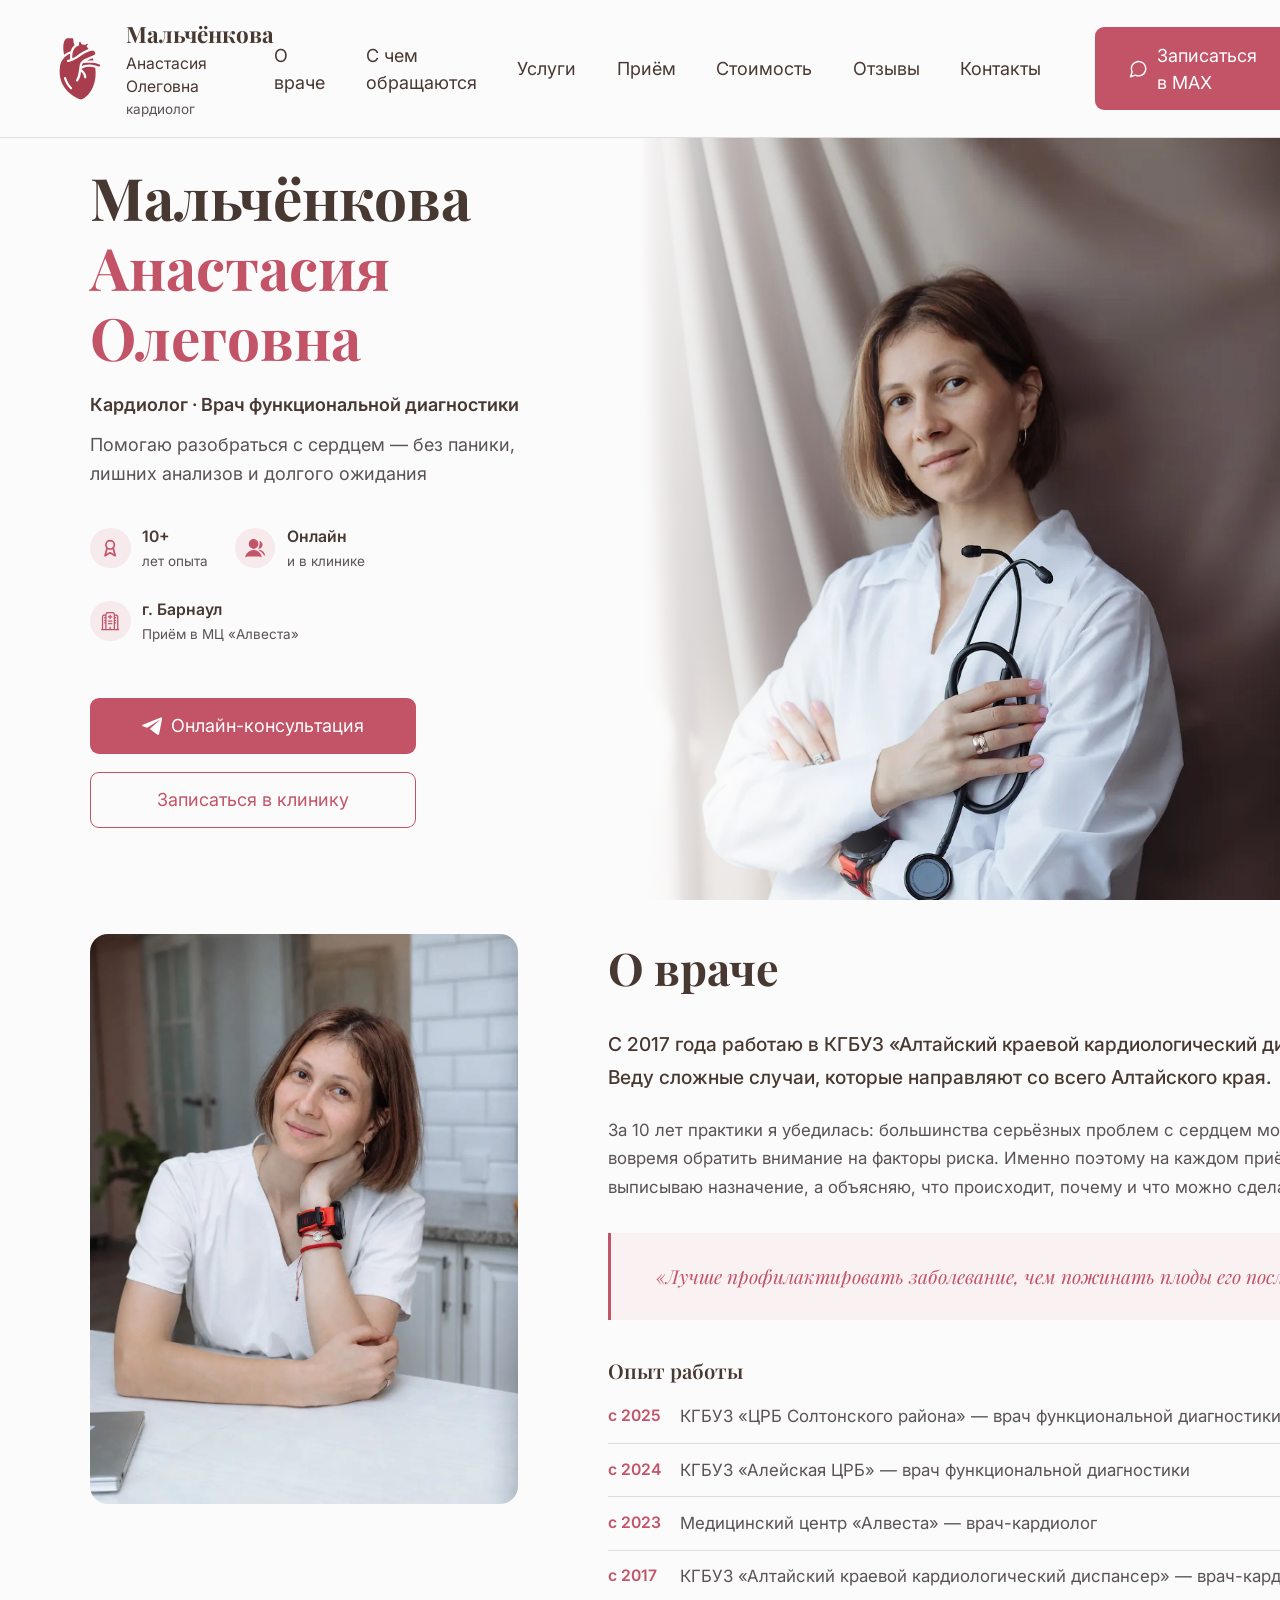
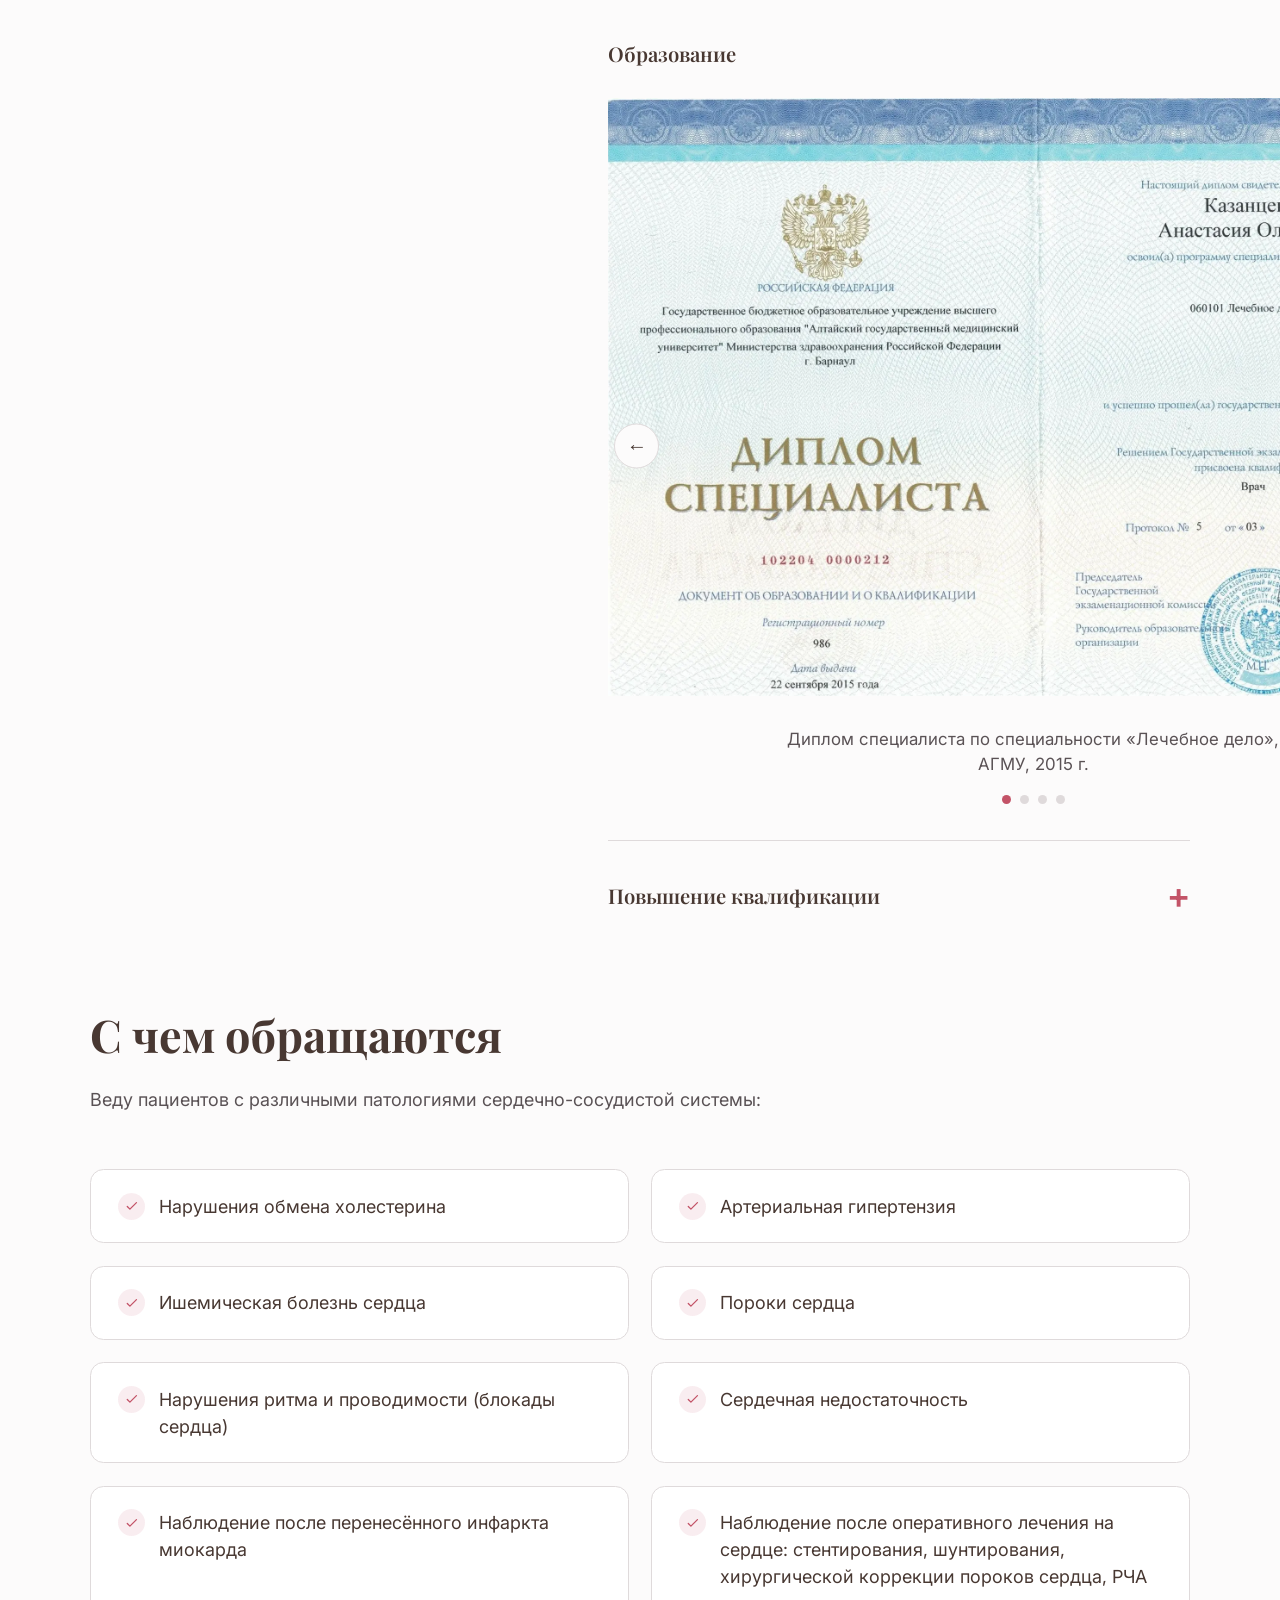
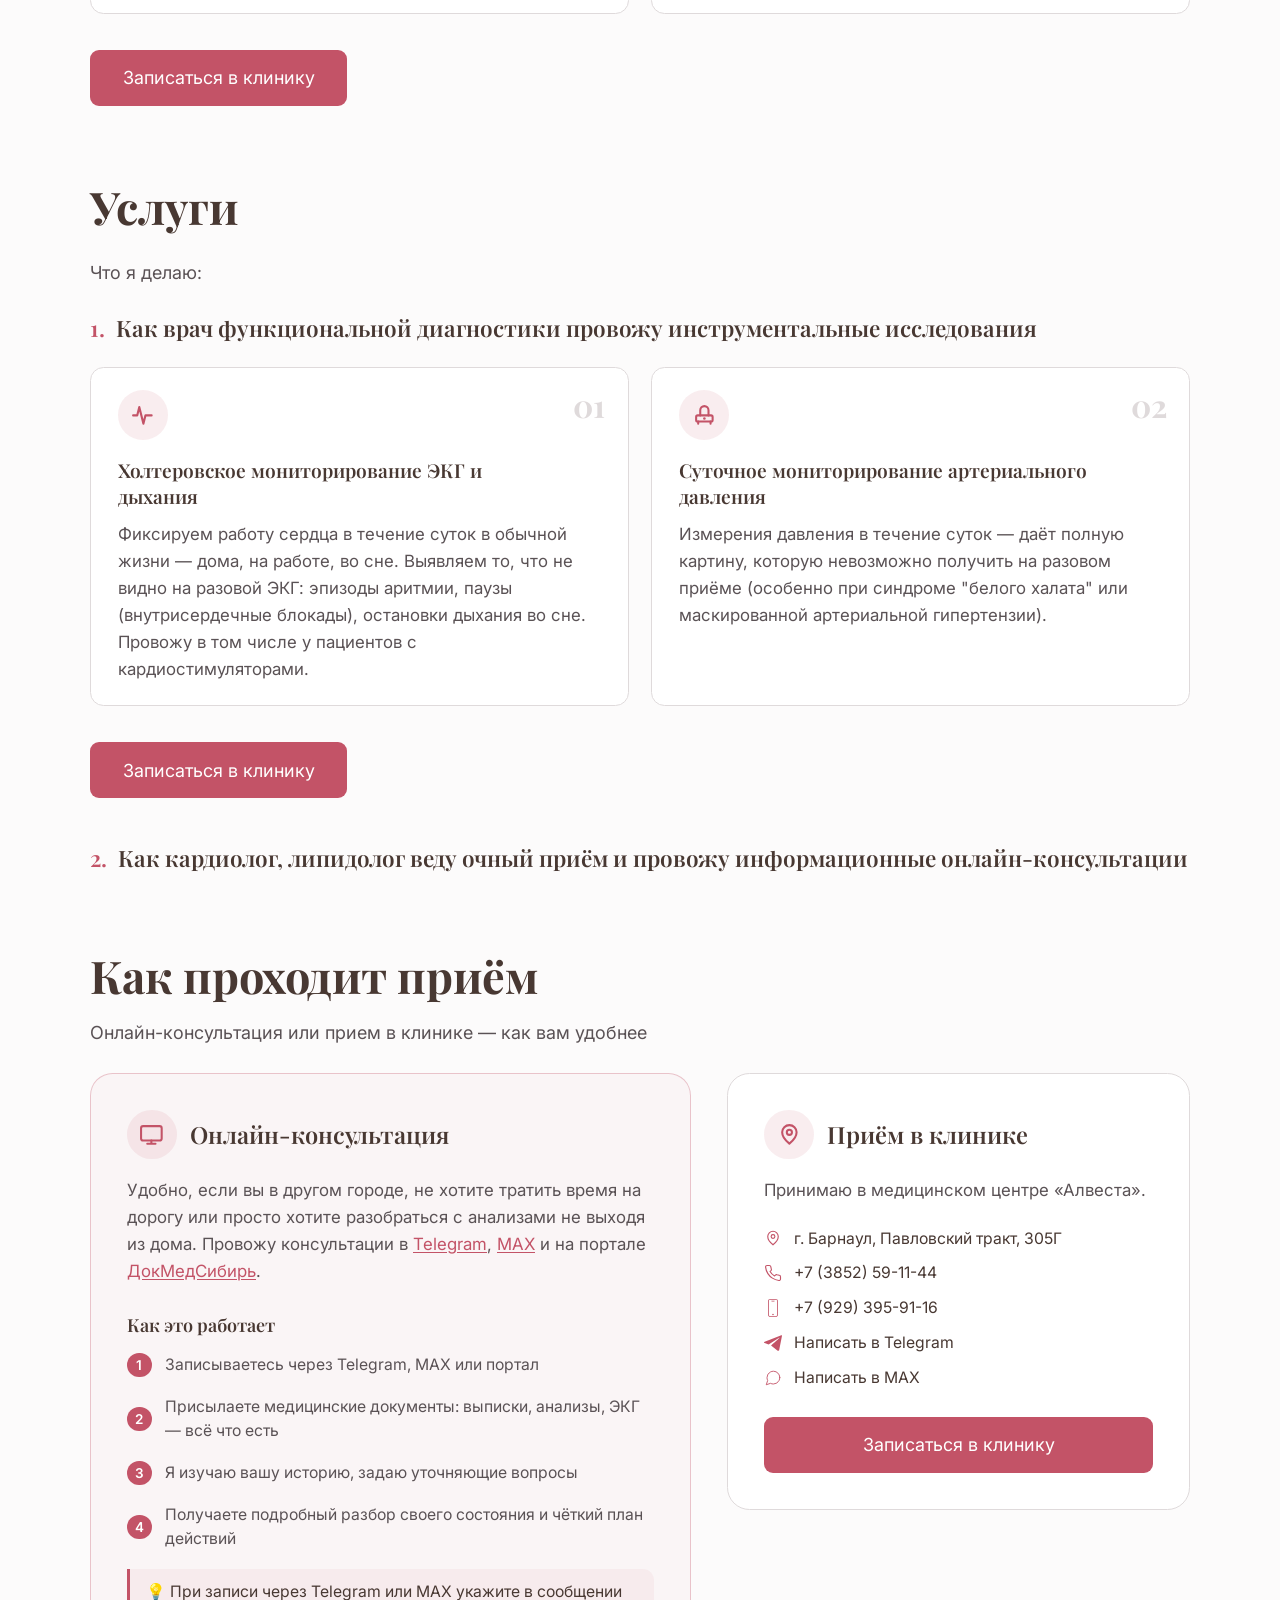
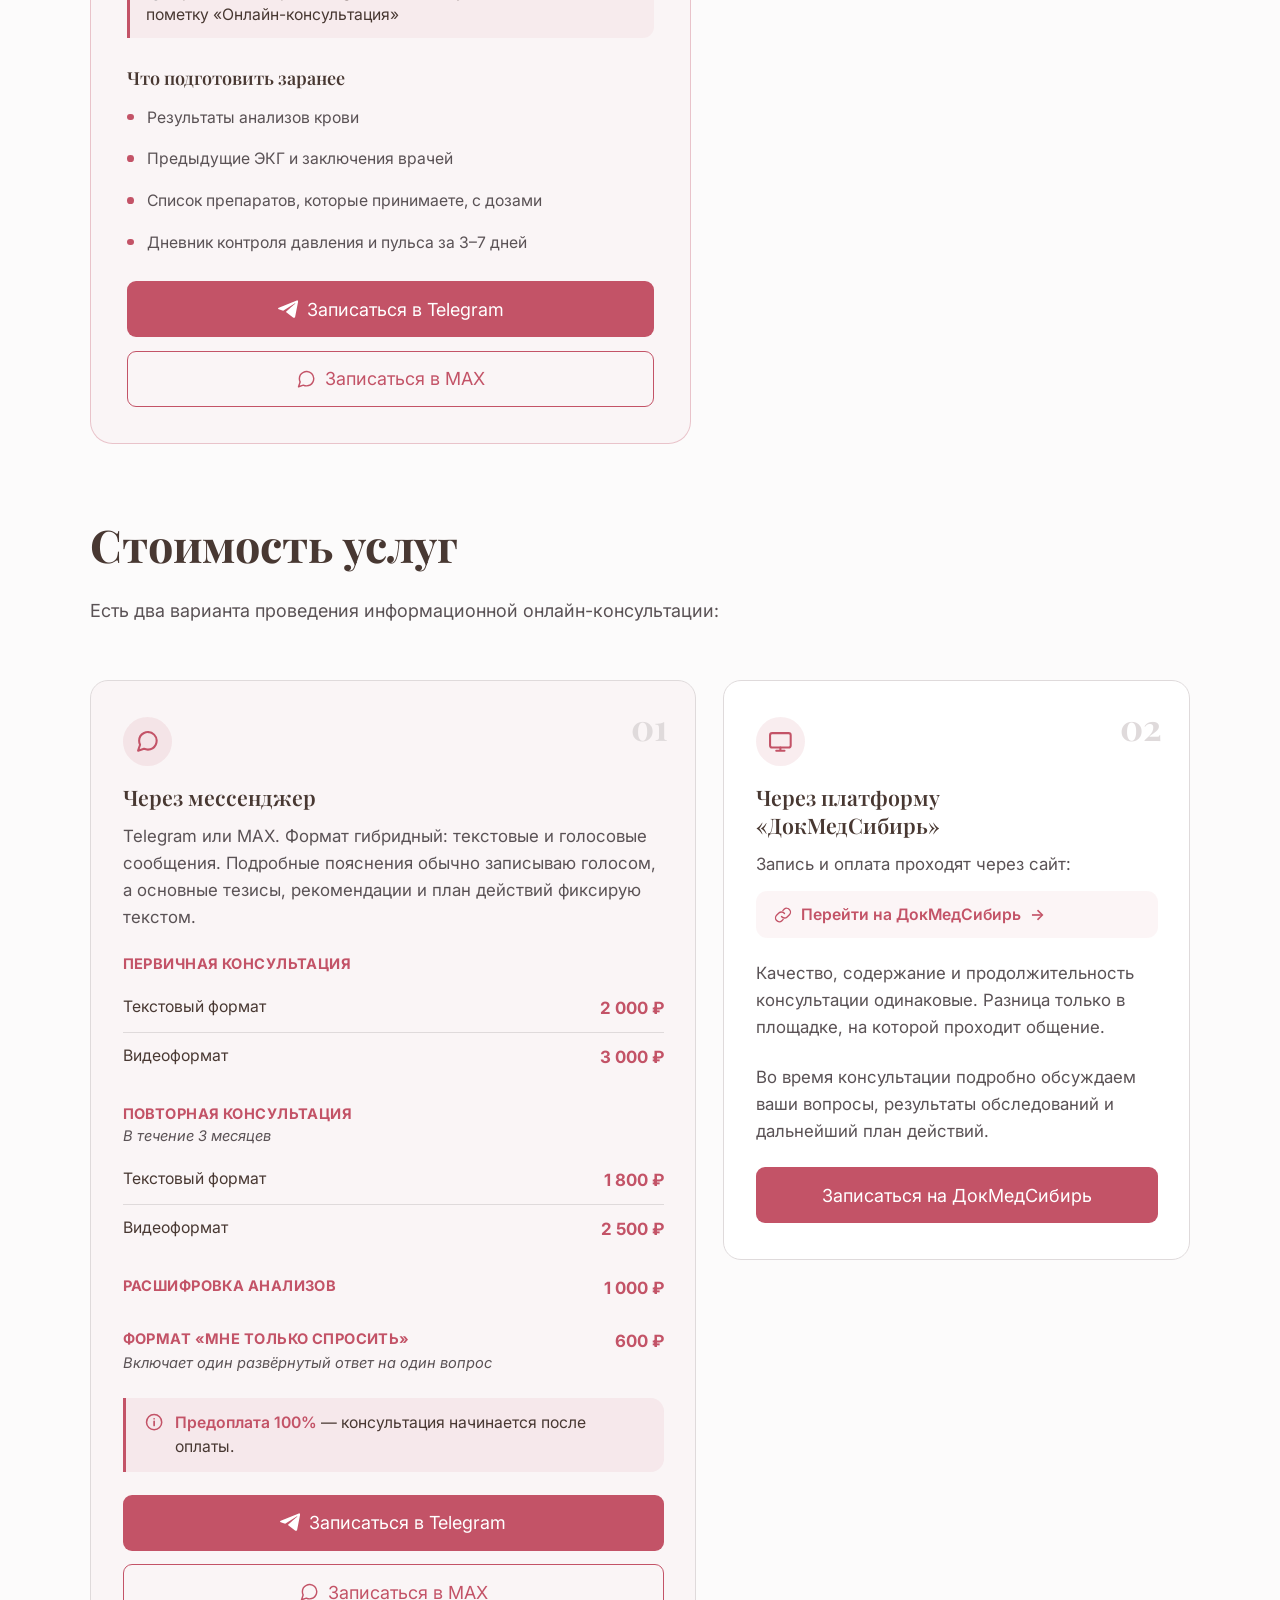
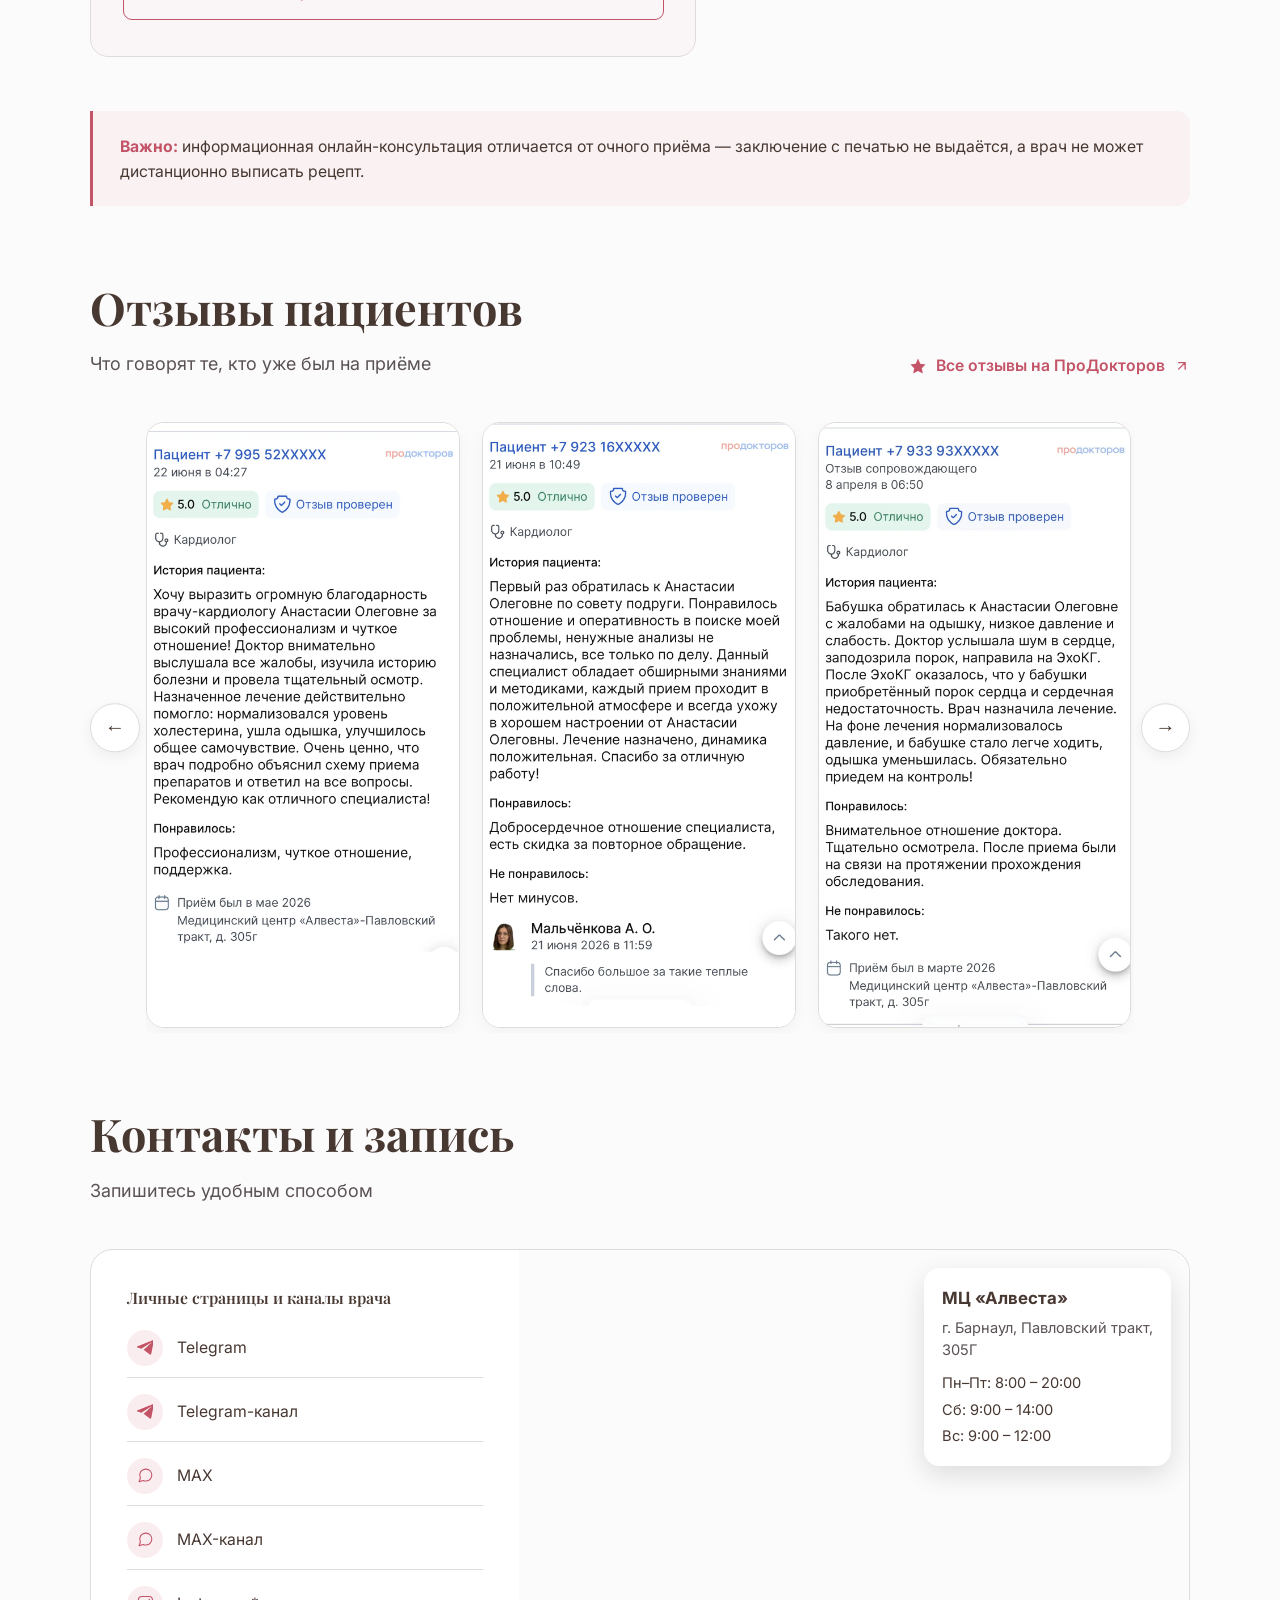
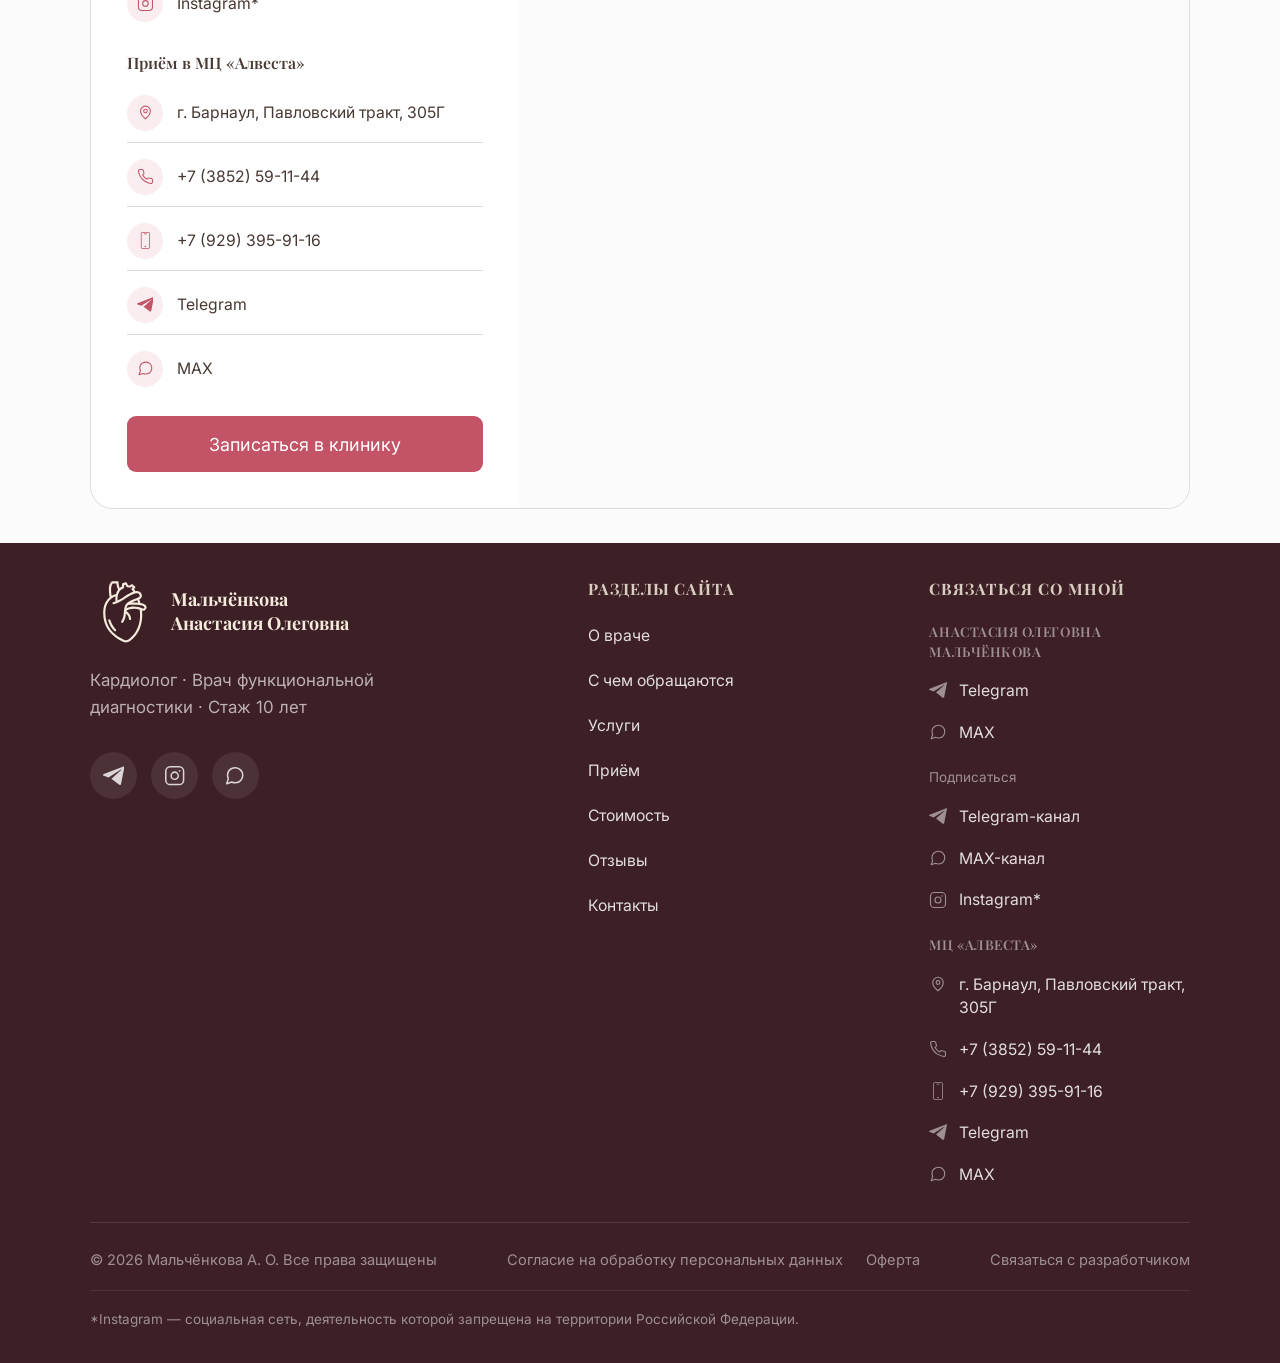
==== index.html @ 0ce724b3 "Исправлена ссылка Алвеста" ====
<!doctype html>
<html lang="ru">
  <head>
    <meta charset="UTF-8" />
    <meta name="viewport" content="width=device-width, initial-scale=1.0" />
    <title>Мальчёнкова Анастасия Олеговна - кардиолог в Барнауле</title>
    <meta
      name="description"
      content="Анастасия Мальчёнкова (Мальченкова) - кардиолог, врач функциональной диагностики в Барнауле. Приём в МЦ «Алвеста», онлайн-консультации в Telegram. ЭКГ, Холтер, суточное мониторирование давления. Опыт работы более 10 лет."
    />
    <link rel="canonical" href="https://drmalchenkova.ru/" />
    <meta name="google-site-verification" content="3yx3S56M_dTaEBxtMqCDBg2Cu_EPm7GGeSE6wK5BaWU" />
    <script async src="https://www.googletagmanager.com/gtag/js?id=G-0L7DVV3B8G"></script>
    <script>
      window.dataLayer = window.dataLayer || []
      function gtag() {
        dataLayer.push(arguments)
      }
      gtag('js', new Date())

      gtag('config', 'G-0L7DVV3B8G')
    </script>

    <script type="application/ld+json">
      {
        "@context": "https://schema.org",
        "@type": "Physician",
        "name": "Анастасия Олеговна Мальчёнкова",
        "alternateName": "Анастасия Олеговна Мальченкова",
        "medicalSpecialty": "Cardiovascular",
        "image": "https://drmalchenkova.ru/assets/images/doctor.webp",
        "telephone": "+73852591144",
        "address": {
          "@type": "PostalAddress",
          "streetAddress": "Павловский тракт, 305Г",
          "addressLocality": "Барнаул",
          "postalCode": "656070",
          "addressCountry": "RU"
        },
        "url": "https://drmalchenkova.ru/",
        "sameAs": [
          "https://t.me/malchenca",
          "https://t.me/docmalchenca",
          "https://www.instagram.com/docmalchenca/",
          "https://prodoctorov.ru/barnaul/vrach/536290-malchyonkova/",
          "https://docmedsib.ru/tproduct/865725322442-malchyonkova-anastasiya-olegovna"
        ]
      }
    </script>
    <link rel="preconnect" href="https://fonts.googleapis.com" />
    <link rel="preconnect" href="https://fonts.gstatic.com" crossorigin />
    <link
      href="https://fonts.googleapis.com/css2?family=Inter:ital,opsz,wght@0,14..32,100..900;1,14..32,100..900&family=Playfair+Display:ital,wght@0,400..900;1,400..900&display=swap"
      rel="stylesheet"
    />
    <link rel="stylesheet" href="css/main.css?v=2" />
    <link rel="icon" type="image/png" href="favicon/favicon-96x96.png" sizes="96x96" />
    <link rel="icon" type="image/svg+xml" href="favicon/favicon.svg" />
    <link rel="shortcut icon" href="favicon/favicon.ico" />
    <link rel="apple-touch-icon" sizes="180x180" href="favicon/apple-touch-icon.png" />
    <link rel="manifest" href="favicon/site.webmanifest" />
  </head>
  <body>
    <header class="header">
      <div class="container header__container">
        <a href="/" class="header__logo" data-scroll-top>
          <svg
            id="glyph"
            class="header__logo-icon"
            width="32"
            height="32"
            viewBox="0 0 64 64"
            fill="currentColor"
            xmlns="http://www.w3.org/2000/svg"
          >
            <path
              d="m18.0374 18.6115c1.6574-1.25626 3.52962-2.18794 5.53767-2.71702.52288-1.8583 1.29196-3.35704 2.48884-4.65618.3318-.35254.68441-.68439 1.05772-.96441-1.24443-2.6962-1.07847-5.12283-1.07847-5.15391.02076-.29039-.0726-.57034-.26963-.78814-.19703-.20741-.47705-.33185-.76738-.33185h-4.81174c-.19703 0-.39407.06222-.55996.16589-4.17918 2.68588-2.66512 12.13303-2.12586 14.87076.17627-.1452.35255-.29039.52882-.42515z"
            />
            <path
              d="m25.43129 16.99377c-.50812 2.16732-.42515 4.25172-.33185 5.28873 1.31702-.58072 2.81032-1.36886 4.25178-2.39549 3.48434-2.47847 7.25907-4.93618 10.58784-6.03541-.8296-1.25481-1.38956-1.80439-1.39994-1.81477-.40662-.38452-.41399-1.08416-.01037-1.47254-.00001 0 .91256-.93333.91256-.93333l-.757-.65332-1.43108.85036c-.38244.35425-2.24891-.1908-3.12142-.27997-.32146-.05188-.60147-.2593-.75699-.54963l-.91257-1.82515-1.14075.29039-.03108 2.27106c0 .43553-.28001.81922-.69478.96441-2.85351 1.01025-4.44833 3.2566-5.16436 6.29466z"
            />
            <path
              d="m41.77459 22.8943c-1.07847.41483-2.19846.85036-3.24585 1.33778 1.78369-.04152 3.94063-.03114 6.04579.17627-.79845-2.47316-.2232-2.60552-2.79994-1.51406z"
            />
            <path
              d="m50.10181 27.9446c-3.76739-2.17027-11.74266-1.67717-15.02632-1.43117-.5496.57043-.95405 1.23413-1.1407 1.98075-.0933.36293-.16589.70516-.23849 1.03701 1.61773-.85036 4.1169-1.72141 7.41459-1.57628 3.18296.16613 5.45653.8299 7.89171 1.86663 1.17367.52977 2.20533-1.15713 1.09922-1.87694z"
            />
            <path
              d="m41.02797 30.01862c-4.21026-.16596-6.865 1.52437-7.7465 2.20877 1.4.96448 4.61471 3.59846 4.67693 7.52871.01124.57743-.45953 1.04951-1.03701 1.04739-.55996 0-1.02663-.44591-1.03701-1.01625-.04146-2.32289-1.66957-4.13766-2.914-5.18505-.24642 2.85721-.44647 5.08678-2.63397 8.48274-.31713.49321-.96592.61693-1.44147.31109-.47705-.31109-.61187-.95403-.30077-1.44146 2.33695-3.55353 3.04421-12.48492 3.32868-13.96851 1.28853-5.04662 7.86029-6.22731 12.17465-8.29605 1.43658-.8044 2.56459-1.25452 1.84599-2.81029-.81399-1.71485-2.54114-1.7598-4.25187-1.37923-3.84053.88162-8.94696 4.52242-11.13748 6.07686-4.30355 3.0592-8.88719 4.13767-9.07384 4.17912-.55996.12444-1.10961-.21773-1.24443-.77776-.12444-.55996.21779-1.10961.77776-1.24436.02076-.01038.83998-.19703 2.0844-.643-.0726-.60142-.27995-2.56139.01038-4.88428-5.013 1.71058-8.67403 6.38259-9.37453 11.656-2.57185 19.29873 11.6352 27.29411 17.85727 29.83479 1.28588.51851 2.70658.36293 3.81619-.41483 12.73452-9.0946 11.24122-24.72236 10.69158-28.35189-1.4207-.44591-3.15249-.8296-5.07093-.91251zm-16.41589 20.52241c-.41771.40546-1.06663.3959-1.47254-.01038-2.76886-2.8414-4.69769-6.15984-5.7347-9.88267-.05184-.19703-.05184-.39407 0-.58072.25623-.96065 1.7601-.96425 1.99104.02076.9541 3.3806 2.70665 6.40865 5.22658 8.9908.40445.40445.39407 1.06815-.01038 1.46222z"
            />
            <path
              d="m33.21925 32.27929c.05633-.05228.07701-.05153.01036-.09336.00002.03114-.01036.06222-.01036.09336z"
            />
          </svg>
          <div class="header__logo-text">
            <span class="header__logo-name">Мальчёнкова</span>
            <span class="header__logo-title">Анастасия Олеговна</span>
            <span class="header__logo-spec">кардиолог</span>
          </div>
        </a>
        <nav class="nav">
          <ul class="nav__list">
            <li class="nav__item"><a href="#about" class="nav__link">О враче</a></li>
            <li class="nav__item"><a href="#symptoms" class="nav__link">С чем обращаются</a></li>
            <li class="nav__item"><a href="#services" class="nav__link">Услуги</a></li>
            <li class="nav__item"><a href="#appointment" class="nav__link">Приём</a></li>
            <li class="nav__item"><a href="#pricing" class="nav__link">Стоимость</a></li>
            <li class="nav__item"><a href="#reviews" class="nav__link">Отзывы</a></li>
            <li class="nav__item"><a href="#contacts" class="nav__link">Контакты</a></li>
          </ul>
          <a
            href="https://max.ru/u/f9LHodD0cOIjxZ_Z8StwyzQ2AtB2CGtoNqNaT3UVP54HyHW3d8r4sTh6Z30"
            target="_blank"
            class="btn btn--primary"
          >
            <svg viewBox="0 0 24 24" fill="none" xmlns="http://www.w3.org/2000/svg">
              <path
                d="M21 11.5a8.38 8.38 0 0 1-.9 3.8 8.5 8.5 0 0 1-7.6 4.7 8.38 8.38 0 0 1-3.8-.9L3 21l1.9-5.7a8.38 8.38 0 0 1-.9-3.8 8.5 8.5 0 0 1 4.7-7.6 8.38 8.38 0 0 1 3.8-.9h.5a8.48 8.48 0 0 1 8 8v.5z"
                stroke="currentColor"
                stroke-width="1.7"
                stroke-linecap="round"
                stroke-linejoin="round"
              />
            </svg>
            Записаться в MAX
          </a>
        </nav>

        <button class="header__burger" aria-label="Открыть меню"></button>
      </div>
    </header>

    <div class="mobile-menu">
      <ul class="mobile-menu__list">
        <li><a href="#about" class="mobile-menu__link">О враче</a></li>
        <li><a href="#symptoms" class="mobile-menu__link">С чем обращаются</a></li>
        <li><a href="#services" class="mobile-menu__link">Услуги</a></li>
        <li><a href="#appointment" class="mobile-menu__link">Приём</a></li>
        <li><a href="#pricing" class="mobile-menu__link">Стоимость</a></li>
        <li><a href="#reviews" class="mobile-menu__link">Отзывы</a></li>
        <li><a href="#contacts" class="mobile-menu__link">Контакты</a></li>
      </ul>
      <a href="https://t.me/malchenca" target="_blank" class="btn btn--primary btn--full">
        <svg viewBox="0 0 512 512" xmlns="http://www.w3.org/2000/svg">
          <path
            d="m512 50.49-80.98 408.28s-11.32 28.31-42.47 14.72l-187.71-143.67c25.23-22.68 220.96-198.65 229.52-206.63 13.23-12.35 5.02-19.7-10.36-10.36l-289.11 183.6-111.54-37.55s-17.56-6.23-19.25-19.82c-1.7-13.59 19.82-20.95 19.82-20.95l454.71-178.38s37.37-16.42 37.37 10.76z"
            fill="currentColor"
          />
        </svg>
        Онлайн-консультация
      </a>
      <a href="https://alvesta-clinic.ru" target="_blank" class="btn btn--outline btn--full">Записаться в клинику</a>
    </div>
    <section class="hero" id="hero">
      <div class="hero__content">
        <div class="hero__text">
          <h1 class="hero__title">
            Мальчёнкова<br />
            <span class="hero__title--accent">Анастасия Олеговна</span>
          </h1>
          <p class="hero__spec">Кардиолог · Врач функциональной диагностики</p>
          <p class="hero__desc">Помогаю разобраться с сердцем — без паники, лишних анализов и долгого ожидания</p>

          <ul class="hero__stats">
            <li class="hero__stat">
              <div class="hero__stat-icon">
                <svg viewBox="0 0 24 24" xmlns="http://www.w3.org/2000/svg">
                  <g>
                    <rect width="24" height="24" opacity="0" />
                    <path
                      d="M19 20.75l-2.31-9A5.94 5.94 0 0 0 18 8 6 6 0 0 0 6 8a5.94 5.94 0 0 0 1.34 3.77L5 20.75a1 1 0 0 0 1.48 1.11l5.33-3.13 5.68 3.14A.91.91 0 0 0 18 22a1 1 0 0 0 1-1.25zM12 4a4 4 0 1 1-4 4 4 4 0 0 1 4-4zm.31 12.71a1 1 0 0 0-1 0l-3.75 2.2L9 13.21a5.94 5.94 0 0 0 5.92 0L16.45 19z"
                    />
                  </g>
                </svg>
              </div>
              <div class="hero__stat-text">
                <span class="hero__stat-value">10+</span>
                <span class="hero__stat-label">лет опыта</span>
              </div>
            </li>
            <li class="hero__stat">
              <div class="hero__stat-icon">
                <svg viewBox="0 0 24 24" fill="none" xmlns="http://www.w3.org/2000/svg">
                  <path
                    d="M10.1992 12C12.9606 12 15.1992 9.76142 15.1992 7C15.1992 4.23858 12.9606 2 10.1992 2C7.43779 2 5.19922 4.23858 5.19922 7C5.19922 9.76142 7.43779 12 10.1992 12Z"
                    stroke="currentColor"
                    stroke-width="1.5"
                    stroke-linecap="round"
                    stroke-linejoin="round"
                  />
                  <path
                    d="M1 22C1.57038 20.0332 2.74795 18.2971 4.36438 17.0399C5.98081 15.7827 7.95335 15.0687 10 15C14.12 15 17.63 17.91 19 22"
                    stroke="currentColor"
                    stroke-width="1.5"
                    stroke-linecap="round"
                    stroke-linejoin="round"
                  />
                  <path
                    d="M17.8205 4.44006C18.5822 4.83059 19.1986 5.45518 19.579 6.22205C19.9594 6.98891 20.0838 7.85753 19.9338 8.70032C19.7838 9.5431 19.3674 10.3155 18.7458 10.9041C18.1243 11.4926 17.3302 11.8662 16.4805 11.97"
                    stroke="currentColor"
                    stroke-width="1.5"
                    stroke-linecap="round"
                    stroke-linejoin="round"
                  />
                  <path
                    d="M17.3203 14.5701C18.6543 14.91 19.8779 15.5883 20.8729 16.5396C21.868 17.4908 22.6007 18.6827 23.0003 20"
                    stroke="currentColor"
                    stroke-width="1.5"
                    stroke-linecap="round"
                    stroke-linejoin="round"
                  />
                </svg>
              </div>
              <div class="hero__stat-text">
                <span class="hero__stat-value">Онлайн</span>
                <span class="hero__stat-label">и в клинике</span>
              </div>
            </li>
            <li class="hero__stat">
              <div class="hero__stat-icon">
                <svg viewBox="0 0 24 24" fill="none" xmlns="http://www.w3.org/2000/svg">
                  <path
                    fill-rule="evenodd"
                    clip-rule="evenodd"
                    d="M10.948 1.25H13.052C13.9505 1.24997 14.6997 1.24995 15.2945 1.32991C15.9223 1.41432 16.4891 1.59999 16.9445 2.05546C17.4 2.51093 17.5857 3.07773 17.6701 3.70552C17.6928 3.87459 17.7091 4.05613 17.7207 4.25003C18.3101 4.25037 18.8084 4.25421 19.219 4.29599C19.6925 4.34415 20.1318 4.44886 20.5278 4.71346C20.8281 4.9141 21.0859 5.17191 21.2865 5.47218C21.5511 5.86818 21.6559 6.30755 21.704 6.78102C21.75 7.23336 21.75 7.79209 21.75 8.46168V21.25H22C22.4142 21.25 22.75 21.5858 22.75 22C22.75 22.4142 22.4142 22.75 22 22.75H2C1.58579 22.75 1.25 22.4142 1.25 22C1.25 21.5858 1.58579 21.25 2 21.25H2.25L2.25 8.46166C2.24998 7.79208 2.24997 7.23335 2.29598 6.78102C2.34415 6.30755 2.44886 5.86818 2.71346 5.47218C2.91409 5.17191 3.17191 4.9141 3.47218 4.71346C3.86818 4.44886 4.30755 4.34415 4.78102 4.29599C5.19165 4.25421 5.68995 4.25037 6.27927 4.25003C6.29091 4.05613 6.30718 3.87459 6.32991 3.70552C6.41432 3.07773 6.59999 2.51093 7.05546 2.05546C7.51093 1.59999 8.07773 1.41432 8.70552 1.32991C9.3003 1.24995 10.0495 1.24997 10.948 1.25ZM6.25003 5.75011C5.66742 5.75075 5.25586 5.75542 4.93283 5.78828C4.57796 5.82438 4.41399 5.8882 4.30554 5.96067C4.16905 6.05186 4.05186 6.16905 3.96066 6.30554C3.8882 6.41399 3.82438 6.57796 3.78828 6.93283C3.75091 7.30023 3.75 7.78216 3.75 8.5V21.25H6.25V14.75H5.5C5.08579 14.75 4.75 14.4142 4.75 14C4.75 13.5858 5.08579 13.25 5.5 13.25H6.25V11.75H5.5C5.08579 11.75 4.75 11.4142 4.75 11C4.75 10.5858 5.08579 10.25 5.5 10.25H6.25V8.75H5.5C5.08579 8.75 4.75 8.41422 4.75 8C4.75 7.58579 5.08579 7.25 5.5 7.25H6.25L6.25 5.94801C6.25 5.88122 6.24999 5.81525 6.25003 5.75011ZM7.75 21.25H11.25V19C11.25 18.5858 11.5858 18.25 12 18.25C12.4142 18.25 12.75 18.5858 12.75 19V21.25H16.25V6C16.25 5.03599 16.2484 4.38843 16.1835 3.90539C16.1214 3.44393 16.0142 3.24644 15.8839 3.11612C15.7536 2.9858 15.5561 2.87858 15.0946 2.81654C14.6116 2.7516 13.964 2.75 13 2.75H11C10.036 2.75 9.38843 2.7516 8.90539 2.81654C8.44393 2.87858 8.24643 2.9858 8.11612 3.11612C7.9858 3.24644 7.87858 3.44393 7.81654 3.90539C7.75159 4.38843 7.75 5.03599 7.75 6V21.25ZM17.75 8.75H18.5C18.9142 8.75 19.25 8.41422 19.25 8C19.25 7.58579 18.9142 7.25 18.5 7.25H17.75L17.75 5.94801C17.75 5.88122 17.75 5.81525 17.75 5.75011C18.3326 5.75075 18.7441 5.75542 19.0672 5.78828C19.422 5.82438 19.586 5.8882 19.6945 5.96067C19.8309 6.05186 19.9481 6.16905 20.0393 6.30554C20.1118 6.41399 20.1756 6.57796 20.2117 6.93283C20.2491 7.30023 20.25 7.78216 20.25 8.5V21.25H17.75V14.75H18.5C18.9142 14.75 19.25 14.4142 19.25 14C19.25 13.5858 18.9142 13.25 18.5 13.25H17.75V11.75H18.5C18.9142 11.75 19.25 11.4142 19.25 11C19.25 10.5858 18.9142 10.25 18.5 10.25H17.75V8.75ZM12 4.25C12.4142 4.25 12.75 4.58579 12.75 5V6.25H14C14.4142 6.25 14.75 6.58579 14.75 7C14.75 7.41422 14.4142 7.75 14 7.75H12.75V9C12.75 9.41422 12.4142 9.75 12 9.75C11.5858 9.75 11.25 9.41422 11.25 9V7.75H10C9.58579 7.75 9.25 7.41422 9.25 7C9.25 6.58579 9.58579 6.25 10 6.25H11.25V5C11.25 4.58579 11.5858 4.25 12 4.25ZM9.25 12C9.25 11.5858 9.58579 11.25 10 11.25H14C14.4142 11.25 14.75 11.5858 14.75 12C14.75 12.4142 14.4142 12.75 14 12.75H10C9.58579 12.75 9.25 12.4142 9.25 12ZM9.25 15C9.25 14.5858 9.58579 14.25 10 14.25H14C14.4142 14.25 14.75 14.5858 14.75 15C14.75 15.4142 14.4142 15.75 14 15.75H10C9.58579 15.75 9.25 15.4142 9.25 15Z"
                    fill="currentColor"
                  />
                </svg>
              </div>
              <div class="hero__stat-text">
                <span class="hero__stat-value">г. Барнаул<br /></span>
                <span class="hero__stat-label">Приём в МЦ «Алвеста»</span>
              </div>
            </li>
          </ul>

          <div class="hero__buttons">
            <a href="https://t.me/malchenca" target="_blank" class="btn btn--primary">
              <svg viewBox="0 0 512 512" xmlns="http://www.w3.org/2000/svg">
                <path
                  d="m512 50.49-80.98 408.28s-11.32 28.31-42.47 14.72l-187.71-143.67c25.23-22.68 220.96-198.65 229.52-206.63 13.23-12.35 5.02-19.7-10.36-10.36l-289.11 183.6-111.54-37.55s-17.56-6.23-19.25-19.82c-1.7-13.59 19.82-20.95 19.82-20.95l454.71-178.38s37.37-16.42 37.37 10.76z"
                  fill="currentColor"
                />
              </svg>
              Онлайн-консультация
            </a>
            <a href="https://alvesta-clinic.ru" target="_blank" class="btn btn--outline">Записаться в клинику</a>
          </div>
        </div>
      </div>
      <div class="hero__image hero__image--full">
        <img
          src="assets/images/doctor-1920.webp"
          srcset="assets/images/doctor-1000.webp 1000w, assets/images/doctor-1920.webp 1920w"
          sizes="(max-width: 47.99em) 100vw, (max-width: 79.99em) 45vw, 50vw"
          alt="Мальчёнкова Анастасия Олеговна — кардиолог"
          width="3579"
          height="4582"
          loading="eager"
          fetchpriority="high"
          decoding="async"
        />
        <div class="hero__image-cta">
          <a href="https://t.me/malchenca" target="_blank" class="btn btn--primary btn--sm">
            <svg viewBox="0 0 512 512" xmlns="http://www.w3.org/2000/svg">
              <path
                d="m512 50.49-80.98 408.28s-11.32 28.31-42.47 14.72l-187.71-143.67c25.23-22.68 220.96-198.65 229.52-206.63 13.23-12.35 5.02-19.7-10.36-10.36l-289.11 183.6-111.54-37.55s-17.56-6.23-19.25-19.82c-1.7-13.59 19.82-20.95 19.82-20.95l454.71-178.38s37.37-16.42 37.37 10.76z"
                fill="currentColor"
              />
            </svg>
            Онлайн
          </a>
          <a href="https://alvesta-clinic.ru" target="_blank" class="btn btn--outline btn--sm">В клинику</a>
        </div>
      </div>
    </section>
    <section class="about" id="about">
      <div class="about__container">
        <h2 class="about__title">О враче</h2>
        <div class="about__image">
          <img src="assets/images/doctor-about.webp" alt="Мальчёнкова Анастасия Олеговна" />
        </div>

        <div class="about__content">
          <p class="about__text">
            С 2017 года работаю в КГБУЗ «Алтайский краевой кардиологический диспансер». <br />
            Веду сложные случаи, которые направляют со всего Алтайского края.
          </p>

          <p class="about__text">
            За 10 лет практики я убедилась: большинства серьёзных проблем с сердцем можно избежать если вовремя обратить
            внимание на факторы риска. Именно поэтому на каждом приёме я не просто выписываю назначение, а объясняю, что
            происходит, почему и что можно сделать уже сейчас.
          </p>

          <blockquote class="about__quote">
            «Лучше профилактировать заболевание, чем пожинать плоды его последствий»
          </blockquote>

          <h3 class="about__subtitle">Опыт работы</h3>
          <ul class="about__list">
            <li class="about__list-item">
              <span class="about__list-year">с 2025</span>
              <span class="about__list-text">КГБУЗ «ЦРБ Солтонского района» — врач функциональной диагностики</span>
            </li>
            <li class="about__list-item">
              <span class="about__list-year">с 2024</span>
              <span class="about__list-text">КГБУЗ «Алейская ЦРБ» — врач функциональной диагностики</span>
            </li>
            <li class="about__list-item">
              <span class="about__list-year">с 2023</span>
              <span class="about__list-text">Медицинский центр «Алвеста» — врач-кардиолог</span>
            </li>
            <li class="about__list-item">
              <span class="about__list-year">с 2017</span>
              <span class="about__list-text"
                >КГБУЗ «Алтайский краевой кардиологический диспансер» — врач-кардиолог</span
              >
            </li>
          </ul>

          <h3 class="about__subtitle">Образование</h3>
          <div class="about__carousel">
            <button class="about__carousel-prev" aria-label="Назад">&#8592;</button>
            <button class="about__carousel-next" aria-label="Вперёд">&#8594;</button>
            <div class="about__carousel-track">
              <div class="about__carousel-item">
                <img
                  src="assets/images/education/diploma-specialist.webp"
                  alt="Диплом специалиста по специальности «Лечебное дело», АГМУ, 2015 год"
                />
                <p class="about__carousel-caption">
                  Диплом специалиста по специальности «Лечебное&nbsp;дело», АГМУ, 2015 г.
                </p>
              </div>
              <div class="about__carousel-item">
                <img
                  src="assets/images/education/diploma-economics.webp"
                  alt="Диплом бакалавра с отличием по направлению «Менеджмент», АГМУ, 2015 год"
                />
                <p class="about__carousel-caption">
                  Диплом бакалавра с отличием по направлению «Менеджмент», АГМУ, 2015 г.
                </p>
              </div>
              <div class="about__carousel-item">
                <img
                  src="assets/images/education/diploma-residency.webp"
                  alt="Диплом об окончании ординатуры по специальности «Кардиология», квалификация врач-кардиолог, 2017 год"
                />
                <p class="about__carousel-caption">
                  Диплом об окончании ординатуры по специальности «Кардиология», врач-кардиолог, 2017 г.
                </p>
              </div>
              <div class="about__carousel-item">
                <img
                  src="assets/images/education/diploma-cardiology.webp"
                  alt="Диплом о профессиональной переподготовке по специальности «Функциональная диагностика», 2023 год"
                />
                <p class="about__carousel-caption">
                  Диплом профессиональной переподготовки «Функциональная&nbsp;диагностика», 2023 г.
                </p>
              </div>
            </div>
            <div class="about__carousel-dots">
              <button class="about__dot about__dot--active"></button>
              <button class="about__dot"></button>
              <button class="about__dot"></button>
              <button class="about__dot"></button>
            </div>
          </div>
        </div>
      </div>
      <div class="about__details-container">
        <div class="about__details">
          <button class="about__summary" type="button" aria-expanded="false">Повышение квалификации</button>
          <div class="about__details-wrapper">
            <div class="about__details-content">
              <div class="about__edu-item">
                <span class="about__edu-year">2026</span>
                <span class="about__edu-text">«Кардиология» 144 ч · ООО «ГСУ», г. Тюмень</span>
              </div>

              <div class="about__edu-item">
                <span class="about__edu-year">2025</span>
                <span class="about__edu-text"
                  >Международная сертификация «Anticoagulation in primary care» · British Medical Journal (BMJ) и
                  Королевская коллегия врачей Великобритании (Royal College of Physicians)</span
                >
              </div>

              <div class="about__edu-item">
                <span class="about__edu-year">2024</span>
                <span class="about__edu-text"
                  >«Холтеровское мониторирование ЭКГ и АД в диагностике и лечении сердечно-сосудистых заболеваний» 90 ч
                  · ФГБОУ ВО «Санкт-Петербургский государственный университет»</span
                >
              </div>

              <div class="about__edu-item">
                <span class="about__edu-year">2023</span>
                <span class="about__edu-text"
                  >«Частные вопросы сердечно-лёгочной реанимации» 36 ч · Московская академия профессионального
                  образования</span
                >
              </div>

              <div class="about__edu-item">
                <span class="about__edu-year">2023</span>
                <span class="about__edu-text"
                  >Обучение по программе обмена опытом «Центр мастерства по липидологии» · НИИ комплексных проблем
                  сердечно-сосудистых заболеваний, г. Кемерово</span
                >
              </div>

              <div class="about__edu-item">
                <span class="about__edu-year">2023</span>
                <span class="about__edu-text"
                  >Присвоена первая квалификационная категория по специальности «кардиология»</span
                >
              </div>

              <div class="about__edu-item">
                <span class="about__edu-year">2022</span>
                <span class="about__edu-text"
                  >«Лёгочная гипертензия: классификация, клинические варианты, диагностика и лечение» 36 ч · ФГБУ
                  «Национальный медицинский исследовательский центр имени В.А. Алмазова»</span
                >
              </div>

              <div class="about__edu-item">
                <span class="about__edu-year">2022</span>
                <span class="about__edu-text"
                  >«Острый коронарный синдром, инфаркт миокарда, неотложные состояния в кардиологии: диагностика,
                  лечение, профилактика» 36 ч · ФГБОУ ВО «Алтайский государственный медицинский университет»</span
                >
              </div>

              <div class="about__edu-item">
                <span class="about__edu-year">2022</span>
                <span class="about__edu-text"
                  >Периодическая аккредитация по специальности «кардиология» · ФГБОУ ДПО «Российская медицинская
                  академия непрерывного профессионального образования»</span
                >
              </div>

              <div class="about__edu-item">
                <span class="about__edu-year">2021</span>
                <span class="about__edu-text"
                  >«Кардиология» 144 ч · ФГБОУ ВО «Алтайский государственный медицинский университет»</span
                >
              </div>

              <div class="about__edu-item">
                <span class="about__edu-year">2021</span>
                <span class="about__edu-text"
                  >«Атерогенные дислипидемии: диагностика, профилактика и фармакологическая коррекция» 36 ч · ФГБОУ ВО
                  «Северо-Западный государственный медицинский университет имени И.И. Мечникова»</span
                >
              </div>
            </div>
          </div>
        </div>
      </div>
    </section>
    <section class="symptoms" id="symptoms">
      <div class="symptoms__container">
        <h2 class="symptoms__title">С чем обращаются</h2>
        <p class="symptoms__intro">Веду пациентов с различными патологиями сердечно-сосудистой системы:</p>

        <ul class="symptoms__list">
          <li class="symptoms__item">
            <span class="symptoms__icon">
              <svg viewBox="0 0 24 24" fill="none" xmlns="http://www.w3.org/2000/svg">
                <path
                  d="M5 13l4 4L19 7"
                  stroke="currentColor"
                  stroke-width="2"
                  stroke-linecap="round"
                  stroke-linejoin="round"
                />
              </svg>
            </span>
            <span class="symptoms__text">Нарушения обмена холестерина</span>
          </li>
          <li class="symptoms__item">
            <span class="symptoms__icon">
              <svg viewBox="0 0 24 24" fill="none" xmlns="http://www.w3.org/2000/svg">
                <path
                  d="M5 13l4 4L19 7"
                  stroke="currentColor"
                  stroke-width="2"
                  stroke-linecap="round"
                  stroke-linejoin="round"
                />
              </svg>
            </span>
            <span class="symptoms__text">Артериальная гипертензия</span>
          </li>
          <li class="symptoms__item">
            <span class="symptoms__icon">
              <svg viewBox="0 0 24 24" fill="none" xmlns="http://www.w3.org/2000/svg">
                <path
                  d="M5 13l4 4L19 7"
                  stroke="currentColor"
                  stroke-width="2"
                  stroke-linecap="round"
                  stroke-linejoin="round"
                />
              </svg>
            </span>
            <span class="symptoms__text">Ишемическая болезнь сердца</span>
          </li>
          <li class="symptoms__item">
            <span class="symptoms__icon">
              <svg viewBox="0 0 24 24" fill="none" xmlns="http://www.w3.org/2000/svg">
                <path
                  d="M5 13l4 4L19 7"
                  stroke="currentColor"
                  stroke-width="2"
                  stroke-linecap="round"
                  stroke-linejoin="round"
                />
              </svg>
            </span>
            <span class="symptoms__text">Пороки сердца</span>
          </li>
          <li class="symptoms__item">
            <span class="symptoms__icon">
              <svg viewBox="0 0 24 24" fill="none" xmlns="http://www.w3.org/2000/svg">
                <path
                  d="M5 13l4 4L19 7"
                  stroke="currentColor"
                  stroke-width="2"
                  stroke-linecap="round"
                  stroke-linejoin="round"
                />
              </svg>
            </span>
            <span class="symptoms__text">Нарушения ритма и проводимости (блокады сердца)</span>
          </li>
          <li class="symptoms__item">
            <span class="symptoms__icon">
              <svg viewBox="0 0 24 24" fill="none" xmlns="http://www.w3.org/2000/svg">
                <path
                  d="M5 13l4 4L19 7"
                  stroke="currentColor"
                  stroke-width="2"
                  stroke-linecap="round"
                  stroke-linejoin="round"
                />
              </svg>
            </span>
            <span class="symptoms__text">Сердечная недостаточность</span>
          </li>
          <li class="symptoms__item">
            <span class="symptoms__icon">
              <svg viewBox="0 0 24 24" fill="none" xmlns="http://www.w3.org/2000/svg">
                <path
                  d="M5 13l4 4L19 7"
                  stroke="currentColor"
                  stroke-width="2"
                  stroke-linecap="round"
                  stroke-linejoin="round"
                />
              </svg>
            </span>
            <span class="symptoms__text">Наблюдение после перенесённого инфаркта миокарда</span>
          </li>
          <li class="symptoms__item">
            <span class="symptoms__icon">
              <svg viewBox="0 0 24 24" fill="none" xmlns="http://www.w3.org/2000/svg">
                <path
                  d="M5 13l4 4L19 7"
                  stroke="currentColor"
                  stroke-width="2"
                  stroke-linecap="round"
                  stroke-linejoin="round"
                />
              </svg>
            </span>
            <span class="symptoms__text">
              Наблюдение после оперативного лечения на сердце: стентирования, шунтирования, хирургической коррекции
              пороков сердца, РЧА
            </span>
          </li>
        </ul>

        <a href="https://alvesta-clinic.ru" target="_blank" class="btn btn--primary symptoms__btn">
          Записаться в клинику
        </a>
      </div>
    </section>
    <section class="services" id="services">
      <div class="services__container">
        <h2 class="services__title">Услуги</h2>
        <p class="services__intro">Что я делаю:</p>

        <h3 class="services__subtitle">
          <span class="services__subtitle-num">1.</span>
          Как врач функциональной диагностики провожу инструментальные исследования
        </h3>

        <ul class="services__list">
          <li class="services__item">
            <span class="services__number">01</span>
            <div class="services__icon">
              <svg viewBox="0 0 24 24" fill="none" xmlns="http://www.w3.org/2000/svg">
                <path
                  d="M3 12h4l2-8 4 16 2-8h6"
                  stroke="currentColor"
                  stroke-width="2"
                  stroke-linecap="round"
                  stroke-linejoin="round"
                />
              </svg>
            </div>
            <h4 class="services__card-title">Холтеровское мониторирование ЭКГ и дыхания</h4>
            <p class="services__card-text">
              Фиксируем работу сердца в течение суток в обычной жизни — дома, на работе, во сне. Выявляем то, что не
              видно на разовой ЭКГ: эпизоды аритмии, паузы (внутрисердечные блокады), остановки дыхания во сне. Провожу
              в том числе у пациентов с кардиостимуляторами.
            </p>
          </li>

          <li class="services__item">
            <span class="services__number">02</span>
            <div class="services__icon">
              <svg viewBox="0 0 24 24" fill="none" xmlns="http://www.w3.org/2000/svg">
                <path
                  d="M8 12V7a4 4 0 0 1 8 0v5"
                  stroke="currentColor"
                  stroke-width="2"
                  stroke-linecap="round"
                  stroke-linejoin="round"
                />
                <rect x="4" y="12" width="16" height="6" rx="1.5" stroke="currentColor" stroke-width="2" />
                <path d="M12 15h.01" stroke="currentColor" stroke-width="2.5" stroke-linecap="round" />
                <path d="M6 18v2M18 18v2" stroke="currentColor" stroke-width="2" stroke-linecap="round" />
              </svg>
            </div>
            <h4 class="services__card-title">Суточное мониторирование артериального давления</h4>
            <p class="services__card-text">
              Измерения давления в течение суток — даёт полную картину, которую невозможно получить на разовом приёме
              (особенно при синдроме "белого халата" или маскированной артериальной гипертензии).
            </p>
          </li>
        </ul>
        <a href="https://alvesta-clinic.ru" target="_blank" class="btn btn--primary services__btn">
          Записаться в клинику
        </a>

        <h3 class="services__subtitle services__subtitle--second">
          <span class="services__subtitle-num">2.</span> Как кардиолог, липидолог веду очный приём и провожу
          информационные онлайн-консультации
        </h3>
      </div>
    </section>
    <section class="appointment" id="appointment">
      <div class="appointment__container">
        <h2 class="appointment__title">Как проходит приём</h2>
        <p class="appointment__intro">Онлайн-консультация или прием в клинике — как вам удобнее</p>

        <div class="appointment__grid">
          <div class="appointment__card appointment__card--online">
            <div class="appointment__card-header">
              <div class="appointment__icon">
                <svg viewBox="0 0 24 24" fill="none" xmlns="http://www.w3.org/2000/svg">
                  <rect x="2" y="4" width="20" height="14" rx="2" stroke="currentColor" stroke-width="2" />
                  <path d="M8 21h8M12 18v3" stroke="currentColor" stroke-width="2" stroke-linecap="round" />
                </svg>
              </div>
              <h3 class="appointment__card-title">Онлайн-консультация</h3>
            </div>

            <p class="appointment__card-text">
              Удобно, если вы в другом городе, не хотите тратить время на дорогу или просто хотите разобраться с
              анализами не выходя из дома. Провожу консультации в
              <a href="https://t.me/malchenca" target="_blank">Telegram</a>,
              <a href="https://max.ru/u/f9LHodD0cOIjxZ_Z8StwyzQ2AtB2CGtoNqNaT3UVP54HyHW3d8r4sTh6Z30" target="_blank"
                >MAX</a
              >
              и на портале
              <a href="https://docmedsib.ru/tproduct/865725322442-malchyonkova-anastasiya-olegovna" target="_blank"
                >ДокМедСибирь</a
              >.
            </p>

            <h4 class="appointment__sub">Как это работает</h4>
            <ol class="appointment__steps">
              <li>Записываетесь через Telegram, MAX или портал</li>
              <li>Присылаете медицинские документы: выписки, анализы, ЭКГ — всё что есть</li>
              <li>Я изучаю вашу историю, задаю уточняющие вопросы</li>
              <li>Получаете подробный разбор своего состояния и чёткий план действий</li>
            </ol>
            <p class="appointment__hint">
              💡 При записи через Telegram или MAX укажите в сообщении пометку
              <span class="appointment__hint-nowrap">«Онлайн-консультация»</span>
            </p>

            <h4 class="appointment__sub">Что подготовить заранее</h4>
            <ul class="appointment__checklist">
              <li>Результаты анализов крови</li>
              <li>Предыдущие ЭКГ и заключения врачей</li>
              <li>Список препаратов, которые принимаете, с дозами</li>
              <li>Дневник контроля давления и пульса за 3–7 дней</li>
            </ul>

            <div class="appointment__btn-group">
              <div class="appointment__btn-group">
                <a href="https://t.me/malchenca" target="_blank" class="btn btn--primary appointment__btn--icon">
                  <svg viewBox="0 0 512 512" xmlns="http://www.w3.org/2000/svg">
                    <path
                      d="m512 50.49-80.98 408.28s-11.32 28.31-42.47 14.72l-187.71-143.67c25.23-22.68 220.96-198.65 229.52-206.63 13.23-12.35 5.02-19.7-10.36-10.36l-289.11 183.6-111.54-37.55s-17.56-6.23-19.25-19.82c-1.7-13.59 19.82-20.95 19.82-20.95l454.71-178.38s37.37-16.42 37.37 10.76z"
                      fill="currentColor"
                    />
                  </svg>
                  Записаться в Telegram
                </a>

                <a
                  href="https://max.ru/u/f9LHodD0cOIjxZ_Z8StwyzQ2AtB2CGtoNqNaT3UVP54HyHW3d8r4sTh6Z30"
                  target="_blank"
                  class="btn btn--outline appointment__btn--icon"
                >
                  <svg viewBox="0 0 24 24" fill="none" xmlns="http://www.w3.org/2000/svg">
                    <path
                      d="M21 11.5a8.38 8.38 0 0 1-.9 3.8 8.5 8.5 0 0 1-7.6 4.7 8.38 8.38 0 0 1-3.8-.9L3 21l1.9-5.7a8.38 8.38 0 0 1-.9-3.8 8.5 8.5 0 0 1 4.7-7.6 8.38 8.38 0 0 1 3.8-.9h.5a8.48 8.48 0 0 1 8 8v.5z"
                      stroke="currentColor"
                      stroke-width="1.7"
                      stroke-linecap="round"
                      stroke-linejoin="round"
                    />
                  </svg>
                  Записаться в MAX
                </a>
              </div>
            </div>
          </div>
          <div class="appointment__card">
            <div class="appointment__card-header">
              <div class="appointment__icon">
                <svg viewBox="0 0 24 24" fill="none" xmlns="http://www.w3.org/2000/svg">
                  <path
                    d="M12 21s-7-5.5-7-11a7 7 0 0 1 14 0c0 5.5-7 11-7 11z"
                    stroke="currentColor"
                    stroke-width="2"
                    stroke-linecap="round"
                    stroke-linejoin="round"
                  />
                  <circle cx="12" cy="10" r="2.5" stroke="currentColor" stroke-width="2" />
                </svg>
              </div>
              <h3 class="appointment__card-title">Приём в клинике</h3>
            </div>

            <p class="appointment__card-text">Принимаю в медицинском центре «Алвеста».</p>

            <ul class="appointment__contacts">
              <li class="appointment__contact">
                <svg viewBox="0 0 24 24" fill="none" xmlns="http://www.w3.org/2000/svg">
                  <path
                    d="M12 21s-7-5.5-7-11a7 7 0 0 1 14 0c0 5.5-7 11-7 11z"
                    stroke="currentColor"
                    stroke-width="1.5"
                  />
                  <circle cx="12" cy="10" r="2.5" stroke="currentColor" stroke-width="1.5" />
                </svg>
                г. Барнаул, Павловский тракт, 305Г
              </li>

              <li class="appointment__contact">
                <a href="tel:+73852591144" class="appointment__contact-link">
                  <svg viewBox="0 0 24 24" fill="none" xmlns="http://www.w3.org/2000/svg">
                    <path
                      d="M22 16.92v3a2 2 0 0 1-2.18 2 19.8 19.8 0 0 1-8.63-3.07 19.5 19.5 0 0 1-6-6 19.8 19.8 0 0 1-3.07-8.67A2 2 0 0 1 4.11 2h3a2 2 0 0 1 2 1.72c.13 1 .36 1.98.68 2.92a2 2 0 0 1-.45 2.11L8.09 9.91a16 16 0 0 0 6 6l1.16-1.16a2 2 0 0 1 2.11-.45c.94.32 1.92.55 2.92.68A2 2 0 0 1 22 16.92z"
                      stroke="currentColor"
                      stroke-width="1.5"
                      stroke-linecap="round"
                      stroke-linejoin="round"
                    />
                  </svg>
                  +7 (3852) 59-11-44
                </a>
              </li>
              <li class="appointment__contact">
                <a href="tel:+79293959116" class="appointment__contact-link">
                  <svg viewBox="-106 0 469 469.333333" xmlns="http://www.w3.org/2000/svg" fill="currentColor">
                    <path
                      d="m206.246094 0h-156.160156c-27.558594.03125-49.890626 22.363281-49.917969 49.921875v369.492187c.027343 27.558594 22.359375 49.890626 49.917969 49.917969h156.160156c27.558594-.027343 49.890625-22.359375 49.921875-49.917969v-369.492187c-.03125-27.558594-22.363281-49.890625-49.921875-49.921875zm28.585937 419.414062c-.015625 15.78125-12.804687 28.570313-28.585937 28.585938h-156.160156c-15.78125-.015625-28.570313-12.804688-28.585938-28.585938v-369.492187c.015625-15.785156 12.804688-28.574219 28.585938-28.589844h156.160156c15.78125.015625 28.570312 12.804688 28.585937 28.589844zm0 0"
                    />
                    <path
                      d="m160.167969 42.667969h-64c-5.890625 0-10.667969 4.773437-10.667969 10.664062s4.777344 10.667969 10.667969 10.667969h64c5.890625 0 10.664062-4.777344 10.664062-10.667969s-4.773437-10.664062-10.664062-10.664062zm0 0"
                    />
                    <path
                      d="m149.5 405.332031c0 11.785157-9.550781 21.335938-21.332031 21.335938-11.785157 0-21.335938-9.550781-21.335938-21.335938 0-11.78125 9.550781-21.332031 21.335938-21.332031 11.78125 0 21.332031 9.550781 21.332031 21.332031zm0 0"
                    />
                  </svg>
                  +7 (929) 395-91-16
                </a>
              </li>

              <li class="appointment__contact">
                <a href="https://t.me/AlvestaMedical" target="_blank" class="appointment__contact-link">
                  <svg viewBox="0 0 512 512" xmlns="http://www.w3.org/2000/svg">
                    <path
                      d="m512 50.49-80.98 408.28s-11.32 28.31-42.47 14.72l-187.71-143.67c25.23-22.68 220.96-198.65 229.52-206.63 13.23-12.35 5.02-19.7-10.36-10.36l-289.11 183.6-111.54-37.55s-17.56-6.23-19.25-19.82c-1.7-13.59 19.82-20.95 19.82-20.95l454.71-178.38s37.37-16.42 37.37 10.76z"
                      fill="currentColor"
                    />
                  </svg>
                  Написать в Telegram
                </a>
              </li>

              <li class="appointment__contact">
                <a
                  href="https://max.ru/u/f9LHodD0cOLZl8kzpYbmVBwUfaYiS7tutPoytAqqUtoMXqB3QV_RJS-LvR8"
                  target="_blank"
                  class="appointment__contact-link"
                >
                  <svg viewBox="0 0 24 24" fill="none" xmlns="http://www.w3.org/2000/svg">
                    <path
                      d="M21 11.5a8.38 8.38 0 0 1-.9 3.8 8.5 8.5 0 0 1-7.6 4.7 8.38 8.38 0 0 1-3.8-.9L3 21l1.9-5.7a8.38 8.38 0 0 1-.9-3.8 8.5 8.5 0 0 1 4.7-7.6 8.38 8.38 0 0 1 3.8-.9h.5a8.48 8.48 0 0 1 8 8v.5z"
                      stroke="currentColor"
                      stroke-width="1.2"
                      stroke-linecap="round"
                      stroke-linejoin="round"
                    />
                  </svg>
                  Написать в MAX
                </a>
              </li>
            </ul>
            <a href="https://alvesta-clinic.ru" target="_blank" class="btn btn--primary appointment__btn">
              Записаться в клинику
            </a>
          </div>
        </div>
      </div>
    </section>
    <section class="pricing" id="pricing">
      <div class="pricing__container">
        <h2 class="pricing__title">Стоимость услуг</h2>
        <p class="pricing__intro">Есть два варианта проведения информационной онлайн-консультации:</p>

        <div class="pricing__grid">
          <div class="pricing__card">
            <span class="pricing__number">01</span>
            <div class="pricing__icon">
              <svg viewBox="0 0 24 24" fill="none" xmlns="http://www.w3.org/2000/svg">
                <path
                  d="M21 11.5a8.38 8.38 0 0 1-.9 3.8 8.5 8.5 0 0 1-7.6 4.7 8.38 8.38 0 0 1-3.8-.9L3 21l1.9-5.7a8.38 8.38 0 0 1-.9-3.8 8.5 8.5 0 0 1 4.7-7.6 8.38 8.38 0 0 1 3.8-.9h.5a8.48 8.48 0 0 1 8 8v.5z"
                  stroke="currentColor"
                  stroke-width="2"
                  stroke-linecap="round"
                  stroke-linejoin="round"
                />
              </svg>
            </div>
            <h3 class="pricing__card-title">Через мессенджер</h3>
            <p class="pricing__card-text">
              Telegram или MAX. Формат гибридный: текстовые и голосовые сообщения. Подробные пояснения обычно записываю
              голосом, а основные тезисы, рекомендации и план действий фиксирую текстом.
            </p>
            <ul class="pricing__list">
              <li class="pricing__group">
                <p class="pricing__group-title">Первичная консультация</p>

                <ul class="pricing__group-items">
                  <li class="pricing__item">
                    <span class="pricing__item-name">Текстовый формат</span>
                    <span class="pricing__item-price">2 000 ₽</span>
                  </li>

                  <li class="pricing__item">
                    <span class="pricing__item-name">Видеоформат</span>
                    <span class="pricing__item-price">3 000 ₽</span>
                  </li>
                </ul>
              </li>

              <li class="pricing__group">
                <p class="pricing__group-title">
                  Повторная консультация <span class="pricing__group-note">В течение 3 месяцев</span>
                </p>

                <ul class="pricing__group-items">
                  <li class="pricing__item">
                    <span class="pricing__item-name">Текстовый формат</span>
                    <span class="pricing__item-price">1 800 ₽</span>
                  </li>

                  <li class="pricing__item">
                    <span class="pricing__item-name">Видеоформат</span>
                    <span class="pricing__item-price">2 500 ₽</span>
                  </li>
                </ul>
              </li>

              <li class="pricing__group">
                <div class="pricing__group-header">
                  <p class="pricing__group-title">Расшифровка анализов</p>
                  <span class="pricing__item-price">1 000 ₽</span>
                </div>
              </li>
              <li class="pricing__group">
                <div class="pricing__group-header">
                  <div>
                    <p class="pricing__group-title">Формат «Мне только спросить»</p>
                    <span class="pricing__item-note">Включает один развёрнутый ответ на один вопрос</span>
                  </div>
                  <span class="pricing__item-price">600 ₽</span>
                </div>
              </li>
            </ul>
            <p class="pricing__prepay">
              <svg viewBox="0 0 24 24" fill="none" xmlns="http://www.w3.org/2000/svg">
                <circle cx="12" cy="12" r="9" stroke="currentColor" stroke-width="1.8" />
                <path d="M12 11v5M12 8h.01" stroke="currentColor" stroke-width="2" stroke-linecap="round" />
              </svg>
              <span><strong>Предоплата 100%</strong> — консультация начинается после оплаты.</span>
            </p>

            <div class="pricing__btn-group">
              <a href="https://t.me/malchenca" target="_blank" class="btn btn--primary pricing__btn--icon">
                <svg viewBox="0 0 512 512" xmlns="http://www.w3.org/2000/svg">
                  <path
                    d="m512 50.49-80.98 408.28s-11.32 28.31-42.47 14.72l-187.71-143.67c25.23-22.68 220.96-198.65 229.52-206.63 13.23-12.35 5.02-19.7-10.36-10.36l-289.11 183.6-111.54-37.55s-17.56-6.23-19.25-19.82c-1.7-13.59 19.82-20.95 19.82-20.95l454.71-178.38s37.37-16.42 37.37 10.76z"
                    fill="currentColor"
                  />
                </svg>
                Записаться в Telegram
              </a>

              <a
                href="https://max.ru/u/f9LHodD0cOIjxZ_Z8StwyzQ2AtB2CGtoNqNaT3UVP54HyHW3d8r4sTh6Z30"
                target="_blank"
                class="btn btn--outline pricing__btn--icon"
              >
                <svg viewBox="0 0 24 24" fill="none" xmlns="http://www.w3.org/2000/svg">
                  <path
                    d="M21 11.5a8.38 8.38 0 0 1-.9 3.8 8.5 8.5 0 0 1-7.6 4.7 8.38 8.38 0 0 1-3.8-.9L3 21l1.9-5.7a8.38 8.38 0 0 1-.9-3.8 8.5 8.5 0 0 1 4.7-7.6 8.38 8.38 0 0 1 3.8-.9h.5a8.48 8.48 0 0 1 8 8v.5z"
                    stroke="currentColor"
                    stroke-width="1.7"
                    stroke-linecap="round"
                    stroke-linejoin="round"
                  />
                </svg>
                Записаться в MAX
              </a>
            </div>
          </div>
          <div class="pricing__card pricing__card--white">
            <span class="pricing__number">02</span>
            <div class="pricing__icon">
              <svg viewBox="0 0 24 24" fill="none" xmlns="http://www.w3.org/2000/svg">
                <rect x="2" y="4" width="20" height="14" rx="2" stroke="currentColor" stroke-width="2" />
                <path d="M8 21h8M12 18v3" stroke="currentColor" stroke-width="2" stroke-linecap="round" />
              </svg>
            </div>
            <h3 class="pricing__card-title">Через платформу «ДокМедСибирь»</h3>
            <p class="pricing__card-text">Запись и оплата проходят через сайт:</p>

            <a
              href="https://docmedsib.ru/tproduct/865725322442-malchyonkova-anastasiya-olegovna"
              target="_blank"
              class="pricing__inline-link"
            >
              <svg viewBox="0 0 24 24" fill="none" xmlns="http://www.w3.org/2000/svg">
                <path
                  d="M10 14a5 5 0 0 0 7.54.54l3-3a5 5 0 0 0-7.07-7.07l-1.72 1.71"
                  stroke="currentColor"
                  stroke-width="1.8"
                  stroke-linecap="round"
                  stroke-linejoin="round"
                />
                <path
                  d="M14 10a5 5 0 0 0-7.54-.54l-3 3a5 5 0 0 0 7.07 7.07l1.71-1.71"
                  stroke="currentColor"
                  stroke-width="1.8"
                  stroke-linecap="round"
                  stroke-linejoin="round"
                />
              </svg>
              <span>Перейти на ДокМедСибирь</span>
              <span class="pricing__inline-link-arrow">→</span>
            </a>
            <p class="pricing__card-text">
              Качество, содержание и продолжительность консультации одинаковые. Разница только в площадке, на которой
              проходит общение.
            </p>
            <p class="pricing__card-text">
              Во время консультации подробно обсуждаем ваши вопросы, результаты обследований и дальнейший план действий.
            </p>
            <a
              href="https://docmedsib.ru/tproduct/865725322442-malchyonkova-anastasiya-olegovna"
              target="_blank"
              class="btn btn--primary pricing__btn"
            >
              Записаться на ДокМедСибирь
            </a>
          </div>
        </div>

        <div class="pricing__note">
          <strong>Важно:</strong> информационная онлайн-консультация отличается от очного приёма — заключение с печатью
          не выдаётся, а врач не может дистанционно выписать рецепт.
        </div>
      </div>
    </section>

    <section class="reviews" id="reviews">
      <div class="reviews__container">
        <div class="reviews__header">
          <div>
            <h2 class="reviews__title">Отзывы пациентов</h2>
            <p class="reviews__intro">Что говорят те, кто уже был на приёме</p>
          </div>

          <a
            href="https://prodoctorov.ru/barnaul/vrach/536290-malchyonkova/otzivi/#otzivi"
            target="_blank"
            class="reviews__source-link"
          >
            <svg viewBox="0 0 24 24" fill="none" xmlns="http://www.w3.org/2000/svg">
              <path d="M12 2 15 9l7 1-5 5 1.5 7L12 18.5 5.5 22 7 15 2 10l7-1z" fill="currentColor" />
            </svg>
            Все отзывы на ПроДокторов
            <svg class="reviews__source-arrow" viewBox="0 0 24 24" fill="none" xmlns="http://www.w3.org/2000/svg">
              <path
                d="M7 17L17 7M17 7H7M17 7V17"
                stroke="currentColor"
                stroke-width="2"
                stroke-linecap="round"
                stroke-linejoin="round"
              />
            </svg>
          </a>
        </div>

        <div class="reviews__carousel">
          <button class="reviews__prev" aria-label="Назад">&#8592;</button>
          <button class="reviews__next" aria-label="Вперёд">&#8594;</button>

          <div class="reviews__track">
            <div class="reviews__card">
              <img
                src="assets/images/reviews/review-1.webp"
                alt="Отзыв о лечении высокого холестерина и одышки у кардиолога Мальчёнковой"
              />
            </div>
            <div class="reviews__card">
              <img
                src="assets/images/reviews/review-2.webp"
                alt="Отзыв постоянной пациентки о внимательном отношении кардиолога Мальчёнковой"
              />
            </div>
            <div class="reviews__card">
              <img
                src="assets/images/reviews/review-3.webp"
                alt="Отзыв о диагностике порока сердца и сердечной недостаточности у пожилой пациентки"
              />
            </div>
            <div class="reviews__card">
              <img
                src="assets/images/reviews/review-4.webp"
                alt="Отзыв о коррекции дозировки препарата и лечении аритмии у кардиолога Мальчёнковой"
              />
            </div>
            <div class="reviews__card">
              <img
                src="assets/images/reviews/review-5.webp"
                alt="Отзыв о помощи при декомпенсации сердечной недостаточности после инфаркта"
              />
            </div>
            <div class="reviews__card">
              <img
                src="assets/images/reviews/review-6.webp"
                alt="Отзыв о лечении нескольких поколений семьи у кардиолога-липидолога Мальчёнковой"
              />
            </div>
          </div>

          <div class="reviews__dots"></div>
        </div>
      </div>
    </section>
    <section class="contacts" id="contacts">
      <div class="contacts__container">
        <h2 class="contacts__title">Контакты и запись</h2>
        <p class="contacts__intro">Запишитесь удобным способом</p>

        <div class="contacts__panel">
          <div class="contacts__info">
            <h4 class="contacts__group-title">Личные страницы и каналы врача</h4>
            <ul class="contacts__list">
              <li class="contacts__item">
                <a href="https://t.me/malchenca" target="_blank" class="contacts__item-link">
                  <span class="contacts__icon">
                    <svg viewBox="0 0 512 512" xmlns="http://www.w3.org/2000/svg">
                      <path
                        d="m512 50.49-80.98 408.28s-11.32 28.31-42.47 14.72l-187.71-143.67c25.23-22.68 220.96-198.65 229.52-206.63 13.23-12.35 5.02-19.7-10.36-10.36l-289.11 183.6-111.54-37.55s-17.56-6.23-19.25-19.82c-1.7-13.59 19.82-20.95 19.82-20.95l454.71-178.38s37.37-16.42 37.37 10.76z"
                        fill="currentColor"
                      />
                    </svg>
                  </span>
                  <span>Telegram</span>
                </a>
              </li>
              <li class="contacts__item">
                <a href="https://t.me/docmalchenca" target="_blank" class="contacts__item-link">
                  <span class="contacts__icon">
                    <svg viewBox="0 0 512 512" xmlns="http://www.w3.org/2000/svg">
                      <path
                        d="m512 50.49-80.98 408.28s-11.32 28.31-42.47 14.72l-187.71-143.67c25.23-22.68 220.96-198.65 229.52-206.63 13.23-12.35 5.02-19.7-10.36-10.36l-289.11 183.6-111.54-37.55s-17.56-6.23-19.25-19.82c-1.7-13.59 19.82-20.95 19.82-20.95l454.71-178.38s37.37-16.42 37.37 10.76z"
                        fill="currentColor"
                      />
                    </svg>
                  </span>
                  <span>Telegram-канал</span>
                </a>
              </li>
              <li class="contacts__item">
                <a
                  href="https://max.ru/u/f9LHodD0cOIjxZ_Z8StwyzQ2AtB2CGtoNqNaT3UVP54HyHW3d8r4sTh6Z30"
                  target="_blank"
                  class="contacts__item-link"
                >
                  <span class="contacts__icon">
                    <svg viewBox="0 0 24 24" fill="none" xmlns="http://www.w3.org/2000/svg">
                      <path
                        d="M21 11.5a8.38 8.38 0 0 1-.9 3.8 8.5 8.5 0 0 1-7.6 4.7 8.38 8.38 0 0 1-3.8-.9L3 21l1.9-5.7a8.38 8.38 0 0 1-.9-3.8 8.5 8.5 0 0 1 4.7-7.6 8.38 8.38 0 0 1 3.8-.9h.5a8.48 8.48 0 0 1 8 8v.5z"
                        stroke="currentColor"
                        stroke-width="1.5"
                        stroke-linecap="round"
                        stroke-linejoin="round"
                      />
                    </svg>
                  </span>
                  <span>MAX</span>
                </a>
              </li>
              <li class="contacts__item">
                <a
                  href="https://max.ru/join/7b3xptuAocwR9ff4iyki5hIhkpXQtWNyrJMM8uavwFM"
                  target="_blank"
                  class="contacts__item-link"
                >
                  <span class="contacts__icon">
                    <svg viewBox="0 0 24 24" fill="none" xmlns="http://www.w3.org/2000/svg">
                      <path
                        d="M21 11.5a8.38 8.38 0 0 1-.9 3.8 8.5 8.5 0 0 1-7.6 4.7 8.38 8.38 0 0 1-3.8-.9L3 21l1.9-5.7a8.38 8.38 0 0 1-.9-3.8 8.5 8.5 0 0 1 4.7-7.6 8.38 8.38 0 0 1 3.8-.9h.5a8.48 8.48 0 0 1 8 8v.5z"
                        stroke="currentColor"
                        stroke-width="1.5"
                        stroke-linecap="round"
                        stroke-linejoin="round"
                      />
                    </svg>
                  </span>
                  <span>MAX-канал</span>
                </a>
              </li>
              <li class="contacts__item">
                <a href="https://www.instagram.com/docmalchenca/" target="_blank" class="contacts__item-link">
                  <span class="contacts__icon">
                    <svg viewBox="0 0 24 24" fill="none" xmlns="http://www.w3.org/2000/svg">
                      <rect x="2" y="2" width="20" height="20" rx="5" stroke="currentColor" stroke-width="1.5" />
                      <circle cx="12" cy="12" r="4" stroke="currentColor" stroke-width="1.5" />
                      <circle cx="17.5" cy="6.5" r="1" fill="currentColor" />
                    </svg>
                  </span>
                  <span>Instagram*</span>
                </a>
              </li>
            </ul>
            <h4 class="contacts__group-title">Приём в МЦ «Алвеста»</h4>
            <ul class="contacts__list">
              <li class="contacts__item">
                <span class="contacts__icon">
                  <svg viewBox="0 0 24 24" fill="none" xmlns="http://www.w3.org/2000/svg">
                    <path
                      d="M12 21s-7-5.5-7-11a7 7 0 0 1 14 0c0 5.5-7 11-7 11z"
                      stroke="currentColor"
                      stroke-width="1.5"
                    />
                    <circle cx="12" cy="10" r="2.5" stroke="currentColor" stroke-width="1.5" />
                  </svg>
                </span>
                <span>г. Барнаул, Павловский тракт, 305Г</span>
              </li>

              <li class="contacts__item">
                <a href="tel:+73852591144" class="contacts__item-link">
                  <span class="contacts__icon">
                    <svg viewBox="0 0 24 24" fill="none" xmlns="http://www.w3.org/2000/svg">
                      <path
                        d="M22 16.92v3a2 2 0 0 1-2.18 2 19.8 19.8 0 0 1-8.63-3.07 19.5 19.5 0 0 1-6-6 19.8 19.8 0 0 1-3.07-8.67A2 2 0 0 1 4.11 2h3a2 2 0 0 1 2 1.72c.13 1 .36 1.98.68 2.92a2 2 0 0 1-.45 2.11L8.09 9.91a16 16 0 0 0 6 6l1.16-1.16a2 2 0 0 1 2.11-.45c.94.32 1.92.55 2.92.68A2 2 0 0 1 22 16.92z"
                        stroke="currentColor"
                        stroke-width="1.5"
                        stroke-linecap="round"
                        stroke-linejoin="round"
                      />
                    </svg>
                  </span>
                  <span>+7 (3852) 59-11-44</span>
                </a>
              </li>

              <li class="contacts__item">
                <a href="tel:+79293959116" class="contacts__item-link">
                  <span class="contacts__icon">
                    <svg viewBox="-106 0 469 469.333333" xmlns="http://www.w3.org/2000/svg" fill="currentColor">
                      <path
                        d="m206.246094 0h-156.160156c-27.558594.03125-49.890626 22.363281-49.917969 49.921875v369.492187c.027343 27.558594 22.359375 49.890626 49.917969 49.917969h156.160156c27.558594-.027343 49.890625-22.359375 49.921875-49.917969v-369.492187c-.03125-27.558594-22.363281-49.890625-49.921875-49.921875zm28.585937 419.414062c-.015625 15.78125-12.804687 28.570313-28.585937 28.585938h-156.160156c-15.78125-.015625-28.570313-12.804688-28.585938-28.585938v-369.492187c.015625-15.785156 12.804688-28.574219 28.585938-28.589844h156.160156c15.78125.015625 28.570312 12.804688 28.585937 28.589844zm0 0"
                      />
                      <path
                        d="m160.167969 42.667969h-64c-5.890625 0-10.667969 4.773437-10.667969 10.664062s4.777344 10.667969 10.667969 10.667969h64c5.890625 0 10.664062-4.777344 10.664062-10.667969s-4.773437-10.664062-10.664062-10.664062zm0 0"
                      />
                      <path
                        d="m149.5 405.332031c0 11.785157-9.550781 21.335938-21.332031 21.335938-11.785157 0-21.335938-9.550781-21.335938-21.335938 0-11.78125 9.550781-21.332031 21.335938-21.332031 11.78125 0 21.332031 9.550781 21.332031 21.332031zm0 0"
                      />
                    </svg>
                  </span>
                  <span>+7 (929) 395-91-16</span>
                </a>
              </li>

              <li class="contacts__item">
                <a href="https://t.me/AlvestaMedical" target="_blank" class="contacts__item-link">
                  <span class="contacts__icon">
                    <svg viewBox="0 0 512 512" xmlns="http://www.w3.org/2000/svg">
                      <path
                        d="m512 50.49-80.98 408.28s-11.32 28.31-42.47 14.72l-187.71-143.67c25.23-22.68 220.96-198.65 229.52-206.63 13.23-12.35 5.02-19.7-10.36-10.36l-289.11 183.6-111.54-37.55s-17.56-6.23-19.25-19.82c-1.7-13.59 19.82-20.95 19.82-20.95l454.71-178.38s37.37-16.42 37.37 10.76z"
                        fill="currentColor"
                      />
                    </svg>
                  </span>
                  <span>Telegram</span>
                </a>
              </li>

              <li class="contacts__item">
                <a
                  href="https://max.ru/u/f9LHodD0cOLZl8kzpYbmVBwUfaYiS7tutPoytAqqUtoMXqB3QV_RJS-LvR8"
                  target="_blank"
                  class="contacts__item-link"
                >
                  <span class="contacts__icon">
                    <svg viewBox="0 0 24 24" fill="none" xmlns="http://www.w3.org/2000/svg">
                      <path
                        d="M21 11.5a8.38 8.38 0 0 1-.9 3.8 8.5 8.5 0 0 1-7.6 4.7 8.38 8.38 0 0 1-3.8-.9L3 21l1.9-5.7a8.38 8.38 0 0 1-.9-3.8 8.5 8.5 0 0 1 4.7-7.6 8.38 8.38 0 0 1 3.8-.9h.5a8.48 8.48 0 0 1 8 8v.5z"
                        stroke="currentColor"
                        stroke-width="1.5"
                        stroke-linecap="round"
                        stroke-linejoin="round"
                      />
                    </svg>
                  </span>
                  <span>MAX</span>
                </a>
              </li>
            </ul>

            <a
              href="https://alvesta-clinic.ru/?ysclid=mpxs6myo0887102726"
              target="_blank"
              class="btn btn--primary contacts__btn"
            >
              Записаться в клинику
            </a>
          </div>

          <div class="contacts__map">
            <iframe
              src="https://yandex.ru/map-widget/v1/?ll=83.648667%2C53.345839&z=17&pt=83.648667,53.345839,pm2rdm"
              width="100%"
              height="100%"
              frameborder="0"
              loading="lazy"
              title="МЦ «Алвеста» на карте"
            ></iframe>

            <div class="contacts__map-card">
              <span class="contacts__map-title">МЦ «Алвеста»</span>
              <span class="contacts__map-address">г. Барнаул, Павловский тракт, 305Г</span>
              <span class="contacts__map-hours">Пн–Пт: 8:00 – 20:00</span>
              <span class="contacts__map-hours">Сб: 9:00 – 14:00</span>
              <span class="contacts__map-hours">Вс: 9:00 – 12:00</span>
            </div>
          </div>
        </div>
      </div>
    </section>

    <footer class="footer">
      <div class="footer__container">
        <div class="footer__top">
          <div class="footer__brand">
            <a href="/" class="footer__logo" data-scroll-top>
              <svg
                id="line"
                class="footer__logo-icon"
                width="32"
                height="32"
                viewBox="0 0 64 64"
                fill="currentColor"
                xmlns="http://www.w3.org/2000/svg"
              >
                <path
                  d="m18.70361 39.49072c-.14844-.53223-.69971-.8418-1.23242-.69336-.53174.14893-.84229.70068-.69336 1.23242 1.00391 3.5874 2.86621 6.79199 5.53613 9.52588.91634.92983 2.34127-.45648 1.43062-1.3975-2.43257-2.49068-4.12837-5.40718-5.04097-8.66744z"
                />
                <path
                  d="m50.52539 25.39502c-1.10413-.69049-2.60608-1.14276-4.25067-1.43304-.32062-1.16705-.67444-2.29572-1.05536-3.38385 2.03078-1.08141 3.12645-2.88877 2.02474-5.0469-1.02099-2.17338-3.2525-2.90927-5.52293-2.5316-.5319-.85045-.99955-1.49224-1.34813-1.92638.31825-.38853 1.37178-1.12682 1.26952-1.73239-.01073-.2764-.13475-.53616-.34374-.7178 0 0-2.0791-1.80176-2.0791-1.80176-.32422-.28027-.78906-.32324-1.16211-.10645l-1.68945.99268s-1.47559-.24512-1.47559-.24512l-1.01465-2.01172c-.20996-.4165-.67578-.63281-1.1333-.52051l-2.62451.65039c-.44141.10938-.75342.50293-.75928.95801l-.0293 2.29199c-.74365.32147-1.41949.73755-2.03778 1.22626-1.19843-2.59827-1.03571-4.94928-1.034-4.97333.06039-.5646-.42856-1.09646-.99659-1.08348 0-.00001-4.64062-.00001-4.64062-.00001-4.81372 1.81992-3.05762 11.95686-2.58355 14.50789-3.0417 2.51512-5.09132 6.17498-5.6352 10.16936-2.6626 19.99023 12.01807 28.2583 18.4541 30.88525 1.8469.7557 3.94648.53664 5.58643-.62549 12.17792-8.68988 11.83832-23.04022 11.271-28.1723 3.40166 1.29655 5.86053-3.35467 2.81006-5.36969zm-6.41455-1.72162c-2.03729-.1947-4.12085-.20551-5.83783-.15417 1.64942-.77177 3.47445-1.38253 5.12964-2.07379.24957.72418.48541 1.46551.70819 2.22796zm-13.45801-13.21295c.39697-.13867.66455-.51074.66992-.93115l.02832-2.19287 1.10059-.27295.8833 1.75244c.14355.28467.41406.48389.72852.53613l2.33398.3877c.23242.04053.46777-.00439.6709-.12402l1.38379-.81299.72852.63184-.88379.89209c-.38656.37695-.37811 1.05246.01564 1.42187.00615.00653.5501.55048 1.35405 1.75458-4.54025 1.3017-9.68261 6.00975-14.31331 8.12716-.47746-3.70592.7515-9.86049 5.29957-11.16982zm-9.70557-4.46045h3.31738c.06299 1.23096.3725 3.35394 1.55206 5.55939-.85614 1.09229-1.50189 2.40686-1.92676 3.92688-1.4342.38068-2.79651.94739-4.05859 1.7218-.685-4.01544-.86914-9.5545 1.11591-11.20807zm14.33789 51.30664c-1.06641.75537-2.43896.90576-3.67188.40381-6.00537-2.45117-19.70557-10.16113-17.22754-28.7666.50244-3.68652 2.45508-7.06152 5.35938-9.26074 1.13159-.86145 2.36798-1.52179 3.68616-1.98193-.28223 2.23163-.08319 4.12292-.00574 4.70563-1.20349.43195-1.99866.62122-2.01685.62543-1.26987.32098-.83859 2.21538.45024 1.94872.1855-.04296 4.59615-1.08251 8.74702-4.0327 2.11377-1.50208 7.04059-4.99921 10.742-5.84906 1.65868-.38405 3.31985-.32315 4.10321 1.31683.70648 1.49339-.41174 1.95186-1.79936 2.7213-4.1467 1.97424-10.49225 3.14943-11.72114 7.99697-1.52862 5.18661-.07062 8.58212-3.21322 13.47073-.43927.63573.0733 1.56533.83873 1.54292.32809.00002.64938-.16112.84079-.45702 2.11907-3.28129 2.29754-5.42733 2.54523-8.18286 1.19379 1.00842 2.7724 2.76141 2.81073 5.00317.00932.55233.46602.99208 1.0166.98291.55273-.00976.99316-.46484.9834-1.01709-.06458-3.78235-3.15167-6.32233-4.51215-7.26086 2.48627-2.10559 7.89395-2.84223 12.35909-1.23997.52476 3.50114 1.96403 18.56888-10.31472 27.33042zm14.53027-28.94336c-.23926.53125-.875.76904-1.41406.53223-3.89526-1.915-10.82089-2.65153-14.76256-.27997.19431-1.05515.51706-2.11213 1.31968-2.89994 1.53779-.26615 16.03126-.82008 14.85694 2.64768z"
                />
              </svg>
              <span class="footer__logo-text">Мальчёнкова<br />Анастасия Олеговна</span>
            </a>

            <p class="footer__spec">Кардиолог · Врач функциональной диагностики · Стаж 10 лет</p>
            <div class="footer__social">
              <a href="https://t.me/malchenca" target="_blank" class="footer__social-icon" aria-label="Telegram">
                <svg viewBox="0 0 512 512" xmlns="http://www.w3.org/2000/svg">
                  <path
                    d="m512 50.49-80.98 408.28s-11.32 28.31-42.47 14.72l-187.71-143.67c25.23-22.68 220.96-198.65 229.52-206.63 13.23-12.35 5.02-19.7-10.36-10.36l-289.11 183.6-111.54-37.55s-17.56-6.23-19.25-19.82c-1.7-13.59 19.82-20.95 19.82-20.95l454.71-178.38s37.37-16.42 37.37 10.76z"
                    fill="currentColor"
                  />
                </svg>
              </a>
              <a
                href="https://www.instagram.com/docmalchenca/"
                target="_blank"
                class="footer__social-icon"
                aria-label="Instagram"
              >
                <svg viewBox="0 0 24 24" fill="none" xmlns="http://www.w3.org/2000/svg">
                  <rect x="2" y="2" width="20" height="20" rx="5" stroke="currentColor" stroke-width="1.7" />
                  <circle cx="12" cy="12" r="4" stroke="currentColor" stroke-width="1.7" />
                  <circle cx="17.5" cy="6.5" r="1" fill="currentColor" />
                </svg>
              </a>
              <a
                href="https://max.ru/u/f9LHodD0cOIjxZ_Z8StwyzQ2AtB2CGtoNqNaT3UVP54HyHW3d8r4sTh6Z30"
                target="_blank"
                class="footer__social-icon"
                aria-label="МАКС канал"
              >
                <svg viewBox="0 0 24 24" fill="none" xmlns="http://www.w3.org/2000/svg">
                  <path
                    d="M21 11.5a8.38 8.38 0 0 1-.9 3.8 8.5 8.5 0 0 1-7.6 4.7 8.38 8.38 0 0 1-3.8-.9L3 21l1.9-5.7a8.38 8.38 0 0 1-.9-3.8 8.5 8.5 0 0 1 4.7-7.6 8.38 8.38 0 0 1 3.8-.9h.5a8.48 8.48 0 0 1 8 8v.5z"
                    stroke="currentColor"
                    stroke-width="1.7"
                    stroke-linecap="round"
                    stroke-linejoin="round"
                  />
                </svg>
              </a>
            </div>
          </div>

          <div class="footer__col">
            <h3 class="footer__col-title">Разделы сайта</h3>
            <ul class="footer__list">
              <li><a href="#about" class="footer__link">О враче</a></li>
              <li><a href="#symptoms" class="footer__link">С чем обращаются</a></li>
              <li><a href="#services" class="footer__link">Услуги</a></li>
              <li><a href="#appointment" class="footer__link">Приём</a></li>
              <li><a href="#pricing" class="footer__link">Стоимость</a></li>
              <li><a href="#reviews" class="footer__link">Отзывы</a></li>
              <li><a href="#contacts" class="footer__link">Контакты</a></li>
            </ul>
          </div>
          <div class="footer__col">
            <h3 class="footer__col-title">Связаться со мной</h3>
            <h4 class="footer__group-title">Анастасия Олеговна Мальчёнкова</h4>
            <ul class="footer__list">
              <li class="footer__contact">
                <a href="https://t.me/malchenca" target="_blank" class="footer__link footer__link--icon">
                  <svg viewBox="0 0 512 512" xmlns="http://www.w3.org/2000/svg">
                    <path
                      d="m512 50.49-80.98 408.28s-11.32 28.31-42.47 14.72l-187.71-143.67c25.23-22.68 220.96-198.65 229.52-206.63 13.23-12.35 5.02-19.7-10.36-10.36l-289.11 183.6-111.54-37.55s-17.56-6.23-19.25-19.82c-1.7-13.59 19.82-20.95 19.82-20.95l454.71-178.38s37.37-16.42 37.37 10.76z"
                      fill="currentColor"
                    />
                  </svg>
                  <span>Telegram</span>
                </a>
              </li>

              <li class="footer__contact">
                <a
                  href="https://max.ru/u/f9LHodD0cOIjxZ_Z8StwyzQ2AtB2CGtoNqNaT3UVP54HyHW3d8r4sTh6Z30"
                  target="_blank"
                  class="footer__link footer__link--icon"
                >
                  <svg viewBox="0 0 24 24" fill="none" xmlns="http://www.w3.org/2000/svg">
                    <path
                      d="M21 11.5a8.38 8.38 0 0 1-.9 3.8 8.5 8.5 0 0 1-7.6 4.7 8.38 8.38 0 0 1-3.8-.9L3 21l1.9-5.7a8.38 8.38 0 0 1-.9-3.8 8.5 8.5 0 0 1 4.7-7.6 8.38 8.38 0 0 1 3.8-.9h.5a8.48 8.48 0 0 1 8 8v.5z"
                      stroke="currentColor"
                      stroke-width="1.5"
                      stroke-linecap="round"
                      stroke-linejoin="round"
                    />
                  </svg>
                  <span>MAX</span>
                </a>
              </li>
            </ul>

            <p class="footer__sub-label">Подписаться</p>
            <ul class="footer__list">
              <li class="footer__contact">
                <a href="https://t.me/docmalchenca" target="_blank" class="footer__link footer__link--icon">
                  <svg viewBox="0 0 512 512" xmlns="http://www.w3.org/2000/svg">
                    <path
                      d="m512 50.49-80.98 408.28s-11.32 28.31-42.47 14.72l-187.71-143.67c25.23-22.68 220.96-198.65 229.52-206.63 13.23-12.35 5.02-19.7-10.36-10.36l-289.11 183.6-111.54-37.55s-17.56-6.23-19.25-19.82c-1.7-13.59 19.82-20.95 19.82-20.95l454.71-178.38s37.37-16.42 37.37 10.76z"
                      fill="currentColor"
                    />
                  </svg>
                  <span>Telegram-канал</span>
                </a>
              </li>

              <li class="footer__contact">
                <a
                  href="https://max.ru/join/7b3xptuAocwR9ff4iyki5hIhkpXQtWNyrJMM8uavwFM"
                  target="_blank"
                  class="footer__link footer__link--icon"
                >
                  <svg viewBox="0 0 24 24" fill="none" xmlns="http://www.w3.org/2000/svg">
                    <path
                      d="M21 11.5a8.38 8.38 0 0 1-.9 3.8 8.5 8.5 0 0 1-7.6 4.7 8.38 8.38 0 0 1-3.8-.9L3 21l1.9-5.7a8.38 8.38 0 0 1-.9-3.8 8.5 8.5 0 0 1 4.7-7.6 8.38 8.38 0 0 1 3.8-.9h.5a8.48 8.48 0 0 1 8 8v.5z"
                      stroke="currentColor"
                      stroke-width="1.5"
                      stroke-linecap="round"
                      stroke-linejoin="round"
                    />
                  </svg>
                  <span>MAX-канал</span>
                </a>
              </li>

              <li class="footer__contact">
                <a
                  href="https://www.instagram.com/docmalchenca/"
                  target="_blank"
                  class="footer__link footer__link--icon"
                >
                  <svg viewBox="0 0 24 24" fill="none" xmlns="http://www.w3.org/2000/svg">
                    <rect x="2" y="2" width="20" height="20" rx="5" stroke="currentColor" stroke-width="1.5" />
                    <circle cx="12" cy="12" r="4" stroke="currentColor" stroke-width="1.5" />
                    <circle cx="17.5" cy="6.5" r="1" fill="currentColor" />
                  </svg>
                  <span>Instagram*</span>
                </a>
              </li>
            </ul>
            <h4 class="footer__group-title">МЦ «Алвеста»</h4>
            <ul class="footer__list">
              <li class="footer__contact">
                <span class="footer__link footer__link--icon">
                  <svg viewBox="0 0 24 24" fill="none" xmlns="http://www.w3.org/2000/svg">
                    <path
                      d="M12 21s-7-5.5-7-11a7 7 0 0 1 14 0c0 5.5-7 11-7 11z"
                      stroke="currentColor"
                      stroke-width="1.5"
                    />
                    <circle cx="12" cy="10" r="2.5" stroke="currentColor" stroke-width="1.5" />
                  </svg>
                  <span>г. Барнаул, Павловский тракт, 305Г</span>
                </span>
              </li>

              <li class="footer__contact">
                <a href="tel:+73852591144" class="footer__link footer__link--icon">
                  <svg viewBox="0 0 24 24" fill="none" xmlns="http://www.w3.org/2000/svg">
                    <path
                      d="M22 16.92v3a2 2 0 0 1-2.18 2 19.8 19.8 0 0 1-8.63-3.07 19.5 19.5 0 0 1-6-6 19.8 19.8 0 0 1-3.07-8.67A2 2 0 0 1 4.11 2h3a2 2 0 0 1 2 1.72c.13 1 .36 1.98.68 2.92a2 2 0 0 1-.45 2.11L8.09 9.91a16 16 0 0 0 6 6l1.16-1.16a2 2 0 0 1 2.11-.45c.94.32 1.92.55 2.92.68A2 2 0 0 1 22 16.92z"
                      stroke="currentColor"
                      stroke-width="1.5"
                      stroke-linecap="round"
                      stroke-linejoin="round"
                    />
                  </svg>
                  <span>+7 (3852) 59-11-44</span>
                </a>
              </li>

              <li class="footer__contact">
                <a href="tel:+79293959116" class="footer__link footer__link--icon">
                  <svg viewBox="-106 0 469 469.333333" xmlns="http://www.w3.org/2000/svg" fill="currentColor">
                    <path
                      d="m206.246094 0h-156.160156c-27.558594.03125-49.890626 22.363281-49.917969 49.921875v369.492187c.027343 27.558594 22.359375 49.890626 49.917969 49.917969h156.160156c27.558594-.027343 49.890625-22.359375 49.921875-49.917969v-369.492187c-.03125-27.558594-22.363281-49.890625-49.921875-49.921875zm28.585937 419.414062c-.015625 15.78125-12.804687 28.570313-28.585937 28.585938h-156.160156c-15.78125-.015625-28.570313-12.804688-28.585938-28.585938v-369.492187c.015625-15.785156 12.804688-28.574219 28.585938-28.589844h156.160156c15.78125.015625 28.570312 12.804688 28.585937 28.589844zm0 0"
                    />
                    <path
                      d="m160.167969 42.667969h-64c-5.890625 0-10.667969 4.773437-10.667969 10.664062s4.777344 10.667969 10.667969 10.667969h64c5.890625 0 10.664062-4.777344 10.664062-10.667969s-4.773437-10.664062-10.664062-10.664062zm0 0"
                    />
                    <path
                      d="m149.5 405.332031c0 11.785157-9.550781 21.335938-21.332031 21.335938-11.785157 0-21.335938-9.550781-21.335938-21.335938 0-11.78125 9.550781-21.332031 21.335938-21.332031 11.78125 0 21.332031 9.550781 21.332031 21.332031zm0 0"
                    />
                  </svg>
                  <span>+7 (929) 395-91-16</span>
                </a>
              </li>

              <li class="footer__contact">
                <a href="https://t.me/AlvestaMedical" target="_blank" class="footer__link footer__link--icon">
                  <svg viewBox="0 0 512 512" xmlns="http://www.w3.org/2000/svg">
                    <path
                      d="m512 50.49-80.98 408.28s-11.32 28.31-42.47 14.72l-187.71-143.67c25.23-22.68 220.96-198.65 229.52-206.63 13.23-12.35 5.02-19.7-10.36-10.36l-289.11 183.6-111.54-37.55s-17.56-6.23-19.25-19.82c-1.7-13.59 19.82-20.95 19.82-20.95l454.71-178.38s37.37-16.42 37.37 10.76z"
                      fill="currentColor"
                    />
                  </svg>
                  <span>Telegram</span>
                </a>
              </li>

              <li class="footer__contact">
                <a
                  href="https://max.ru/u/f9LHodD0cOLZl8kzpYbmVBwUfaYiS7tutPoytAqqUtoMXqB3QV_RJS-LvR8"
                  target="_blank"
                  class="footer__link footer__link--icon"
                >
                  <svg viewBox="0 0 24 24" fill="none" xmlns="http://www.w3.org/2000/svg">
                    <path
                      d="M21 11.5a8.38 8.38 0 0 1-.9 3.8 8.5 8.5 0 0 1-7.6 4.7 8.38 8.38 0 0 1-3.8-.9L3 21l1.9-5.7a8.38 8.38 0 0 1-.9-3.8 8.5 8.5 0 0 1 4.7-7.6 8.38 8.38 0 0 1 3.8-.9h.5a8.48 8.48 0 0 1 8 8v.5z"
                      stroke="currentColor"
                      stroke-width="1.5"
                      stroke-linecap="round"
                      stroke-linejoin="round"
                    />
                  </svg>
                  <span>MAX</span>
                </a>
              </li>
            </ul>
          </div>
        </div>

        <div class="footer__bottom">
          <p class="footer__copy">© 2026 Мальчёнкова А. О. Все права защищены</p>

          <div class="footer__legal">
            <a href="https://disk.yandex.ru/i/ZMgalM3ORM55UA" target="_blank" class="footer__legal-link"
              >Согласие на обработку персональных данных</a
            >
            <a href="https://disk.yandex.ru/i/ISQvwvSE4jFoIA" target="_blank" class="footer__legal-link">Оферта</a>
          </div>

          <a href="https://vk.ru/webb_dev" target="_blank" class="footer__dev-link">Связаться с разработчиком</a>
        </div>

        <p class="footer__disclaimer">
          *Instagram — социальная сеть, деятельность которой запрещена на территории Российской Федерации.
        </p>
      </div>
    </footer>
    <script src="script.js"></script>
  </body>
</html>
---- css/main.css ----
@charset "UTF-8";
/**************************/
/* BREAKPOINTS */
/**************************/
/**************************/
/* COLORS */
/**************************/
/**************************/
/* FONT_FAMILY */
/**************************/
/**************************/
/* TRANSITIONS */
/**************************/
/**************************/
/* FUNCTIONS */
/**************************/
*,
*::before,
*::after {
  margin: 0;
  padding: 0;
  box-sizing: inherit;
}

html {
  box-sizing: border-box;
  overflow-anchor: none;
  scroll-behavior: smooth;
}
@media (min-width: 48em) {
  html {
    font-size: 106.25%;
  }
}
@media (min-width: 80em) {
  html {
    font-size: 112.5%;
  }
}

body {
  font-family: "Inter", sans-serif;
  font-weight: 400;
  line-height: 1.5;
  color: #483832;
  background-color: #fcfbfb;
  background-size: cover;
  background-repeat: no-repeat;
  min-height: 100vh;
}

body.menu-open {
  overflow: hidden;
  position: fixed;
  width: 100%;
}

h1,
h2,
h3,
h4,
h5,
h6 {
  font-family: "Playfair Display", serif;
}

a {
  text-decoration: none;
}

.header {
  position: fixed;
  top: 0;
  left: 0;
  width: 100%;
  background-color: #fcfbfb;
  border-bottom: 1px solid #dfdadb;
  z-index: 100;
  transition: box-shadow 0.3s ease, background-color 0.3s ease, border-color 0.3s ease;
}
.header.is-scrolled {
  box-shadow: 0 0.25rem 1rem rgba(0, 0, 0, 0.08);
  background-color: rgba(252, 251, 251, 0.85);
  backdrop-filter: blur(12px);
  -webkit-backdrop-filter: blur(12px);
}
.header__container {
  display: flex;
  align-items: center;
  justify-content: space-between;
  padding: 0.75rem 1rem;
  min-height: 5rem;
  transition: min-height 0.3s, padding 0.3s ease, min-height 0.3s ease;
}
@media (min-width: 48em) {
  .header__container {
    padding: 0.875rem 2rem;
  }
}
@media (min-width: 80em) {
  .header__container {
    padding: 1rem 2.5rem;
  }
}
.header__logo {
  display: flex;
  align-items: center;
  gap: 0.625rem;
}
@media (hover: hover) and (pointer: fine) {
  .header__logo:hover .header__logo-icon {
    color: #c35367;
    transform: scale(1.08);
  }
  .header__logo:hover .header__logo-name,
  .header__logo:hover .header__logo-title {
    color: #c35367;
  }
}
.header__logo-icon {
  color: #a83d4d;
  width: 3.25rem;
  height: 3.25rem;
  -o-object-fit: contain;
     object-fit: contain;
  flex-shrink: 0;
  transition: color 0.2s ease, transform 0.2s ease;
}
@media (min-width: 80em) {
  .header__logo-icon {
    width: 3.875rem;
    height: 3.875rem;
  }
}
.header__logo-text {
  display: flex;
  flex-direction: column;
}
.header__logo-name, .header__logo-title {
  color: #483832;
  transition: color 0.2s ease;
}
.header__logo-name {
  font-family: "Playfair Display", serif;
  font-size: 1rem;
  font-weight: 700;
}
@media (min-width: 80em) {
  .header__logo-name {
    font-size: 1.25rem;
  }
}
.header__logo-title {
  font-size: 0.875rem;
}
.header__logo-spec {
  display: inline-block;
  width: -moz-fit-content;
  width: fit-content;
  margin-top: 0.25rem;
  font-size: 0.6875rem;
  font-weight: 500;
  padding: 0.1875rem 0.625rem;
  border-radius: 999px;
  background-color: #c35367;
  color: #fff;
  transition: background-color 0.2s;
}
@media (min-width: 48em) {
  .header__logo-spec {
    display: block;
    margin-top: 0;
    padding: 0;
    background-color: transparent;
    border-radius: 0;
    color: #5a5255;
    font-size: 0.75rem;
    font-weight: 400;
  }
}
.header__burger {
  display: flex;
  background: none;
  border: none;
  cursor: pointer;
  width: 24px;
  height: 18px;
  position: relative;
  padding: 0;
}
@media (min-width: 80em) {
  .header__burger {
    display: none;
  }
}
.header__burger::before, .header__burger::after {
  content: "";
  position: absolute;
  width: 24px;
  height: 2px;
  background-color: #483832;
  border-radius: 2px;
  left: 0;
  transition: transform 0.3s, box-shadow 0.3s, background-color 0.3s;
}
.header__burger::before {
  top: 0;
  box-shadow: 0 8px 0 #483832;
}
.header__burger::after {
  top: 16px;
}
.header__burger.is-active::before {
  transform: translateY(8px) rotate(45deg);
  box-shadow: none;
}
.header__burger.is-active::after {
  transform: translateY(-8px) rotate(-45deg);
}

@media (min-width: 48em) {
  .header.is-scrolled .header__container {
    padding-top: 0.625rem;
    padding-bottom: 0.625rem;
  }
}

@media (min-width: 80em) {
  .header.is-scrolled .header__logo-icon {
    width: 2.875rem;
    height: 2.875rem;
  }
}

.nav {
  display: none;
}
@media (min-width: 80em) {
  .nav {
    display: flex;
    align-items: center;
    gap: 3rem;
  }
}
.nav__list {
  display: flex;
  align-items: center;
  gap: 2.25rem;
  list-style: none;
  margin: 0;
  padding: 0;
}
.nav__link {
  font-size: 1rem;
  color: #483832;
  transition: color 0.2s;
}
.nav__link:hover {
  color: #c35367;
}
.nav__link.is-active {
  color: #c35367;
}

.btn--primary {
  display: inline-flex;
  align-items: center;
  justify-content: center;
  gap: 0.5rem;
}
.btn--primary svg {
  width: 1.125rem;
  height: 1.125rem;
  flex-shrink: 0;
}
.btn--primary {
  border: 1px solid transparent;
  padding: 0.75rem 1.75rem;
  background-color: #c35367;
  color: #fff;
  border-radius: 0.5rem;
  font-size: 1rem;
  transition: opacity 0.2s;
}
.btn--primary:hover {
  opacity: 0.85;
}

.hero {
  background-color: #fcfbfb;
  display: flex;
  flex-direction: column;
  padding-top: 5rem;
  position: relative;
}
@media (min-width: 48em) {
  .hero {
    flex-direction: row;
    min-height: 100vh;
    padding-top: 0;
  }
}
@media (min-width: 80em) {
  .hero {
    flex-direction: row;
    min-height: 100vh;
    padding-top: 0;
  }
}
.hero__content {
  order: 3;
  padding: 1.25rem 1.375rem;
}
@media (min-width: 48em) {
  .hero__content {
    order: 2;
    width: 55%;
    padding: 6.25rem 2.5rem 2.5rem;
    display: flex;
    align-items: center;
    min-height: 100vh;
  }
}
@media (min-width: 80em) {
  .hero__content {
    order: 2;
    width: 50%;
    padding: 8.75rem 5rem 3.75rem;
    display: flex;
    align-items: center;
    min-height: 100vh;
  }
}
.hero__image {
  order: 1;
  width: 100%;
  height: 70vh;
  overflow: hidden;
  position: relative;
  border-radius: 0 0 1.25rem 1.25rem;
}
@media (min-width: 48em) {
  .hero__image {
    order: 2;
    position: absolute;
    right: 0;
    top: 5rem;
    bottom: 0;
    width: 45%;
    height: auto;
    max-height: none;
    border-radius: 0;
  }
}
.hero__image::after {
  content: "";
  position: absolute;
  display: none;
}
@media (min-width: 48em) {
  .hero__image::after {
    display: block;
    top: 0;
    left: 0;
    width: 40%;
    height: 100%;
    background: linear-gradient(to right, #fcfbfb, transparent);
  }
}
@media (min-width: 80em) {
  .hero__image {
    order: 2;
    position: absolute;
    right: 0;
    top: 5rem;
    bottom: 0;
    width: 50%;
    height: auto;
    max-height: none;
    overflow: hidden;
    border-radius: 0;
  }
}
.hero__image img {
  width: 100%;
  height: 100%;
  -o-object-fit: cover;
     object-fit: cover;
  -o-object-position: center 20%;
     object-position: center 20%;
}
@media (min-width: 48em) {
  .hero__image img {
    height: 100vh;
  }
}
@media (min-width: 80em) {
  .hero__image img {
    height: 100vh;
    -o-object-position: center 60%;
       object-position: center 60%;
  }
}
.hero__image-cta {
  position: absolute;
  left: 0;
  right: 0;
  bottom: 0;
  z-index: 5;
  display: flex;
  gap: 0.625rem;
  padding: 1rem 1rem 1.25rem;
  background: linear-gradient(to top, rgba(0, 0, 0, 0.6), rgba(0, 0, 0, 0.25) 60%, transparent);
}
.hero__image-cta .btn {
  flex: 1;
  justify-content: center;
  white-space: nowrap;
}
.hero__image-cta .btn--outline {
  color: #fff;
  border: 1px solid rgba(255, 255, 255, 0.9);
  background-color: rgba(255, 255, 255, 0.12);
}
.hero__image-cta .btn--outline:hover {
  background-color: rgba(255, 255, 255, 0.25);
  color: #fff;
}
@media (min-width: 48em) {
  .hero__image-cta {
    display: none;
  }
}
.hero__title {
  font-family: "Playfair Display", serif;
  font-size: 1.625rem;
  font-weight: 700;
  color: #483832;
  line-height: 1.2;
  margin-bottom: 1rem;
}
@media (min-width: 48em) {
  .hero__title {
    font-size: 2.375rem;
  }
}
@media (min-width: 80em) {
  .hero__title {
    font-size: 3.25rem;
  }
}
.hero__title--accent {
  color: #c35367;
}
.hero__spec {
  font-size: 0.9375rem;
  font-weight: 600;
  color: #483832;
  margin-bottom: 0.75rem;
}
@media (min-width: 80em) {
  .hero__spec {
    font-size: 1rem;
  }
}
.hero__desc {
  font-size: 0.9375rem;
  font-weight: 400;
  color: #5a5255;
  line-height: 1.6;
  margin-bottom: 1.5rem;
}
@media (min-width: 80em) {
  .hero__desc {
    font-size: 1rem;
    margin-bottom: 2rem;
  }
}
.hero__stats {
  display: flex;
  flex-direction: column;
  gap: 0.75rem;
  list-style: none;
  padding: 0;
}
@media (min-width: 48em) {
  .hero__stats {
    flex-direction: row;
    flex-wrap: wrap;
    gap: 1.25rem;
    margin: 0 0 2rem;
  }
}
@media (min-width: 80em) {
  .hero__stats {
    flex-direction: row;
    gap: 1.5rem;
    margin: 0 0 3rem;
  }
}
.hero__stat {
  display: flex;
  align-items: center;
  gap: 0.625rem;
  padding-bottom: 0.75rem;
  border-bottom: 1px solid #dfdadb;
}
.hero__stat:last-child {
  border-bottom: none;
  padding-bottom: 0;
}
@media (min-width: 48em) {
  .hero__stat {
    border-bottom: none;
    padding-bottom: 0;
  }
}
@media (min-width: 80em) {
  .hero__stat {
    border-bottom: none;
    padding-bottom: 0;
  }
}
.hero__stat-icon {
  width: 2.25rem;
  height: 2.25rem;
  background-color: rgba(195, 83, 103, 0.1);
  border-radius: 50%;
  display: flex;
  align-items: center;
  justify-content: center;
  flex-shrink: 0;
}
.hero__stat-icon svg {
  width: 1.125rem;
  height: 1.125rem;
  fill: #c35367;
  color: #c35367;
}
.hero__stat-text {
  display: flex;
  flex-direction: column;
  gap: 0.125rem;
}
.hero__stat-value {
  font-size: 0.875rem;
  font-weight: 600;
  color: #483832;
}
.hero__stat-label {
  font-size: 0.75rem;
  color: #5a5255;
}
.hero__buttons {
  display: none;
  flex-direction: column;
  gap: 1rem;
}
.hero__buttons .btn {
  width: 100%;
  text-align: center;
  justify-content: center;
}
@media (min-width: 48em) {
  .hero__buttons {
    display: flex;
    flex-direction: row;
    flex-wrap: wrap;
  }
  .hero__buttons .btn {
    width: 18.125rem;
  }
}
@media (min-width: 80em) {
  .hero__buttons {
    display: flex;
    flex-direction: row;
    gap: 1rem;
    flex-wrap: wrap;
  }
}

.btn--outline {
  display: inline-flex;
  justify-content: center;
  align-items: center;
  gap: 0.5rem;
  padding: 0.75rem 1.75rem;
  border: 1px solid #c35367;
  color: #c35367;
  border-radius: 0.5rem;
  font-size: 1rem;
  transition: background-color 0.2s, color 0.2s;
}
.btn--outline svg {
  width: 1.125rem;
  height: 1.125rem;
  flex-shrink: 0;
}
.btn--outline:hover {
  background-color: #c35367;
  color: #fff;
}

.btn--hero {
  display: inline-block;
}

.about {
  padding: 1.25rem 1.375rem;
  overflow-anchor: none;
}
@media (min-width: 48em) {
  .about {
    padding: 1.25rem 2rem;
  }
}
@media (min-width: 80em) {
  .about {
    padding: 1.875rem 5rem;
  }
}
.about__container {
  display: flex;
  flex-direction: column;
  max-width: 75rem;
  margin: 0 auto;
  gap: 1.5rem;
}
@media (min-width: 48em) {
  .about__container {
    display: grid;
    grid-template-columns: 17.5rem 1fr;
    grid-template-areas: "image title" "image content";
    -moz-column-gap: 2.5rem;
         column-gap: 2.5rem;
    row-gap: 1.5rem;
    align-items: start;
  }
}
@media (min-width: 80em) {
  .about__container {
    display: grid;
    grid-template-columns: 23.75rem 1fr;
    grid-template-areas: "image title" "image content";
    -moz-column-gap: 5rem;
         column-gap: 5rem;
    row-gap: 1.5rem;
    align-items: start;
  }
}
.about__image {
  width: 100%;
  max-height: 25rem;
  border-radius: 1rem;
  overflow: hidden;
  overflow-anchor: none;
}
@media (min-width: 48em) {
  .about__image {
    max-height: none;
    grid-area: image;
    width: 17.5rem;
    position: sticky;
    top: 5.625rem;
  }
}
@media (min-width: 80em) {
  .about__image {
    grid-area: image;
    width: 23.75rem;
    position: sticky;
    top: 8.125rem;
  }
}
.about__image img {
  width: 100%;
  aspect-ratio: 3/4;
  -o-object-fit: cover;
     object-fit: cover;
  display: block;
  -o-object-position: center top;
     object-position: center top;
}
@media (min-width: 80em) {
  .about__content {
    grid-area: content;
  }
}
.about__title {
  font-family: "Playfair Display", serif;
  font-size: 2rem;
  font-weight: 700;
  color: #483832;
}
@media (min-width: 80em) {
  .about__title {
    grid-area: title;
    font-size: 2.5rem;
    margin-bottom: 0;
  }
}
.about__text {
  font-size: 0.9375rem;
  color: #5a5255;
  line-height: 1.7;
  margin-bottom: 1.25rem;
}
.about__text:first-of-type {
  font-size: 1.0625rem;
  color: #483832;
  line-height: 1.7;
  font-weight: 500;
}
.about__quote {
  position: relative;
  border-left: 3px solid #c35367;
  padding: 1.5rem 1.5rem 1.5rem 2.5rem;
  margin: 1.75rem 0;
  background-color: rgba(195, 83, 103, 0.06);
  border-radius: 0 0.75rem 0.75rem 0;
  font-family: "Playfair Display", serif;
  font-size: 1.0625rem;
  font-style: italic;
  color: #c35367;
  line-height: 1.7;
}
.about__quote::before {
  content: "";
  position: absolute;
  top: 0.5rem;
  left: 0.75rem;
  font-size: 2.5rem;
  color: rgba(195, 83, 103, 0.15);
  font-family: "Playfair Display", serif;
  line-height: 1;
}
.about__subtitle {
  font-size: 1.125rem;
  font-weight: 600;
  color: #483832;
  margin-bottom: 1rem;
  margin-top: 1.5rem;
}
@media (min-width: 80em) {
  .about__subtitle {
    margin-top: 2rem;
  }
}
.about__list {
  list-style: none;
  margin: 0 0 1.5rem;
  padding: 0;
  display: flex;
  flex-direction: column;
  gap: 0.75rem;
}
.about__list-item {
  display: flex;
  gap: 1rem;
  align-items: flex-start;
  padding-bottom: 0.75rem;
  border-bottom: 1px solid #dfdadb;
}
.about__list-item:last-child {
  border-bottom: none;
}
.about__list-year {
  font-size: 0.875rem;
  font-weight: 600;
  color: #c35367;
  white-space: nowrap;
  min-width: 3rem;
}
.about__list-text {
  font-size: 0.9375rem;
  color: #5a5255;
  line-height: 1.5;
}
.about__carousel {
  position: relative;
  overflow: hidden;
  border-radius: 0.75rem;
  margin-bottom: 2rem;
}
.about__carousel-prev, .about__carousel-next {
  display: none;
}
@media (min-width: 48em) {
  .about__carousel-prev, .about__carousel-next {
    display: flex;
    align-items: center;
    justify-content: center;
    position: absolute;
    top: 50%;
    transform: translateY(-50%);
    z-index: 10;
    width: 2.5rem;
    height: 2.5rem;
    background-color: #fcfbfb;
    border: 1px solid #dfdadb;
    border-radius: 50%;
    cursor: pointer;
    font-size: 1.125rem;
    color: #483832;
    transition: background-color 0.2s, color 0.2s;
  }
  .about__carousel-prev:hover, .about__carousel-next:hover {
    background-color: #c35367;
    color: #fff;
  }
}
.about__carousel-prev {
  left: 0.375rem;
}
.about__carousel-next {
  right: 0.375rem;
}
.about__carousel-track {
  display: flex;
  gap: 1rem;
  transition: transform 0.3s ease;
  overflow-x: auto;
  scroll-snap-type: x mandatory;
  scroll-behavior: auto;
  -webkit-overflow-scrolling: touch;
  scrollbar-width: none;
  border-radius: 0.75rem;
}
.about__carousel-track::-webkit-scrollbar {
  display: none;
}
.about__carousel-item {
  flex: 0 0 100%;
  scroll-snap-align: start;
  min-width: 100%;
}
.about__carousel-item img {
  width: 100%;
  height: 16.875rem;
  -o-object-fit: contain;
     object-fit: contain;
  background-color: #fcfbfb;
}
@media (min-width: 48em) {
  .about__carousel-item img {
    height: 31.25rem;
  }
}
@media (min-width: 80em) {
  .about__carousel-item img {
    height: 34.375rem;
  }
}
.about__carousel-caption {
  margin-top: 0.75rem;
  padding: 0 0.25rem;
  font-size: 0.8125rem;
  color: #5a5255;
  line-height: 1.5;
  text-align: center;
}
@media (min-width: 48em) {
  .about__carousel-caption {
    font-size: 0.875rem;
    padding: 0 0.75rem;
  }
}
@media (min-width: 80em) {
  .about__carousel-caption {
    font-size: 0.9375rem;
    max-width: 31.25rem;
    margin-left: auto;
    margin-right: auto;
  }
}
.about__carousel-dots {
  display: flex;
  justify-content: center;
  gap: 0.5rem;
  margin-top: 1rem;
}
.about__dot {
  width: 0.5rem;
  height: 0.5rem;
  border-radius: 50%;
  background-color: #dfdadb;
  border: none;
  cursor: pointer;
  transition: background-color 0.2s;
}
.about__dot--active {
  background-color: #c35367;
}
.about__details {
  border-top: 1px solid #dfdadb;
  padding-top: 1.25rem;
  overflow-anchor: none;
}
.about__details-container {
  max-width: 75rem;
  margin: 0 auto;
  overflow-anchor: none;
}
@media (min-width: 48em) {
  .about__details-container {
    padding-left: calc(17.5rem + 2.5rem);
  }
}
@media (min-width: 80em) {
  .about__details-container {
    padding-left: calc(23.75rem + 5rem);
  }
}
.about__summary {
  width: 100%;
  background: none;
  border: none;
  font-family: "Playfair Display", serif;
  font-size: 1.125rem;
  font-weight: 600;
  color: #483832;
  cursor: pointer;
  display: flex;
  justify-content: space-between;
  align-items: center;
  padding: 0.75rem 0;
  margin-bottom: 0.375rem;
}
.about__summary::after {
  content: "+";
  font-family: "Inter", sans-serif;
  font-size: 2rem;
  font-weight: 600;
  color: #c35367;
  line-height: 1;
  transition: transform 0.3s ease;
}
.about__summary:focus {
  outline: none;
}
.about__summary:focus-visible {
  outline: 2px solid #c35367;
  outline-offset: 4px;
  border-radius: 0.25rem;
}
.about__details.is-open .about__summary::after {
  content: "−";
  transform: rotate(180deg);
}
.about__details-wrapper {
  display: grid;
  grid-template-rows: 0fr;
  transition: grid-template-rows 0.3s ease;
  overflow-anchor: none;
}
.about__details.is-open .about__details-wrapper {
  grid-template-rows: 1fr;
}
.about__details-content {
  display: flex;
  flex-direction: column;
  gap: 0.75rem;
  overflow: hidden;
  overflow-anchor: none;
  min-height: 0;
}
.about__edu-item {
  display: flex;
  gap: 1rem;
  align-items: flex-start;
  padding-bottom: 0.75rem;
  border-bottom: 1px solid #dfdadb;
}
.about__edu-item:last-child {
  border-bottom: none;
}
.about__edu-year {
  font-size: 0.875rem;
  font-weight: 600;
  color: #c35367;
  white-space: nowrap;
  min-width: 3rem;
}
.about__edu-text {
  font-size: 0.875rem;
  color: #5a5255;
  line-height: 1.5;
}

.symptoms {
  padding: 1.25rem 1rem;
  background-color: #fcfbfb;
  scroll-margin-top: 5rem;
}
@media (min-width: 48em) {
  .symptoms {
    padding: 1.875rem 2rem;
  }
}
@media (min-width: 80em) {
  .symptoms {
    padding: 1.875rem 5rem;
  }
}
.symptoms__container {
  max-width: 75rem;
  margin: 0 auto;
}
.symptoms__label {
  display: block;
  font-size: 0.875rem;
  font-weight: 600;
  color: #c35367;
  letter-spacing: 0.05em;
  margin-bottom: 0.5rem;
}
.symptoms__title {
  font-family: "Playfair Display", serif;
  font-size: 1.75rem;
  font-weight: 700;
  color: #483832;
  margin-bottom: 1rem;
}
@media (min-width: 48em) {
  .symptoms__title {
    font-size: 2.125rem;
  }
}
@media (min-width: 80em) {
  .symptoms__title {
    font-size: 2.5rem;
  }
}
.symptoms__intro {
  font-size: 1rem;
  color: #5a5255;
  line-height: 1.6;
  margin-bottom: 2rem;
  max-width: 37.5rem;
}
@media (min-width: 80em) {
  .symptoms__intro {
    margin-bottom: 3rem;
  }
}
.symptoms__list {
  list-style: none;
  padding: 0;
  display: flex;
  flex-direction: column;
  gap: 0.75rem;
}
@media (min-width: 48em) {
  .symptoms__list {
    display: grid;
    grid-template-columns: repeat(2, 1fr);
    gap: 1rem;
  }
}
@media (min-width: 80em) {
  .symptoms__list {
    gap: 1.25rem;
  }
}
.symptoms__item {
  display: flex;
  align-items: flex-start;
  gap: 0.75rem;
  padding: 1rem;
  background-color: #fff;
  border: 1px solid #dfdadb;
  border-radius: 0.75rem;
  transition: border-color 0.2s, transform 0.2s;
}
@media (min-width: 80em) {
  .symptoms__item {
    padding: 1.25rem 1.5rem;
  }
  .symptoms__item:hover {
    border-color: #c35367;
    transform: translateY(-2px);
  }
}
.symptoms__icon {
  flex-shrink: 0;
  width: 1.5rem;
  height: 1.5rem;
  border-radius: 50%;
  background-color: rgba(195, 83, 103, 0.1);
  display: flex;
  align-items: center;
  justify-content: center;
}
.symptoms__icon svg {
  width: 0.875rem;
  height: 0.875rem;
  color: #c35367;
}
.symptoms__text {
  font-size: 0.9375rem;
  color: #483832;
  line-height: 1.5;
}
@media (min-width: 80em) {
  .symptoms__text {
    font-size: 1rem;
  }
}
.symptoms__btn {
  display: inline-flex;
  width: 100%;
  text-align: center;
  justify-content: center;
  margin-top: 2rem;
}
@media (min-width: 48em) {
  .symptoms__btn {
    width: auto;
    display: inline-flex;
    margin-top: 2rem;
  }
}

.services {
  padding: 1.25rem 1rem;
  background-color: #fcfbfb;
  scroll-margin-top: 5rem;
}
@media (min-width: 48em) {
  .services {
    padding: 1.875rem 2rem;
  }
}
@media (min-width: 80em) {
  .services {
    padding: 1.875rem 5rem;
  }
}
.services__container {
  max-width: 75rem;
  margin: 0 auto;
}
.services__label {
  display: block;
  font-size: 0.875rem;
  font-weight: 600;
  color: #c35367;
  letter-spacing: 0.05em;
  margin-bottom: 0.5rem;
}
.services__title {
  font-family: "Playfair Display", serif;
  font-size: 1.75rem;
  font-weight: 700;
  color: #483832;
  margin-bottom: 1rem;
}
@media (min-width: 48em) {
  .services__title {
    font-size: 2.125rem;
  }
}
@media (min-width: 80em) {
  .services__title {
    font-size: 2.5rem;
  }
}
.services__intro {
  font-size: 1rem;
  color: #5a5255;
  margin-bottom: 1rem;
}
@media (min-width: 80em) {
  .services__intro {
    margin-bottom: 1.5rem;
  }
}
.services__subtitle {
  display: flex;
  align-items: baseline;
  gap: 0.625rem;
  font-size: 1.125rem;
  font-weight: 600;
  color: #483832;
  line-height: 1.4;
  margin-bottom: 1.25rem;
}
@media (min-width: 80em) {
  .services__subtitle {
    font-size: 1.25rem;
  }
}
.services__subtitle--second {
  margin-top: 0.5rem;
  margin-bottom: 0;
}
.services__subtitle-num {
  flex-shrink: 0;
  color: #c35367;
  font-family: "Playfair Display", serif;
}
.services__list {
  list-style: none;
  padding: 0;
  display: flex;
  flex-direction: column;
  gap: 0.75rem;
}
@media (min-width: 48em) {
  .services__list {
    display: grid;
    grid-template-columns: repeat(2, 1fr);
    gap: 1rem;
  }
}
@media (min-width: 80em) {
  .services__list {
    gap: 1.25rem;
  }
}
.services__item {
  position: relative;
  display: flex;
  flex-direction: column;
  align-items: flex-start;
  padding: 1rem;
  background-color: #fff;
  border: 1px solid #dfdadb;
  border-radius: 0.75rem;
  transition: border-color 0.2s, transform 0.2s;
}
@media (min-width: 80em) {
  .services__item {
    padding: 1.25rem 1.5rem;
  }
  .services__item:hover {
    border-color: #c35367;
    transform: translateY(-2px);
  }
}
.services__number {
  position: absolute;
  top: 1rem;
  right: 1rem;
  font-family: "Playfair Display", serif;
  font-size: 1.5rem;
  font-weight: 700;
  color: #dfdadb;
  line-height: 1;
}
@media (min-width: 80em) {
  .services__number {
    font-size: 1.75rem;
    top: 1.25rem;
    right: 1.25rem;
  }
}
.services__icon {
  width: 2.75rem;
  height: 2.75rem;
  border-radius: 50%;
  background-color: rgba(195, 83, 103, 0.1);
  display: flex;
  align-items: center;
  justify-content: center;
  margin-bottom: 1rem;
}
.services__icon svg {
  width: 1.375rem;
  height: 1.375rem;
  color: #c35367;
}
.services__card-title {
  font-size: 1rem;
  font-weight: 600;
  color: #483832;
  margin-bottom: 0.625rem;
  padding-right: 2rem;
  line-height: 1.35;
}
@media (min-width: 80em) {
  .services__card-title {
    font-size: 1.0625rem;
  }
}
.services__card-text {
  font-size: 0.875rem;
  color: #5a5255;
  line-height: 1.6;
}
@media (min-width: 80em) {
  .services__card-text {
    font-size: 0.9375rem;
  }
}
.services__btn {
  display: inline-flex;
  width: 100%;
  text-align: center;
  justify-content: center;
  margin-top: 2rem;
  margin-bottom: 2rem;
}
@media (min-width: 48em) {
  .services__btn {
    width: auto;
    display: inline-flex;
  }
}

.appointment {
  padding: 1.25rem 1rem;
  background-color: #fcfbfb;
  scroll-margin-top: 5rem;
}
@media (min-width: 48em) {
  .appointment {
    padding: 1.875rem 2rem;
    scroll-margin-top: 4.375rem;
  }
}
@media (min-width: 80em) {
  .appointment {
    padding: 1.875rem 5rem;
  }
}
.appointment__container {
  max-width: 75rem;
  margin: 0 auto;
}
.appointment__title {
  font-family: "Playfair Display", serif;
  font-size: 1.75rem;
  font-weight: 700;
  color: #483832;
  margin-bottom: 0.5rem;
}
@media (min-width: 48em) {
  .appointment__title {
    font-size: 2.125rem;
  }
}
@media (min-width: 80em) {
  .appointment__title {
    font-size: 2.5rem;
  }
}
.appointment__intro {
  font-size: 1rem;
  color: #5a5255;
  margin-bottom: 1rem;
}
@media (min-width: 80em) {
  .appointment__intro {
    margin-bottom: 1.5rem;
  }
}
.appointment__grid {
  display: grid;
  grid-template-columns: 1fr;
  gap: 1.25rem;
}
@media (min-width: 48em) {
  .appointment__grid {
    grid-template-columns: 1.3fr 1fr;
    align-items: start;
  }
}
@media (min-width: 80em) {
  .appointment__grid {
    gap: 2rem;
  }
}
.appointment__card {
  background-color: #fff;
  border: 1px solid #dfdadb;
  border-radius: 1.25rem;
  padding: 1.5rem;
  display: flex;
  flex-direction: column;
  transition: border-color 0.2s, transform 0.2s;
}
@media (min-width: 80em) {
  .appointment__card {
    padding: 2rem;
  }
  .appointment__card:hover {
    border-color: #c35367;
    transform: translateY(-2px);
  }
}
.appointment__card--online {
  border-color: rgba(195, 83, 103, 0.3);
  background-color: rgba(195, 83, 103, 0.03);
}
.appointment__card-header {
  display: flex;
  align-items: center;
  gap: 0.75rem;
  margin-bottom: 1rem;
}
.appointment__icon {
  flex-shrink: 0;
  width: 2.75rem;
  height: 2.75rem;
  border-radius: 50%;
  background-color: rgba(195, 83, 103, 0.1);
  display: flex;
  align-items: center;
  justify-content: center;
}
.appointment__icon svg {
  width: 1.375rem;
  height: 1.375rem;
  color: #c35367;
}
.appointment__card-title {
  font-size: 1.1875rem;
  font-weight: 600;
  color: #483832;
}
@media (min-width: 80em) {
  .appointment__card-title {
    font-size: 1.3125rem;
  }
}
.appointment__card-text {
  font-size: 0.9375rem;
  color: #5a5255;
  line-height: 1.6;
  margin-bottom: 1.25rem;
}
.appointment__card-text a {
  color: #c35367;
  text-decoration: underline;
  text-underline-offset: 2px;
}
.appointment__card-text a:hover {
  text-decoration: none;
}
.appointment__contacts {
  list-style: none;
  margin: 0 0 1.5rem;
  padding: 0;
  display: flex;
  flex-direction: column;
  gap: 0.625rem;
}
.appointment__contact {
  display: flex;
  align-items: center;
  gap: 0.625rem;
  font-size: 0.875rem;
  color: #483832;
}
.appointment__contact svg {
  flex-shrink: 0;
  width: 1rem;
  height: 1rem;
  color: #c35367;
}
.appointment__contact-link {
  display: flex;
  align-items: center;
  gap: 0.625rem;
  color: inherit;
  transition: color 0.2s;
}
.appointment__contact-link svg {
  flex-shrink: 0;
  width: 1rem;
  height: 1rem;
  color: #c35367;
}
.appointment__contact-link:hover {
  color: #c35367;
}
.appointment__subtitle {
  font-size: 0.875rem;
  color: #5a5255;
  margin-bottom: 1rem;
}
.appointment__group-title {
  font-size: 0.75rem;
  font-weight: 700;
  color: rgba(195, 83, 103, 0.7);
  text-transform: uppercase;
  letter-spacing: 0.04em;
  margin-top: 1.25rem;
  margin-bottom: 0.5rem;
}
.appointment__sub {
  font-size: 1rem;
  font-weight: 600;
  color: #483832;
  margin-bottom: 0.75rem;
  margin-top: 0.25rem;
}
.appointment__steps {
  list-style: none;
  counter-reset: step;
  margin: 0 0 1.5rem;
  padding: 0;
  display: flex;
  flex-direction: column;
  gap: 1rem;
}
.appointment__steps li {
  counter-increment: step;
  display: flex;
  align-items: center;
  gap: 0.75rem;
  font-size: 0.875rem;
  line-height: 1.5;
  color: #5a5255;
}
.appointment__steps li::before {
  content: counter(step);
  flex: 0 0 1.375rem;
  width: 1.375rem;
  height: 1.375rem;
  border-radius: 50%;
  display: flex;
  align-items: center;
  justify-content: center;
  background-color: #c35367;
  color: #fff;
  font-size: 0.75rem;
  font-weight: 600;
}
.appointment__checklist {
  list-style: none;
  margin: 0 0 1.5rem;
  padding: 0;
  display: flex;
  flex-direction: column;
  gap: 1rem;
}
.appointment__checklist li {
  display: flex;
  align-items: flex-start;
  gap: 0.75rem;
  font-size: 0.875rem;
  line-height: 1.5;
  color: #5a5255;
}
.appointment__checklist li::before {
  content: "";
  flex: 0 0 0.375rem;
  width: 0.375rem;
  height: 0.375rem;
  margin-top: 0.4375rem;
  border-radius: 50%;
  background-color: #c35367;
}
.appointment__hint {
  align-self: flex-start;
  position: relative;
  border-left: 3px solid #c35367;
  font-size: 0.875rem;
  color: #483832;
  background-color: rgba(195, 83, 103, 0.06);
  border-radius: 0 0.625rem 0.625rem 0;
  padding: 0.625rem 0.875rem;
  margin: -0.5rem 0 1.25rem;
  line-height: 1.5;
}
.appointment__hint-nowrap {
  white-space: nowrap;
}
.appointment__btn {
  display: inline-flex;
  width: 100%;
  text-align: center;
  justify-content: center;
  margin-top: auto;
}
.appointment__btn-group {
  display: flex;
  flex-direction: column;
  gap: 0.75rem;
  margin-top: auto;
}
.appointment__btn--icon {
  width: 100%;
  text-align: center;
}

.pricing {
  padding: 1.25rem 1rem;
  background-color: #fcfbfb;
  scroll-margin-top: 5rem;
}
@media (min-width: 48em) {
  .pricing {
    padding: 1.875rem 2rem;
    scroll-margin-top: 4.375rem;
  }
}
@media (min-width: 80em) {
  .pricing {
    padding: 1.875rem 5rem;
  }
}
.pricing__container {
  max-width: 75rem;
  margin: 0 auto;
}
.pricing__title {
  font-family: "Playfair Display", serif;
  font-size: 1.75rem;
  font-weight: 700;
  color: #483832;
  margin-bottom: 1rem;
}
@media (min-width: 48em) {
  .pricing__title {
    font-size: 2.125rem;
  }
}
@media (min-width: 80em) {
  .pricing__title {
    font-size: 2.5rem;
  }
}
.pricing__intro {
  font-size: 1rem;
  color: #5a5255;
  line-height: 1.6;
  margin-bottom: 2rem;
  max-width: 37.5rem;
}
@media (min-width: 80em) {
  .pricing__intro {
    margin-bottom: 3rem;
  }
}
.pricing__grid {
  display: grid;
  align-items: start;
  grid-template-columns: 1fr;
  gap: 1rem;
  margin-bottom: 2rem;
}
@media (min-width: 48em) {
  .pricing__grid {
    grid-template-columns: 1.3fr 1fr;
    gap: 1.25rem;
    margin-bottom: 2.5rem;
  }
}
@media (min-width: 80em) {
  .pricing__grid {
    gap: 1.5rem;
    margin-bottom: 3rem;
  }
}
.pricing__card {
  position: relative;
  padding: 1.5rem 1.25rem;
  border-color: rgba(195, 83, 103, 0.3);
  background-color: rgba(195, 83, 103, 0.03);
  border: 1px solid #dfdadb;
  border-radius: 1rem;
  display: flex;
  flex-direction: column;
  transition: border-color 0.2s, transform 0.2s;
}
@media (min-width: 80em) {
  .pricing__card {
    padding: 2rem 1.75rem;
  }
  .pricing__card:hover {
    border-color: #c35367;
    transform: translateY(-2px);
  }
}
.pricing__card--white {
  background-color: #fff;
}
.pricing__number {
  position: absolute;
  top: 1.25rem;
  right: 1.25rem;
  font-family: "Playfair Display", serif;
  font-size: 1.75rem;
  font-weight: 700;
  color: #dfdadb;
  line-height: 1;
}
@media (min-width: 80em) {
  .pricing__number {
    font-size: 2rem;
    top: 1.5rem;
    right: 1.5rem;
  }
}
.pricing__icon {
  width: 2.75rem;
  height: 2.75rem;
  border-radius: 50%;
  background-color: rgba(195, 83, 103, 0.1);
  display: flex;
  align-items: center;
  justify-content: center;
  margin-bottom: 1rem;
}
.pricing__icon svg {
  width: 1.375rem;
  height: 1.375rem;
  color: #c35367;
}
.pricing__card-title {
  font-size: 1.125rem;
  font-weight: 600;
  color: #483832;
  margin-bottom: 0.625rem;
  padding-right: 2.5rem;
  line-height: 1.3;
}
@media (min-width: 80em) {
  .pricing__card-title {
    font-size: 1.1875rem;
  }
}
.pricing__card-text {
  font-size: 0.875rem;
  color: #5a5255;
  line-height: 1.6;
  margin-bottom: 1.25rem;
}
@media (min-width: 80em) {
  .pricing__card-text {
    font-size: 0.9375rem;
  }
}
.pricing__inline-link {
  display: inline-flex;
  align-items: center;
  gap: 0.5rem;
  margin-top: -0.5rem;
  margin-bottom: 1.25rem;
  padding: 0.625rem 1rem;
  background-color: rgba(195, 83, 103, 0.06);
  border-radius: 0.625rem;
  color: #c35367;
  font-size: 0.875rem;
  font-weight: 600;
  transition: background-color 0.2s, gap 0.2s;
}
.pricing__inline-link svg {
  flex-shrink: 0;
  width: 1rem;
  height: 1rem;
}
.pricing__inline-link:hover {
  background-color: rgba(195, 83, 103, 0.12);
  gap: 0.75rem;
}
.pricing__inline-link-arrow {
  transition: transform 0.2s;
}
.pricing__inline-link:hover .pricing__inline-link-arrow {
  transform: translateX(2px);
}
.pricing__list {
  list-style: none;
  margin: 0 0 1.25rem;
  padding: 0;
  display: flex;
  flex-direction: column;
  gap: 1.25rem;
  flex-grow: 1;
}
.pricing__prepay {
  display: flex;
  align-items: flex-start;
  gap: 0.625rem;
  margin: 0 0 1.25rem;
  padding: 0.75rem 1rem;
  border-left: 3px solid #c35367;
  border-radius: 0 0.75rem 0.75rem 0;
  background-color: rgba(195, 83, 103, 0.08);
  font-size: 0.875rem;
  color: #483832;
  line-height: 1.5;
}
.pricing__prepay svg {
  flex-shrink: 0;
  width: 1.125rem;
  height: 1.125rem;
  margin-top: 0.0625rem;
  color: #c35367;
}
.pricing__prepay strong {
  font-weight: 600;
  color: #c35367;
}
.pricing__group {
  display: flex;
  flex-direction: column;
}
.pricing__group-title {
  font-size: 0.8125rem;
  font-weight: 700;
  text-transform: uppercase;
  letter-spacing: 0.03em;
  color: #c35367;
  margin: 0 0 0.5rem;
}
.pricing__list > .pricing__group:last-child .pricing__group-title {
  margin: 0;
}
.pricing__group-header {
  display: flex;
  align-items: flex-start;
  justify-content: space-between;
  gap: 0.75rem;
}
.pricing__group-note {
  display: block;
  font-size: 0.8125rem;
  font-weight: 400;
  font-style: italic;
  text-transform: none;
  letter-spacing: normal;
  color: #5a5255;
}
.pricing__item {
  display: flex;
  align-items: flex-start;
  justify-content: space-between;
  gap: 0.75rem;
  padding: 0.625rem 0;
  border-bottom: 1px solid #dfdadb;
}
.pricing__item:last-child {
  border-bottom: none;
}
.pricing__list > .pricing__item {
  border-bottom: none;
  padding: 0.25rem 0;
}
.pricing__item-name {
  font-size: 0.875rem;
  color: #483832;
  line-height: 1.4;
}
.pricing__item-note {
  font-style: italic;
  display: block;
  font-size: 0.8125rem;
  color: #5a5255;
  margin-top: 0.125rem;
}
.pricing__item-price {
  flex-shrink: 0;
  font-size: 0.9375rem;
  font-weight: 700;
  color: #c35367;
  white-space: nowrap;
}
.pricing__payment {
  font-size: 0.8125rem;
  color: #5a5255;
  line-height: 1.5;
  padding-top: 1rem;
  margin: 0 0 1.5rem;
  border-top: 1px solid #dfdadb;
}
.pricing__btn {
  width: 100%;
  text-align: center;
  justify-content: center;
  margin-top: auto;
}
.pricing__btn-group {
  display: flex;
  flex-direction: column;
  gap: 0.75rem;
  margin-top: auto;
}
.pricing__btn--icon {
  width: 100%;
  text-align: center;
}
.pricing__note {
  position: relative;
  border-left: 3px solid #c35367;
  padding: 1.25rem 1.25rem 1.25rem 1.5rem;
  background-color: rgba(195, 83, 103, 0.06);
  border-radius: 0 0.75rem 0.75rem 0;
  font-size: 0.875rem;
  color: #483832;
  line-height: 1.6;
}
.pricing__note strong {
  color: #c35367;
}

.reviews {
  padding: 1.25rem 1rem;
  background-color: #fcfbfb;
  scroll-margin-top: 5rem;
}
@media (min-width: 48em) {
  .reviews {
    padding: 1.875rem 2rem;
    scroll-margin-top: 4.375rem;
  }
}
@media (min-width: 80em) {
  .reviews {
    padding: 1.875rem 5rem;
  }
}
.reviews__container {
  max-width: 75rem;
  margin: 0 auto;
}
.reviews__header {
  display: flex;
  flex-direction: column;
  gap: 1rem;
  margin-bottom: 2rem;
}
@media (min-width: 48em) {
  .reviews__header {
    flex-direction: row;
    justify-content: space-between;
    align-items: flex-end;
    margin-bottom: 2.5rem;
  }
}
.reviews__title {
  font-family: "Playfair Display", serif;
  font-size: 1.75rem;
  font-weight: 700;
  color: #483832;
  margin-bottom: 0.5rem;
}
@media (min-width: 48em) {
  .reviews__title {
    font-size: 2.125rem;
  }
}
@media (min-width: 80em) {
  .reviews__title {
    font-size: 2.5rem;
  }
}
.reviews__intro {
  font-size: 1rem;
  color: #5a5255;
}
.reviews__source-link {
  display: inline-flex;
  align-items: center;
  gap: 0.5rem;
  font-size: 0.875rem;
  font-weight: 600;
  color: #c35367;
  white-space: nowrap;
  transition: opacity 0.2s;
}
.reviews__source-link svg:first-child {
  width: 1rem;
  height: 1rem;
  flex-shrink: 0;
}
.reviews__source-link:hover {
  opacity: 0.7;
}
.reviews__source-link:hover .reviews__source-arrow {
  transform: translate(2px, -2px);
}
.reviews__source-arrow {
  width: 0.875rem;
  height: 0.875rem;
  transition: transform 0.2s;
}
.reviews__carousel {
  position: relative;
}
@media (min-width: 48em) {
  .reviews__carousel {
    padding: 0 3.125rem;
  }
}
.reviews__prev, .reviews__next {
  display: none;
}
@media (min-width: 48em) {
  .reviews__prev, .reviews__next {
    display: flex;
    align-items: center;
    justify-content: center;
    position: absolute;
    top: 50%;
    transform: translateY(-50%);
    z-index: 10;
    width: 2.75rem;
    height: 2.75rem;
    background-color: #fff;
    border: 1px solid #dfdadb;
    border-radius: 50%;
    cursor: pointer;
    font-size: 1.125rem;
    color: #483832;
    box-shadow: 0 0.25rem 0.75rem rgba(0, 0, 0, 0.06);
    transition: background-color 0.2s, color 0.2s;
  }
  .reviews__prev:hover, .reviews__next:hover {
    background-color: #c35367;
    color: #fff;
  }
}
.reviews__prev {
  left: 0;
}
.reviews__next {
  right: 0;
}
.reviews__track {
  display: flex;
  gap: 1rem;
  overflow-x: auto;
  scroll-snap-type: x mandatory;
  -webkit-overflow-scrolling: touch;
  scroll-behavior: auto;
  scrollbar-width: none;
  padding-bottom: 0.25rem;
}
.reviews__track::-webkit-scrollbar {
  display: none;
}
@media (min-width: 48em) {
  .reviews__track {
    gap: 1.25rem;
  }
}
.reviews__card {
  flex: 0 0 100%;
  aspect-ratio: 4/5;
  scroll-snap-align: start;
  scroll-snap-stop: always;
  border-radius: 1rem;
  overflow: hidden;
  border: 1px solid #dfdadb;
  box-shadow: 0 0.25rem 1rem rgba(0, 0, 0, 0.04);
  height: 37.5rem;
}
@media (min-width: 48em) {
  .reviews__card {
    flex: 0 0 calc(50% - 0.625rem);
    aspect-ratio: auto;
    height: auto;
  }
}
@media (min-width: 80em) {
  .reviews__card {
    flex: 0 0 calc(33.333% - 0.875rem);
  }
}
.reviews__card img {
  width: 100%;
  height: 100%;
  -o-object-fit: cover;
     object-fit: cover;
  display: block;
  -o-object-position: top;
     object-position: top;
}
.reviews__dots {
  display: flex;
  justify-content: center;
  gap: 0.5rem;
  margin-top: 1.25rem;
}
@media (min-width: 48em) {
  .reviews__dots {
    display: none;
  }
}
.reviews__dot {
  width: 0.5rem;
  height: 0.5rem;
  border-radius: 50%;
  background-color: #dfdadb;
  border: none;
  cursor: pointer;
  transition: background-color 0.2s;
}
.reviews__dot--active {
  background-color: #c35367;
}

.contacts {
  padding: 1.25rem 1rem;
  background-color: #fcfbfb;
  scroll-margin-top: 5rem;
}
@media (min-width: 48em) {
  .contacts {
    padding: 1.875rem 2rem;
    scroll-margin-top: 4.375rem;
  }
}
@media (min-width: 80em) {
  .contacts {
    padding: 1.875rem 5rem;
  }
}
.contacts__container {
  max-width: 75rem;
  margin: 0 auto;
}
.contacts__title {
  font-family: "Playfair Display", serif;
  font-size: 1.75rem;
  font-weight: 700;
  color: #483832;
  margin-bottom: 0.5rem;
}
@media (min-width: 48em) {
  .contacts__title {
    font-size: 2.125rem;
  }
}
@media (min-width: 80em) {
  .contacts__title {
    font-size: 2.5rem;
  }
}
.contacts__group-title {
  font-size: 0.875rem;
  font-weight: 600;
  color: #483832;
  margin-bottom: 0.5rem;
}
.contacts__group-title:first-of-type {
  margin-top: 0;
}
.contacts__intro {
  font-size: 1rem;
  color: #5a5255;
  margin-bottom: 2rem;
}
@media (min-width: 80em) {
  .contacts__intro {
    margin-bottom: 2.5rem;
  }
}
.contacts__panel {
  display: flex;
  flex-direction: column;
  background-color: #fff;
  border: 1px solid #dfdadb;
  border-radius: 1.25rem;
  overflow: hidden;
}
@media (min-width: 48em) {
  .contacts__panel {
    flex-direction: row;
    min-height: 26.25rem;
  }
}
.contacts__info {
  padding: 1.5rem;
  display: flex;
  flex-direction: column;
}
@media (min-width: 48em) {
  .contacts__info {
    width: 21.25rem;
    flex-shrink: 0;
    padding: 2rem;
  }
}
@media (min-width: 80em) {
  .contacts__info {
    width: 23.75rem;
  }
}
.contacts__list {
  list-style: none;
  margin: 0 0 1rem;
  padding: 0;
  display: flex;
  flex-direction: column;
  gap: 0.25rem;
  flex-grow: 1;
}
.contacts__item {
  display: flex;
  align-items: center;
  gap: 0.75rem;
  padding: 0.625rem 0;
  font-size: 0.875rem;
  color: #483832;
  border-bottom: 1px solid #dfdadb;
}
.contacts__item:last-child {
  border-bottom: none;
}
.contacts__item-link {
  display: flex;
  align-items: center;
  gap: 0.75rem;
  color: inherit;
  transition: opacity 0.2s;
}
.contacts__item-link:hover {
  opacity: 0.7;
}
.contacts__icon {
  flex-shrink: 0;
  width: 2rem;
  height: 2rem;
  border-radius: 50%;
  background-color: rgba(195, 83, 103, 0.1);
  display: flex;
  align-items: center;
  justify-content: center;
}
.contacts__icon svg {
  width: 0.9375rem;
  height: 0.9375rem;
  color: #c35367;
}
.contacts__btn {
  width: 100%;
  text-align: center;
  justify-content: center;
}
.contacts__map {
  position: relative;
  min-height: 17.5rem;
  background-color: #fcfbfb;
}
@media (min-width: 48em) {
  .contacts__map {
    flex-grow: 1;
    min-height: auto;
  }
}
.contacts__map iframe {
  position: absolute;
  inset: 0;
  width: 100%;
  height: 100%;
  display: block;
}
.contacts__map-card {
  position: absolute;
  top: 1rem;
  right: 1rem;
  left: 1rem;
  z-index: 5;
  background-color: #fff;
  border-radius: 0.875rem;
  padding: 1rem;
  box-shadow: 0 0.5rem 1.5rem rgba(0, 0, 0, 0.12);
  display: flex;
  flex-direction: column;
  gap: 0.25rem;
}
@media (min-width: 48em) {
  .contacts__map-card {
    left: auto;
    width: 13.75rem;
  }
}
.contacts__map-title {
  font-size: 0.9375rem;
  font-weight: 700;
  color: #483832;
  margin-bottom: 0.125rem;
}
.contacts__map-address {
  font-size: 0.8125rem;
  color: #5a5255;
  margin-bottom: 0.375rem;
}
.contacts__map-hours {
  font-size: 0.8125rem;
  color: #483832;
}

.footer {
  padding: 1.25rem 1rem;
  background-color: #3d1f26;
  scroll-margin-top: 5rem;
}
@media (min-width: 48em) {
  .footer {
    padding: 1.875rem 2rem;
    scroll-margin-top: 4.375rem;
  }
}
@media (min-width: 80em) {
  .footer {
    padding: 1.875rem 5rem;
  }
}
.footer__container {
  max-width: 75rem;
  margin: 0 auto;
}
.footer__top {
  display: flex;
  flex-direction: column;
  gap: 2rem;
  padding-bottom: 1.25rem;
  border-bottom: 1px solid rgba(255, 255, 255, 0.12);
}
@media (min-width: 48em) {
  .footer__top {
    display: grid;
    grid-template-columns: 1.4fr 1fr 1fr;
    padding-bottom: 1.5rem;
  }
}
@media (min-width: 80em) {
  .footer__top {
    grid-template-columns: 1.6fr 1fr 1fr;
    gap: 4.5rem;
    padding-bottom: 2rem;
  }
}
@media (min-width: 48em) {
  .footer__brand {
    grid-column: auto;
  }
}
.footer__logo {
  display: flex;
  align-items: center;
  gap: 0.625rem;
  margin-bottom: 1.125rem;
}
@media (hover: hover) and (pointer: fine) {
  .footer__logo:hover .footer__logo-icon {
    transform: scale(1.08);
  }
}
.footer__logo-icon {
  width: 3.25rem;
  height: 3.25rem;
  color: #f5ebdd;
  -o-object-fit: contain;
     object-fit: contain;
  flex-shrink: 0;
  transition: color 0.2s ease, transform 0.2s ease;
}
@media (min-width: 80em) {
  .footer__logo-icon {
    width: 3.875rem;
    height: 3.875rem;
  }
}
.footer__logo-text {
  font-family: "Playfair Display", serif;
  font-size: 1rem;
  font-weight: 700;
  color: #f5ebdd;
  transition: color 0.2s ease;
  line-height: 1.3;
}
.footer__spec {
  font-size: 0.875rem;
  color: rgba(255, 255, 255, 0.65);
  line-height: 1.6;
  margin-bottom: 1.75rem;
  max-width: 17.5rem;
}
@media (min-width: 80em) {
  .footer__spec {
    font-size: 0.9375rem;
  }
}
.footer__contact-label {
  display: block;
  font-size: 0.6875rem;
  color: rgba(255, 255, 255, 0.5);
  margin-bottom: 0.5rem;
}
.footer__sub-label {
  font-size: 0.75rem;
  color: rgba(255, 255, 255, 0.5);
  margin-top: 1.25rem;
  margin-bottom: 1rem;
}
.footer__link--icon {
  display: flex;
  align-items: flex-start;
  gap: 0.625rem;
}
.footer__link--icon svg {
  flex-shrink: 0;
  width: 1rem;
  height: 1rem;
  color: rgba(255, 255, 255, 0.5);
  margin-top: 0.125rem;
}
.footer__link--icon span {
  line-height: 1.5;
}
.footer__link--telegram {
  display: inline-flex;
  align-items: center;
  gap: 0.5rem;
}
.footer__link--telegram svg {
  flex-shrink: 0;
  width: 0.9375rem;
  height: 0.9375rem;
  color: rgba(255, 255, 255, 0.5);
  transition: color 0.2s;
}
.footer__link--telegram:hover svg {
  color: #c35367;
}
.footer__link--telegram:hover .footer__link-arrow {
  transform: translateX(3px);
}
.footer__col-title {
  font-size: 0.875rem;
  font-weight: 700;
  color: rgba(245, 235, 221, 0.85);
  text-transform: uppercase;
  letter-spacing: 0.04em;
  margin-bottom: 1.125rem;
  letter-spacing: 0.06em;
}
.footer__group-title {
  font-size: 0.75rem;
  font-weight: 600;
  color: rgba(255, 255, 255, 0.5);
  text-transform: uppercase;
  letter-spacing: 0.04em;
  margin-top: 1.25rem;
  margin-bottom: 1rem;
}
.footer__group-title:first-of-type {
  margin-top: 0;
}
.footer__contact {
  font-size: 0.875rem;
  color: rgba(255, 255, 255, 0.8);
  line-height: 1.5;
  display: flex;
  flex-direction: column;
  gap: 0.25rem;
}
.footer__contact:last-child {
  margin-bottom: 0;
}
.footer__list {
  list-style: none;
  margin: 0;
  padding: 0;
  display: flex;
  flex-direction: column;
  gap: 1rem;
}
.footer__link {
  font-size: 0.875rem;
  color: rgba(255, 255, 255, 0.85);
  transition: color 0.2s;
}
.footer__link:hover {
  color: #c35367;
}
.footer__social {
  display: flex;
  align-items: center;
  gap: 0.75rem;
  margin-top: 1.5rem;
}
.footer__social-icon {
  display: flex;
  align-items: center;
  justify-content: center;
  width: 2.625rem;
  height: 2.625rem;
  border-radius: 50%;
  background-color: rgba(255, 255, 255, 0.08);
  color: rgba(255, 255, 255, 0.8);
  transition: background-color 0.2s, color 0.2s;
}
.footer__social-icon svg {
  width: 1.1875rem;
  height: 1.1875rem;
}
.footer__social-icon:hover {
  background-color: #c35367;
  color: #fff;
}
.footer__bottom {
  display: flex;
  flex-direction: column;
  gap: 1rem;
  padding-top: 1.5rem;
}
@media (min-width: 48em) {
  .footer__bottom {
    flex-direction: row;
    align-items: center;
    justify-content: space-between;
    flex-wrap: wrap;
    gap: 0.75rem;
  }
}
.footer__copy {
  font-size: 0.8125rem;
  color: rgba(255, 255, 255, 0.5);
}
.footer__legal {
  display: flex;
  flex-direction: column;
  gap: 0.5rem;
}
@media (min-width: 48em) {
  .footer__legal {
    flex-direction: row;
    gap: 1.25rem;
  }
}
.footer__legal-link {
  font-size: 0.8125rem;
  color: rgba(255, 255, 255, 0.5);
  transition: color 0.2s;
}
.footer__legal-link:hover {
  color: #fff;
}
.footer__dev-link {
  font-size: 0.8125rem;
  color: rgba(255, 255, 255, 0.5);
  transition: color 0.2s;
}
.footer__dev-link:hover {
  color: #fff;
}
.footer__disclaimer {
  font-size: 0.75rem;
  color: rgba(255, 255, 255, 0.5);
  line-height: 1.5;
  margin-top: 1rem;
  padding-top: 1rem;
  border-top: 1px solid rgba(255, 255, 255, 0.08);
}
.footer .btn--sm {
  padding: 0.625rem 1rem;
  font-size: 0.875rem;
}
.footer .btn--sm svg {
  width: 1rem;
  height: 1rem;
}

.header.no-transition {
  transition: none !important;
}
.header.no-transition .header__container,
.header.no-transition .header__logo-icon {
  transition: none !important;
}

@media (max-width: 47.99em) {
  .header {
    background-color: transparent;
    border-bottom-color: transparent;
    box-shadow: none;
  }
  .header:not(.is-scrolled):not(.menu-open) .header__logo-name,
  .header:not(.is-scrolled):not(.menu-open) .header__logo-title {
    color: #fff;
    text-shadow: 0 1px 6px rgba(0, 0, 0, 0.5);
  }
  .header:not(.is-scrolled):not(.menu-open) .header__logo-spec {
    background-color: rgba(255, 255, 255, 0.22);
    backdrop-filter: blur(4px);
    -webkit-backdrop-filter: blur(4px);
    color: #fff;
  }
  .header:not(.is-scrolled):not(.menu-open) .header__logo-icon {
    color: #fff;
    filter: drop-shadow(0 1px 4px rgba(0, 0, 0, 0.5));
  }
  .header:not(.is-scrolled):not(.menu-open) .header__burger::before, .header:not(.is-scrolled):not(.menu-open) .header__burger::after {
    background-color: #fff;
  }
  .header:not(.is-scrolled):not(.menu-open) .header__burger::before {
    box-shadow: 0 8px 0 #fff;
  }
  .header.menu-open {
    background-color: #fcfbfb;
    border-bottom-color: #dfdadb;
  }
  .hero {
    padding-top: 0;
  }
  .hero__image--full::before {
    content: "";
    position: absolute;
    top: 0;
    left: 0;
    right: 0;
    height: 6.875rem;
    background: linear-gradient(to bottom, rgba(0, 0, 0, 0.45), transparent);
    z-index: 4;
    pointer-events: none;
  }
}
.mobile-menu {
  position: fixed;
  top: 5rem;
  left: 0;
  right: 0;
  height: calc(100dvh - 5rem);
  overflow-y: auto;
  -webkit-overflow-scrolling: touch;
  background-color: #fcfbfb;
  border-bottom: 1px solid #dfdadb;
  padding: 1.5rem 1.375rem;
  z-index: 99;
  opacity: 0;
  visibility: hidden;
  transform: translateY(-16px) scale(0.98);
  transition: opacity 0.2s ease-in, transform 0.25s ease-in, visibility 0.25s;
}
.mobile-menu.is-open {
  opacity: 1;
  visibility: visible;
  transform: translateY(0) scale(1);
  transition: opacity 0.25s ease-out, transform 0.35s cubic-bezier(0.22, 1, 0.36, 1), visibility 0.35s;
}
@media (min-width: 48em) {
  .mobile-menu {
    width: 100%;
    display: flex;
    flex-direction: column;
    align-items: flex-start;
  }
}
.mobile-menu__list {
  list-style: none;
  margin: 0;
  padding: 0;
  display: flex;
  flex-direction: column;
  gap: 0.25rem;
}
@media (min-width: 48em) {
  .mobile-menu__list {
    width: 16.25rem;
  }
}
.mobile-menu__list li {
  opacity: 0;
  transform: translateY(8px);
  transition: opacity 0.15s ease-in, transform 0.15s ease-in;
}
.mobile-menu.is-open .mobile-menu__list li {
  opacity: 1;
  transform: translateY(0);
  transition: opacity 0.25s ease-out, transform 0.25s cubic-bezier(0.22, 1, 0.36, 1);
}
.mobile-menu.is-open .mobile-menu__list li:nth-child(1) {
  transition-delay: 0.05s;
}
.mobile-menu.is-open .mobile-menu__list li:nth-child(2) {
  transition-delay: 0.1s;
}
.mobile-menu.is-open .mobile-menu__list li:nth-child(3) {
  transition-delay: 0.15s;
}
.mobile-menu.is-open .mobile-menu__list li:nth-child(4) {
  transition-delay: 0.2s;
}
.mobile-menu.is-open .mobile-menu__list li:nth-child(5) {
  transition-delay: 0.25s;
}
.mobile-menu.is-open .mobile-menu__list li:nth-child(6) {
  transition-delay: 0.3s;
}
.mobile-menu.is-open .mobile-menu__list li:nth-child(7) {
  transition-delay: 0.35s;
}
.mobile-menu.is-open .mobile-menu__list li:nth-child(8) {
  transition-delay: 0.4s;
}
.mobile-menu.is-open .mobile-menu__list li:nth-child(9) {
  transition-delay: 0.45s;
}
.mobile-menu.is-open .mobile-menu__list li:nth-child(10) {
  transition-delay: 0.5s;
}
.mobile-menu:not(.is-open) .mobile-menu__list li:nth-last-child(1) {
  transition-delay: 0.03s;
}
.mobile-menu:not(.is-open) .mobile-menu__list li:nth-last-child(2) {
  transition-delay: 0.06s;
}
.mobile-menu:not(.is-open) .mobile-menu__list li:nth-last-child(3) {
  transition-delay: 0.09s;
}
.mobile-menu:not(.is-open) .mobile-menu__list li:nth-last-child(4) {
  transition-delay: 0.12s;
}
.mobile-menu:not(.is-open) .mobile-menu__list li:nth-last-child(5) {
  transition-delay: 0.15s;
}
.mobile-menu:not(.is-open) .mobile-menu__list li:nth-last-child(6) {
  transition-delay: 0.18s;
}
.mobile-menu:not(.is-open) .mobile-menu__list li:nth-last-child(7) {
  transition-delay: 0.21s;
}
.mobile-menu:not(.is-open) .mobile-menu__list li:nth-last-child(8) {
  transition-delay: 0.24s;
}
.mobile-menu:not(.is-open) .mobile-menu__list li:nth-last-child(9) {
  transition-delay: 0.27s;
}
.mobile-menu:not(.is-open) .mobile-menu__list li:nth-last-child(10) {
  transition-delay: 0.3s;
}
.mobile-menu__link {
  display: block;
  padding: 0.75rem 0;
  font-size: 1.125rem;
  color: #483832;
  border-bottom: 1px solid #dfdadb;
}
.mobile-menu__link:hover {
  color: #c35367;
}
.mobile-menu__link.is-active {
  color: #c35367;
}

.btn--full {
  width: 100%;
  text-align: center;
  margin-top: 1.5rem;
}
.btn--full svg {
  width: 1.125rem;
  height: 1.125rem;
  flex-shrink: 0;
}
@media (min-width: 48em) {
  .btn--full {
    width: 16.25rem;
    margin-top: 1rem;
  }
  .btn--full:first-of-type {
    margin-top: 2.25rem;
  }
}

section[id] {
  scroll-margin-top: 5.625rem;
}
@media (min-width: 48em) {
  section[id] {
    scroll-margin-top: 6.25rem;
  }
}/*# sourceMappingURL=main.css.map */
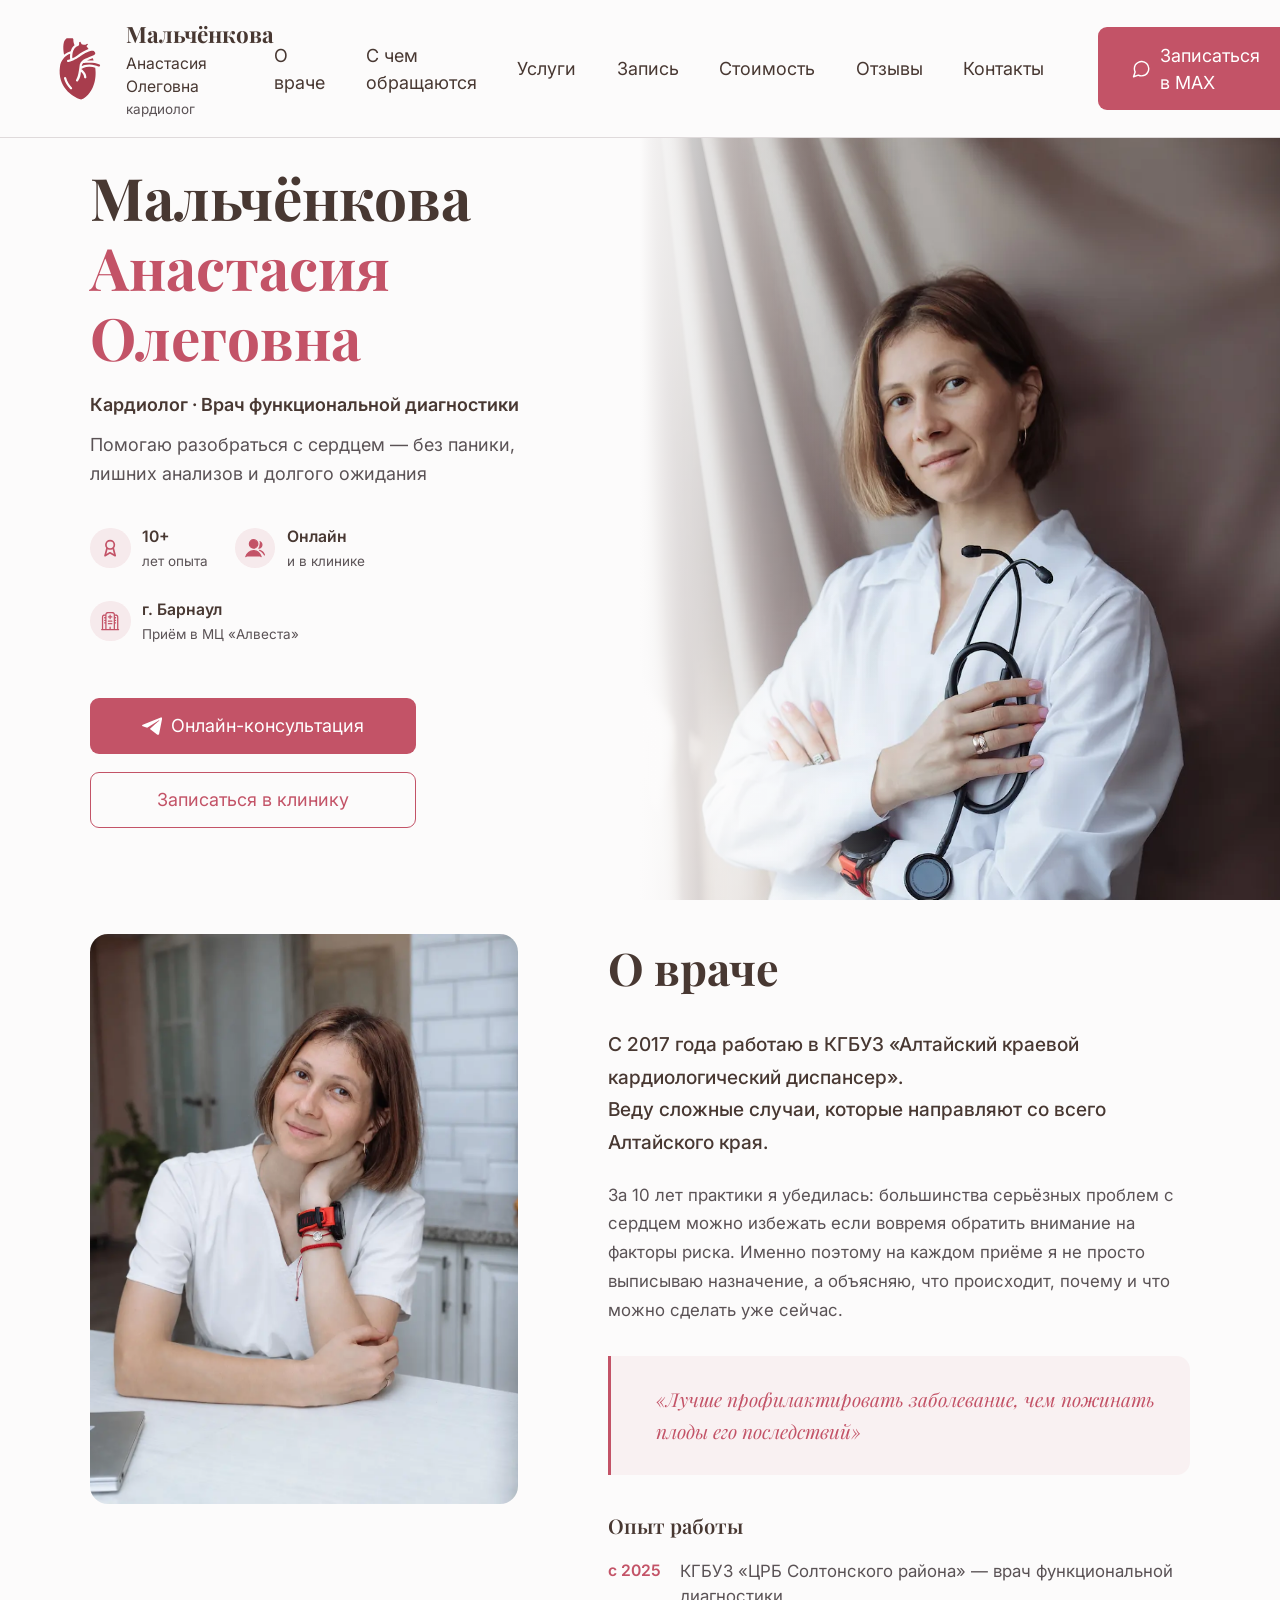
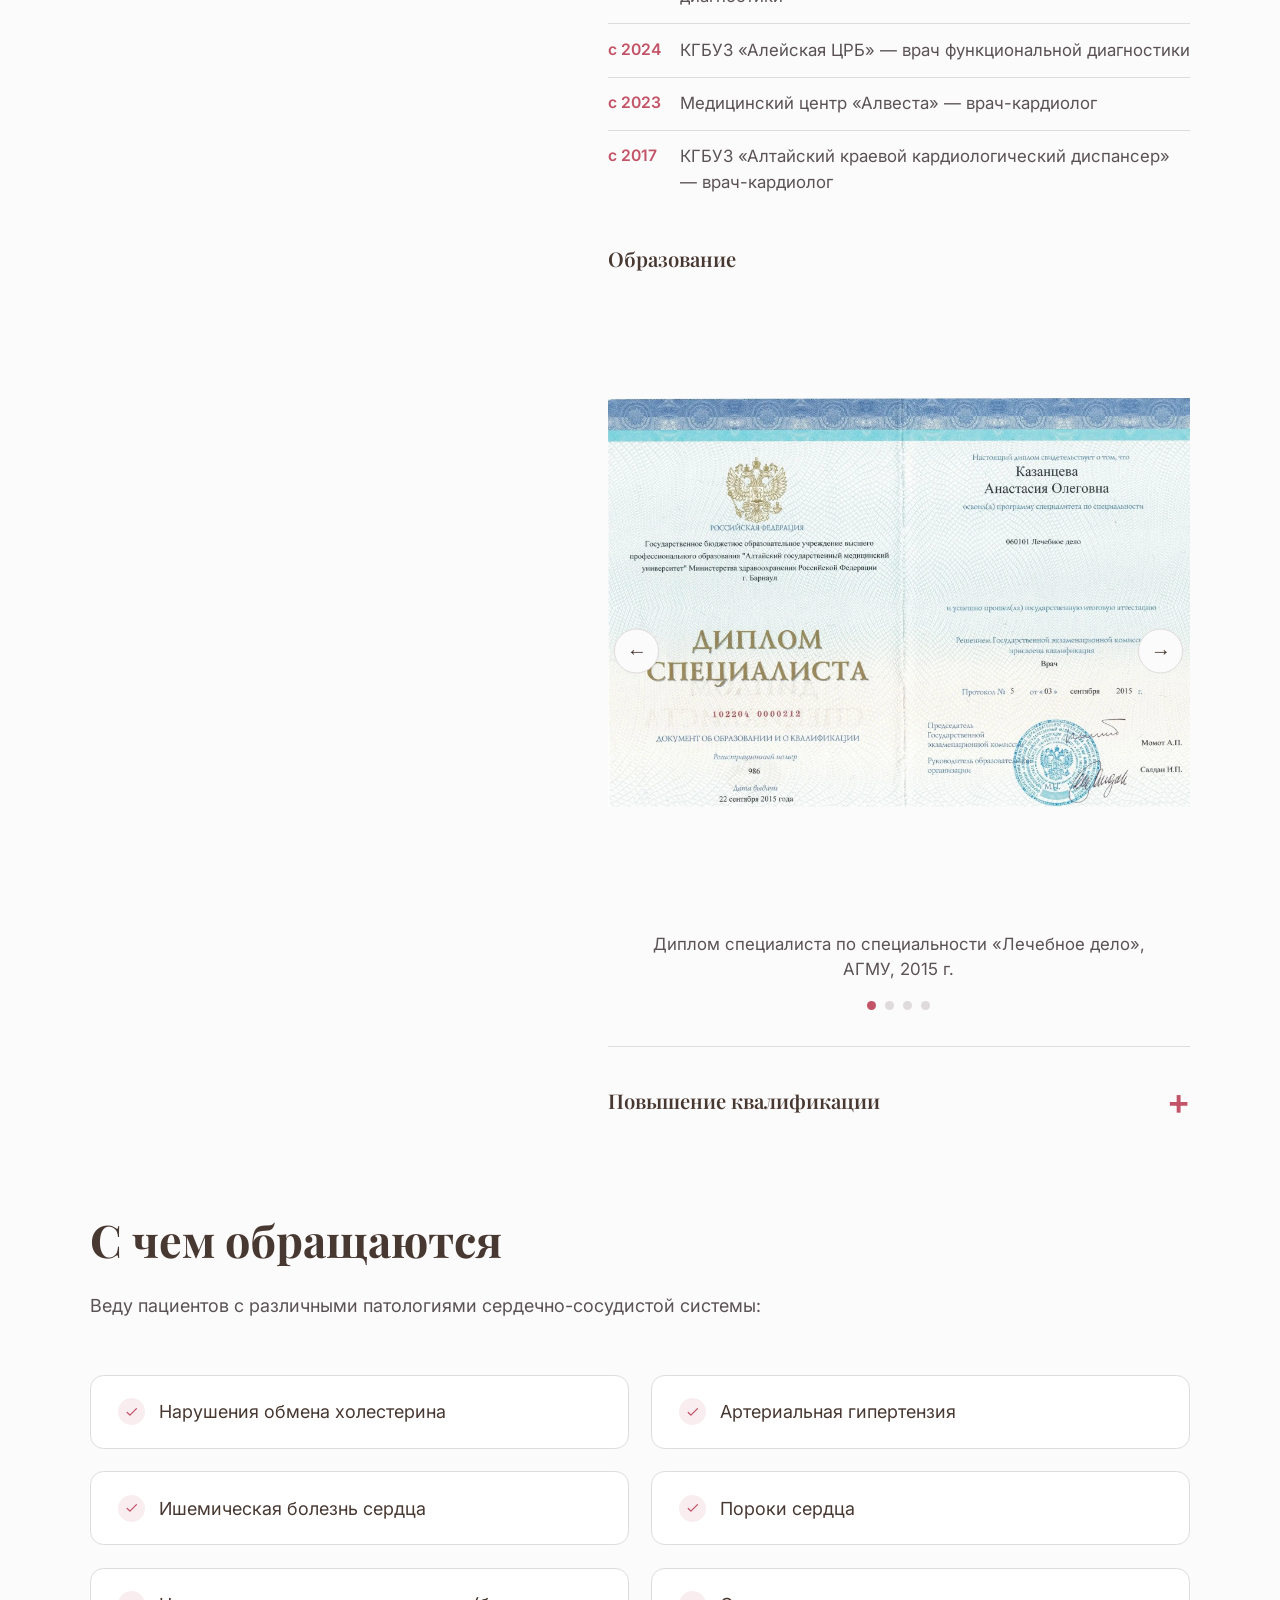
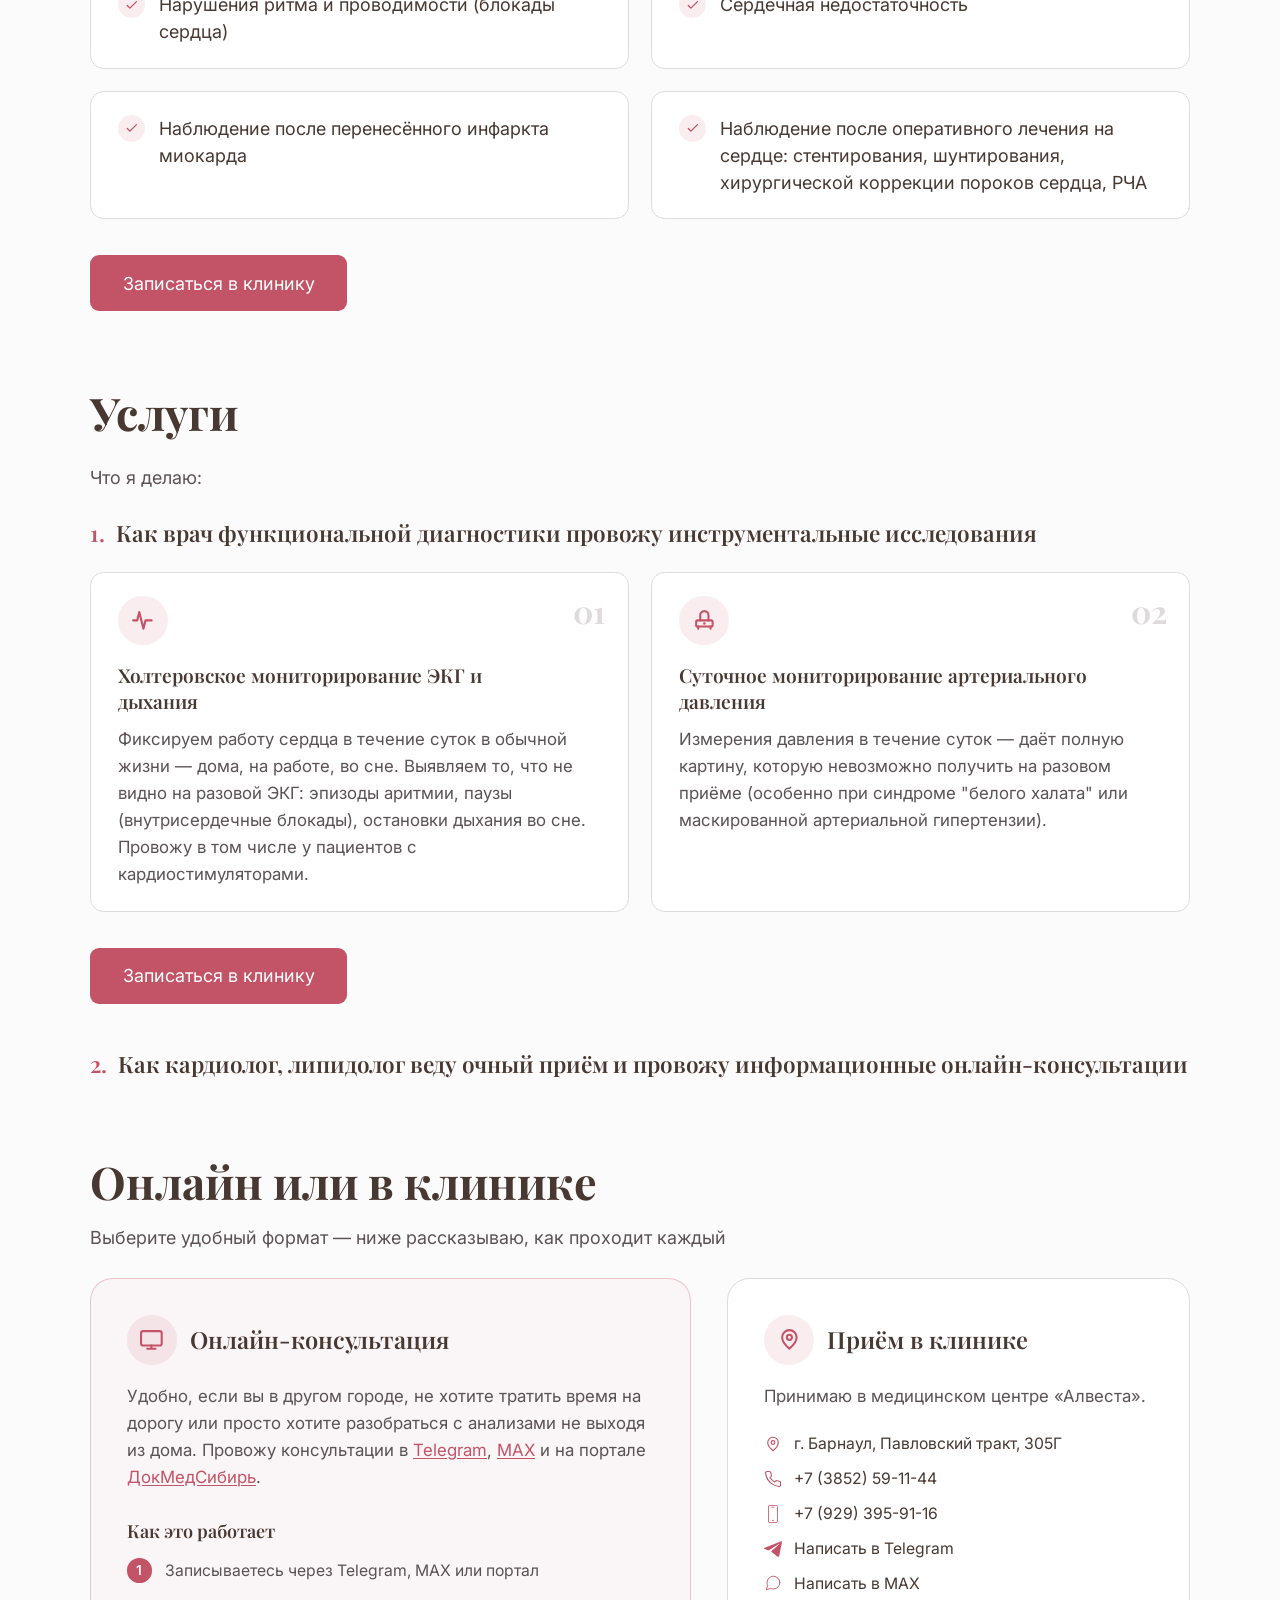
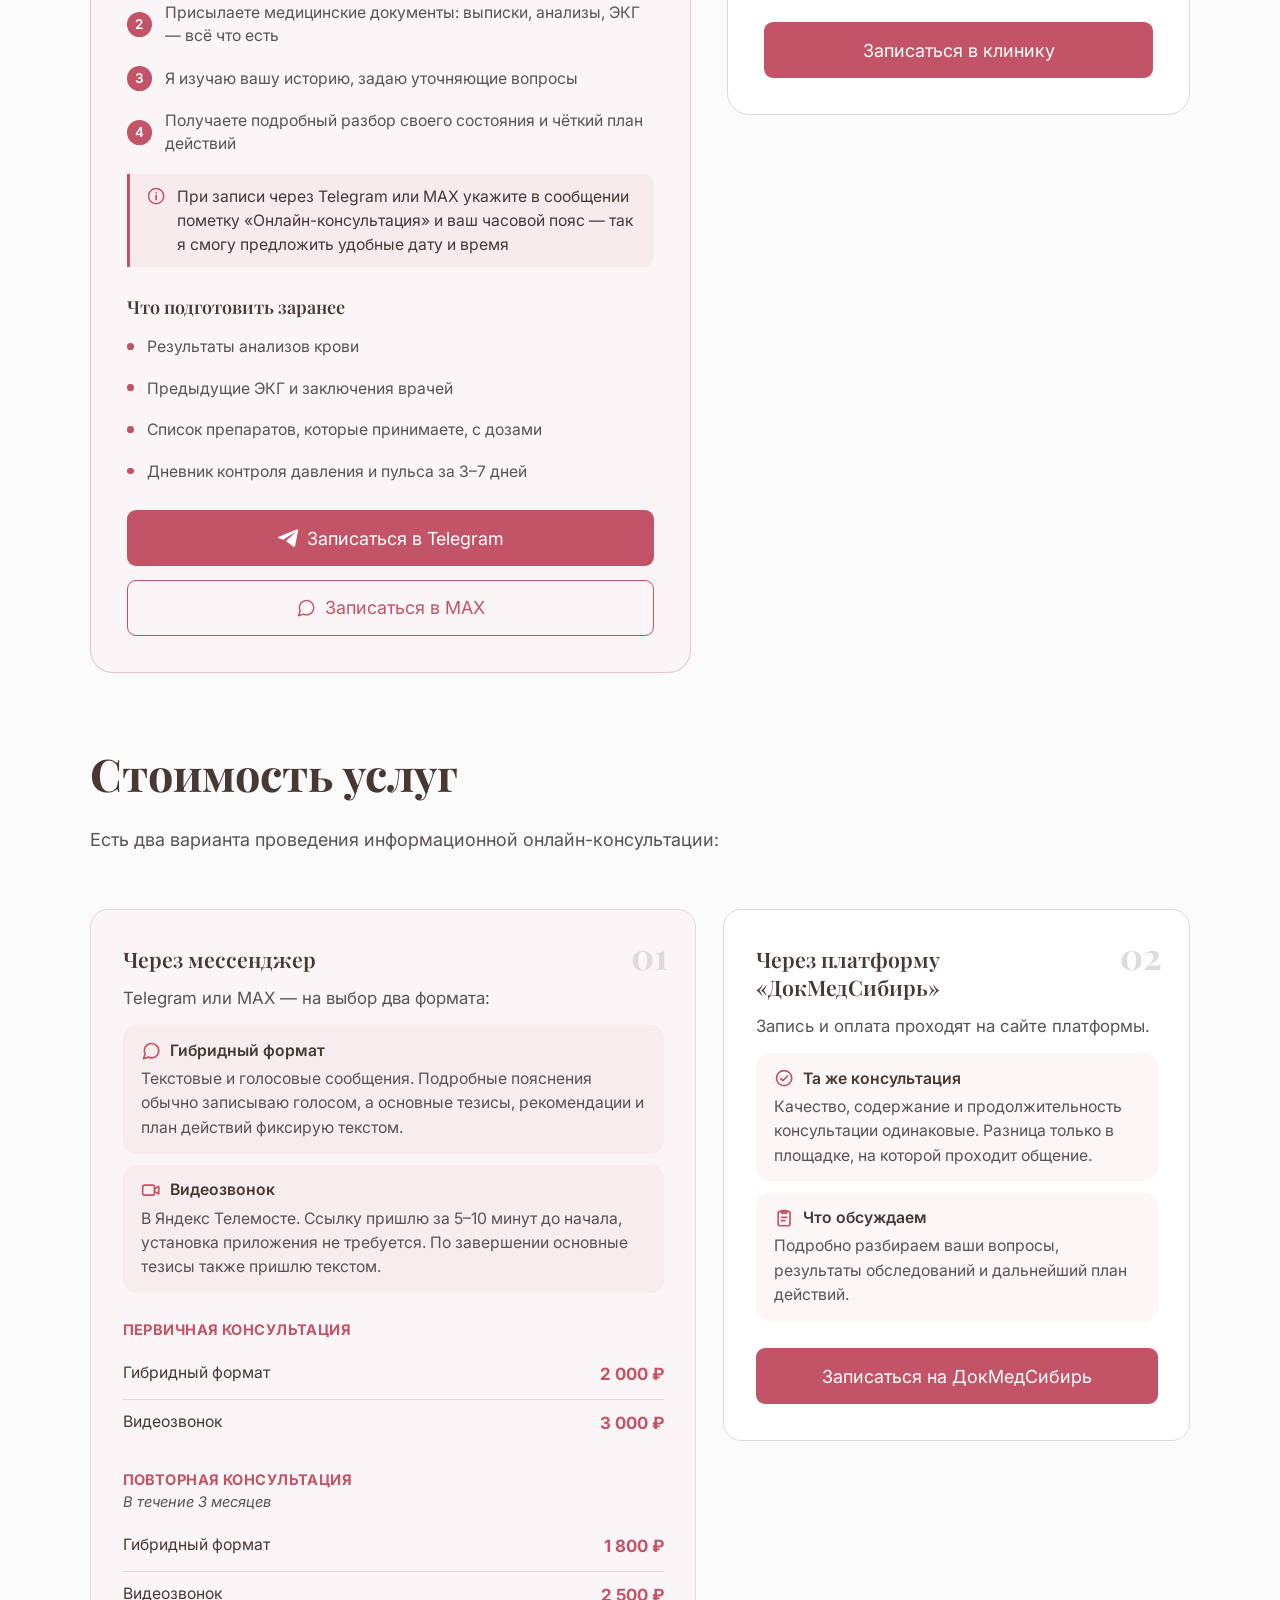
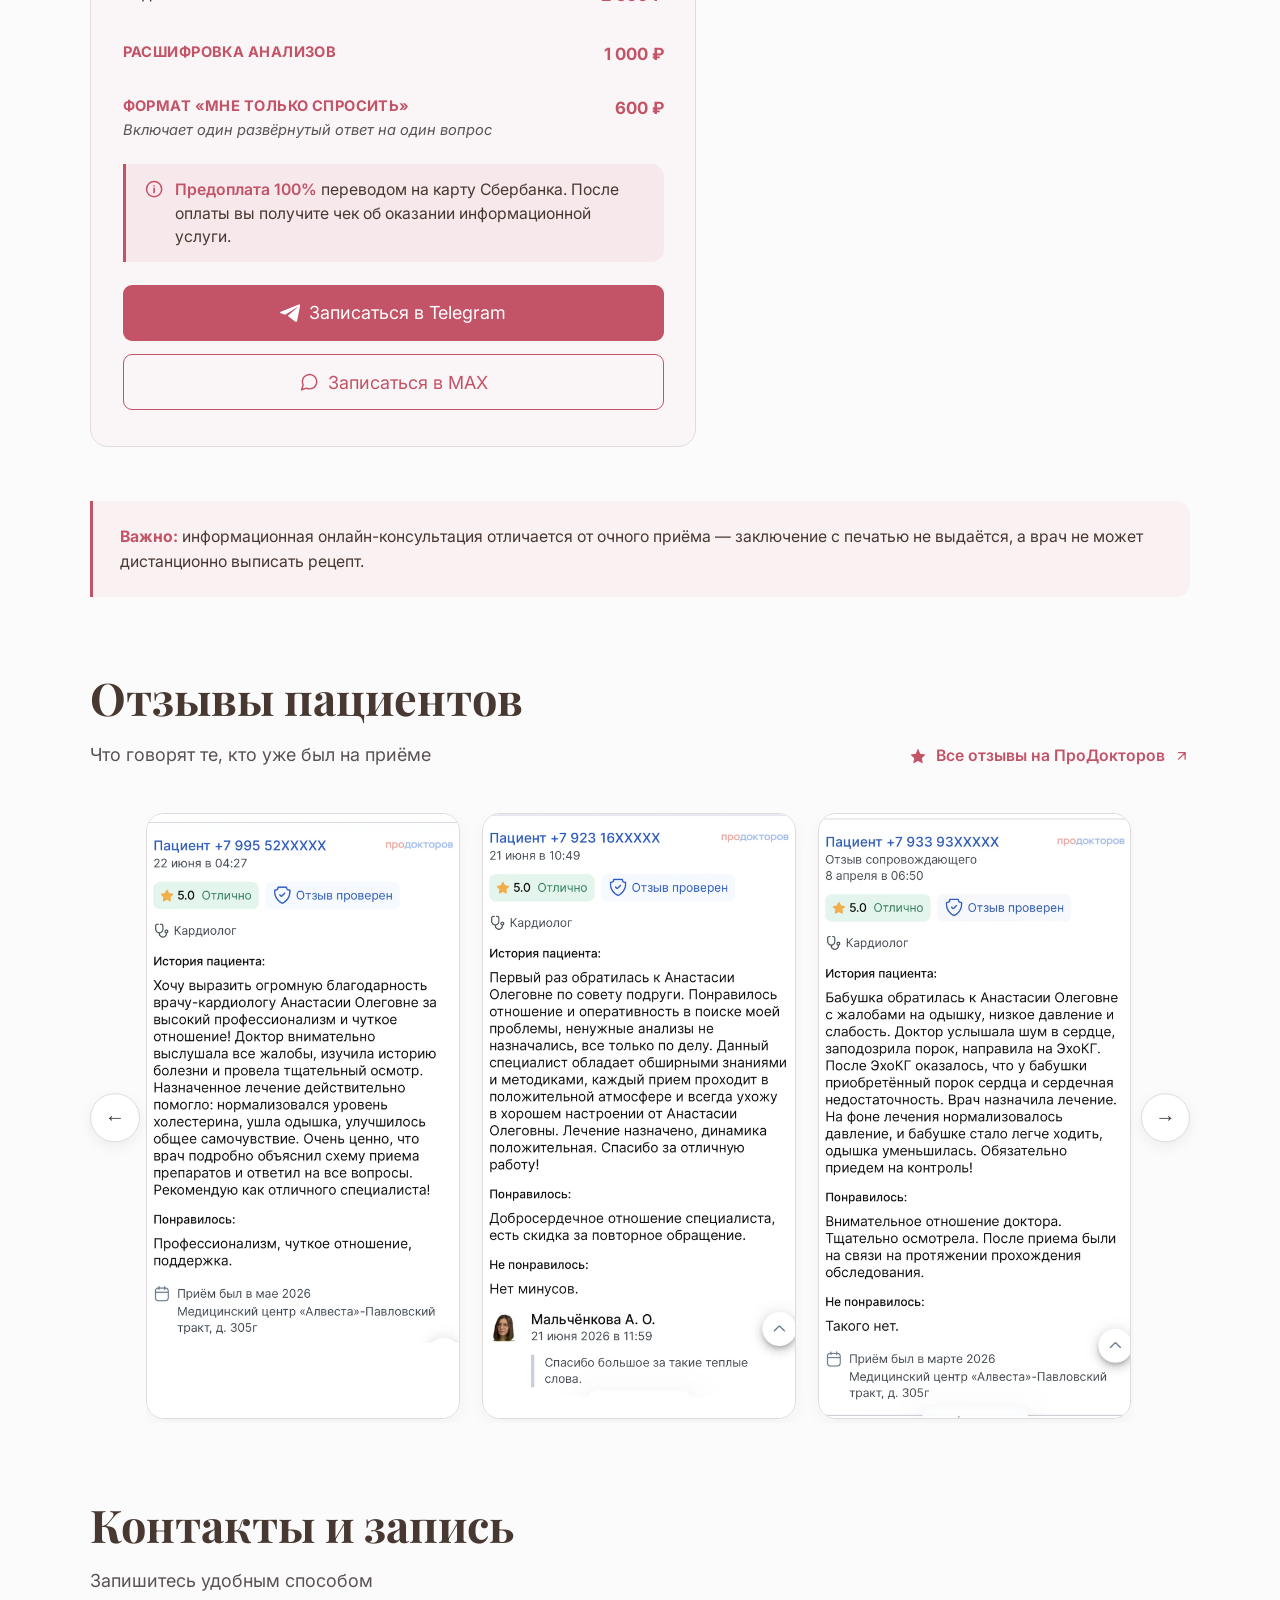
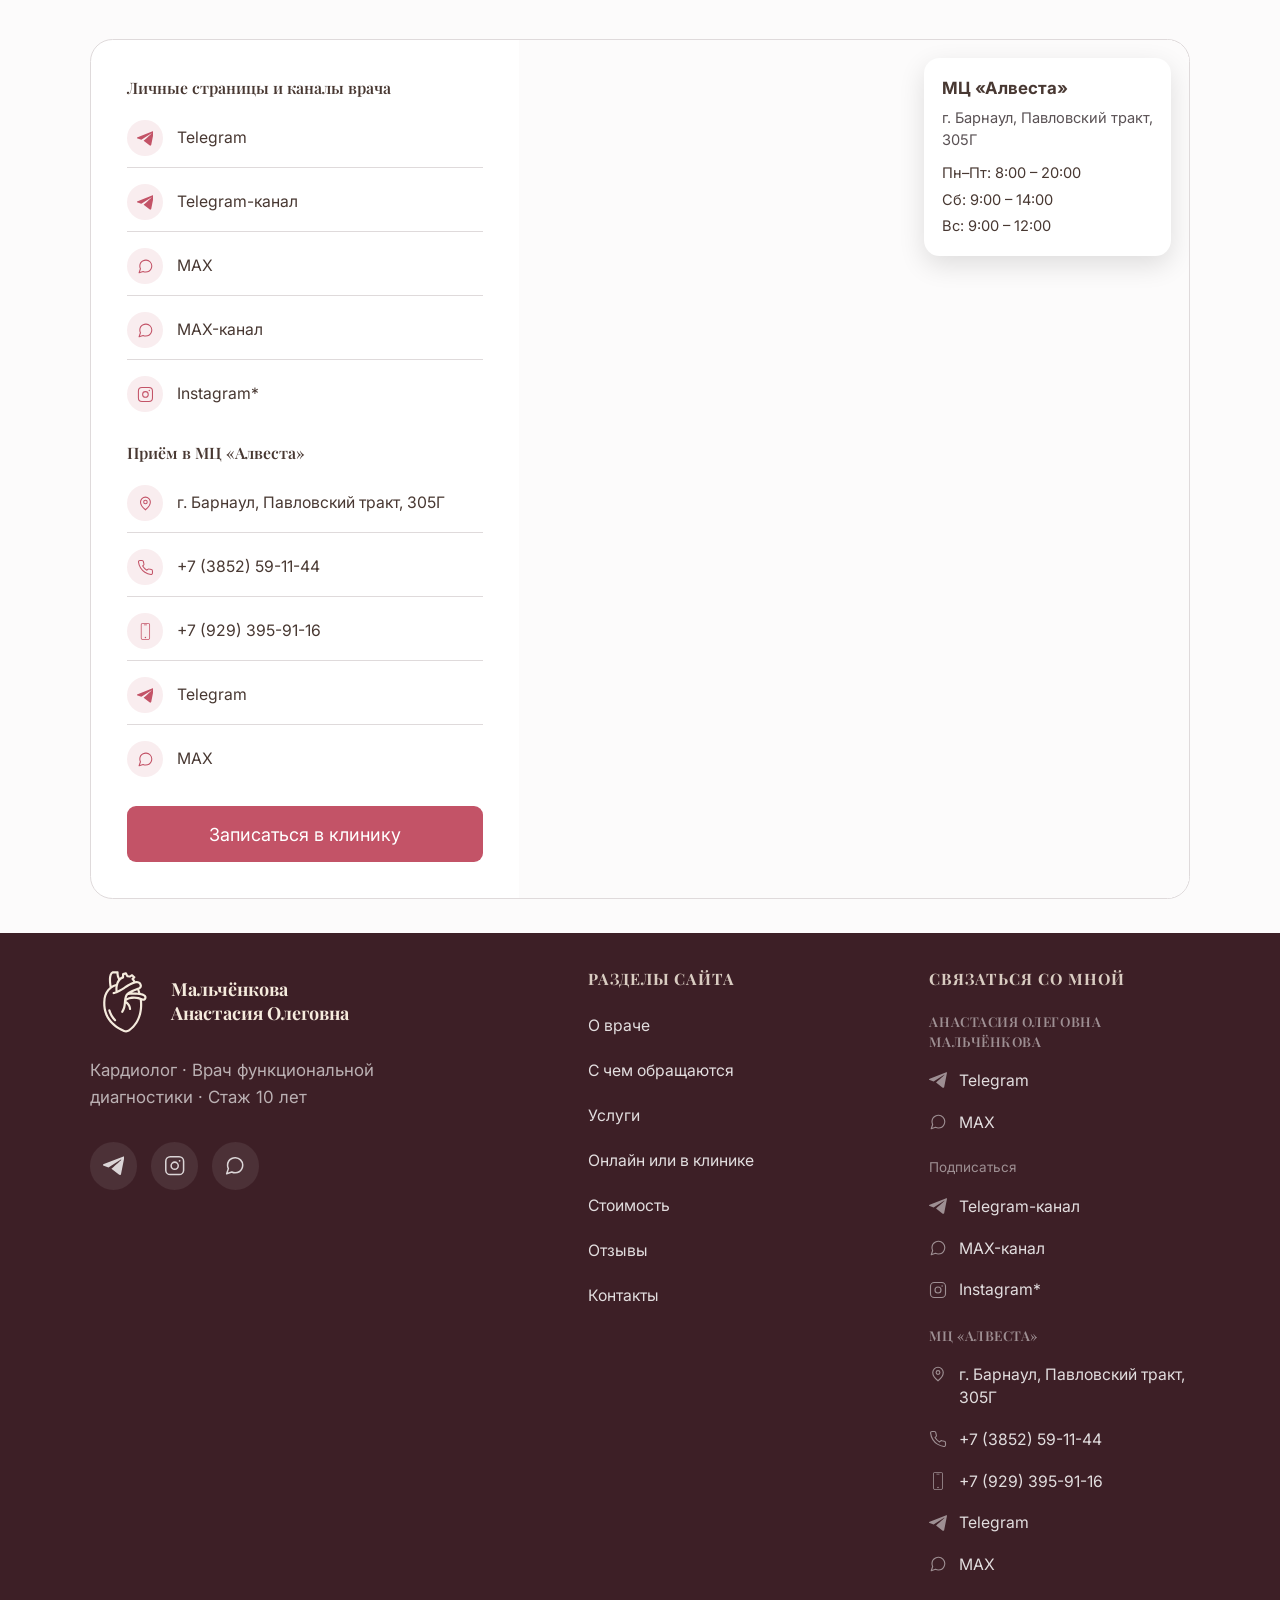
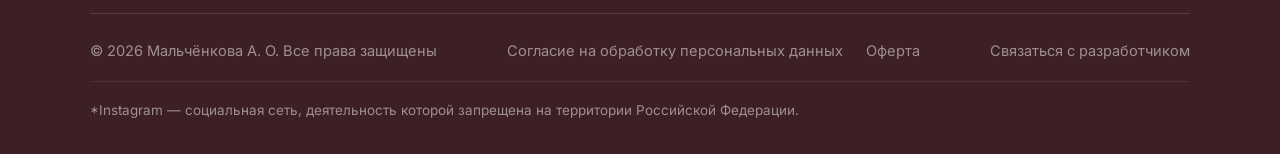
==== commit 5a7e28ea: "Изменен текст в блоке Стоимость" ====
--- a/index.html
+++ b/index.html
@@ -53,7 +53,7 @@
       href="https://fonts.googleapis.com/css2?family=Inter:ital,opsz,wght@0,14..32,100..900;1,14..32,100..900&family=Playfair+Display:ital,wght@0,400..900;1,400..900&display=swap"
       rel="stylesheet"
     />
-    <link rel="stylesheet" href="css/main.css?v=2" />
+    <link rel="stylesheet" href="css/main.css?v=3" />
     <link rel="icon" type="image/png" href="favicon/favicon-96x96.png" sizes="96x96" />
     <link rel="icon" type="image/svg+xml" href="favicon/favicon.svg" />
     <link rel="shortcut icon" href="favicon/favicon.ico" />
@@ -103,7 +103,7 @@
             <li class="nav__item"><a href="#about" class="nav__link">О враче</a></li>
             <li class="nav__item"><a href="#symptoms" class="nav__link">С чем обращаются</a></li>
             <li class="nav__item"><a href="#services" class="nav__link">Услуги</a></li>
-            <li class="nav__item"><a href="#appointment" class="nav__link">Приём</a></li>
+            <li class="nav__item"><a href="#appointment" class="nav__link">Запись</a></li>
             <li class="nav__item"><a href="#pricing" class="nav__link">Стоимость</a></li>
             <li class="nav__item"><a href="#reviews" class="nav__link">Отзывы</a></li>
             <li class="nav__item"><a href="#contacts" class="nav__link">Контакты</a></li>
@@ -135,7 +135,7 @@
         <li><a href="#about" class="mobile-menu__link">О враче</a></li>
         <li><a href="#symptoms" class="mobile-menu__link">С чем обращаются</a></li>
         <li><a href="#services" class="mobile-menu__link">Услуги</a></li>
-        <li><a href="#appointment" class="mobile-menu__link">Приём</a></li>
+        <li><a href="#appointment" class="mobile-menu__link">Онлайн или в клинике</a></li>
         <li><a href="#pricing" class="mobile-menu__link">Стоимость</a></li>
         <li><a href="#reviews" class="mobile-menu__link">Отзывы</a></li>
         <li><a href="#contacts" class="mobile-menu__link">Контакты</a></li>
@@ -657,8 +657,8 @@
     </section>
     <section class="appointment" id="appointment">
       <div class="appointment__container">
-        <h2 class="appointment__title">Как проходит приём</h2>
-        <p class="appointment__intro">Онлайн-консультация или прием в клинике — как вам удобнее</p>
+        <h2 class="appointment__title">Онлайн или в клинике</h2>
+        <p class="appointment__intro">Выберите удобный формат — ниже рассказываю, как проходит каждый</p>
 
         <div class="appointment__grid">
           <div class="appointment__card appointment__card--online">
@@ -693,8 +693,15 @@
               <li>Получаете подробный разбор своего состояния и чёткий план действий</li>
             </ol>
             <p class="appointment__hint">
-              💡 При записи через Telegram или MAX укажите в сообщении пометку
-              <span class="appointment__hint-nowrap">«Онлайн-консультация»</span>
+              <svg viewBox="0 0 24 24" fill="none" xmlns="http://www.w3.org/2000/svg">
+                <circle cx="12" cy="12" r="9" stroke="currentColor" stroke-width="1.8" />
+                <path d="M12 11v5M12 8h.01" stroke="currentColor" stroke-width="2" stroke-linecap="round" />
+              </svg>
+              <span
+                >При записи через Telegram или MAX укажите в сообщении пометку
+                <span class="appointment__hint-nowrap">«Онлайн-консультация»</span> и ваш часовой пояс — так я смогу
+                предложить удобные дату и время</span
+              >
             </p>
 
             <h4 class="appointment__sub">Что подготовить заранее</h4>
@@ -845,34 +852,59 @@
         <div class="pricing__grid">
           <div class="pricing__card">
             <span class="pricing__number">01</span>
-            <div class="pricing__icon">
-              <svg viewBox="0 0 24 24" fill="none" xmlns="http://www.w3.org/2000/svg">
-                <path
-                  d="M21 11.5a8.38 8.38 0 0 1-.9 3.8 8.5 8.5 0 0 1-7.6 4.7 8.38 8.38 0 0 1-3.8-.9L3 21l1.9-5.7a8.38 8.38 0 0 1-.9-3.8 8.5 8.5 0 0 1 4.7-7.6 8.38 8.38 0 0 1 3.8-.9h.5a8.48 8.48 0 0 1 8 8v.5z"
-                  stroke="currentColor"
-                  stroke-width="2"
-                  stroke-linecap="round"
-                  stroke-linejoin="round"
-                />
-              </svg>
-            </div>
             <h3 class="pricing__card-title">Через мессенджер</h3>
-            <p class="pricing__card-text">
-              Telegram или MAX. Формат гибридный: текстовые и голосовые сообщения. Подробные пояснения обычно записываю
-              голосом, а основные тезисы, рекомендации и план действий фиксирую текстом.
-            </p>
+            <p class="pricing__card-text">Telegram или MAX — на выбор два формата:</p>
+            <ul class="pricing__formats">
+              <li class="pricing__format">
+                <p class="pricing__format-title">
+                  <svg viewBox="0 0 24 24" fill="none" xmlns="http://www.w3.org/2000/svg">
+                    <path
+                      d="M21 11.5a8.38 8.38 0 0 1-.9 3.8 8.5 8.5 0 0 1-7.6 4.7 8.38 8.38 0 0 1-3.8-.9L3 21l1.9-5.7a8.38 8.38 0 0 1-.9-3.8 8.5 8.5 0 0 1 4.7-7.6 8.38 8.38 0 0 1 3.8-.9h.5a8.48 8.48 0 0 1 8 8v.5z"
+                      stroke="currentColor"
+                      stroke-width="2"
+                      stroke-linecap="round"
+                      stroke-linejoin="round"
+                    />
+                  </svg>
+                  Гибридный формат
+                </p>
+                <p class="pricing__format-text">
+                  Текстовые и голосовые сообщения. Подробные пояснения обычно записываю голосом, а основные тезисы,
+                  рекомендации и план действий фиксирую текстом.
+                </p>
+              </li>
+              <li class="pricing__format">
+                <p class="pricing__format-title">
+                  <svg viewBox="0 0 24 24" fill="none" xmlns="http://www.w3.org/2000/svg">
+                    <rect x="2" y="6" width="14" height="12" rx="2" stroke="currentColor" stroke-width="2" />
+                    <path
+                      d="M16 10.5l5-3v9l-5-3"
+                      stroke="currentColor"
+                      stroke-width="2"
+                      stroke-linecap="round"
+                      stroke-linejoin="round"
+                    />
+                  </svg>
+                  Видеозвонок
+                </p>
+                <p class="pricing__format-text">
+                  В Яндекс Телемосте. Ссылку пришлю за 5–10 минут до начала, установка приложения не требуется. По
+                  завершении основные тезисы также пришлю текстом.
+                </p>
+              </li>
+            </ul>
             <ul class="pricing__list">
               <li class="pricing__group">
                 <p class="pricing__group-title">Первичная консультация</p>
 
                 <ul class="pricing__group-items">
                   <li class="pricing__item">
-                    <span class="pricing__item-name">Текстовый формат</span>
+                    <span class="pricing__item-name">Гибридный формат</span>
                     <span class="pricing__item-price">2 000 ₽</span>
                   </li>
 
                   <li class="pricing__item">
-                    <span class="pricing__item-name">Видеоформат</span>
+                    <span class="pricing__item-name">Видеозвонок</span>
                     <span class="pricing__item-price">3 000 ₽</span>
                   </li>
                 </ul>
@@ -885,12 +917,12 @@
 
                 <ul class="pricing__group-items">
                   <li class="pricing__item">
-                    <span class="pricing__item-name">Текстовый формат</span>
+                    <span class="pricing__item-name">Гибридный формат</span>
                     <span class="pricing__item-price">1 800 ₽</span>
                   </li>
 
                   <li class="pricing__item">
-                    <span class="pricing__item-name">Видеоформат</span>
+                    <span class="pricing__item-name">Видеозвонок</span>
                     <span class="pricing__item-price">2 500 ₽</span>
                   </li>
                 </ul>
@@ -917,7 +949,10 @@
                 <circle cx="12" cy="12" r="9" stroke="currentColor" stroke-width="1.8" />
                 <path d="M12 11v5M12 8h.01" stroke="currentColor" stroke-width="2" stroke-linecap="round" />
               </svg>
-              <span><strong>Предоплата 100%</strong> — консультация начинается после оплаты.</span>
+              <span
+                ><strong>Предоплата 100%</strong> переводом на карту Сбербанка. После оплаты вы получите чек об
+                оказании информационной услуги.</span
+              >
             </p>
 
             <div class="pricing__btn-group">
@@ -951,46 +986,47 @@
           </div>
           <div class="pricing__card pricing__card--white">
             <span class="pricing__number">02</span>
-            <div class="pricing__icon">
-              <svg viewBox="0 0 24 24" fill="none" xmlns="http://www.w3.org/2000/svg">
-                <rect x="2" y="4" width="20" height="14" rx="2" stroke="currentColor" stroke-width="2" />
-                <path d="M8 21h8M12 18v3" stroke="currentColor" stroke-width="2" stroke-linecap="round" />
-              </svg>
-            </div>
             <h3 class="pricing__card-title">Через платформу «ДокМедСибирь»</h3>
-            <p class="pricing__card-text">Запись и оплата проходят через сайт:</p>
-
-            <a
-              href="https://docmedsib.ru/tproduct/865725322442-malchyonkova-anastasiya-olegovna"
-              target="_blank"
-              class="pricing__inline-link"
-            >
-              <svg viewBox="0 0 24 24" fill="none" xmlns="http://www.w3.org/2000/svg">
-                <path
-                  d="M10 14a5 5 0 0 0 7.54.54l3-3a5 5 0 0 0-7.07-7.07l-1.72 1.71"
-                  stroke="currentColor"
-                  stroke-width="1.8"
-                  stroke-linecap="round"
-                  stroke-linejoin="round"
-                />
-                <path
-                  d="M14 10a5 5 0 0 0-7.54-.54l-3 3a5 5 0 0 0 7.07 7.07l1.71-1.71"
-                  stroke="currentColor"
-                  stroke-width="1.8"
-                  stroke-linecap="round"
-                  stroke-linejoin="round"
-                />
-              </svg>
-              <span>Перейти на ДокМедСибирь</span>
-              <span class="pricing__inline-link-arrow">→</span>
-            </a>
-            <p class="pricing__card-text">
-              Качество, содержание и продолжительность консультации одинаковые. Разница только в площадке, на которой
-              проходит общение.
-            </p>
-            <p class="pricing__card-text">
-              Во время консультации подробно обсуждаем ваши вопросы, результаты обследований и дальнейший план действий.
-            </p>
+            <p class="pricing__card-text">Запись и оплата проходят на сайте платформы.</p>
+            <ul class="pricing__formats">
+              <li class="pricing__format">
+                <p class="pricing__format-title">
+                  <svg viewBox="0 0 24 24" fill="none" xmlns="http://www.w3.org/2000/svg">
+                    <circle cx="12" cy="12" r="9" stroke="currentColor" stroke-width="2" />
+                    <path
+                      d="M8 12.5l2.5 2.5L16 9.5"
+                      stroke="currentColor"
+                      stroke-width="2"
+                      stroke-linecap="round"
+                      stroke-linejoin="round"
+                    />
+                  </svg>
+                  Та же консультация
+                </p>
+                <p class="pricing__format-text">
+                  Качество, содержание и продолжительность консультации одинаковые. Разница только в площадке, на
+                  которой проходит общение.
+                </p>
+              </li>
+              <li class="pricing__format">
+                <p class="pricing__format-title">
+                  <svg viewBox="0 0 24 24" fill="none" xmlns="http://www.w3.org/2000/svg">
+                    <rect x="5" y="4" width="14" height="17" rx="2" stroke="currentColor" stroke-width="2" />
+                    <path
+                      d="M9 3h6v3H9zM9 11h6M9 15h4"
+                      stroke="currentColor"
+                      stroke-width="2"
+                      stroke-linecap="round"
+                      stroke-linejoin="round"
+                    />
+                  </svg>
+                  Что обсуждаем
+                </p>
+                <p class="pricing__format-text">
+                  Подробно разбираем ваши вопросы, результаты обследований и дальнейший план действий.
+                </p>
+              </li>
+            </ul>
             <a
               href="https://docmedsib.ru/tproduct/865725322442-malchyonkova-anastasiya-olegovna"
               target="_blank"
@@ -1362,7 +1398,7 @@
               <li><a href="#about" class="footer__link">О враче</a></li>
               <li><a href="#symptoms" class="footer__link">С чем обращаются</a></li>
               <li><a href="#services" class="footer__link">Услуги</a></li>
-              <li><a href="#appointment" class="footer__link">Приём</a></li>
+              <li><a href="#appointment" class="footer__link">Онлайн или в клинике</a></li>
               <li><a href="#pricing" class="footer__link">Стоимость</a></li>
               <li><a href="#reviews" class="footer__link">Отзывы</a></li>
               <li><a href="#contacts" class="footer__link">Контакты</a></li>
--- a/css/main.css
+++ b/css/main.css
@@ -630,7 +630,7 @@
 @media (min-width: 48em) {
   .about__container {
     display: grid;
-    grid-template-columns: 17.5rem 1fr;
+    grid-template-columns: 17.5rem minmax(0, 1fr);
     grid-template-areas: "image title" "image content";
     -moz-column-gap: 2.5rem;
          column-gap: 2.5rem;
@@ -641,7 +641,7 @@
 @media (min-width: 80em) {
   .about__container {
     display: grid;
-    grid-template-columns: 23.75rem 1fr;
+    grid-template-columns: 23.75rem minmax(0, 1fr);
     grid-template-areas: "image title" "image content";
     -moz-column-gap: 5rem;
          column-gap: 5rem;
@@ -1565,6 +1565,16 @@
   padding: 0.625rem 0.875rem;
   margin: -0.5rem 0 1.25rem;
   line-height: 1.5;
+  display: flex;
+  align-items: flex-start;
+  gap: 0.625rem;
+}
+.appointment__hint svg {
+  flex-shrink: 0;
+  width: 1.125rem;
+  height: 1.125rem;
+  margin-top: 0.0625rem;
+  color: #c35367;
 }
 .appointment__hint-nowrap {
   white-space: nowrap;
@@ -1763,6 +1773,45 @@
 }
 .pricing__inline-link:hover .pricing__inline-link-arrow {
   transform: translateX(2px);
+}
+.pricing__formats {
+  list-style: none;
+  margin: -0.5rem 0 1.5rem;
+  padding: 0;
+  display: flex;
+  flex-direction: column;
+  gap: 0.625rem;
+}
+.pricing__format {
+  padding: 0.75rem 1rem;
+  border-radius: 0.75rem;
+  background-color: rgba(195, 83, 103, 0.05);
+}
+.pricing__format-title {
+  font-size: 0.875rem;
+  font-weight: 600;
+  color: #483832;
+  margin: 0 0 0.25rem;
+  display: flex;
+  align-items: center;
+  gap: 0.5rem;
+}
+.pricing__format-title svg {
+  flex-shrink: 0;
+  width: 1.125rem;
+  height: 1.125rem;
+  color: #c35367;
+}
+.pricing__format-text {
+  font-size: 0.8125rem;
+  color: #5a5255;
+  line-height: 1.55;
+  margin: 0;
+}
+@media (min-width: 80em) {
+  .pricing__format-text {
+    font-size: 0.875rem;
+  }
 }
 .pricing__list {
   list-style: none;
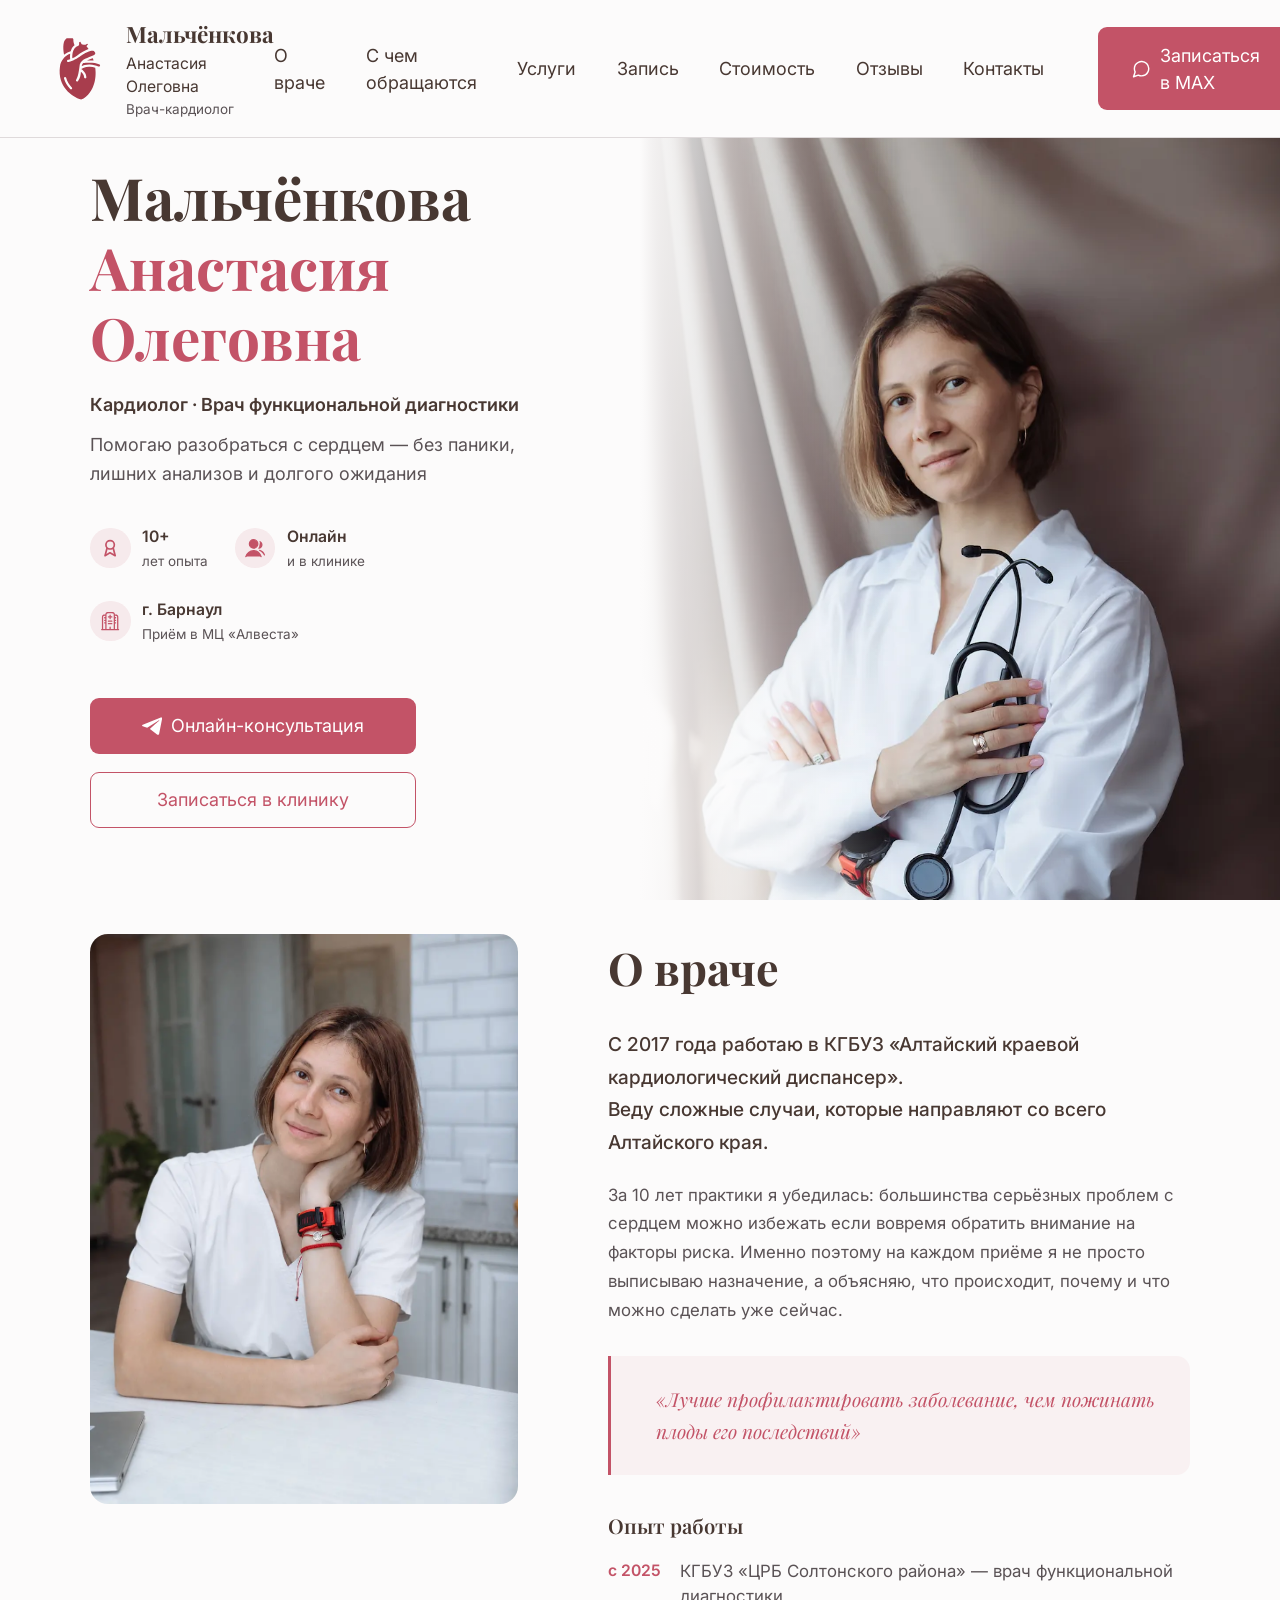
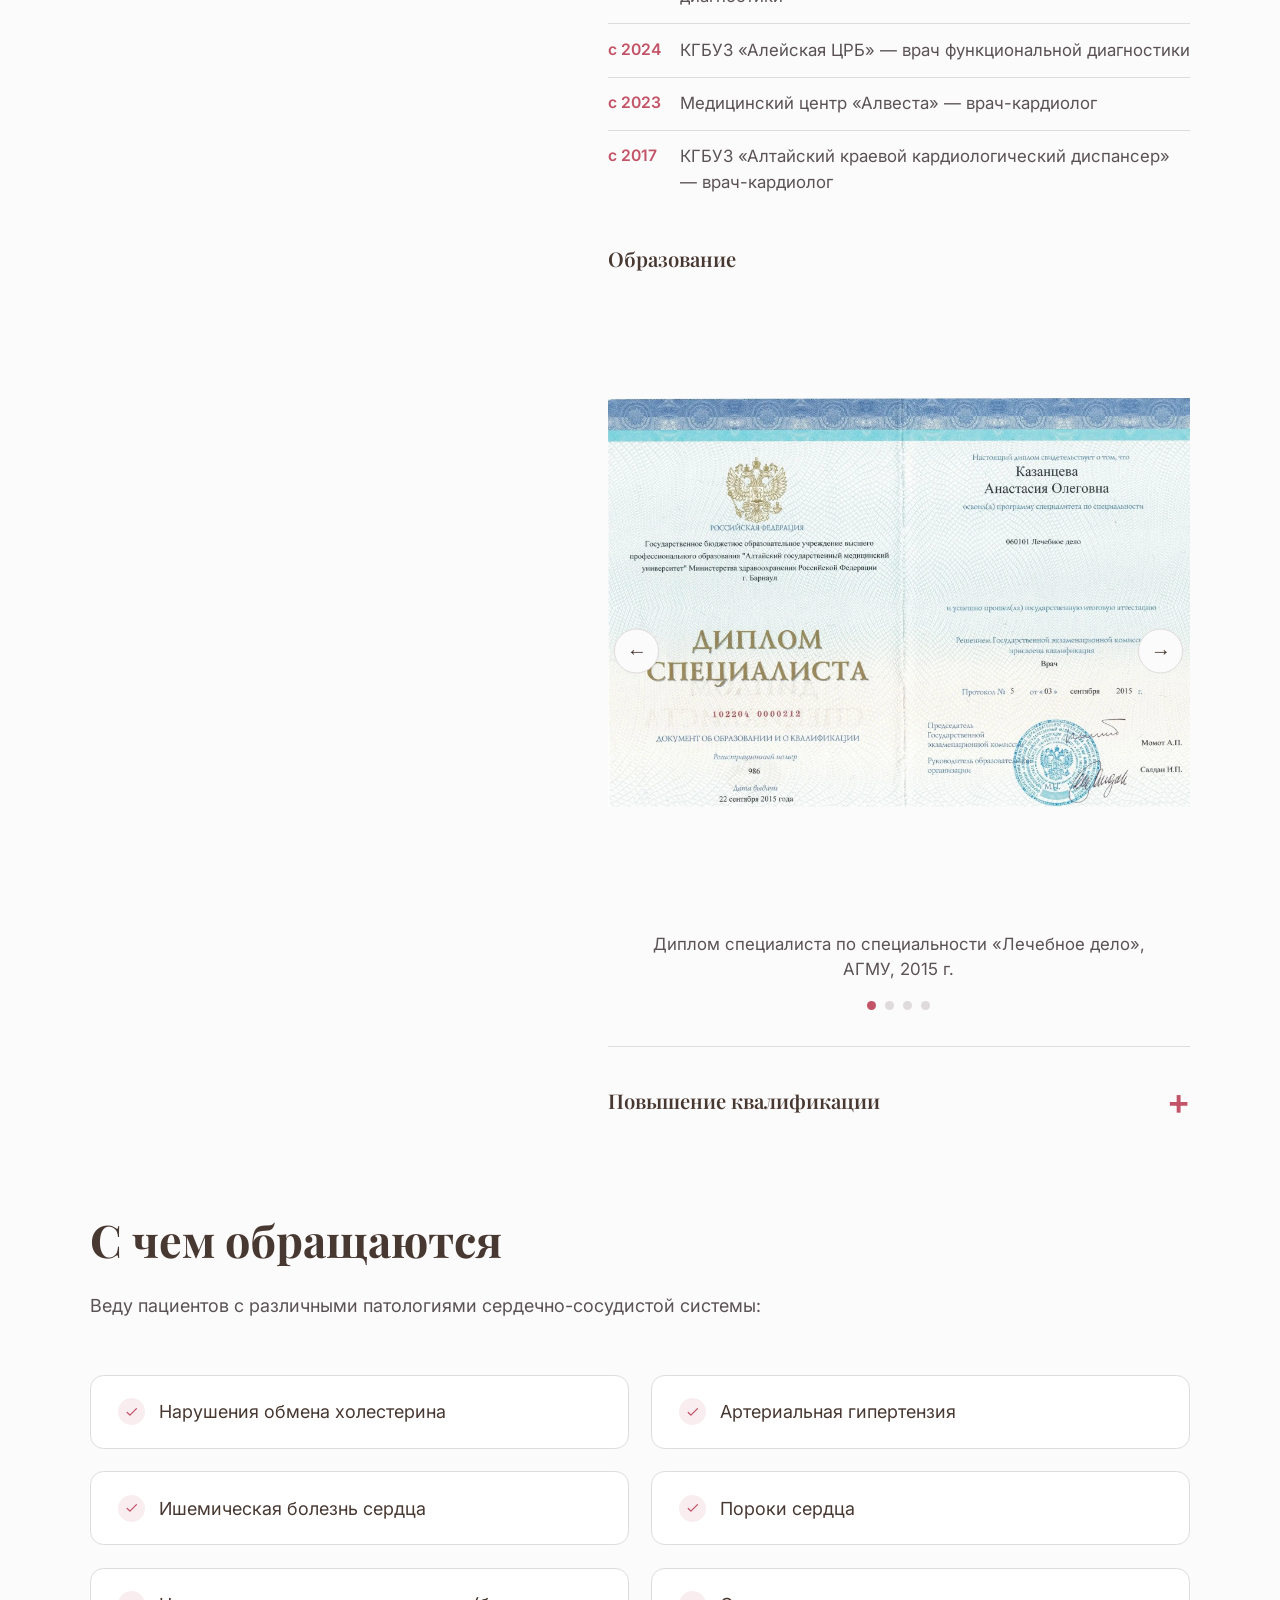
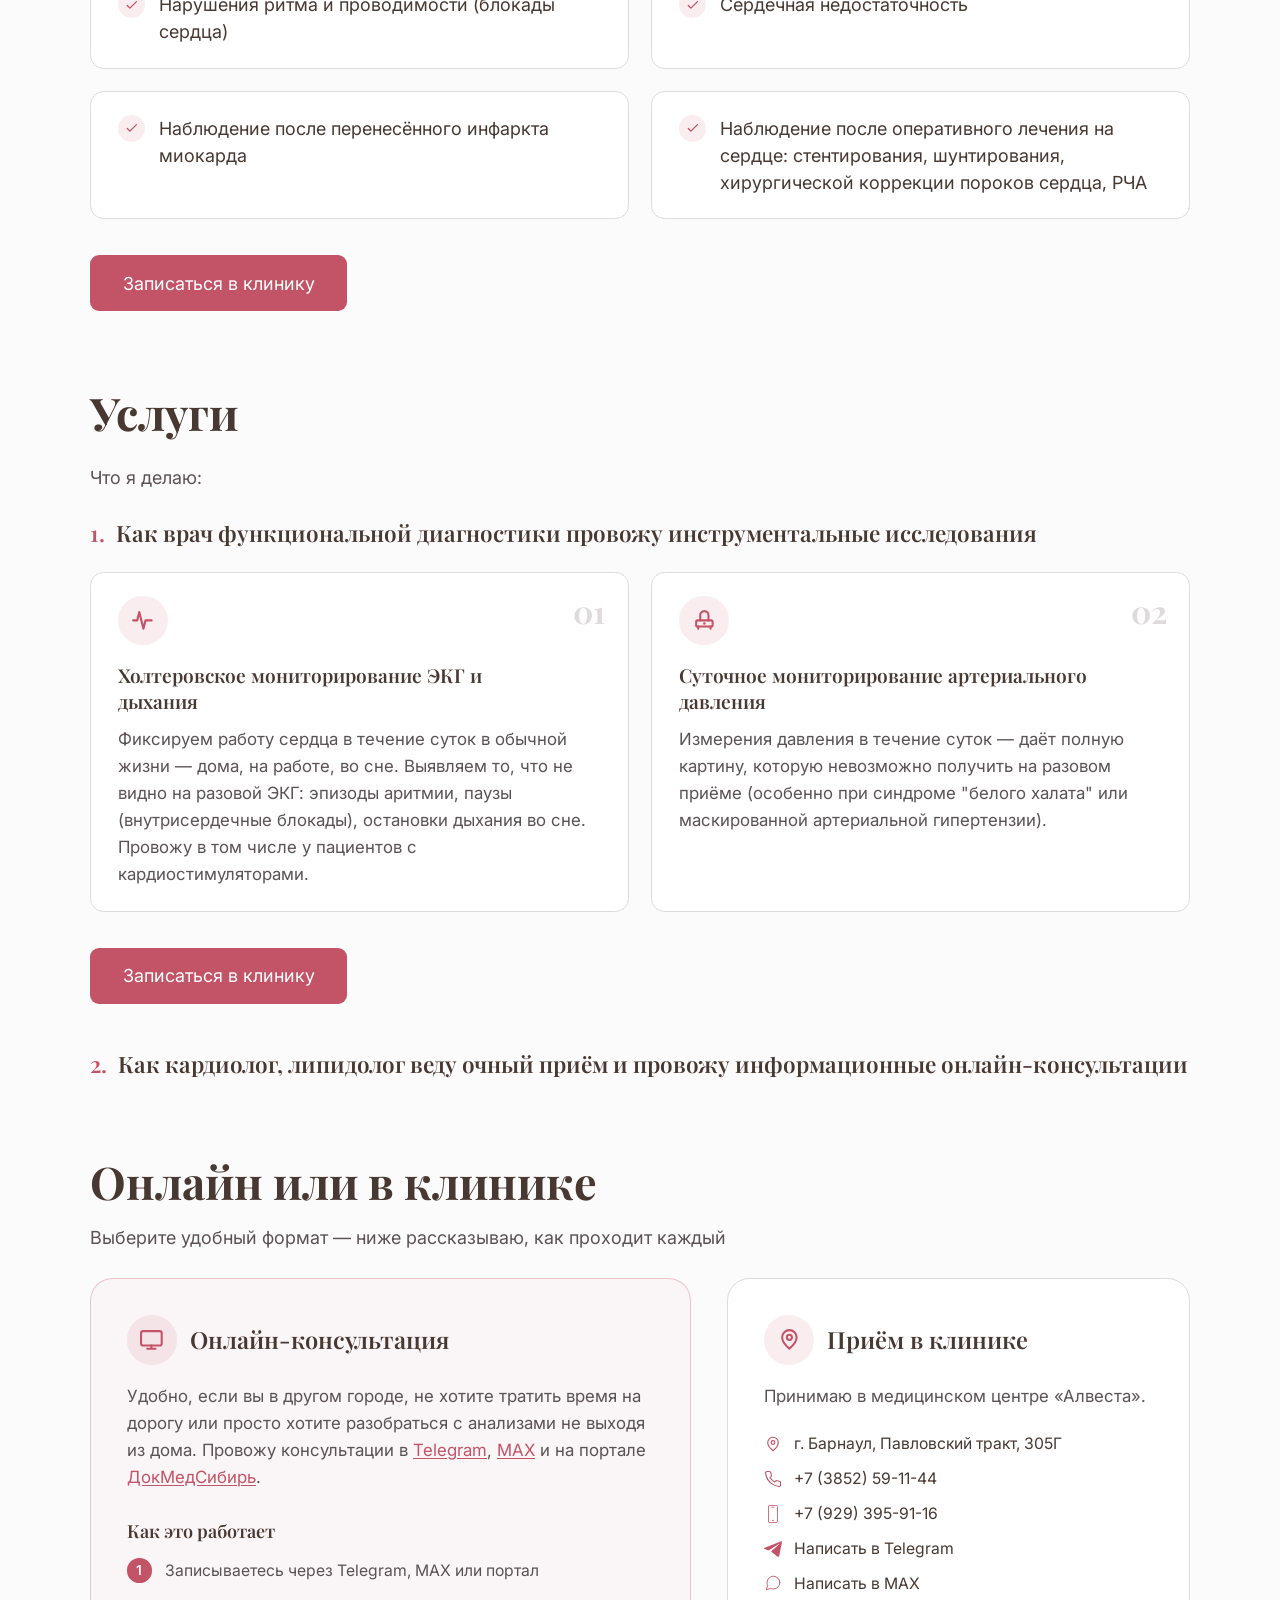
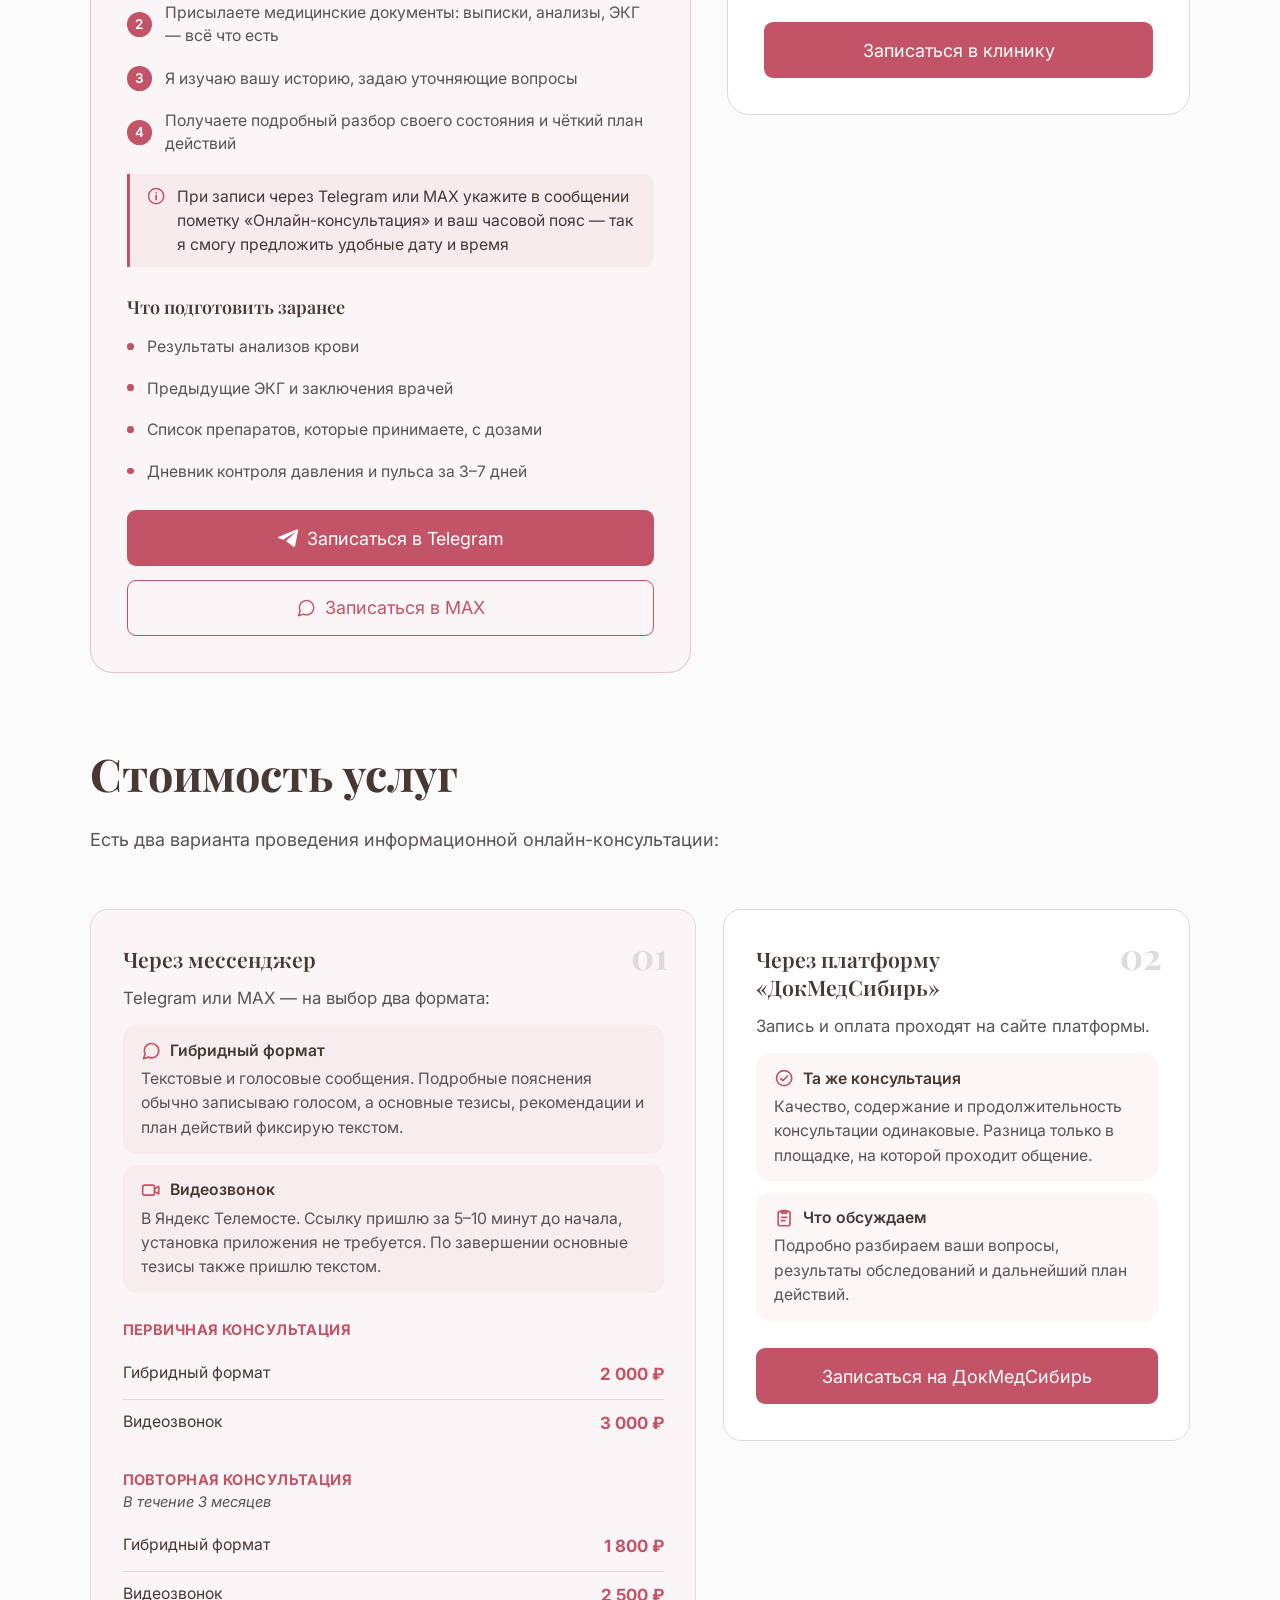
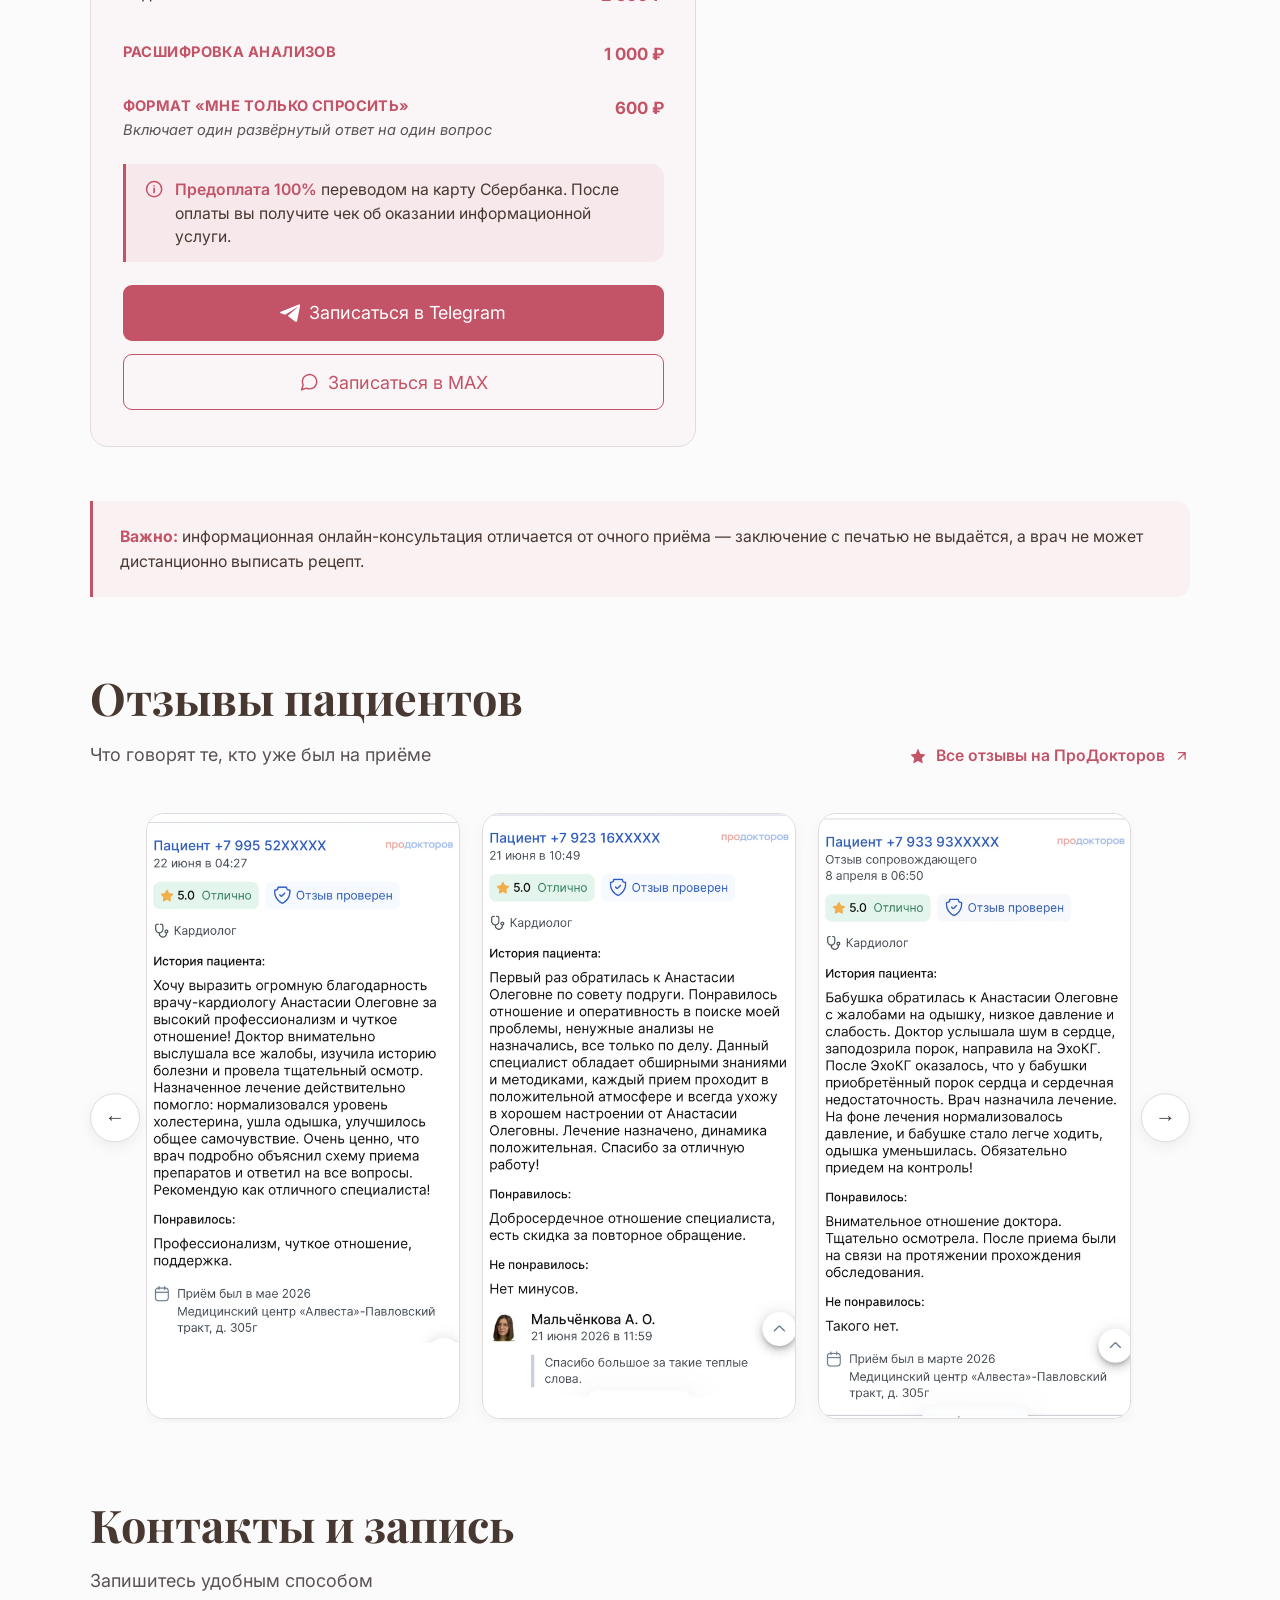
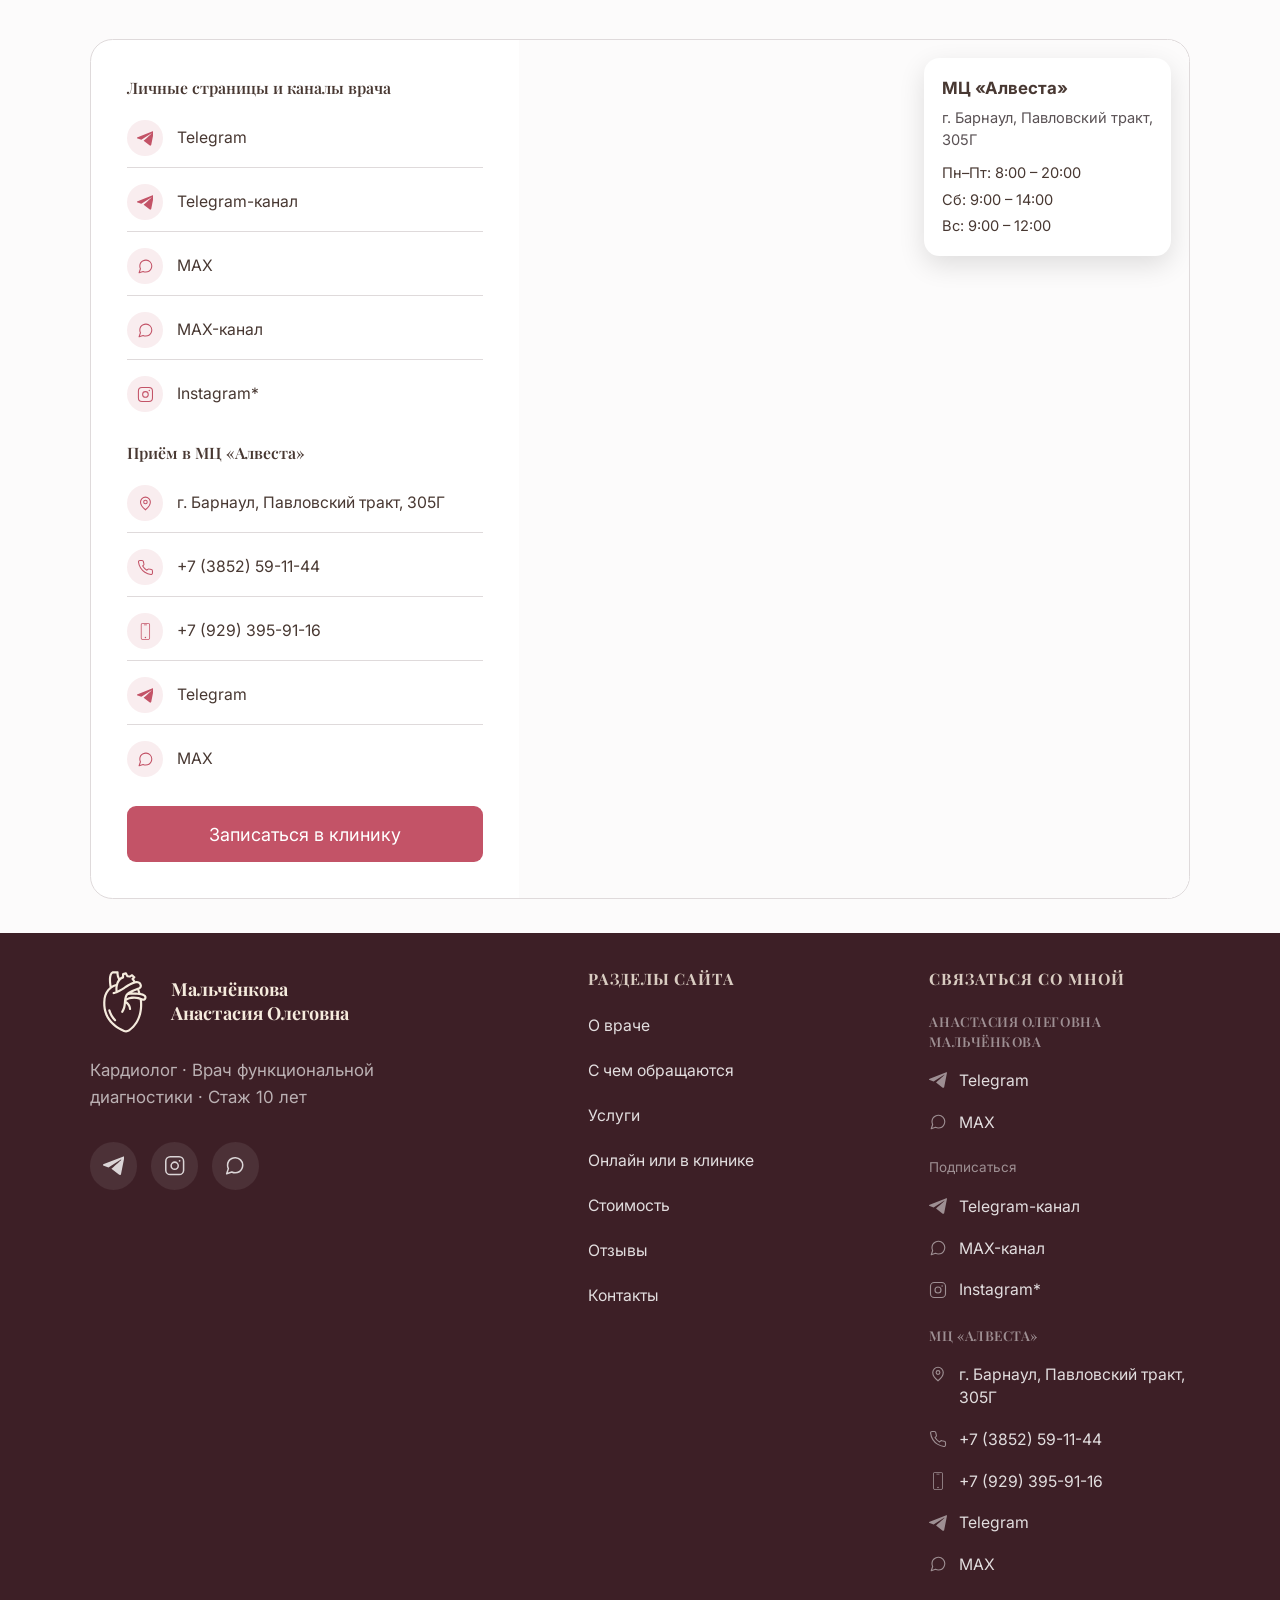
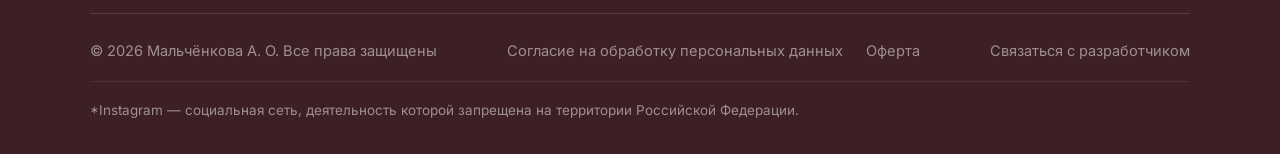
==== commit 9a1d8550: "Изменен бурге меню" ====
--- a/index.html
+++ b/index.html
@@ -53,7 +53,7 @@
       href="https://fonts.googleapis.com/css2?family=Inter:ital,opsz,wght@0,14..32,100..900;1,14..32,100..900&family=Playfair+Display:ital,wght@0,400..900;1,400..900&display=swap"
       rel="stylesheet"
     />
-    <link rel="stylesheet" href="css/main.css?v=3" />
+    <link rel="stylesheet" href="css/main.css?v=4" />
     <link rel="icon" type="image/png" href="favicon/favicon-96x96.png" sizes="96x96" />
     <link rel="icon" type="image/svg+xml" href="favicon/favicon.svg" />
     <link rel="shortcut icon" href="favicon/favicon.ico" />
@@ -95,7 +95,7 @@
           <div class="header__logo-text">
             <span class="header__logo-name">Мальчёнкова</span>
             <span class="header__logo-title">Анастасия Олеговна</span>
-            <span class="header__logo-spec">кардиолог</span>
+            <span class="header__logo-spec">Врач-кардиолог</span>
           </div>
         </a>
         <nav class="nav">
@@ -140,16 +140,46 @@
         <li><a href="#reviews" class="mobile-menu__link">Отзывы</a></li>
         <li><a href="#contacts" class="mobile-menu__link">Контакты</a></li>
       </ul>
-      <a href="https://t.me/malchenca" target="_blank" class="btn btn--primary btn--full">
-        <svg viewBox="0 0 512 512" xmlns="http://www.w3.org/2000/svg">
+      <div class="mobile-menu__messengers">
+        <a href="https://t.me/malchenca" target="_blank" class="btn btn--primary">
+          <svg viewBox="0 0 512 512" xmlns="http://www.w3.org/2000/svg">
+            <path
+              d="m512 50.49-80.98 408.28s-11.32 28.31-42.47 14.72l-187.71-143.67c25.23-22.68 220.96-198.65 229.52-206.63 13.23-12.35 5.02-19.7-10.36-10.36l-289.11 183.6-111.54-37.55s-17.56-6.23-19.25-19.82c-1.7-13.59 19.82-20.95 19.82-20.95l454.71-178.38s37.37-16.42 37.37 10.76z"
+              fill="currentColor"
+            />
+          </svg>
+          Telegram
+        </a>
+        <a
+          href="https://max.ru/u/f9LHodD0cOIjxZ_Z8StwyzQ2AtB2CGtoNqNaT3UVP54HyHW3d8r4sTh6Z30"
+          target="_blank"
+          class="btn btn--primary"
+        >
+          <svg viewBox="0 0 24 24" fill="none" xmlns="http://www.w3.org/2000/svg">
+            <path
+              d="M21 11.5a8.38 8.38 0 0 1-.9 3.8 8.5 8.5 0 0 1-7.6 4.7 8.38 8.38 0 0 1-3.8-.9L3 21l1.9-5.7a8.38 8.38 0 0 1-.9-3.8 8.5 8.5 0 0 1 4.7-7.6 8.38 8.38 0 0 1 3.8-.9h.5a8.48 8.48 0 0 1 8 8v.5z"
+              stroke="currentColor"
+              stroke-width="2"
+              stroke-linecap="round"
+              stroke-linejoin="round"
+            />
+          </svg>
+          MAX
+        </a>
+      </div>
+      <a href="https://alvesta-clinic.ru" target="_blank" class="btn btn--outline btn--full">
+        <svg viewBox="0 0 24 24" fill="none" xmlns="http://www.w3.org/2000/svg">
           <path
-            d="m512 50.49-80.98 408.28s-11.32 28.31-42.47 14.72l-187.71-143.67c25.23-22.68 220.96-198.65 229.52-206.63 13.23-12.35 5.02-19.7-10.36-10.36l-289.11 183.6-111.54-37.55s-17.56-6.23-19.25-19.82c-1.7-13.59 19.82-20.95 19.82-20.95l454.71-178.38s37.37-16.42 37.37 10.76z"
-            fill="currentColor"
+            d="M12 21s-7-5.5-7-11a7 7 0 0 1 14 0c0 5.5-7 11-7 11z"
+            stroke="currentColor"
+            stroke-width="2"
+            stroke-linecap="round"
+            stroke-linejoin="round"
           />
+          <circle cx="12" cy="10" r="2.5" stroke="currentColor" stroke-width="2" />
         </svg>
-        Онлайн-консультация
+        Записаться в клинику
       </a>
-      <a href="https://alvesta-clinic.ru" target="_blank" class="btn btn--outline btn--full">Записаться в клинику</a>
     </div>
     <section class="hero" id="hero">
       <div class="hero__content">
@@ -270,7 +300,19 @@
             </svg>
             Онлайн
           </a>
-          <a href="https://alvesta-clinic.ru" target="_blank" class="btn btn--outline btn--sm">В клинику</a>
+          <a href="https://alvesta-clinic.ru" target="_blank" class="btn btn--outline btn--sm">
+            <svg viewBox="0 0 24 24" fill="none" xmlns="http://www.w3.org/2000/svg">
+              <path
+                d="M12 21s-7-5.5-7-11a7 7 0 0 1 14 0c0 5.5-7 11-7 11z"
+                stroke="currentColor"
+                stroke-width="2"
+                stroke-linecap="round"
+                stroke-linejoin="round"
+              />
+              <circle cx="12" cy="10" r="2.5" stroke="currentColor" stroke-width="2" />
+            </svg>
+            В клинику
+          </a>
         </div>
       </div>
     </section>
@@ -1392,7 +1434,7 @@
             </div>
           </div>
 
-          <div class="footer__col">
+          <div class="footer__col footer__col--nav">
             <h3 class="footer__col-title">Разделы сайта</h3>
             <ul class="footer__list">
               <li><a href="#about" class="footer__link">О враче</a></li>
@@ -1588,6 +1630,6 @@
         </p>
       </div>
     </footer>
-    <script src="script.js"></script>
+    <script src="script.js?v=2"></script>
   </body>
 </html>
--- a/css/main.css
+++ b/css/main.css
@@ -84,6 +84,9 @@
   backdrop-filter: blur(12px);
   -webkit-backdrop-filter: blur(12px);
 }
+.header.is-scrolled.is-over-footer {
+  background-color: rgba(252, 251, 251, 0.96);
+}
 .header__container {
   display: flex;
   align-items: center;
@@ -180,13 +183,16 @@
 }
 .header__burger {
   display: flex;
-  background: none;
-  border: none;
-  cursor: pointer;
-  width: 24px;
-  height: 18px;
+  flex-shrink: 0;
+  width: 2.5rem;
+  height: 2.5rem;
   position: relative;
   padding: 0;
+  border: none;
+  border-radius: 0.75rem;
+  background-color: rgba(195, 83, 103, 0.1);
+  cursor: pointer;
+  transition: background-color 0.3s;
 }
 @media (min-width: 80em) {
   .header__burger {
@@ -196,26 +202,26 @@
 .header__burger::before, .header__burger::after {
   content: "";
   position: absolute;
-  width: 24px;
+  left: 0.6875rem;
   height: 2px;
-  background-color: #483832;
+  background-color: #c35367;
   border-radius: 2px;
-  left: 0;
-  transition: transform 0.3s, box-shadow 0.3s, background-color 0.3s;
+  transition: transform 0.3s, width 0.3s, background-color 0.3s;
 }
 .header__burger::before {
-  top: 0;
-  box-shadow: 0 8px 0 #483832;
+  top: 0.9375rem;
+  width: 1.125rem;
 }
 .header__burger::after {
-  top: 16px;
+  top: 1.4375rem;
+  width: 0.75rem;
 }
 .header__burger.is-active::before {
-  transform: translateY(8px) rotate(45deg);
-  box-shadow: none;
+  transform: translateY(0.25rem) rotate(45deg);
 }
 .header__burger.is-active::after {
-  transform: translateY(-8px) rotate(-45deg);
+  width: 1.125rem;
+  transform: translateY(-0.25rem) rotate(-45deg);
 }
 
 @media (min-width: 48em) {
@@ -1706,21 +1712,6 @@
     right: 1.5rem;
   }
 }
-.pricing__icon {
-  width: 2.75rem;
-  height: 2.75rem;
-  border-radius: 50%;
-  background-color: rgba(195, 83, 103, 0.1);
-  display: flex;
-  align-items: center;
-  justify-content: center;
-  margin-bottom: 1rem;
-}
-.pricing__icon svg {
-  width: 1.375rem;
-  height: 1.375rem;
-  color: #c35367;
-}
 .pricing__card-title {
   font-size: 1.125rem;
   font-weight: 600;
@@ -1744,35 +1735,6 @@
   .pricing__card-text {
     font-size: 0.9375rem;
   }
-}
-.pricing__inline-link {
-  display: inline-flex;
-  align-items: center;
-  gap: 0.5rem;
-  margin-top: -0.5rem;
-  margin-bottom: 1.25rem;
-  padding: 0.625rem 1rem;
-  background-color: rgba(195, 83, 103, 0.06);
-  border-radius: 0.625rem;
-  color: #c35367;
-  font-size: 0.875rem;
-  font-weight: 600;
-  transition: background-color 0.2s, gap 0.2s;
-}
-.pricing__inline-link svg {
-  flex-shrink: 0;
-  width: 1rem;
-  height: 1rem;
-}
-.pricing__inline-link:hover {
-  background-color: rgba(195, 83, 103, 0.12);
-  gap: 0.75rem;
-}
-.pricing__inline-link-arrow {
-  transition: transform 0.2s;
-}
-.pricing__inline-link:hover .pricing__inline-link-arrow {
-  transform: translateX(2px);
 }
 .pricing__formats {
   list-style: none;
@@ -2474,6 +2436,14 @@
 .footer__link--telegram:hover .footer__link-arrow {
   transform: translateX(3px);
 }
+.footer__col--nav {
+  display: none;
+}
+@media (min-width: 48em) {
+  .footer__col--nav {
+    display: block;
+  }
+}
 .footer__col-title {
   font-size: 0.875rem;
   font-weight: 700;
@@ -2619,10 +2589,61 @@
 }
 
 @media (max-width: 47.99em) {
-  .header {
+  .header,
+  .header.is-scrolled,
+  .header.is-scrolled.is-over-footer {
+    padding: 0.5rem 1rem 0;
     background-color: transparent;
     border-bottom-color: transparent;
     box-shadow: none;
+    backdrop-filter: none;
+    -webkit-backdrop-filter: none;
+  }
+  .header__container,
+  .header.is-scrolled .header__container {
+    min-height: 3.75rem;
+    padding: 0.5rem 0.5rem 0.5rem 0.75rem;
+    border: 1px solid transparent;
+    border-radius: 1rem;
+    transition: background-color 0.3s ease, border-color 0.3s ease, box-shadow 0.3s ease;
+  }
+  .header.is-scrolled .header__container {
+    background-color: rgba(252, 251, 251, 0.85);
+    border-color: #dfdadb;
+    box-shadow: 0 0.25rem 1rem rgba(0, 0, 0, 0.08);
+    backdrop-filter: blur(12px);
+    -webkit-backdrop-filter: blur(12px);
+  }
+  .header.is-scrolled.is-over-footer .header__container {
+    background-color: rgba(252, 251, 251, 0.96);
+  }
+  .header__logo-icon {
+    width: 2.5rem;
+    height: 2.5rem;
+  }
+  .header__logo-text {
+    flex-direction: row;
+    flex-wrap: wrap;
+    align-items: center;
+    -moz-column-gap: 0.375rem;
+         column-gap: 0.375rem;
+    row-gap: 0.125rem;
+    min-width: 0;
+  }
+  .header__logo-name {
+    order: 1;
+    font-size: 0.9375rem;
+    line-height: 1.2;
+  }
+  .header__logo-spec {
+    order: 2;
+    margin-top: 0;
+    padding: 0.1875rem 0.5rem;
+  }
+  .header__logo-title {
+    order: 3;
+    flex-basis: 100%;
+    line-height: 1.3;
   }
   .header:not(.is-scrolled):not(.menu-open) .header__logo-name,
   .header:not(.is-scrolled):not(.menu-open) .header__logo-title {
@@ -2639,15 +2660,23 @@
     color: #fff;
     filter: drop-shadow(0 1px 4px rgba(0, 0, 0, 0.5));
   }
+  .header:not(.is-scrolled):not(.menu-open) .header__burger {
+    background-color: rgba(255, 255, 255, 0.22);
+    backdrop-filter: blur(4px);
+    -webkit-backdrop-filter: blur(4px);
+  }
   .header:not(.is-scrolled):not(.menu-open) .header__burger::before, .header:not(.is-scrolled):not(.menu-open) .header__burger::after {
     background-color: #fff;
   }
-  .header:not(.is-scrolled):not(.menu-open) .header__burger::before {
-    box-shadow: 0 8px 0 #fff;
-  }
-  .header.menu-open {
+  .header.menu-open,
+  .header.menu-open.is-scrolled,
+  .header.menu-open.is-scrolled.is-over-footer {
     background-color: #fcfbfb;
-    border-bottom-color: #dfdadb;
+  }
+  .header.menu-open .header__container,
+  .header.menu-open.is-scrolled.is-over-footer .header__container {
+    background-color: #fcfbfb;
+    border-color: #dfdadb;
   }
   .hero {
     padding-top: 0;
@@ -2792,6 +2821,26 @@
   color: #c35367;
 }
 
+.mobile-menu__messengers {
+  display: flex;
+  gap: 0.5rem;
+  margin-top: 1.5rem;
+}
+.mobile-menu__messengers .btn {
+  flex: 1;
+  justify-content: center;
+  padding: 0.75rem 0.75rem;
+}
+@media (min-width: 48em) {
+  .mobile-menu__messengers {
+    width: 16.25rem;
+    margin-top: 2.25rem;
+  }
+}
+.mobile-menu .mobile-menu__messengers + .btn--full {
+  margin-top: 0.5rem;
+}
+
 .btn--full {
   width: 100%;
   text-align: center;
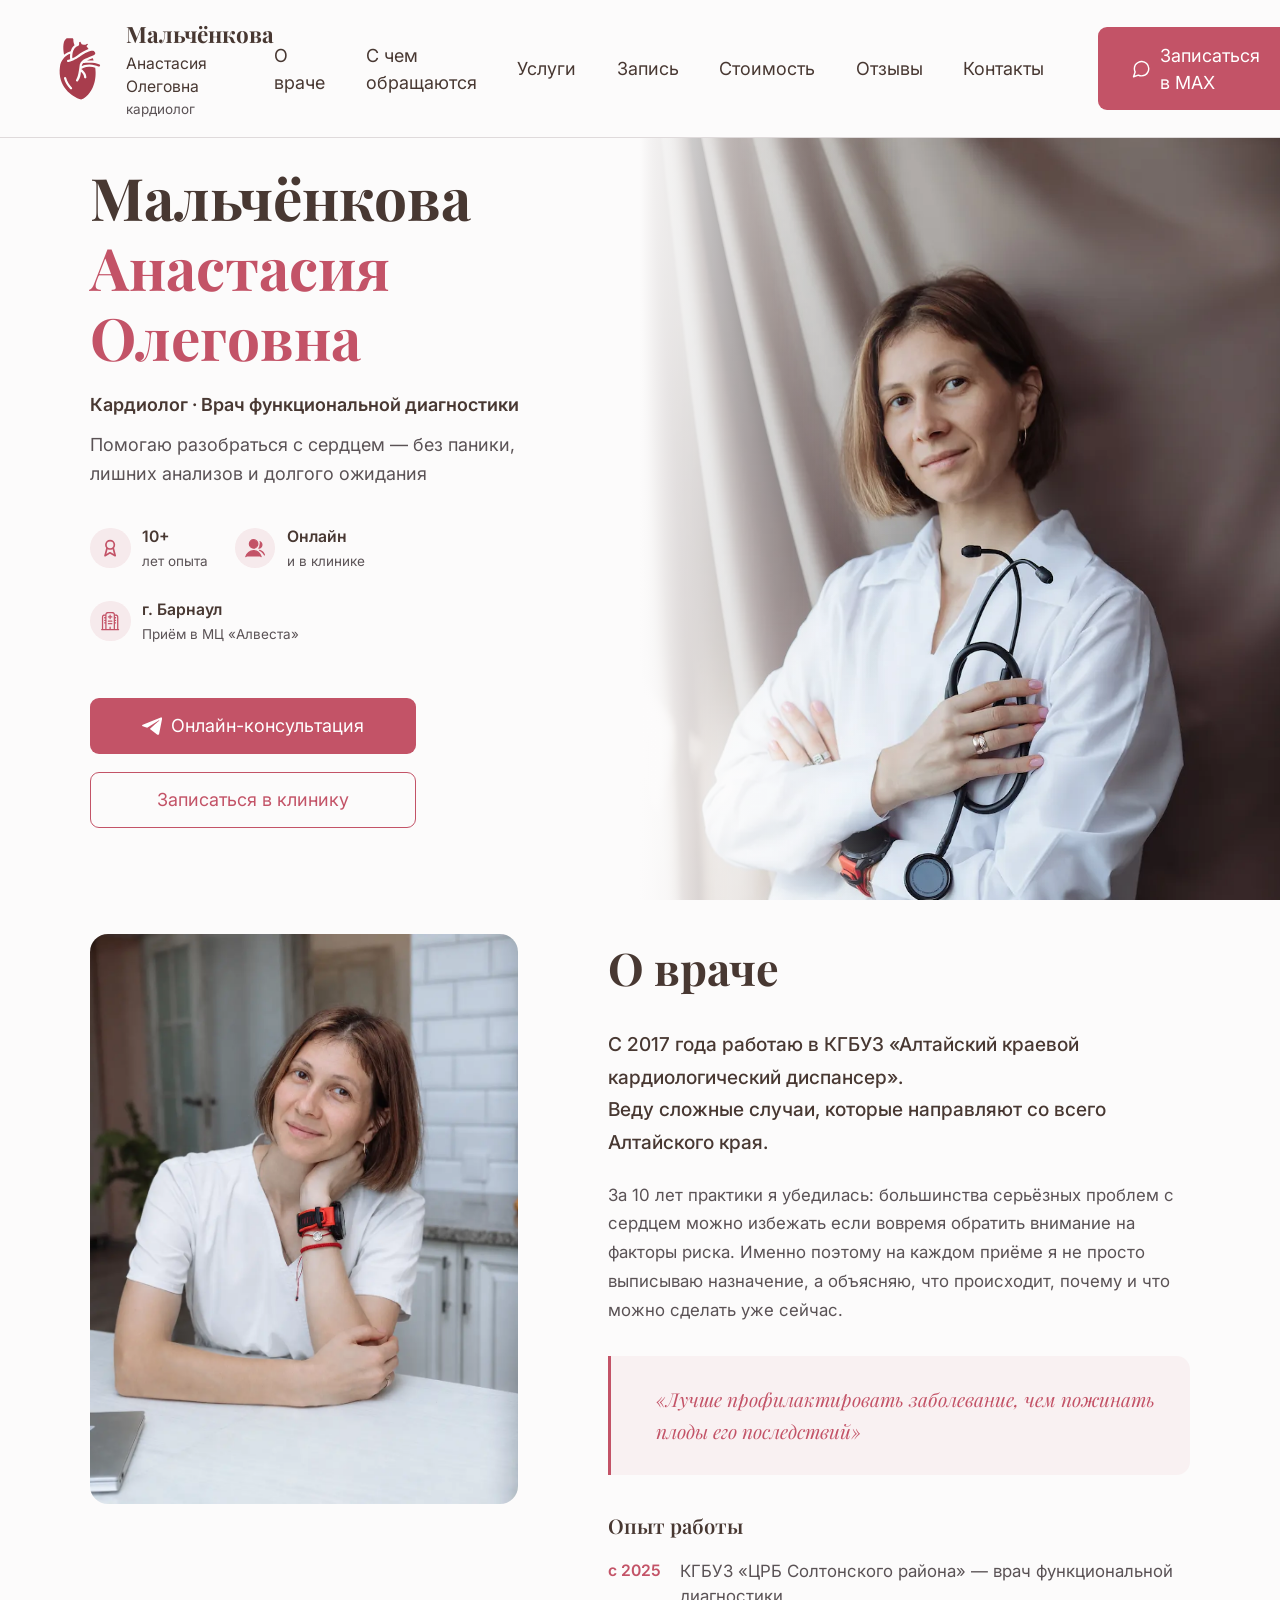
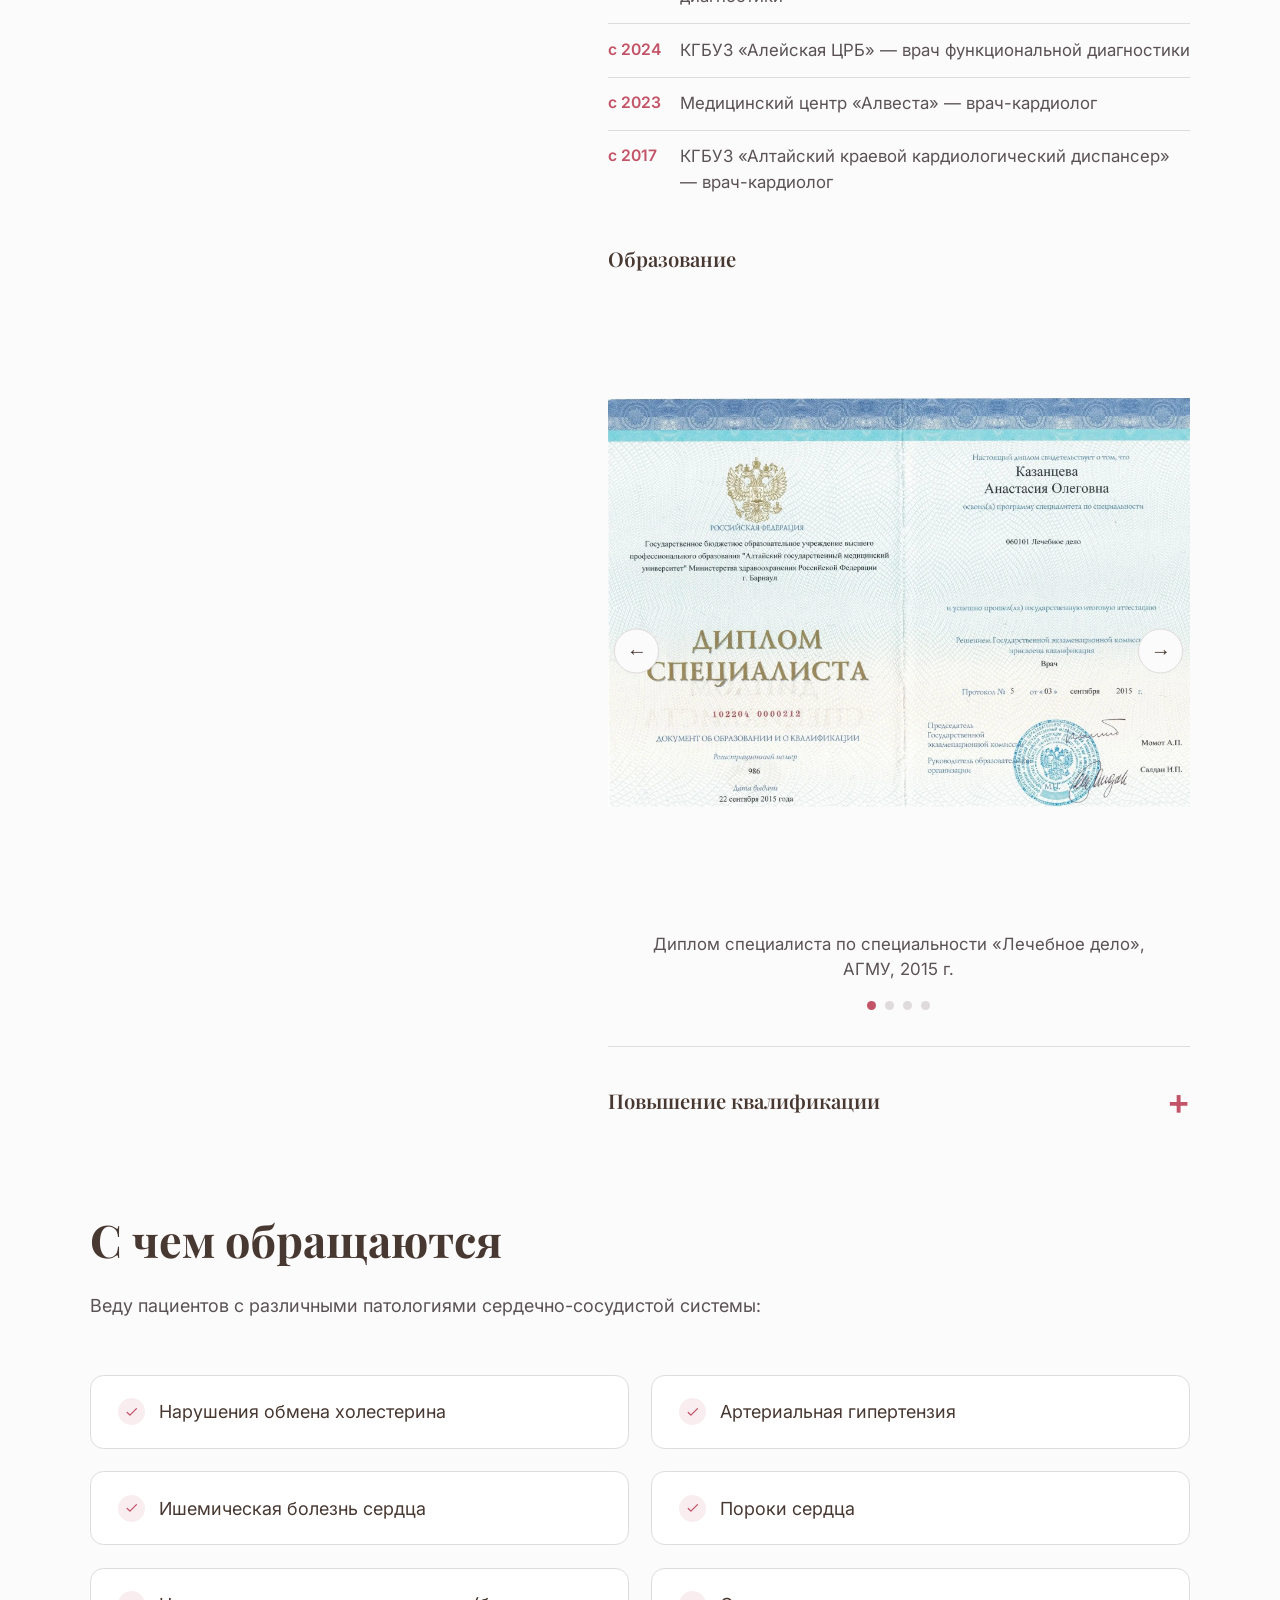
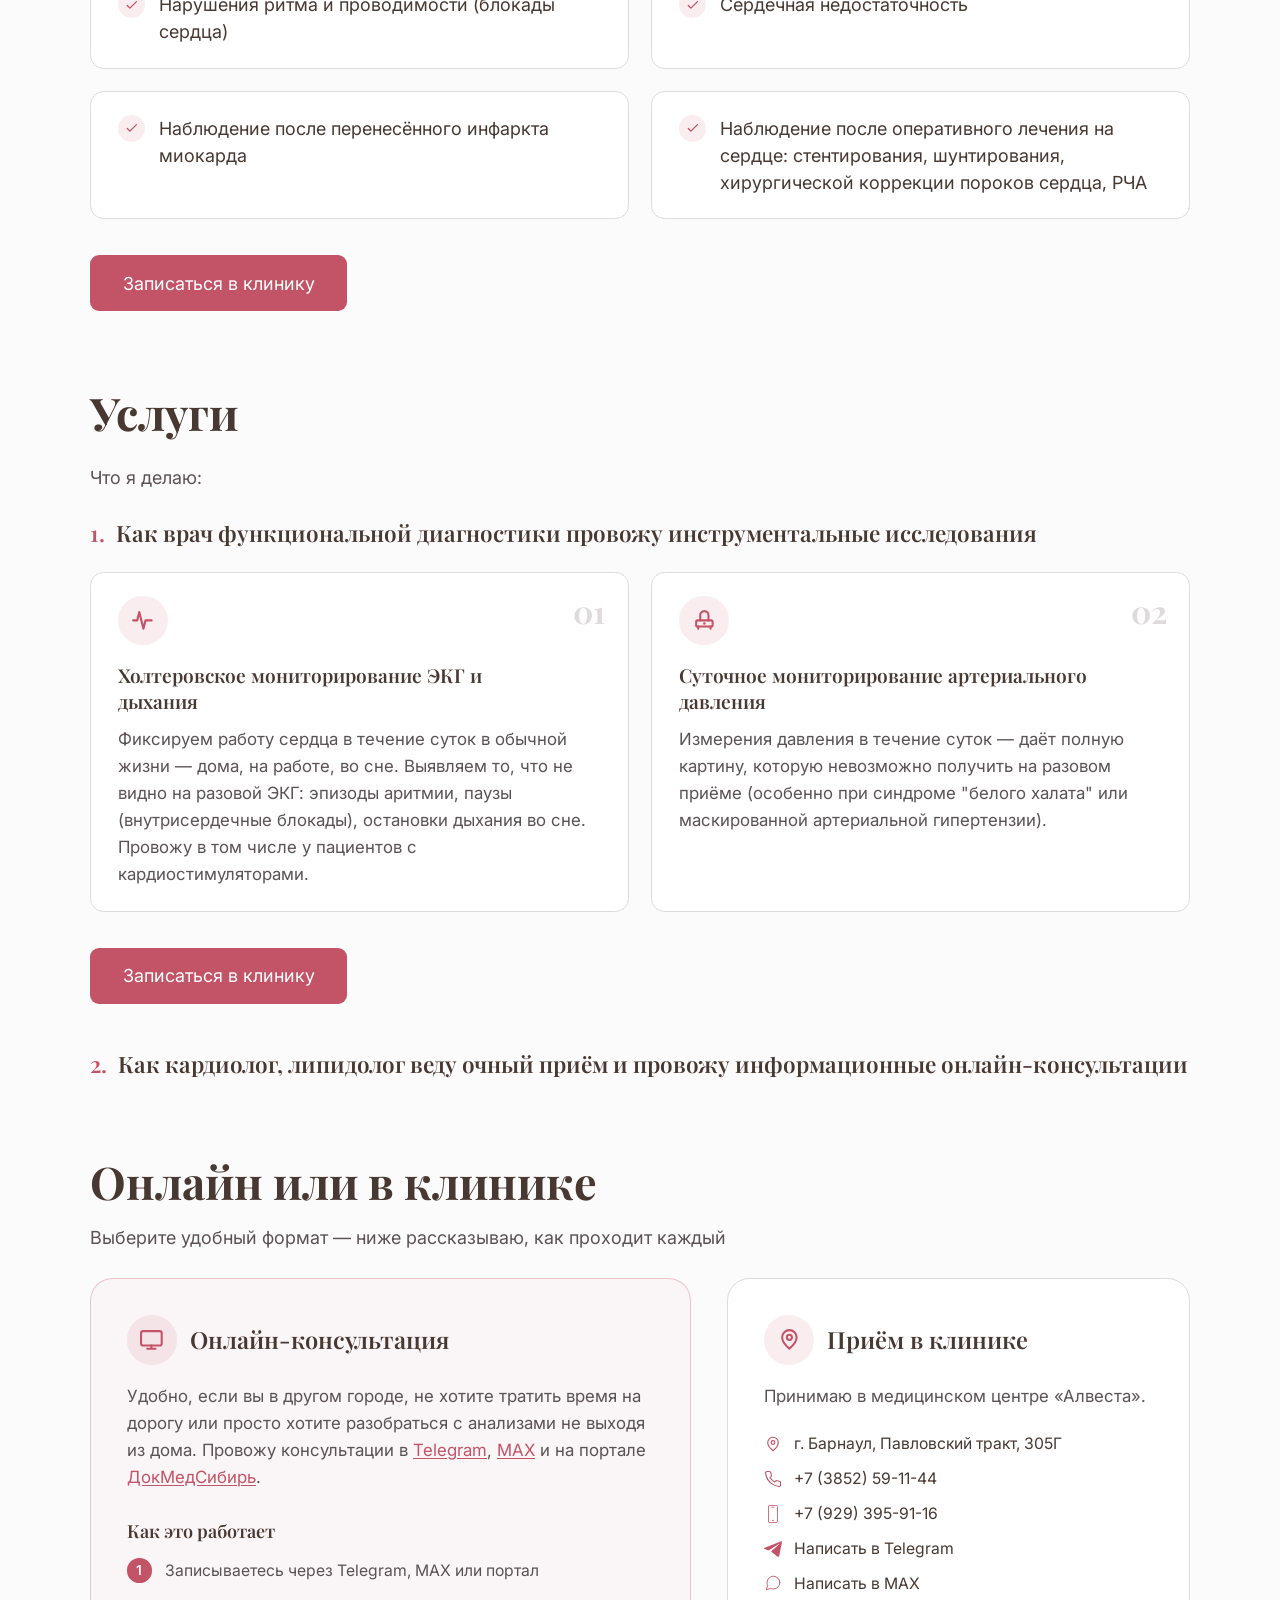
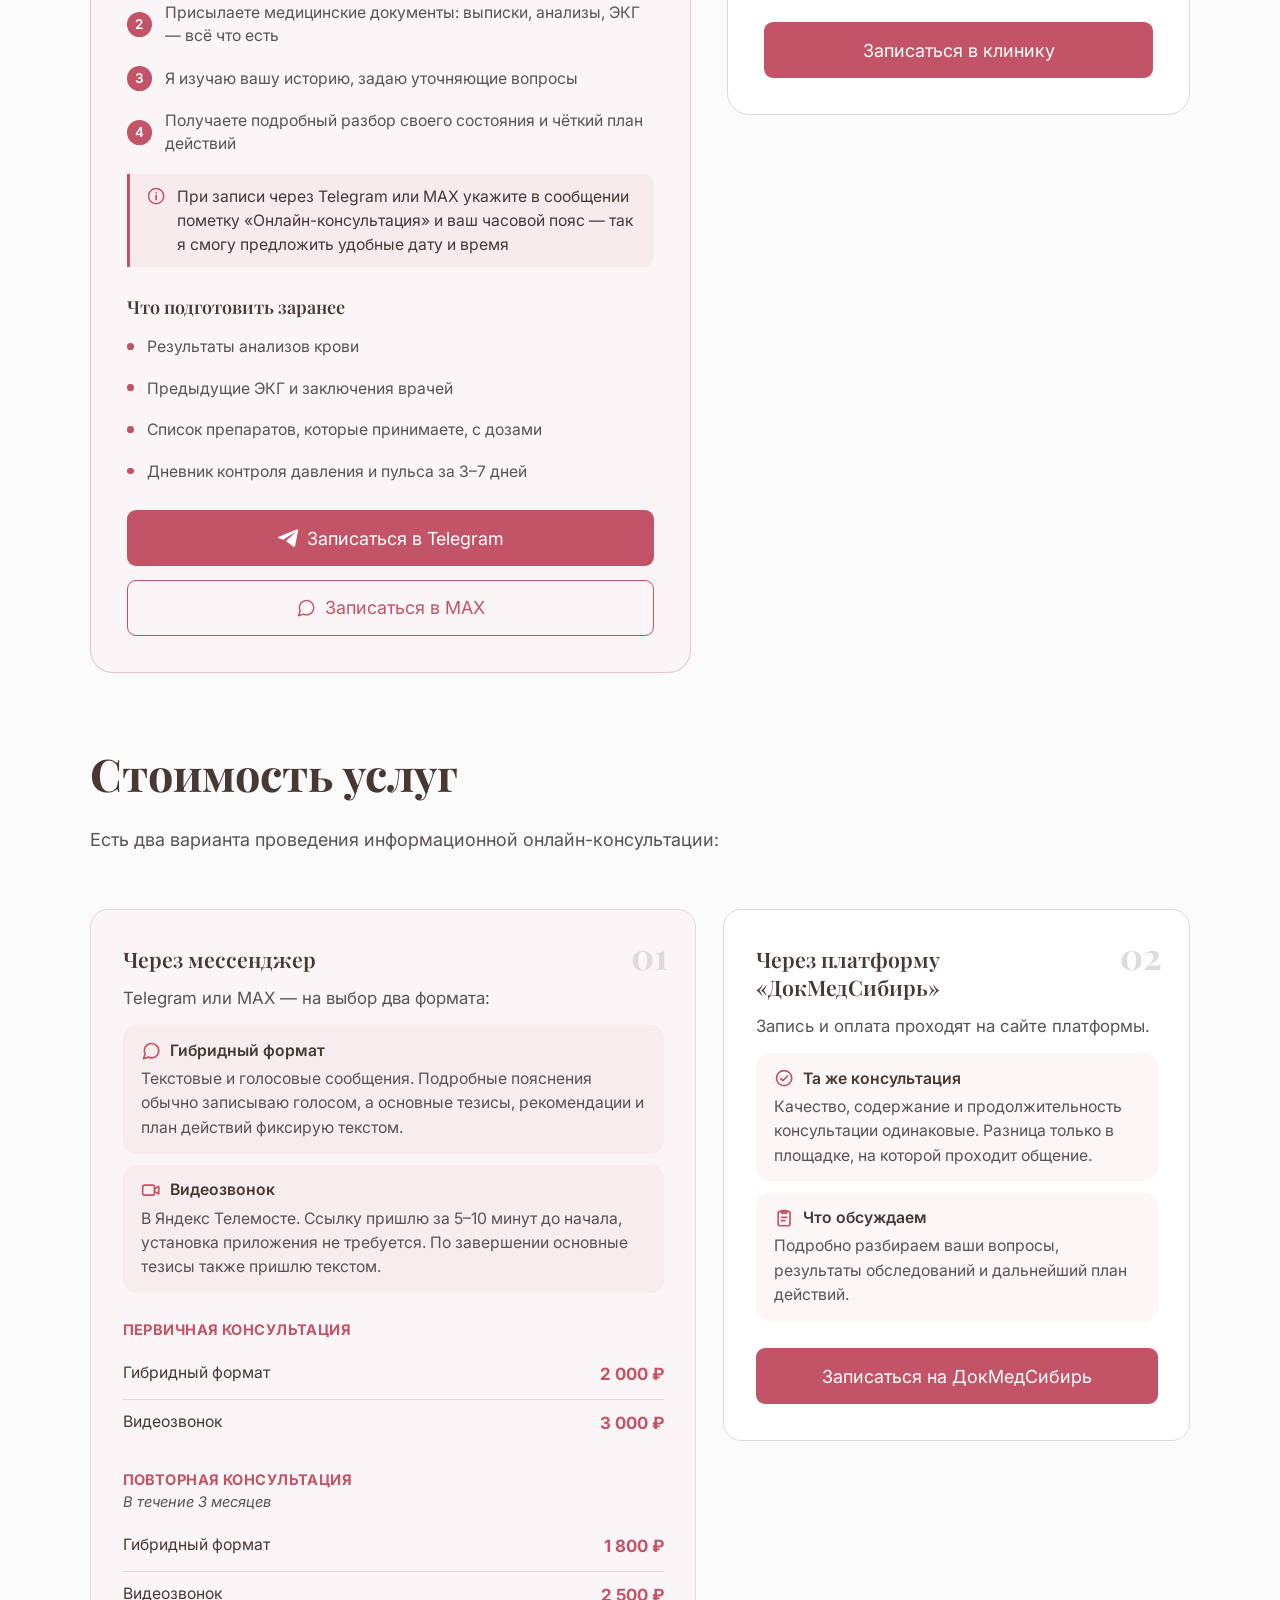
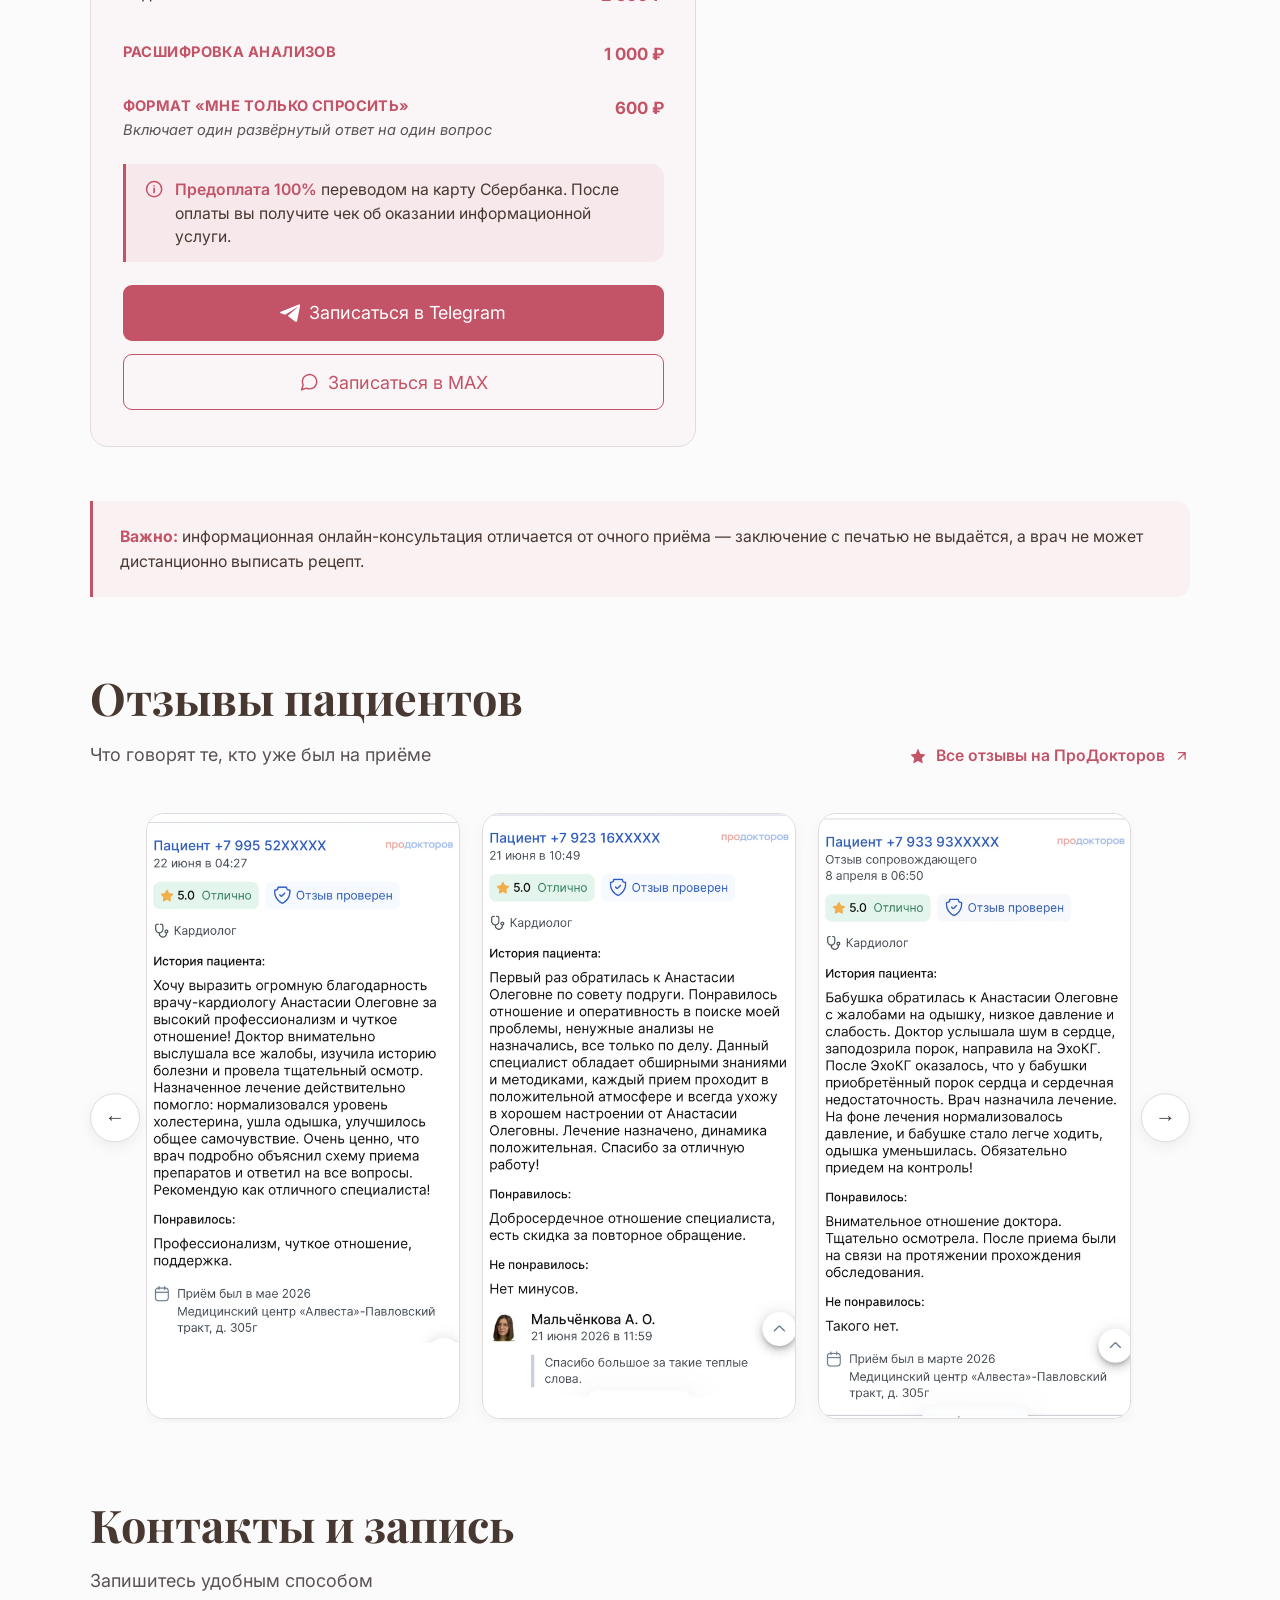
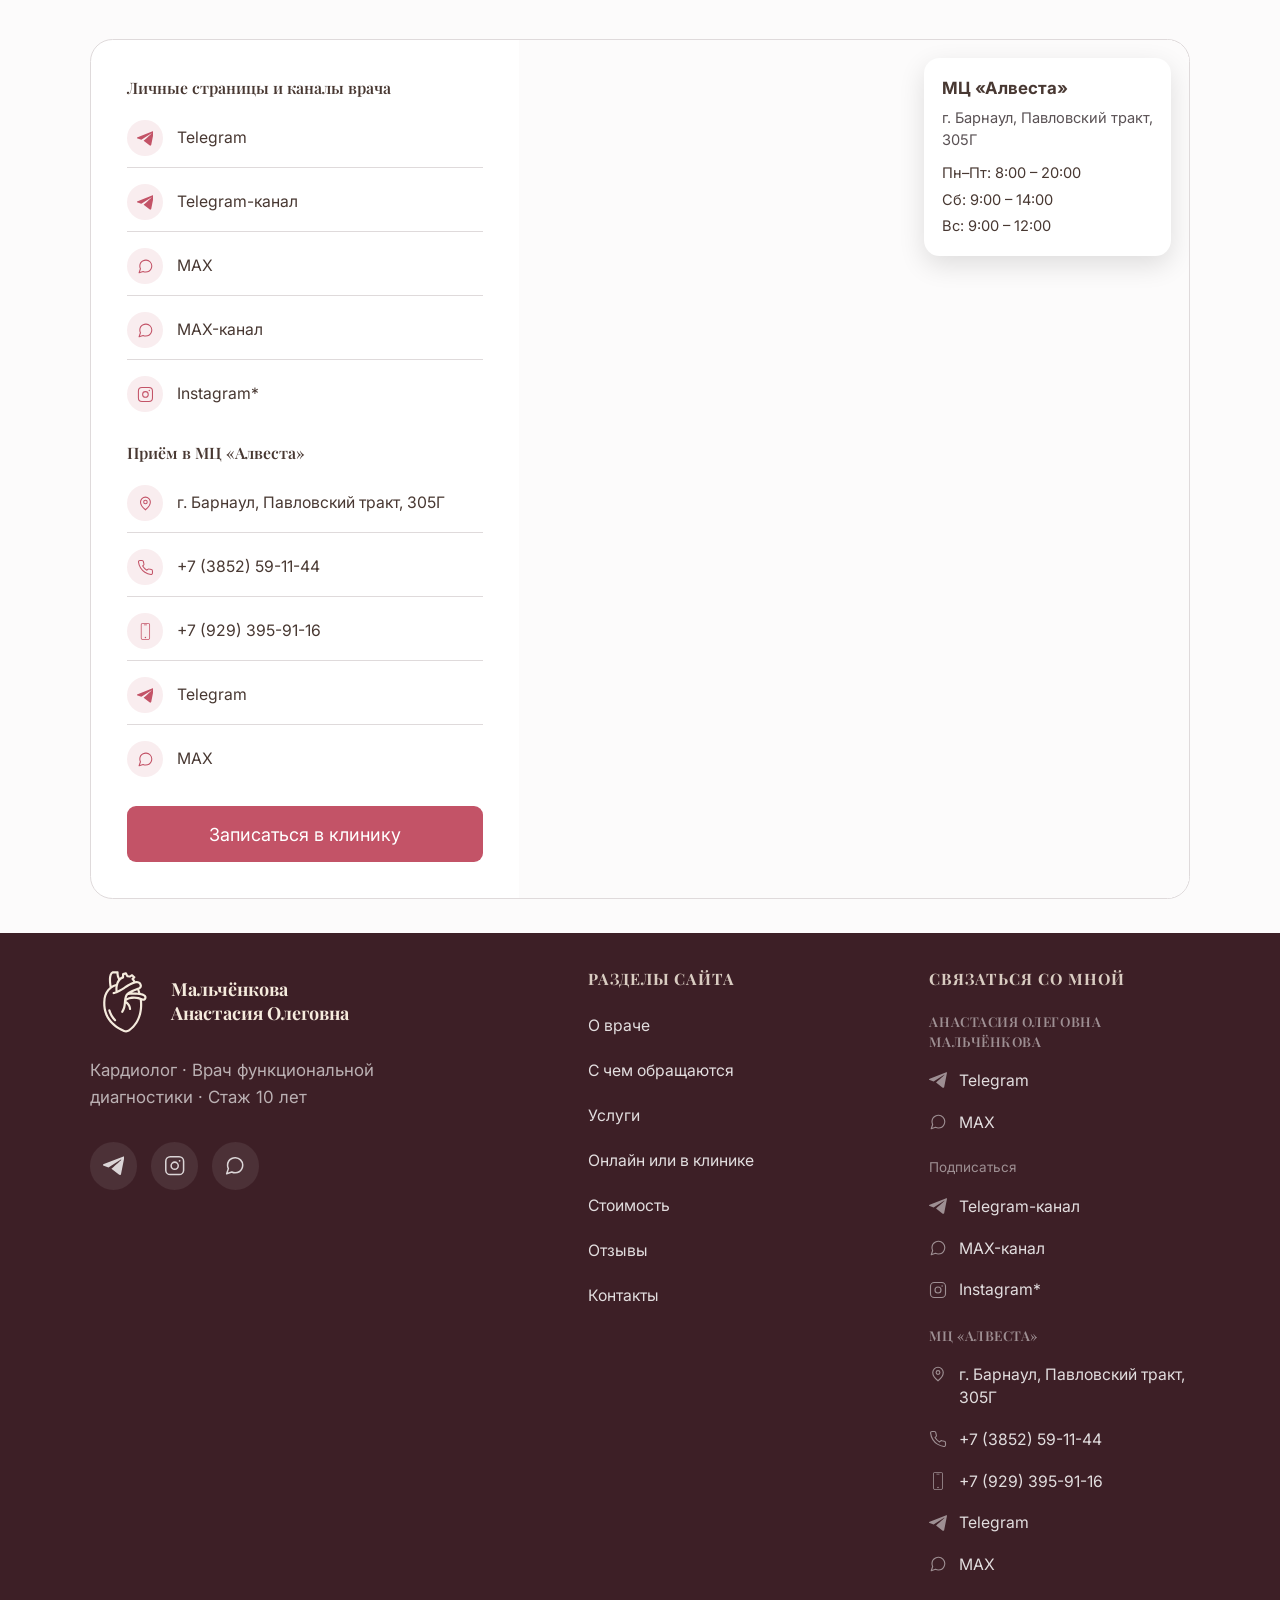
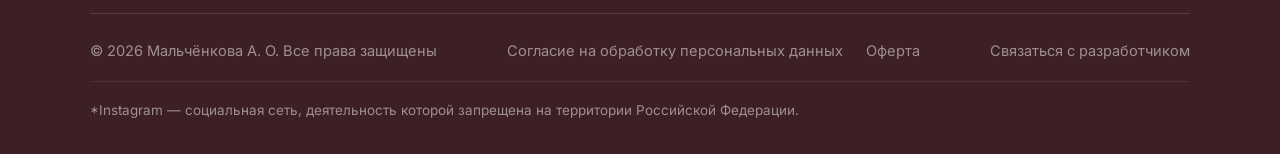
==== commit 2607dff3: "Бургер меню исходный стиль" ====
--- a/index.html
+++ b/index.html
@@ -53,7 +53,7 @@
       href="https://fonts.googleapis.com/css2?family=Inter:ital,opsz,wght@0,14..32,100..900;1,14..32,100..900&family=Playfair+Display:ital,wght@0,400..900;1,400..900&display=swap"
       rel="stylesheet"
     />
-    <link rel="stylesheet" href="css/main.css?v=4" />
+    <link rel="stylesheet" href="css/main.css?v=5" />
     <link rel="icon" type="image/png" href="favicon/favicon-96x96.png" sizes="96x96" />
     <link rel="icon" type="image/svg+xml" href="favicon/favicon.svg" />
     <link rel="shortcut icon" href="favicon/favicon.ico" />
@@ -95,7 +95,7 @@
           <div class="header__logo-text">
             <span class="header__logo-name">Мальчёнкова</span>
             <span class="header__logo-title">Анастасия Олеговна</span>
-            <span class="header__logo-spec">Врач-кардиолог</span>
+            <span class="header__logo-spec">кардиолог</span>
           </div>
         </a>
         <nav class="nav">
--- a/css/main.css
+++ b/css/main.css
@@ -183,16 +183,13 @@
 }
 .header__burger {
   display: flex;
-  flex-shrink: 0;
-  width: 2.5rem;
-  height: 2.5rem;
+  background: none;
+  border: none;
+  cursor: pointer;
+  width: 24px;
+  height: 18px;
   position: relative;
   padding: 0;
-  border: none;
-  border-radius: 0.75rem;
-  background-color: rgba(195, 83, 103, 0.1);
-  cursor: pointer;
-  transition: background-color 0.3s;
 }
 @media (min-width: 80em) {
   .header__burger {
@@ -202,26 +199,26 @@
 .header__burger::before, .header__burger::after {
   content: "";
   position: absolute;
-  left: 0.6875rem;
+  width: 24px;
   height: 2px;
-  background-color: #c35367;
+  background-color: #483832;
   border-radius: 2px;
-  transition: transform 0.3s, width 0.3s, background-color 0.3s;
+  left: 0;
+  transition: transform 0.3s, box-shadow 0.3s, background-color 0.3s;
 }
 .header__burger::before {
-  top: 0.9375rem;
-  width: 1.125rem;
+  top: 0;
+  box-shadow: 0 8px 0 #483832;
 }
 .header__burger::after {
-  top: 1.4375rem;
-  width: 0.75rem;
+  top: 16px;
 }
 .header__burger.is-active::before {
-  transform: translateY(0.25rem) rotate(45deg);
+  transform: translateY(8px) rotate(45deg);
+  box-shadow: none;
 }
 .header__burger.is-active::after {
-  width: 1.125rem;
-  transform: translateY(-0.25rem) rotate(-45deg);
+  transform: translateY(-8px) rotate(-45deg);
 }
 
 @media (min-width: 48em) {
@@ -2589,61 +2586,10 @@
 }
 
 @media (max-width: 47.99em) {
-  .header,
-  .header.is-scrolled,
-  .header.is-scrolled.is-over-footer {
-    padding: 0.5rem 1rem 0;
+  .header {
     background-color: transparent;
     border-bottom-color: transparent;
     box-shadow: none;
-    backdrop-filter: none;
-    -webkit-backdrop-filter: none;
-  }
-  .header__container,
-  .header.is-scrolled .header__container {
-    min-height: 3.75rem;
-    padding: 0.5rem 0.5rem 0.5rem 0.75rem;
-    border: 1px solid transparent;
-    border-radius: 1rem;
-    transition: background-color 0.3s ease, border-color 0.3s ease, box-shadow 0.3s ease;
-  }
-  .header.is-scrolled .header__container {
-    background-color: rgba(252, 251, 251, 0.85);
-    border-color: #dfdadb;
-    box-shadow: 0 0.25rem 1rem rgba(0, 0, 0, 0.08);
-    backdrop-filter: blur(12px);
-    -webkit-backdrop-filter: blur(12px);
-  }
-  .header.is-scrolled.is-over-footer .header__container {
-    background-color: rgba(252, 251, 251, 0.96);
-  }
-  .header__logo-icon {
-    width: 2.5rem;
-    height: 2.5rem;
-  }
-  .header__logo-text {
-    flex-direction: row;
-    flex-wrap: wrap;
-    align-items: center;
-    -moz-column-gap: 0.375rem;
-         column-gap: 0.375rem;
-    row-gap: 0.125rem;
-    min-width: 0;
-  }
-  .header__logo-name {
-    order: 1;
-    font-size: 0.9375rem;
-    line-height: 1.2;
-  }
-  .header__logo-spec {
-    order: 2;
-    margin-top: 0;
-    padding: 0.1875rem 0.5rem;
-  }
-  .header__logo-title {
-    order: 3;
-    flex-basis: 100%;
-    line-height: 1.3;
   }
   .header:not(.is-scrolled):not(.menu-open) .header__logo-name,
   .header:not(.is-scrolled):not(.menu-open) .header__logo-title {
@@ -2660,23 +2606,15 @@
     color: #fff;
     filter: drop-shadow(0 1px 4px rgba(0, 0, 0, 0.5));
   }
-  .header:not(.is-scrolled):not(.menu-open) .header__burger {
-    background-color: rgba(255, 255, 255, 0.22);
-    backdrop-filter: blur(4px);
-    -webkit-backdrop-filter: blur(4px);
-  }
   .header:not(.is-scrolled):not(.menu-open) .header__burger::before, .header:not(.is-scrolled):not(.menu-open) .header__burger::after {
     background-color: #fff;
   }
-  .header.menu-open,
-  .header.menu-open.is-scrolled,
-  .header.menu-open.is-scrolled.is-over-footer {
+  .header:not(.is-scrolled):not(.menu-open) .header__burger::before {
+    box-shadow: 0 8px 0 #fff;
+  }
+  .header.menu-open {
     background-color: #fcfbfb;
-  }
-  .header.menu-open .header__container,
-  .header.menu-open.is-scrolled.is-over-footer .header__container {
-    background-color: #fcfbfb;
-    border-color: #dfdadb;
+    border-bottom-color: #dfdadb;
   }
   .hero {
     padding-top: 0;
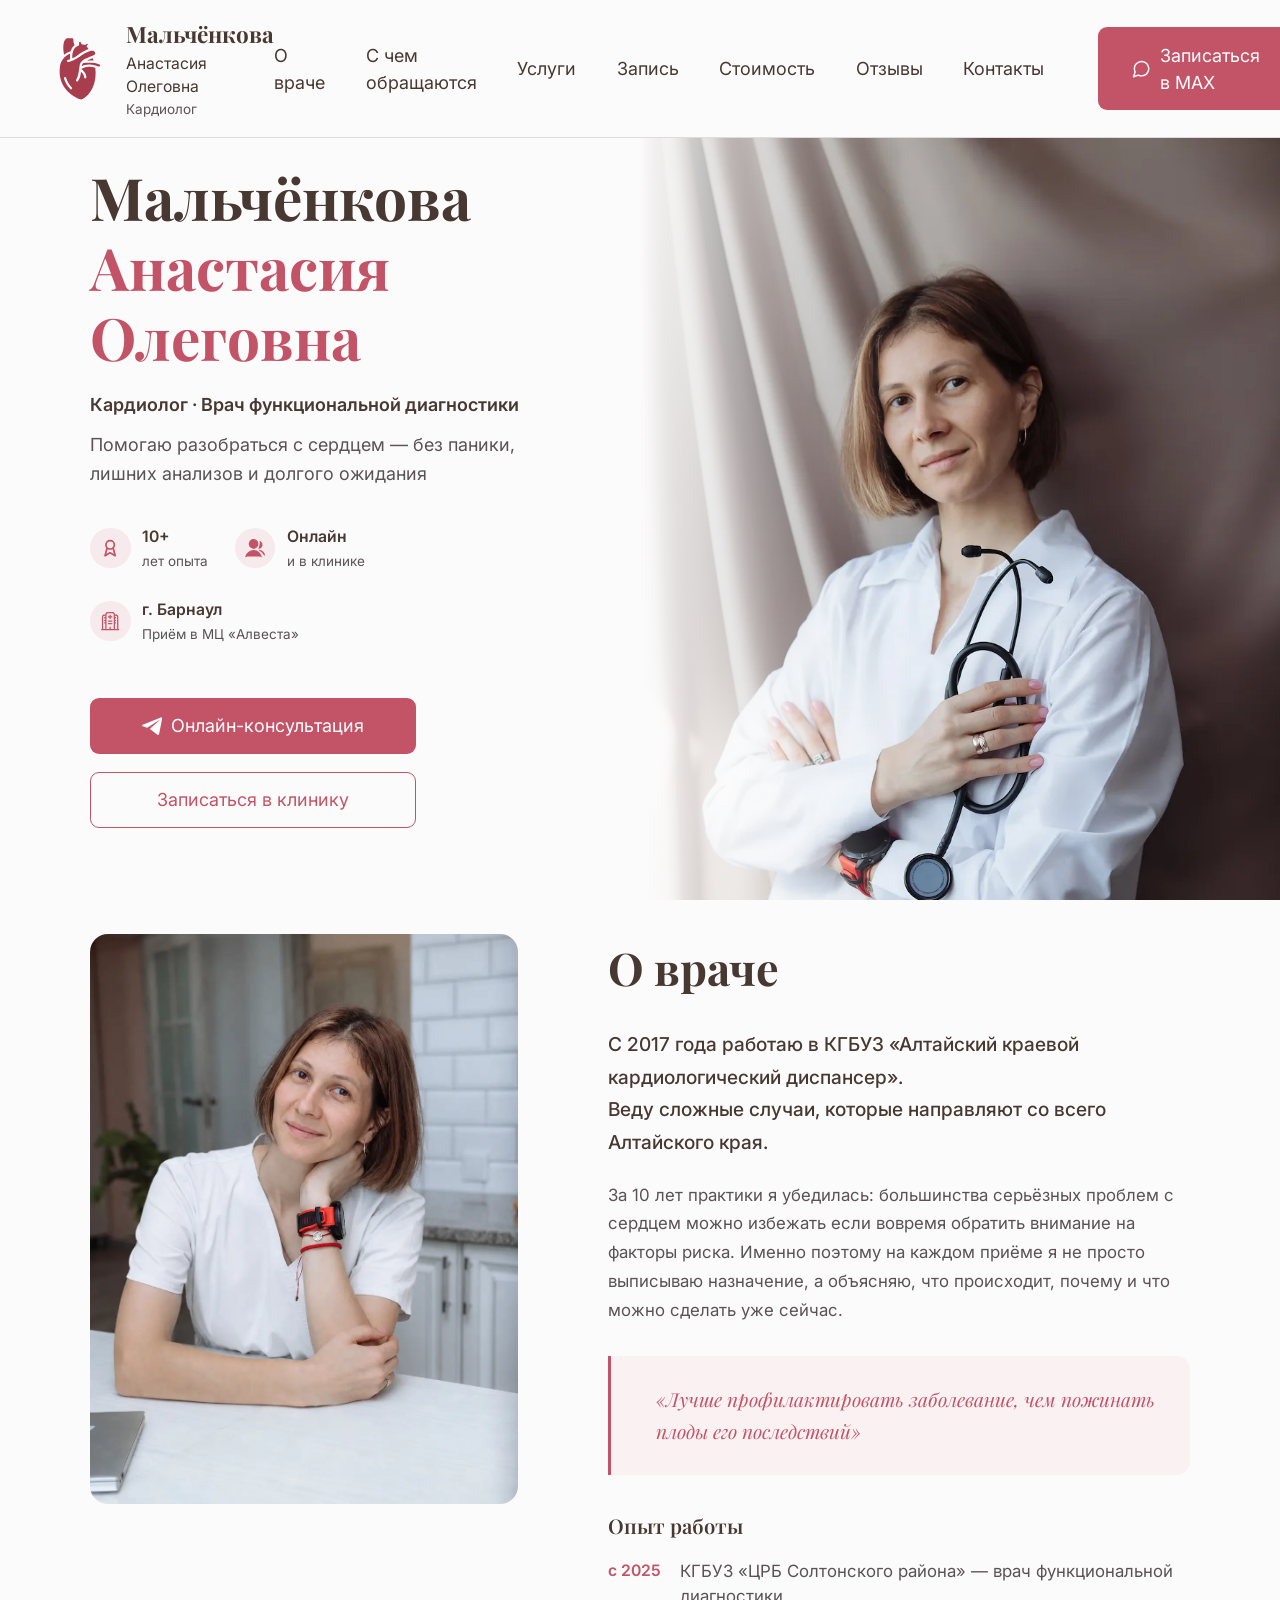
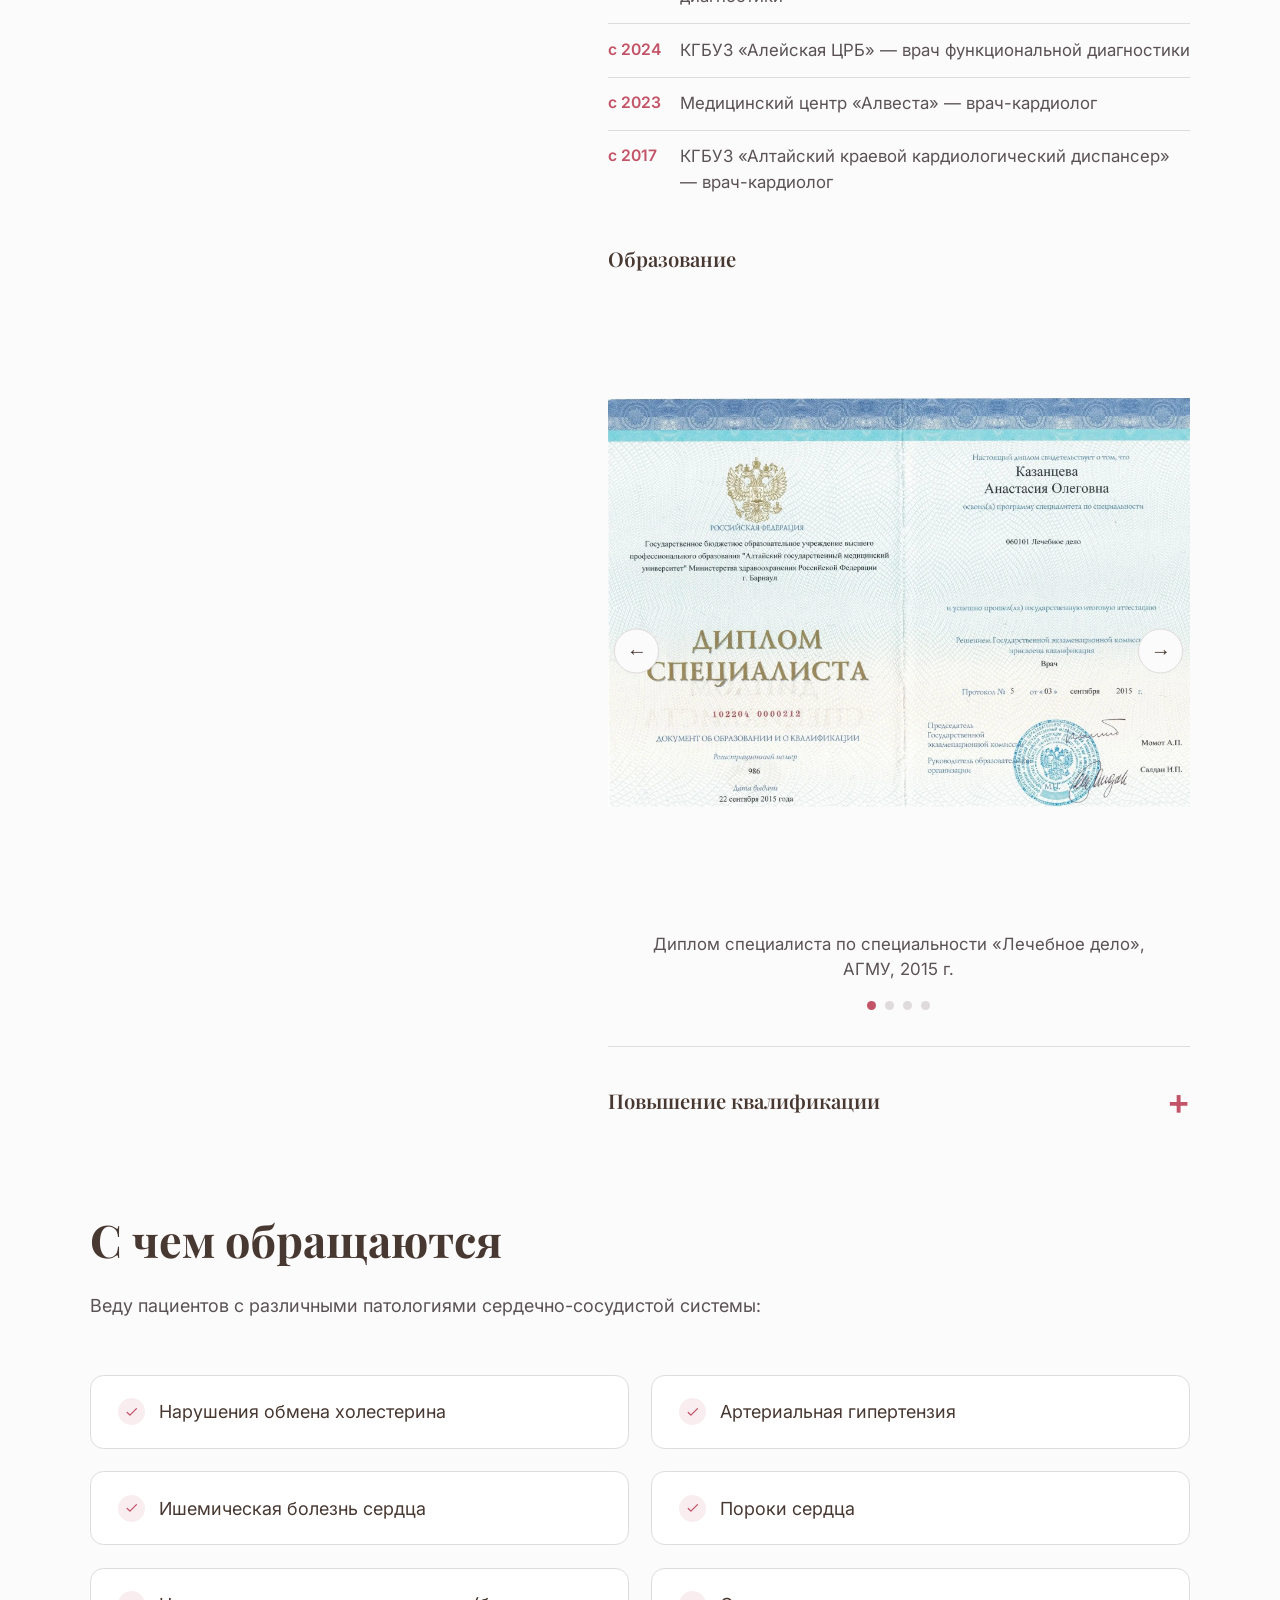
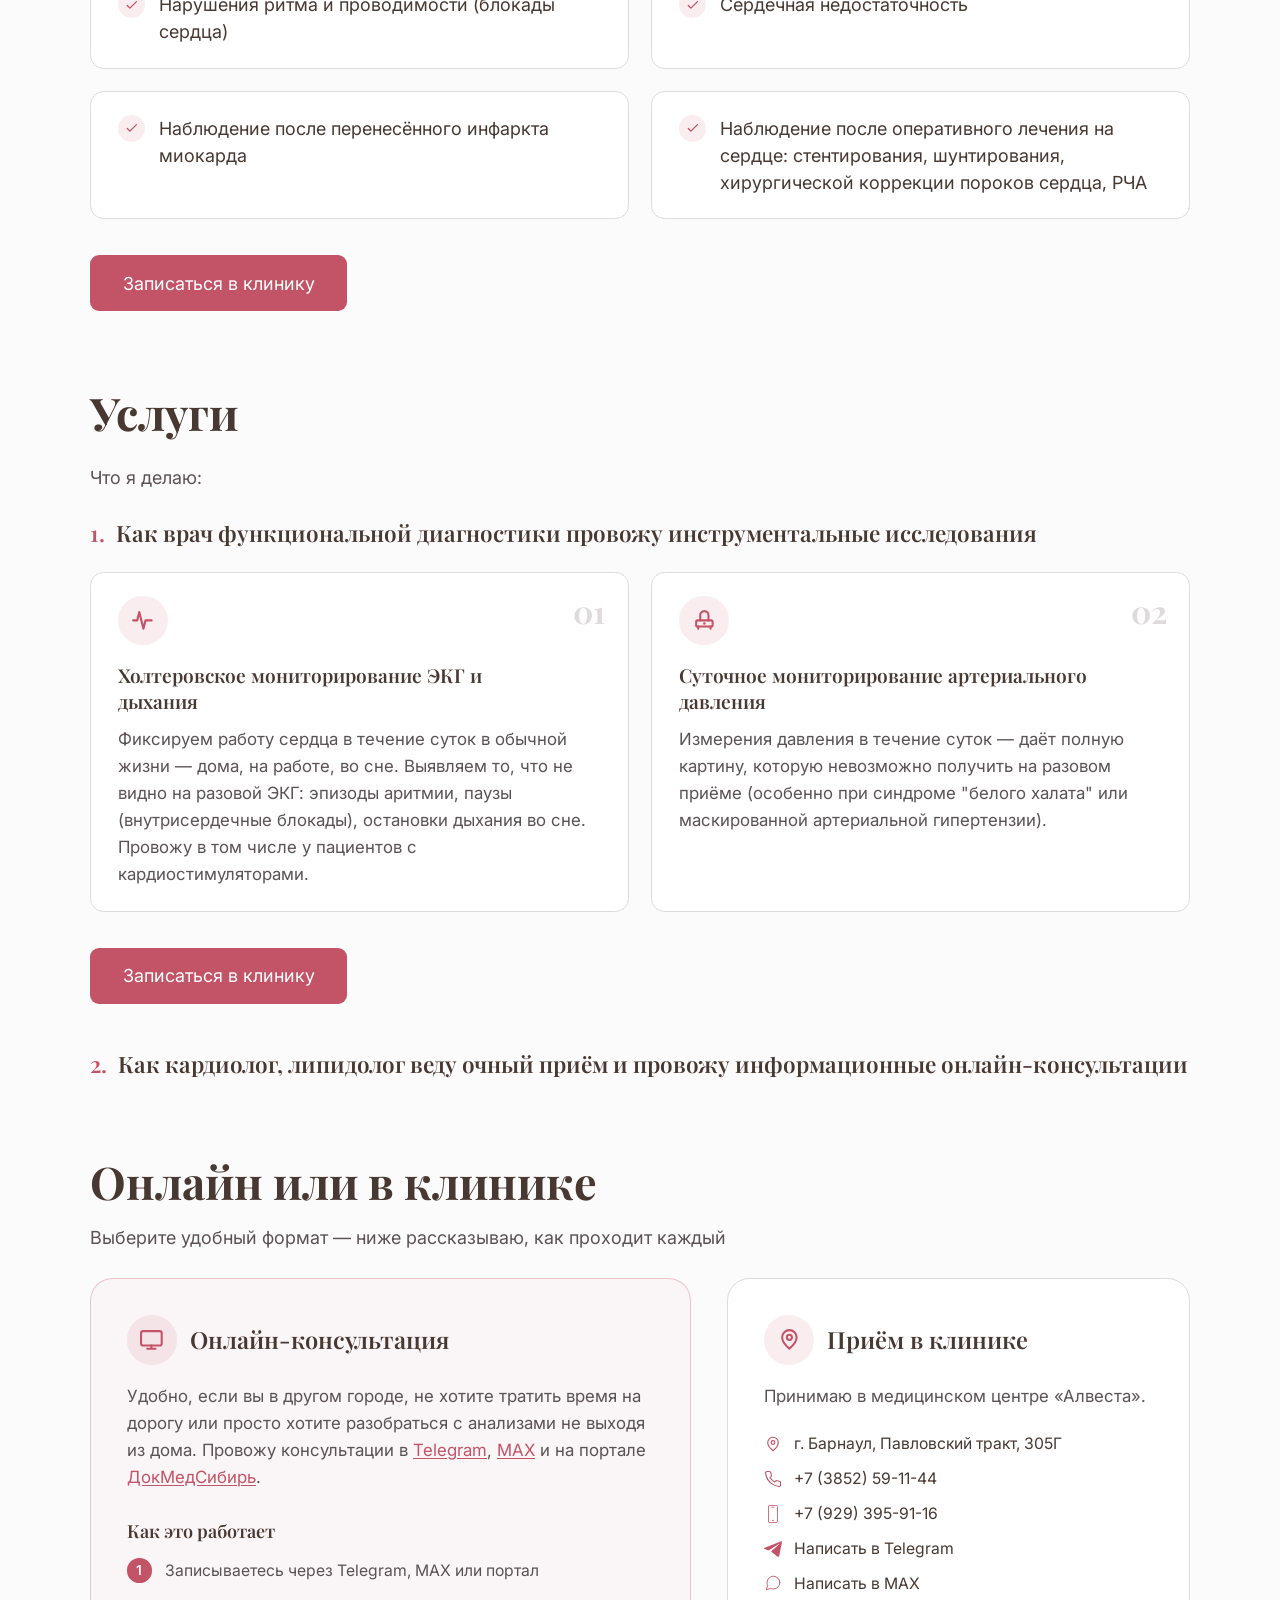
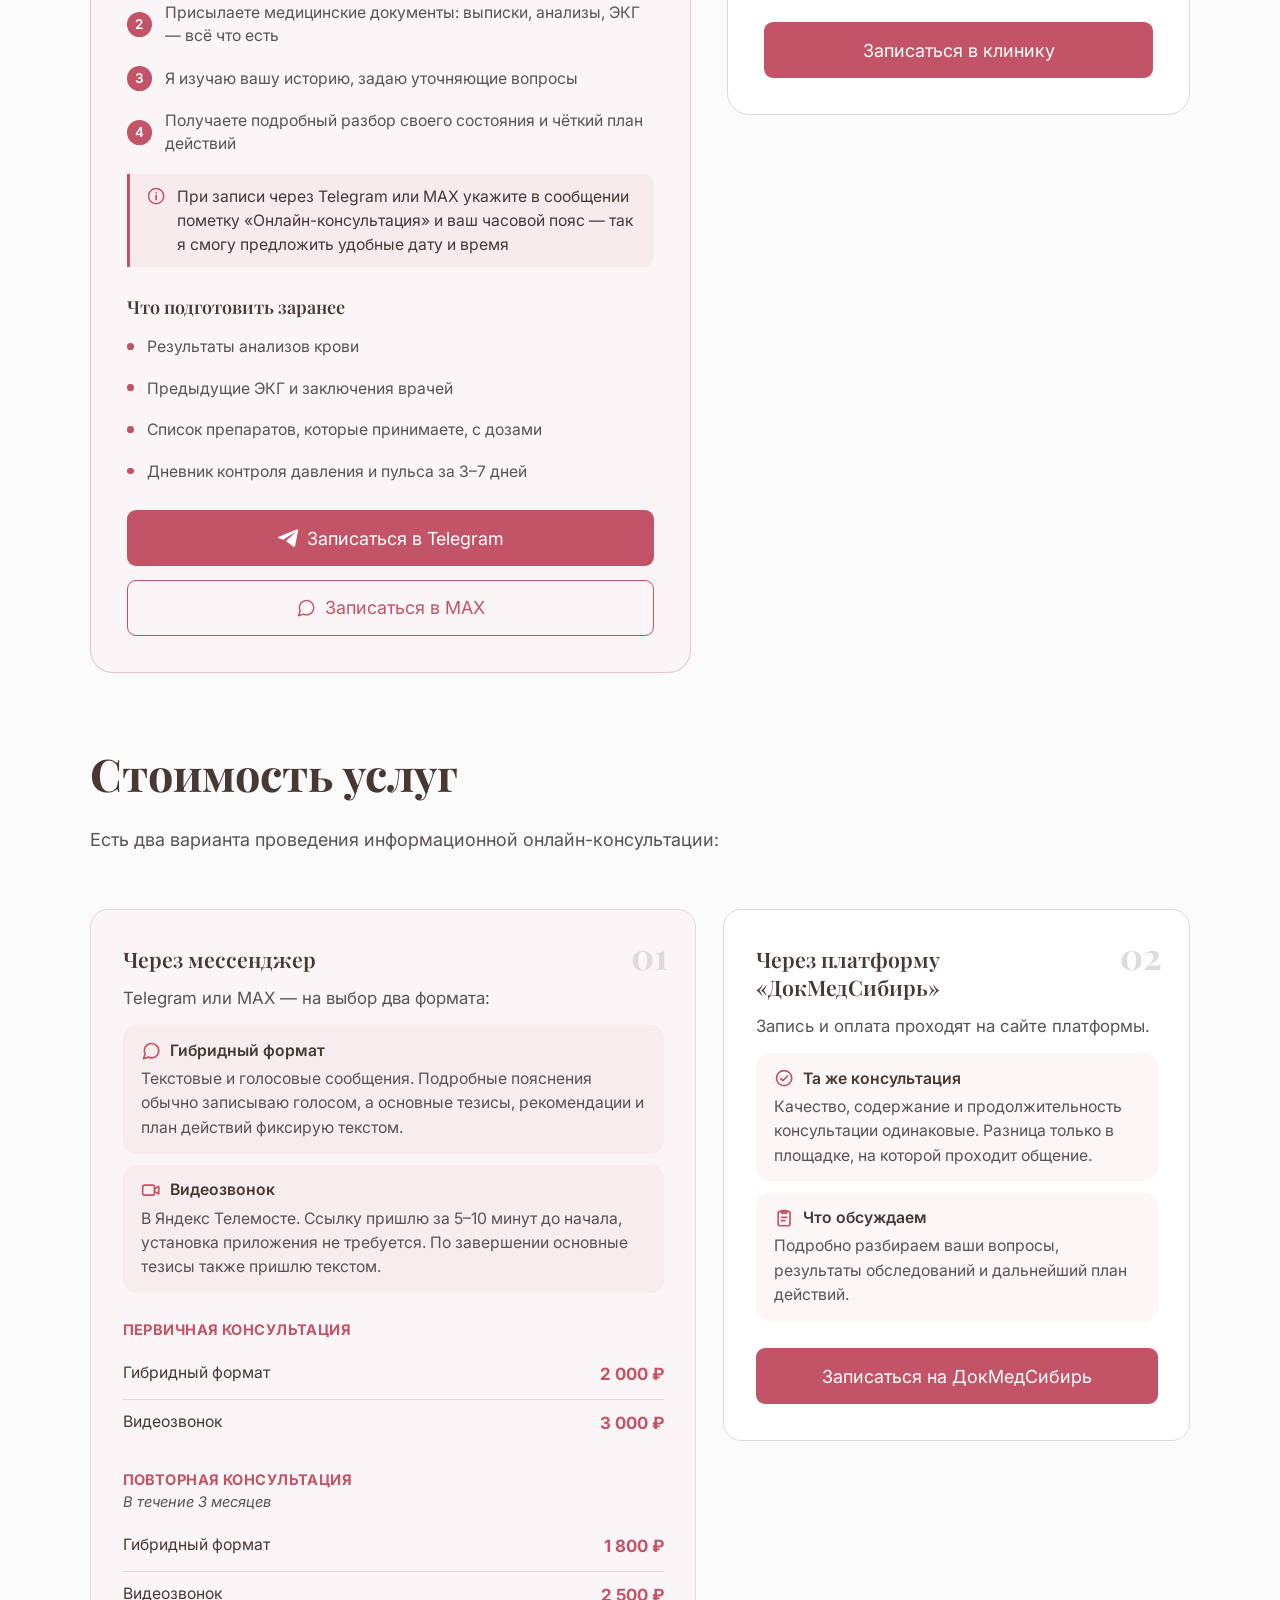
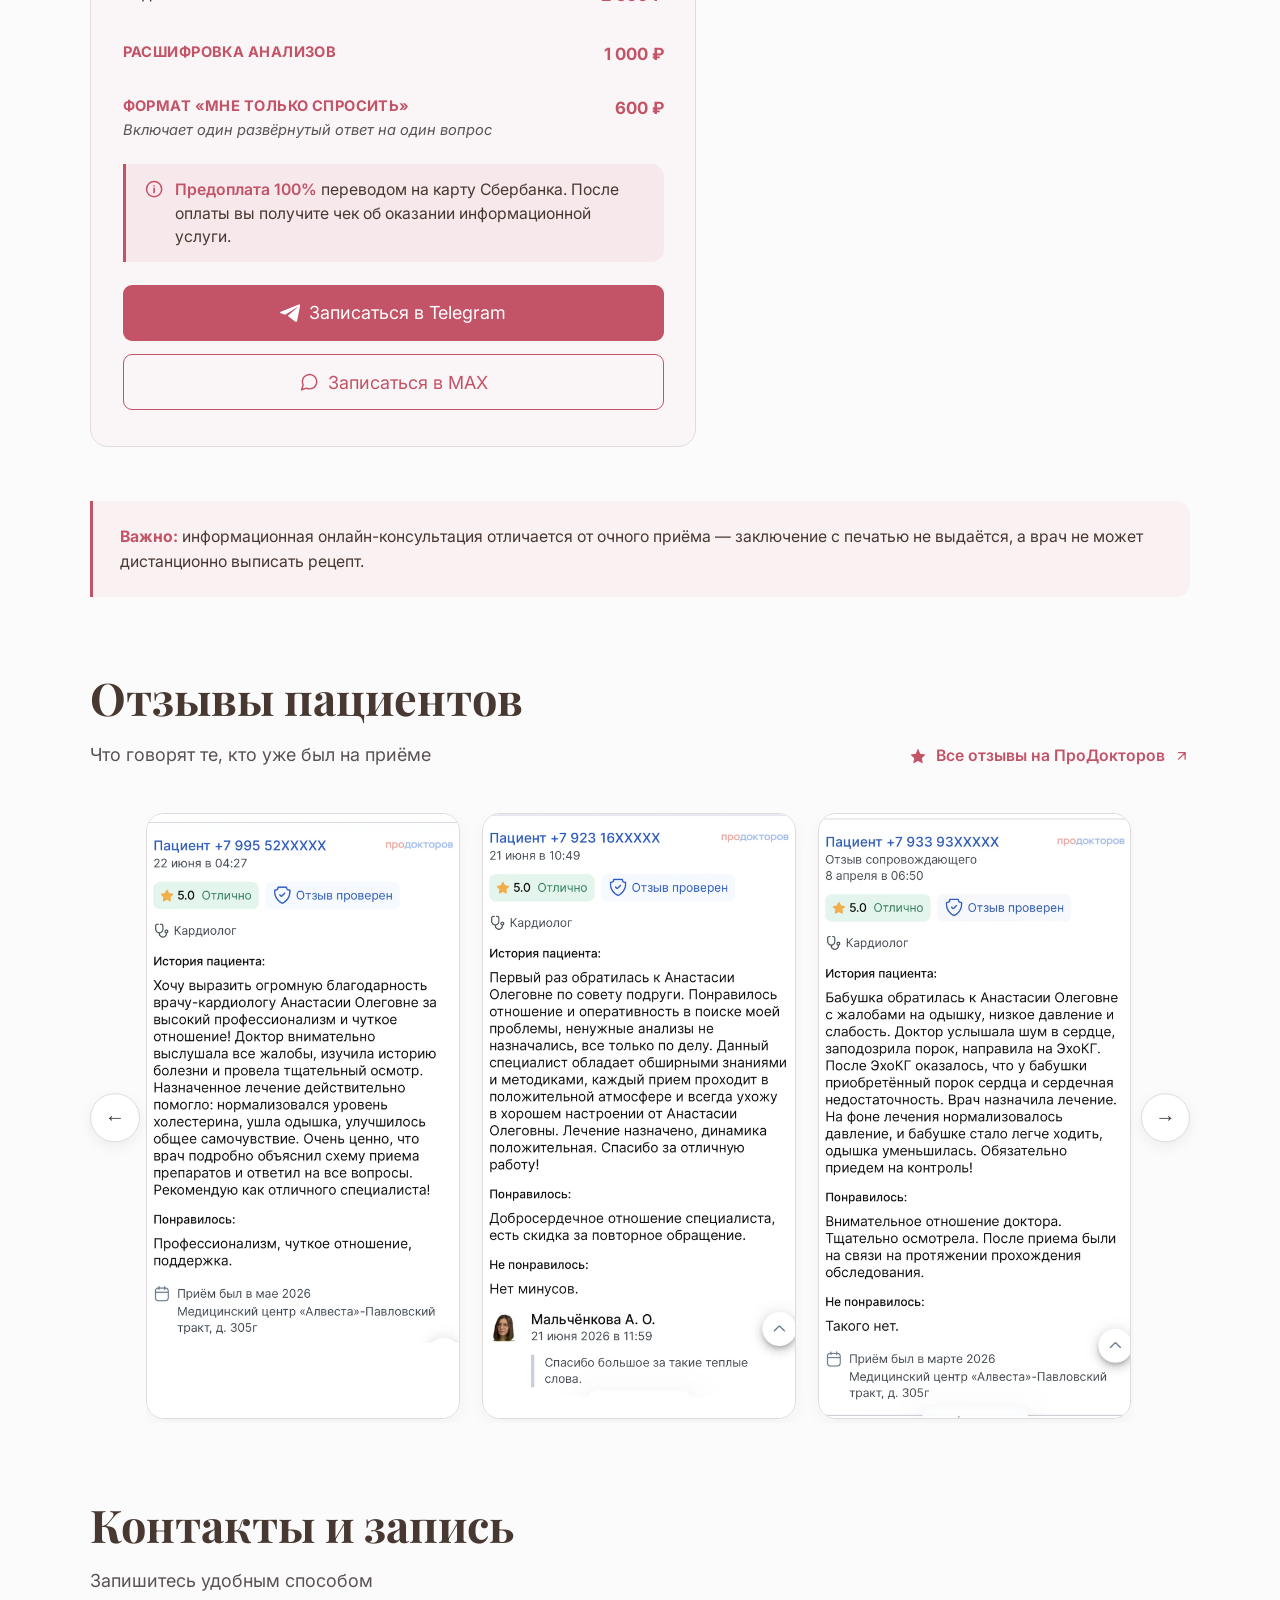
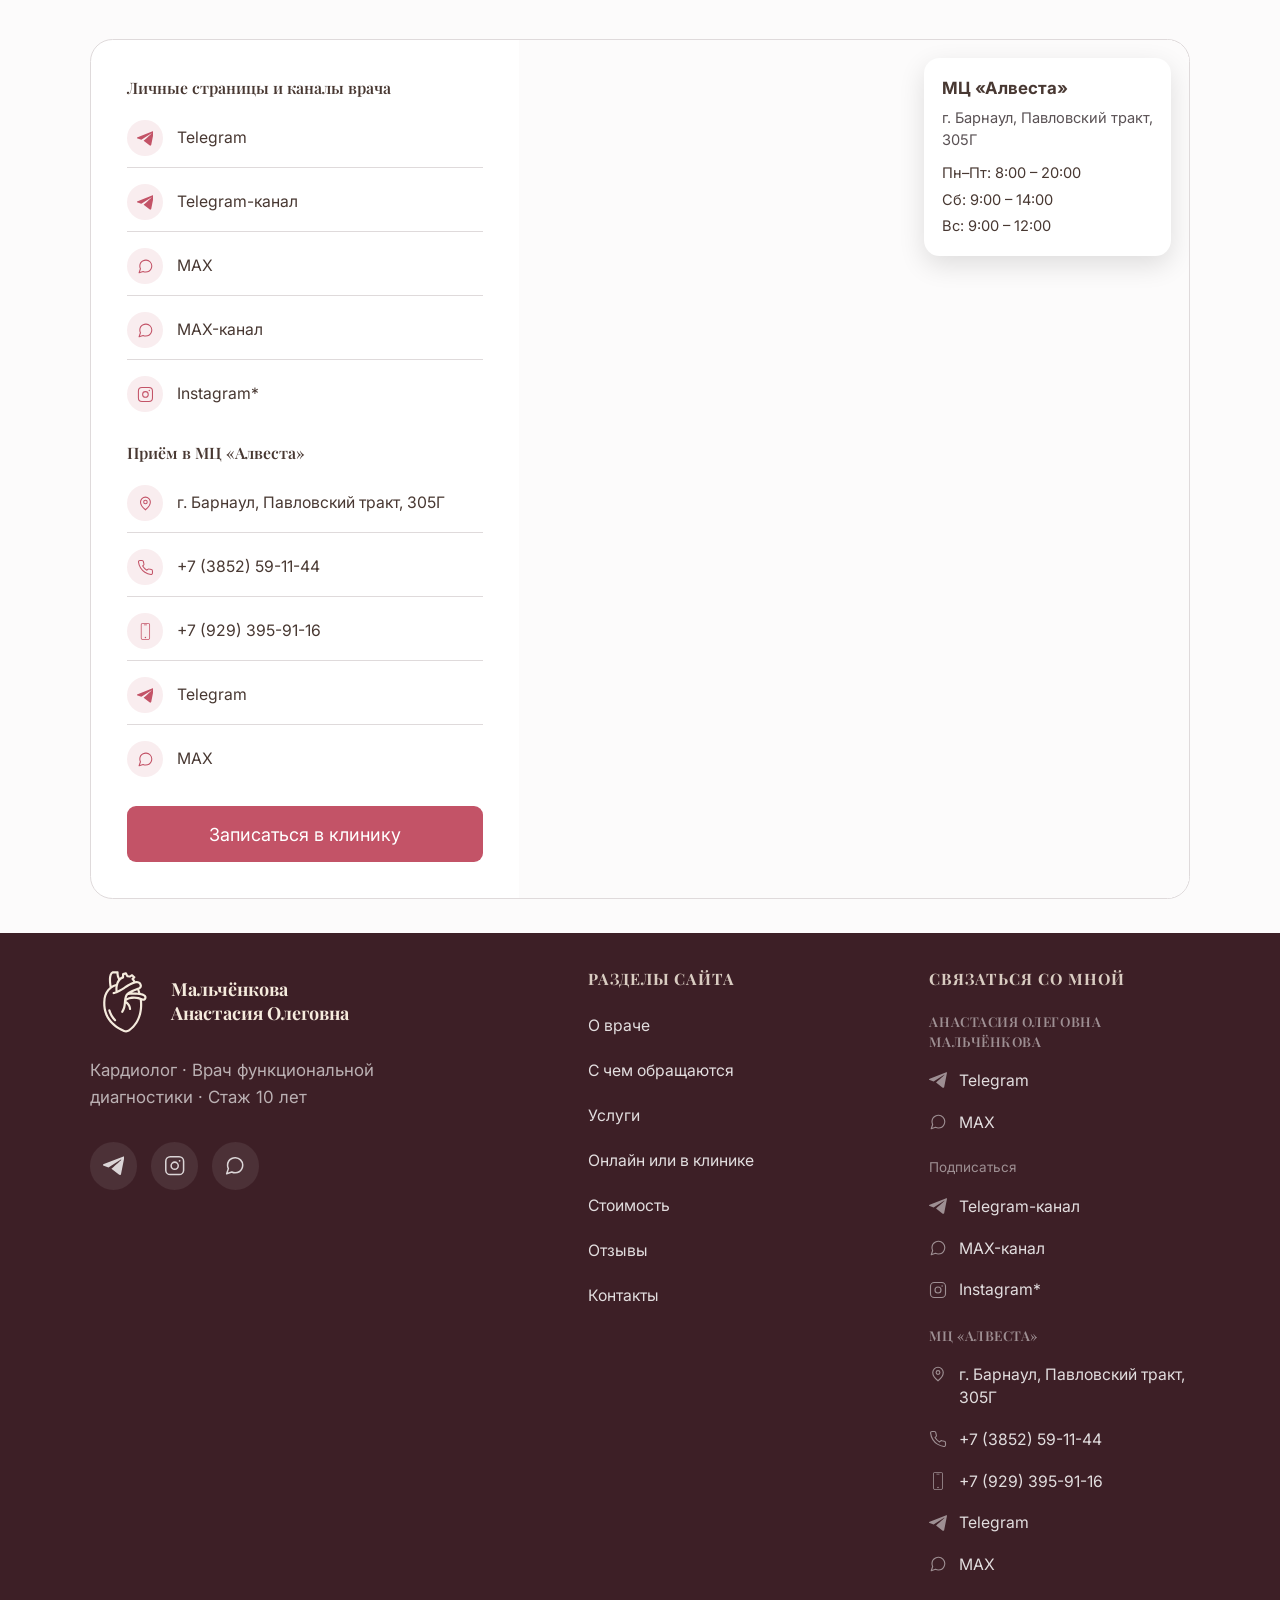
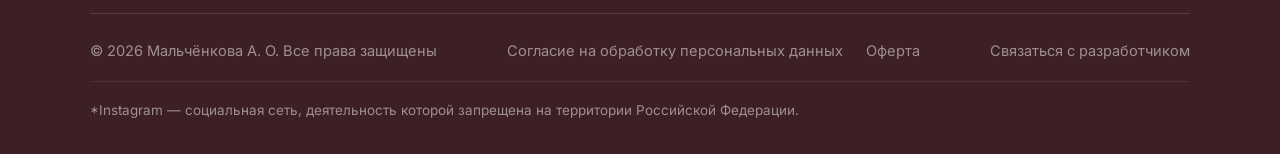
==== commit 253992b2: "Метка с большой буквы" ====
--- a/index.html
+++ b/index.html
@@ -95,7 +95,7 @@
           <div class="header__logo-text">
             <span class="header__logo-name">Мальчёнкова</span>
             <span class="header__logo-title">Анастасия Олеговна</span>
-            <span class="header__logo-spec">кардиолог</span>
+            <span class="header__logo-spec">Кардиолог</span>
           </div>
         </a>
         <nav class="nav">
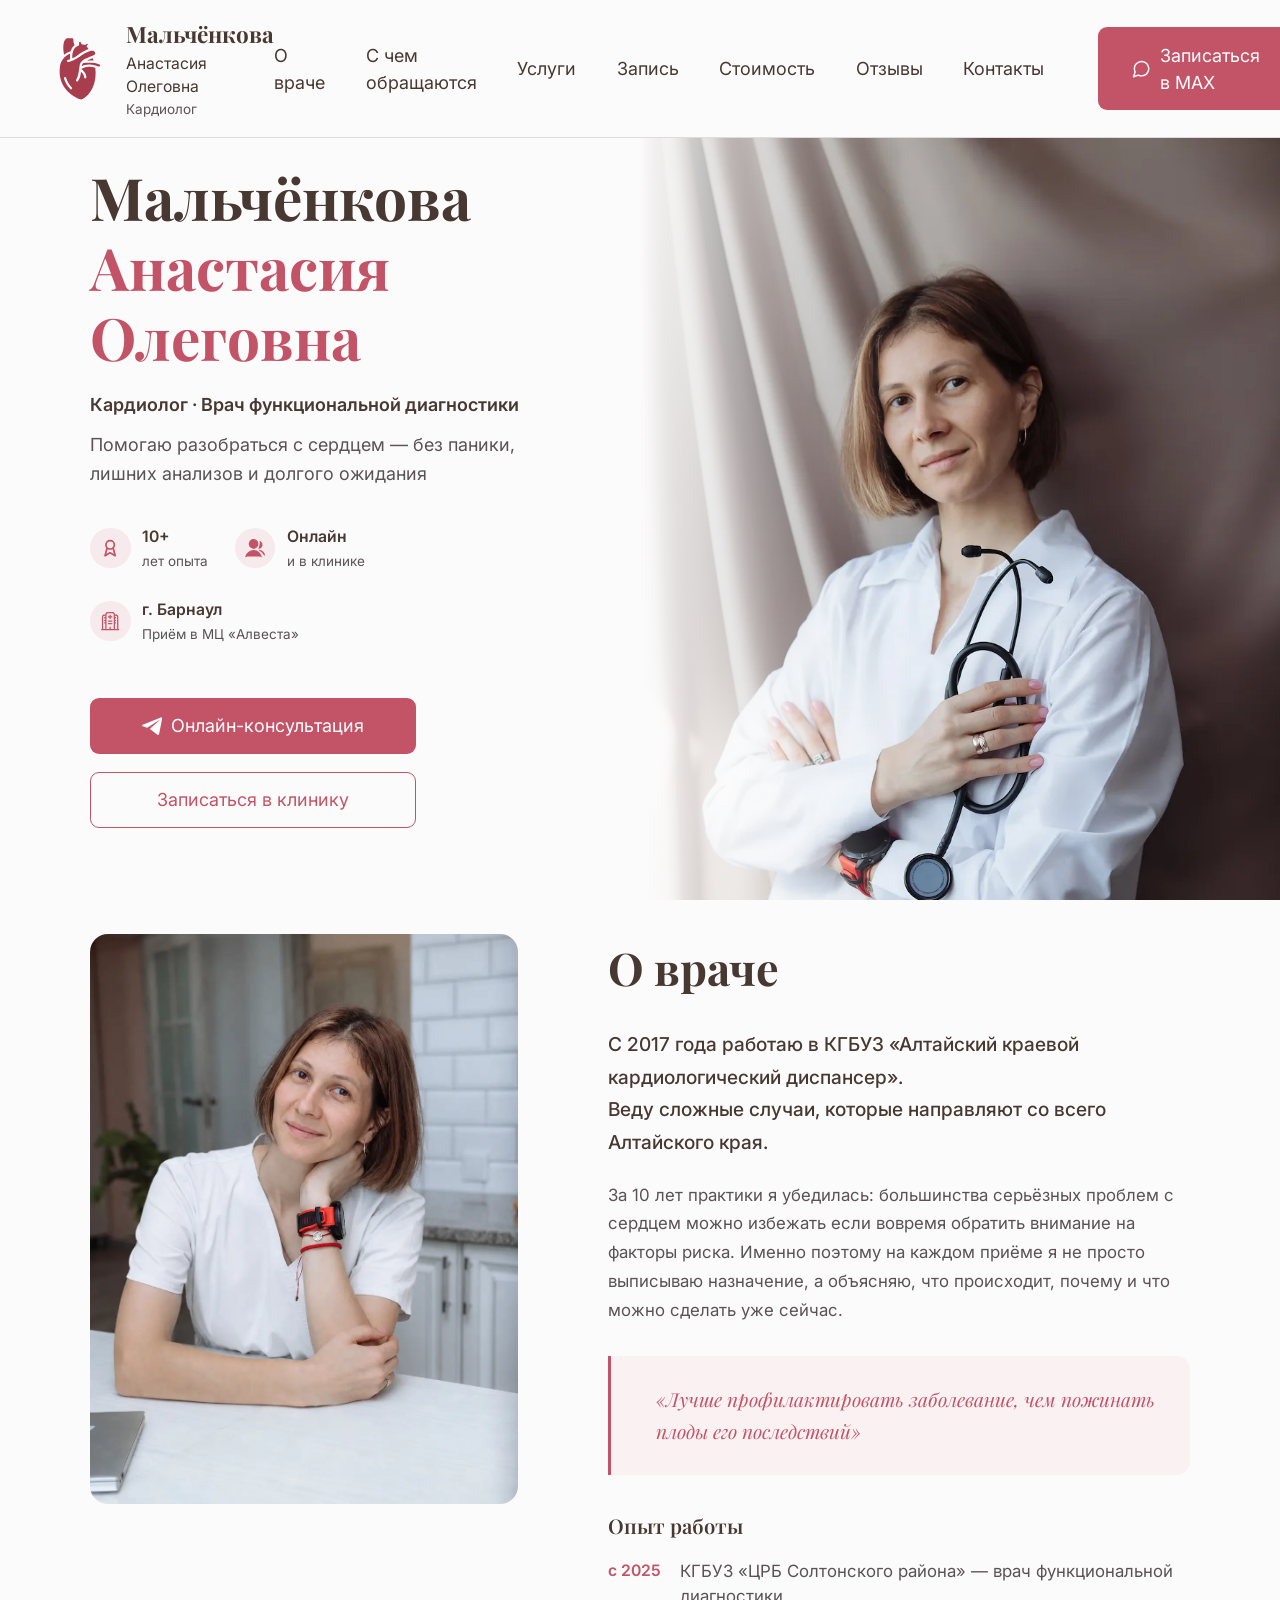
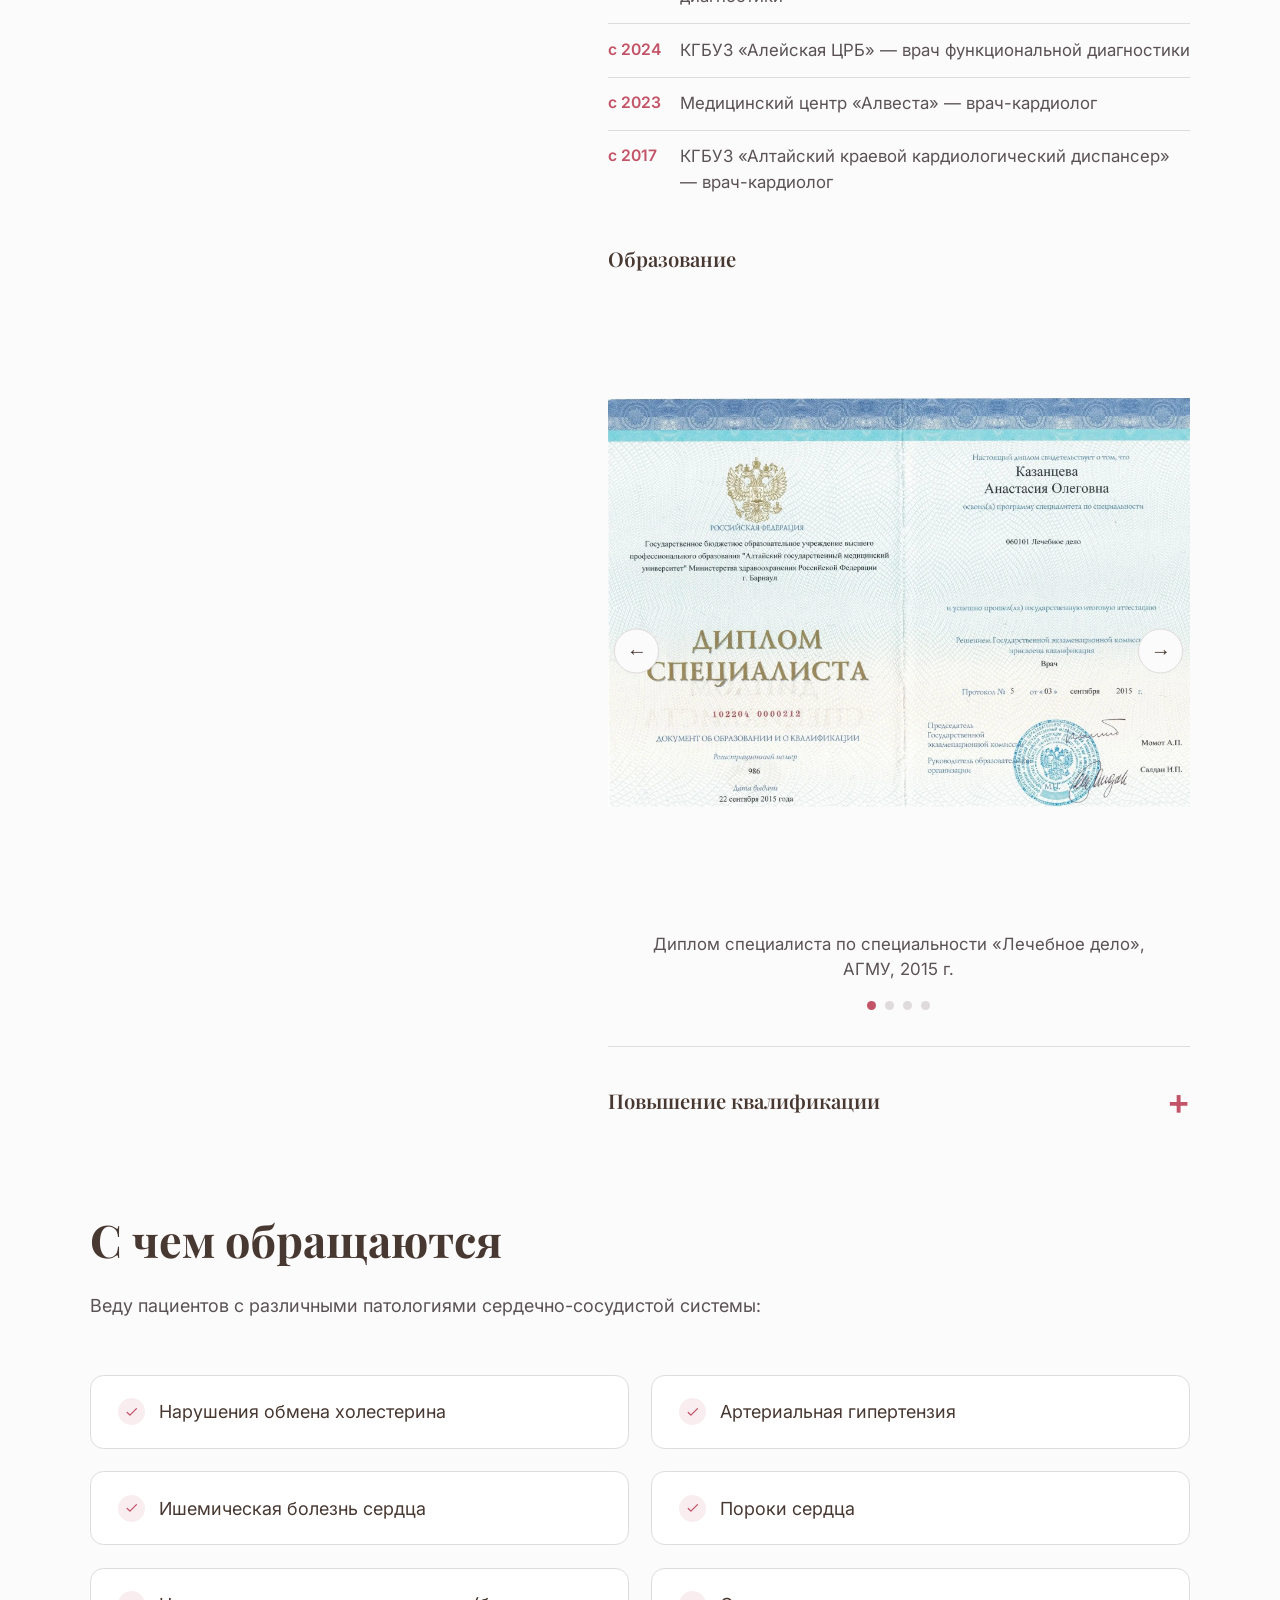
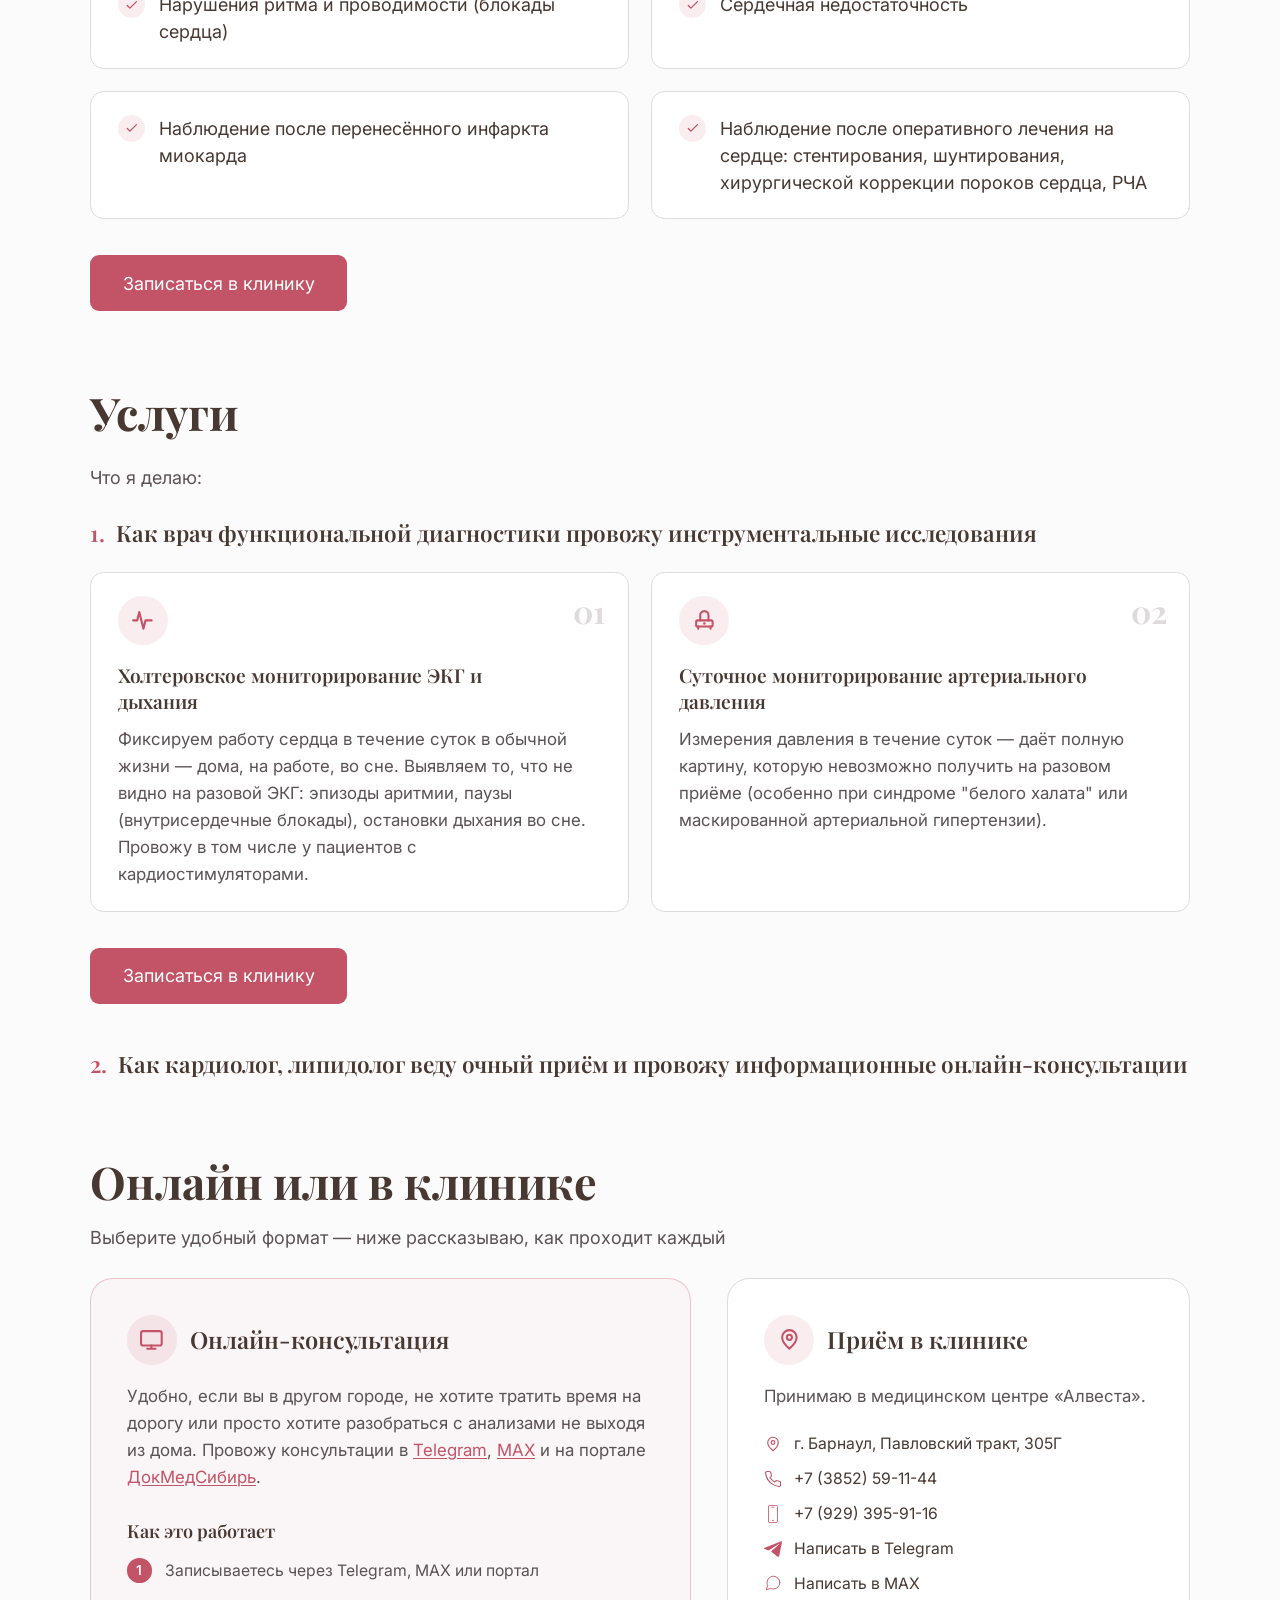
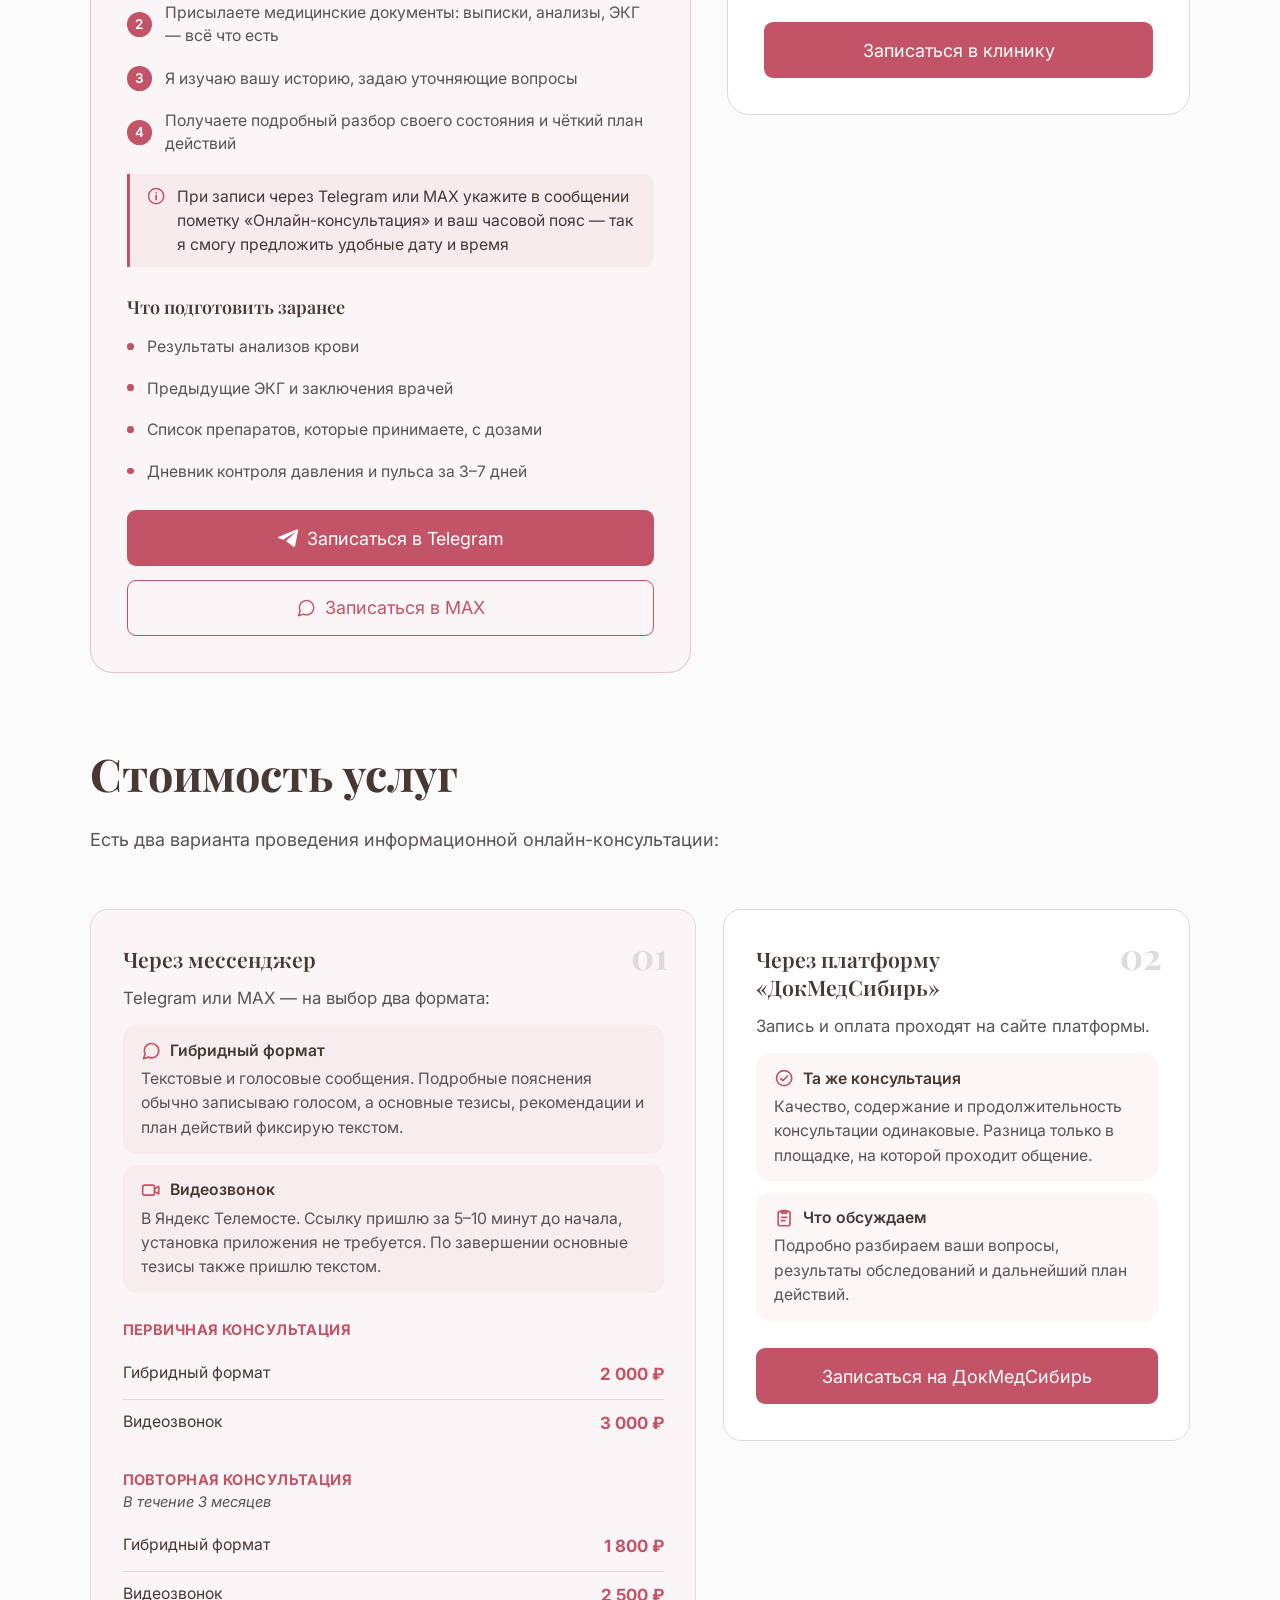
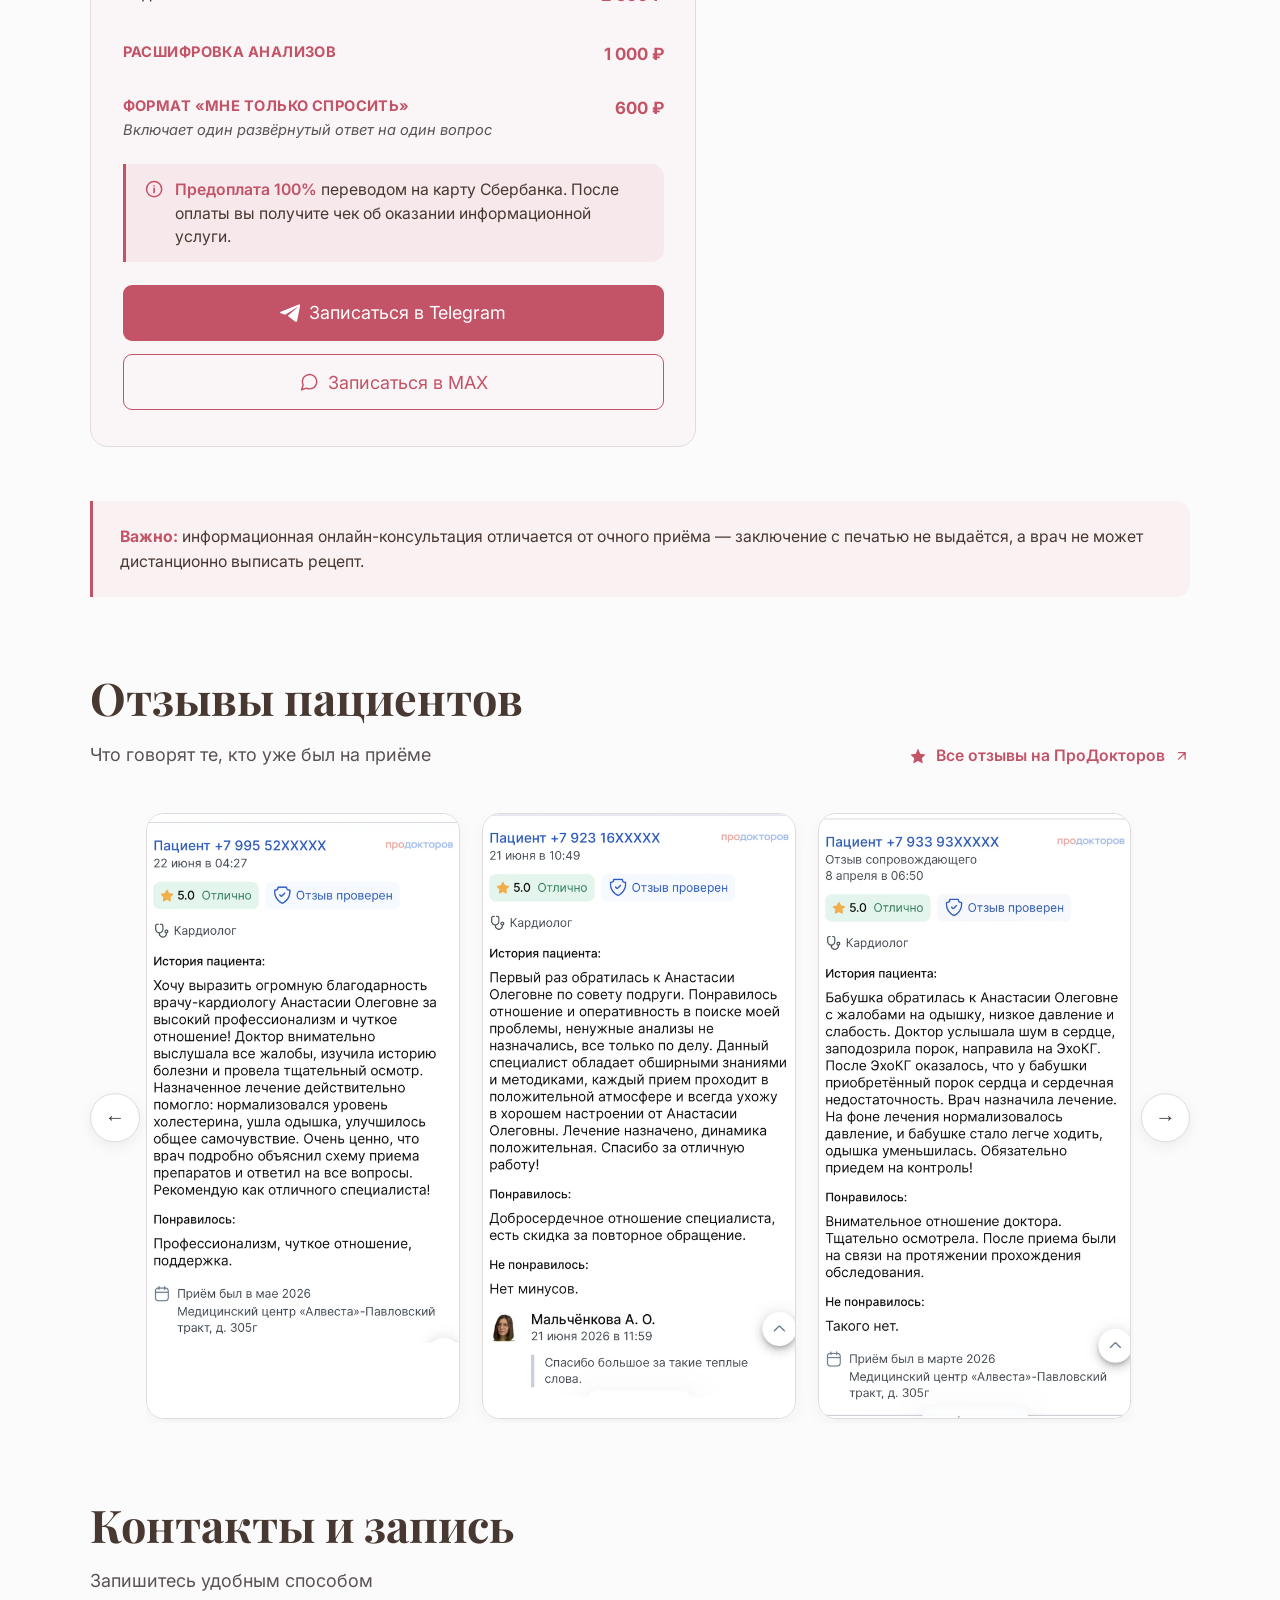
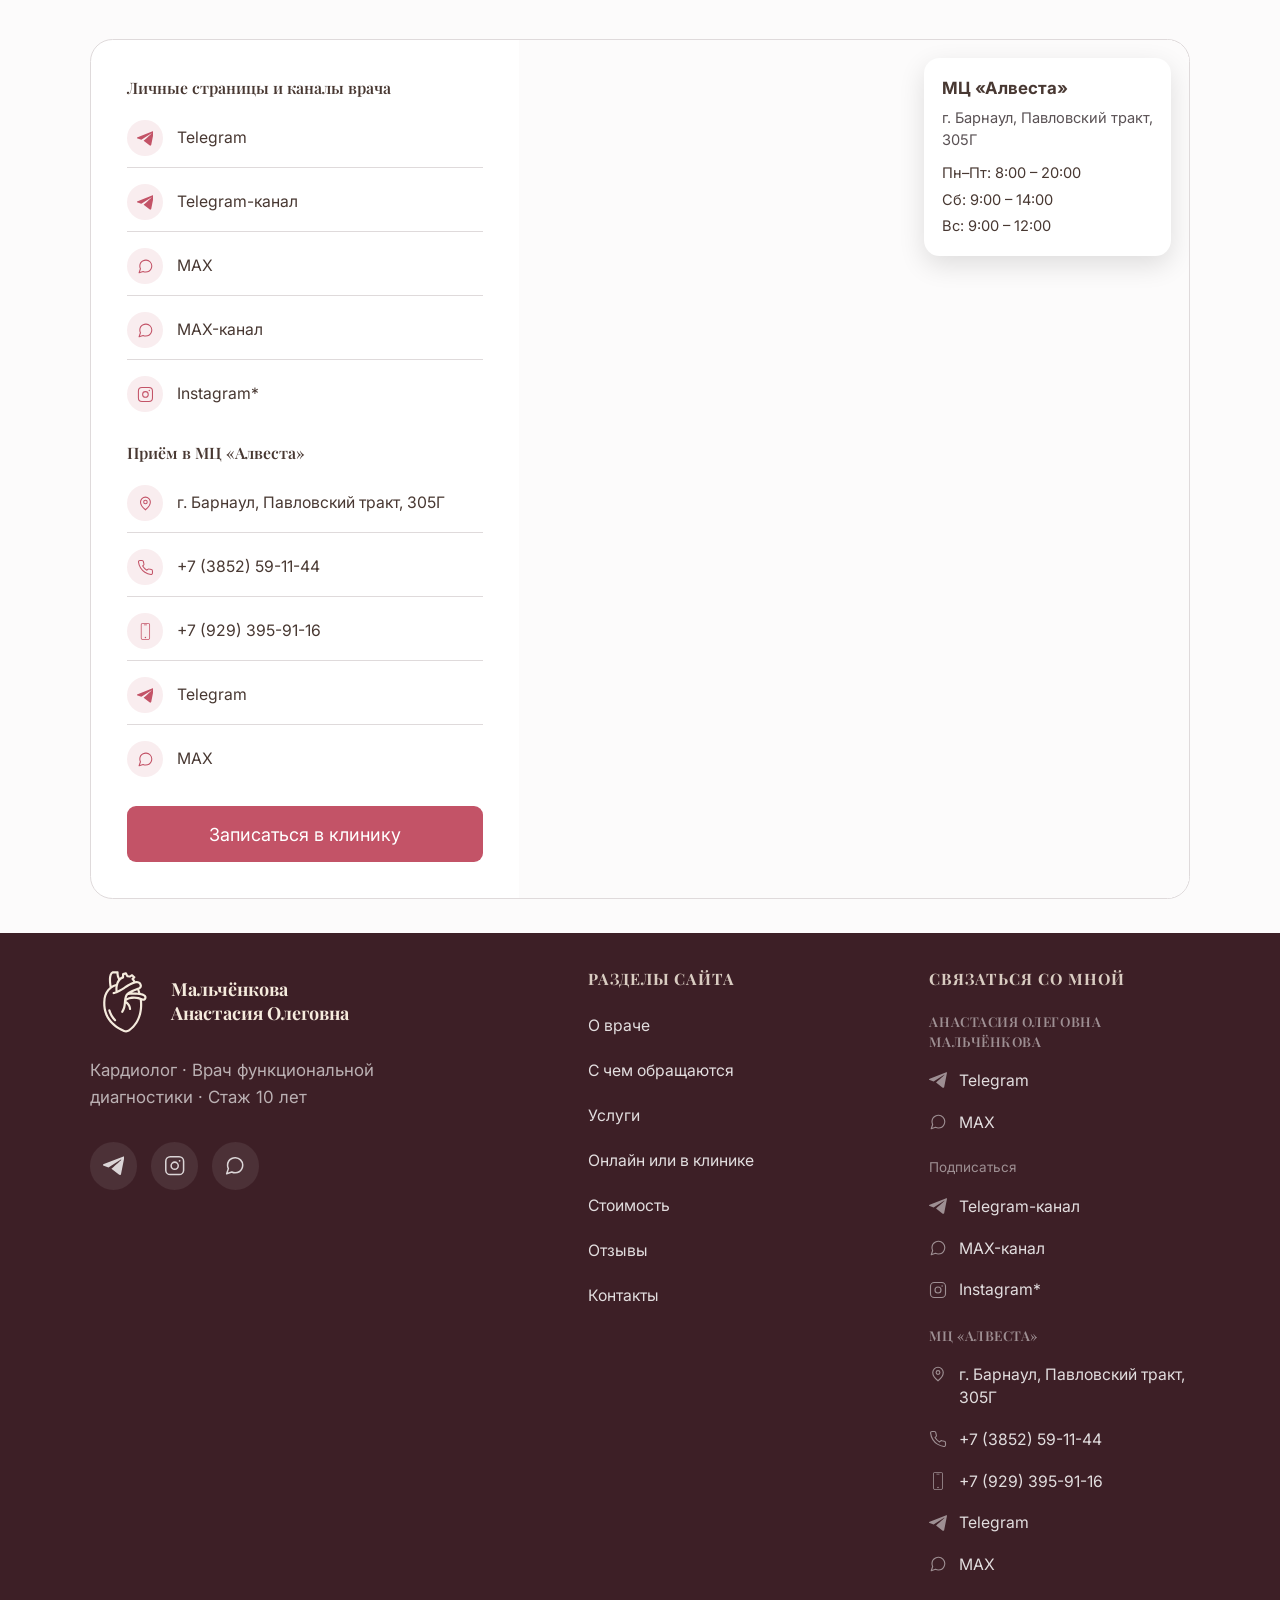
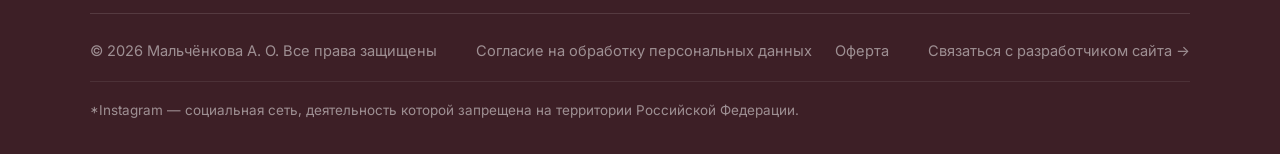
==== commit da07b9b3: "Подвал сайта" ====
--- a/index.html
+++ b/index.html
@@ -1622,7 +1622,9 @@
             <a href="https://disk.yandex.ru/i/ISQvwvSE4jFoIA" target="_blank" class="footer__legal-link">Оферта</a>
           </div>
 
-          <a href="https://vk.ru/webb_dev" target="_blank" class="footer__dev-link">Связаться с разработчиком</a>
+          <a href="https://vk.ru/webb_dev" target="_blank" class="footer__dev-link"
+            >Связаться с разработчиком сайта <span class="footer__dev-arrow" aria-hidden="true">→</span></a
+          >
         </div>
 
         <p class="footer__disclaimer">
--- a/css/main.css
+++ b/css/main.css
@@ -1981,7 +1981,7 @@
   opacity: 0.7;
 }
 .reviews__source-link:hover .reviews__source-arrow {
-  transform: translate(2px, -2px);
+  transform: translateX(3px);
 }
 .reviews__source-arrow {
   width: 0.875rem;
@@ -2560,6 +2560,13 @@
 .footer__dev-link:hover {
   color: #fff;
 }
+.footer__dev-arrow {
+  display: inline-block;
+  transition: transform 0.2s;
+}
+.footer__dev-link:hover .footer__dev-arrow {
+  transform: translateX(3px);
+}
 .footer__disclaimer {
   font-size: 0.75rem;
   color: rgba(255, 255, 255, 0.5);
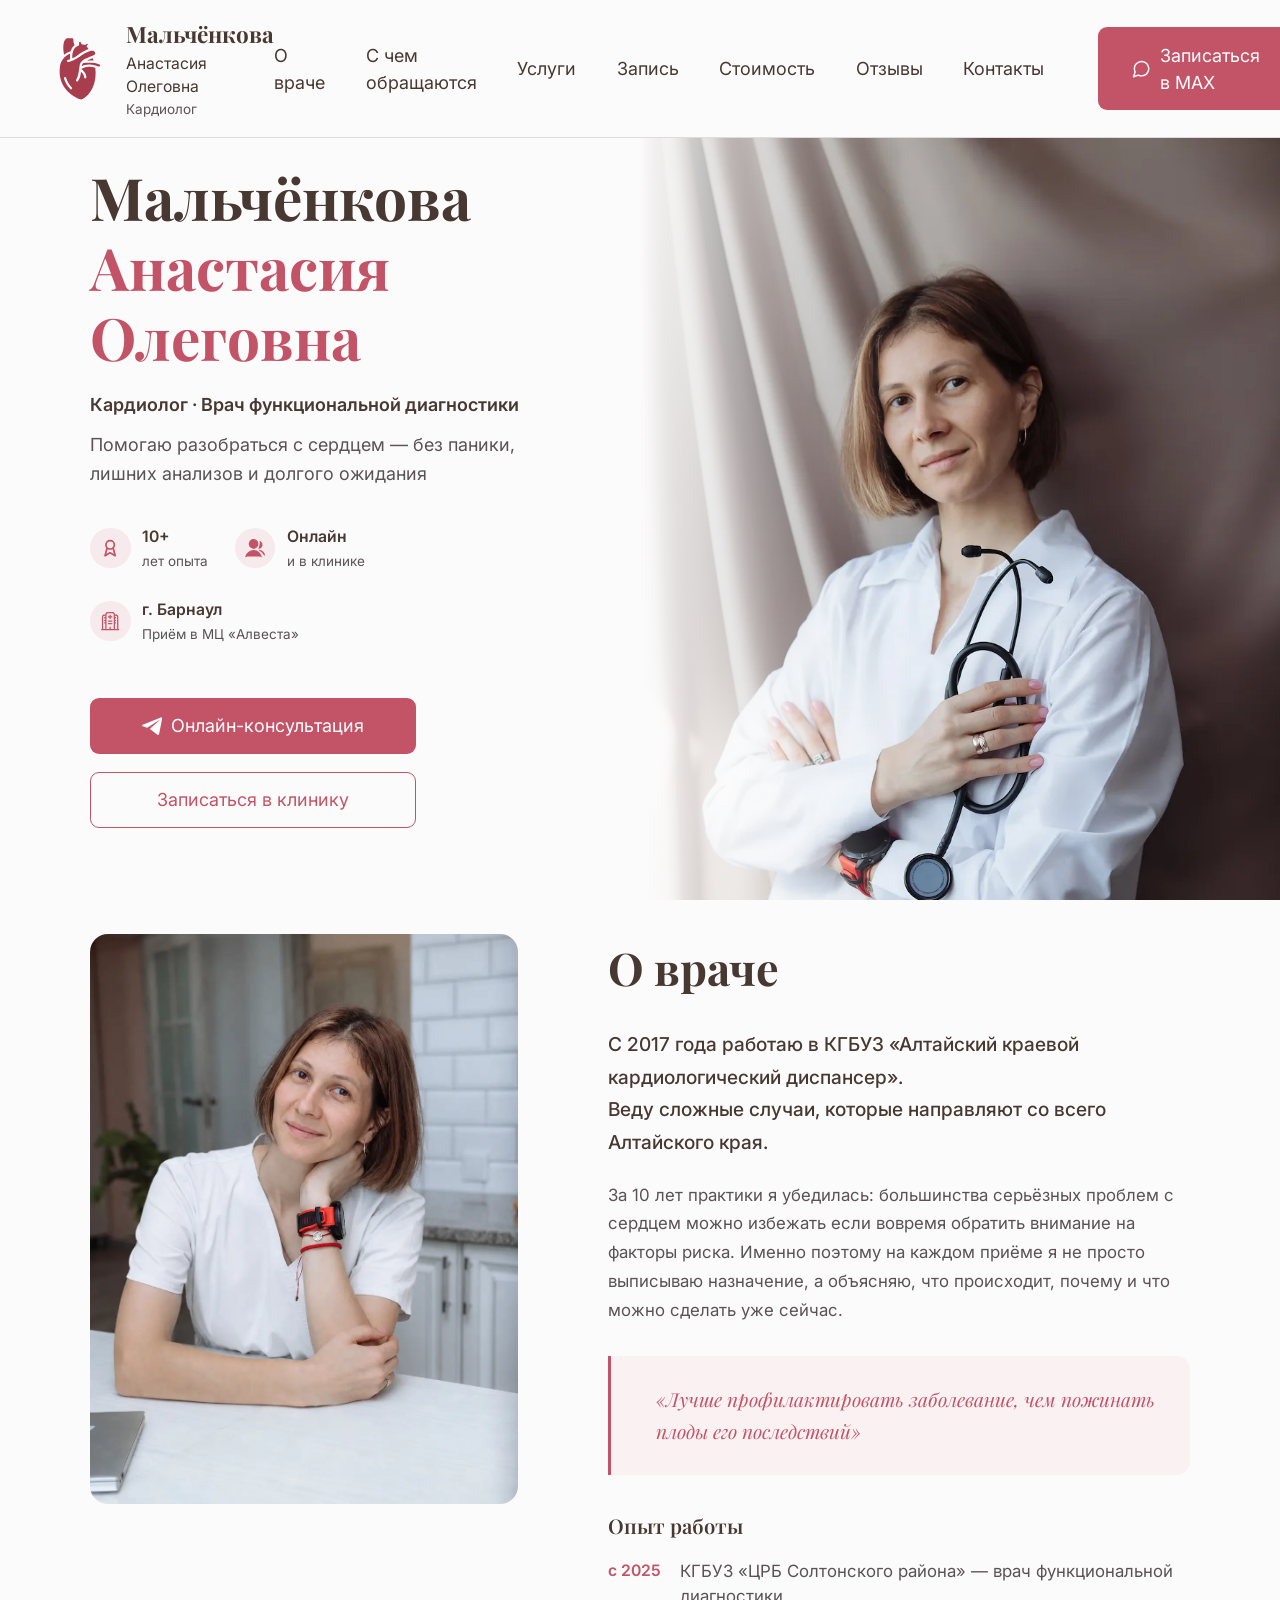
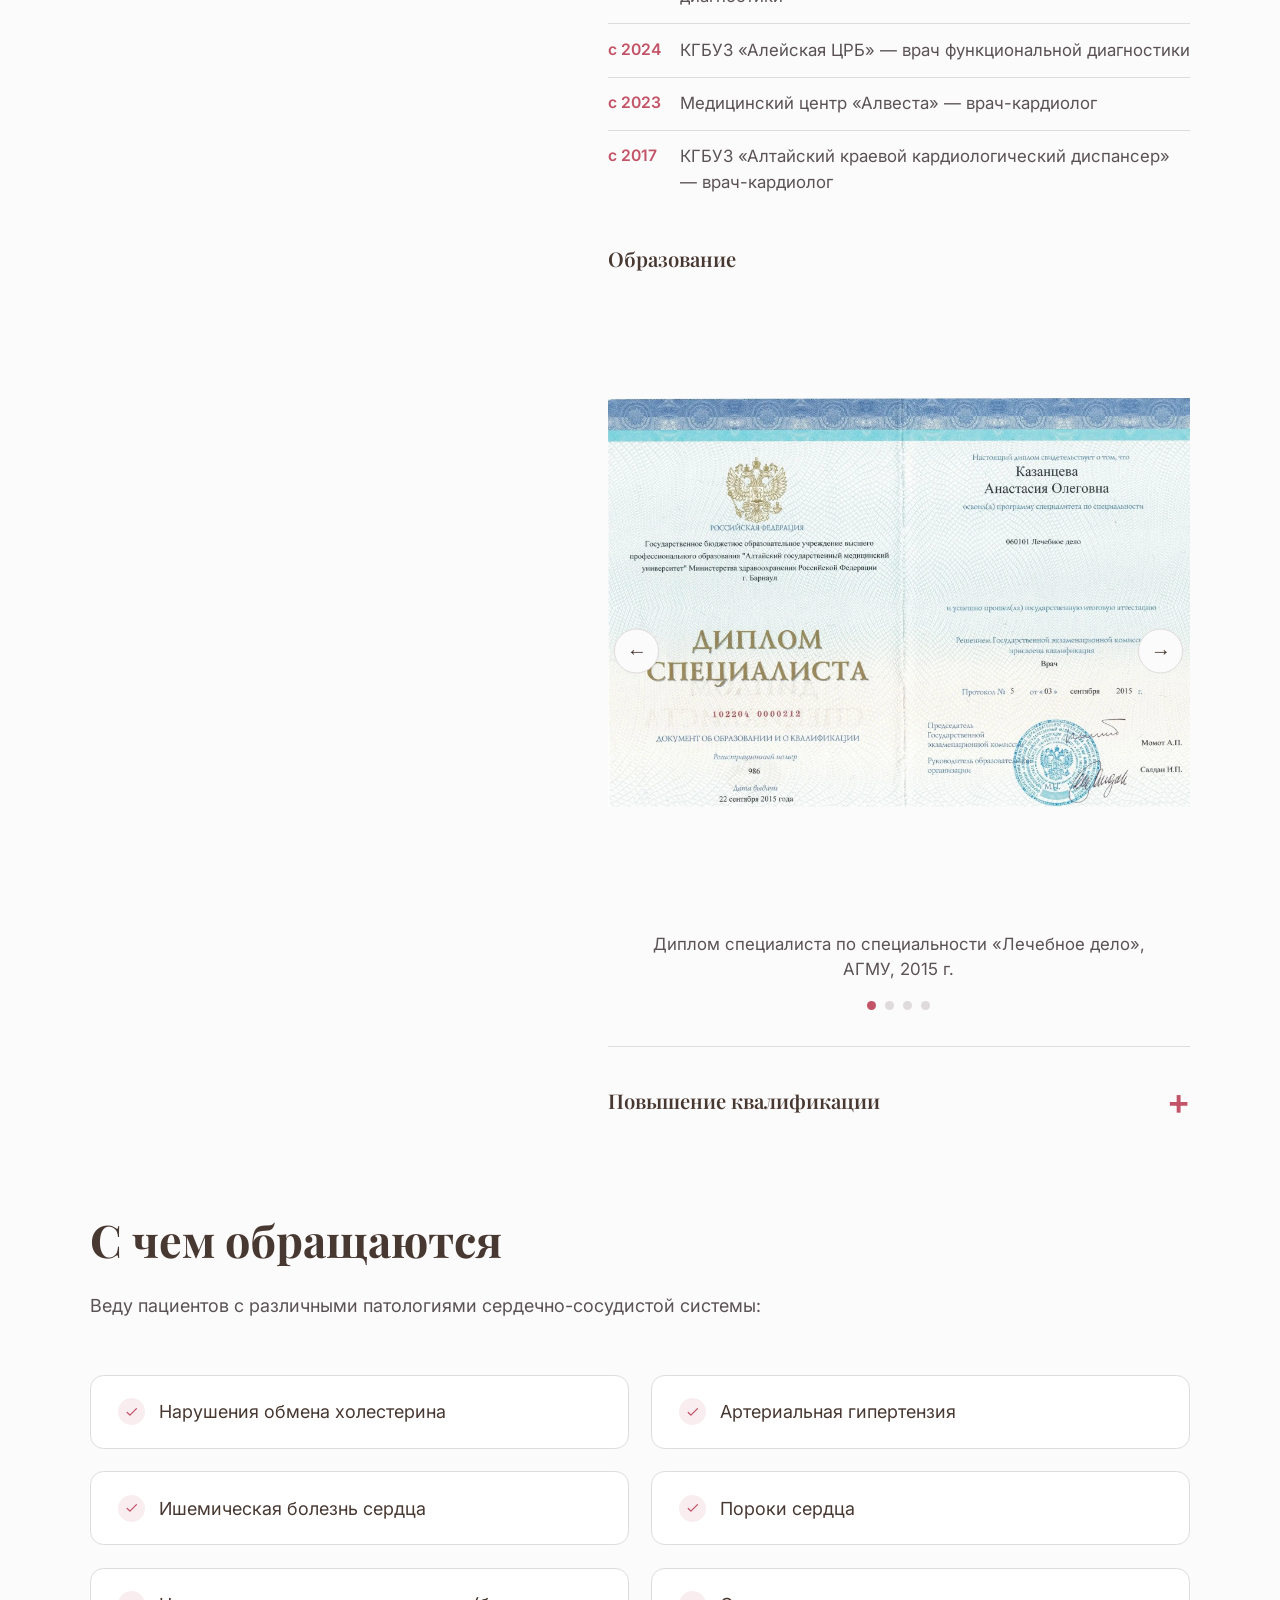
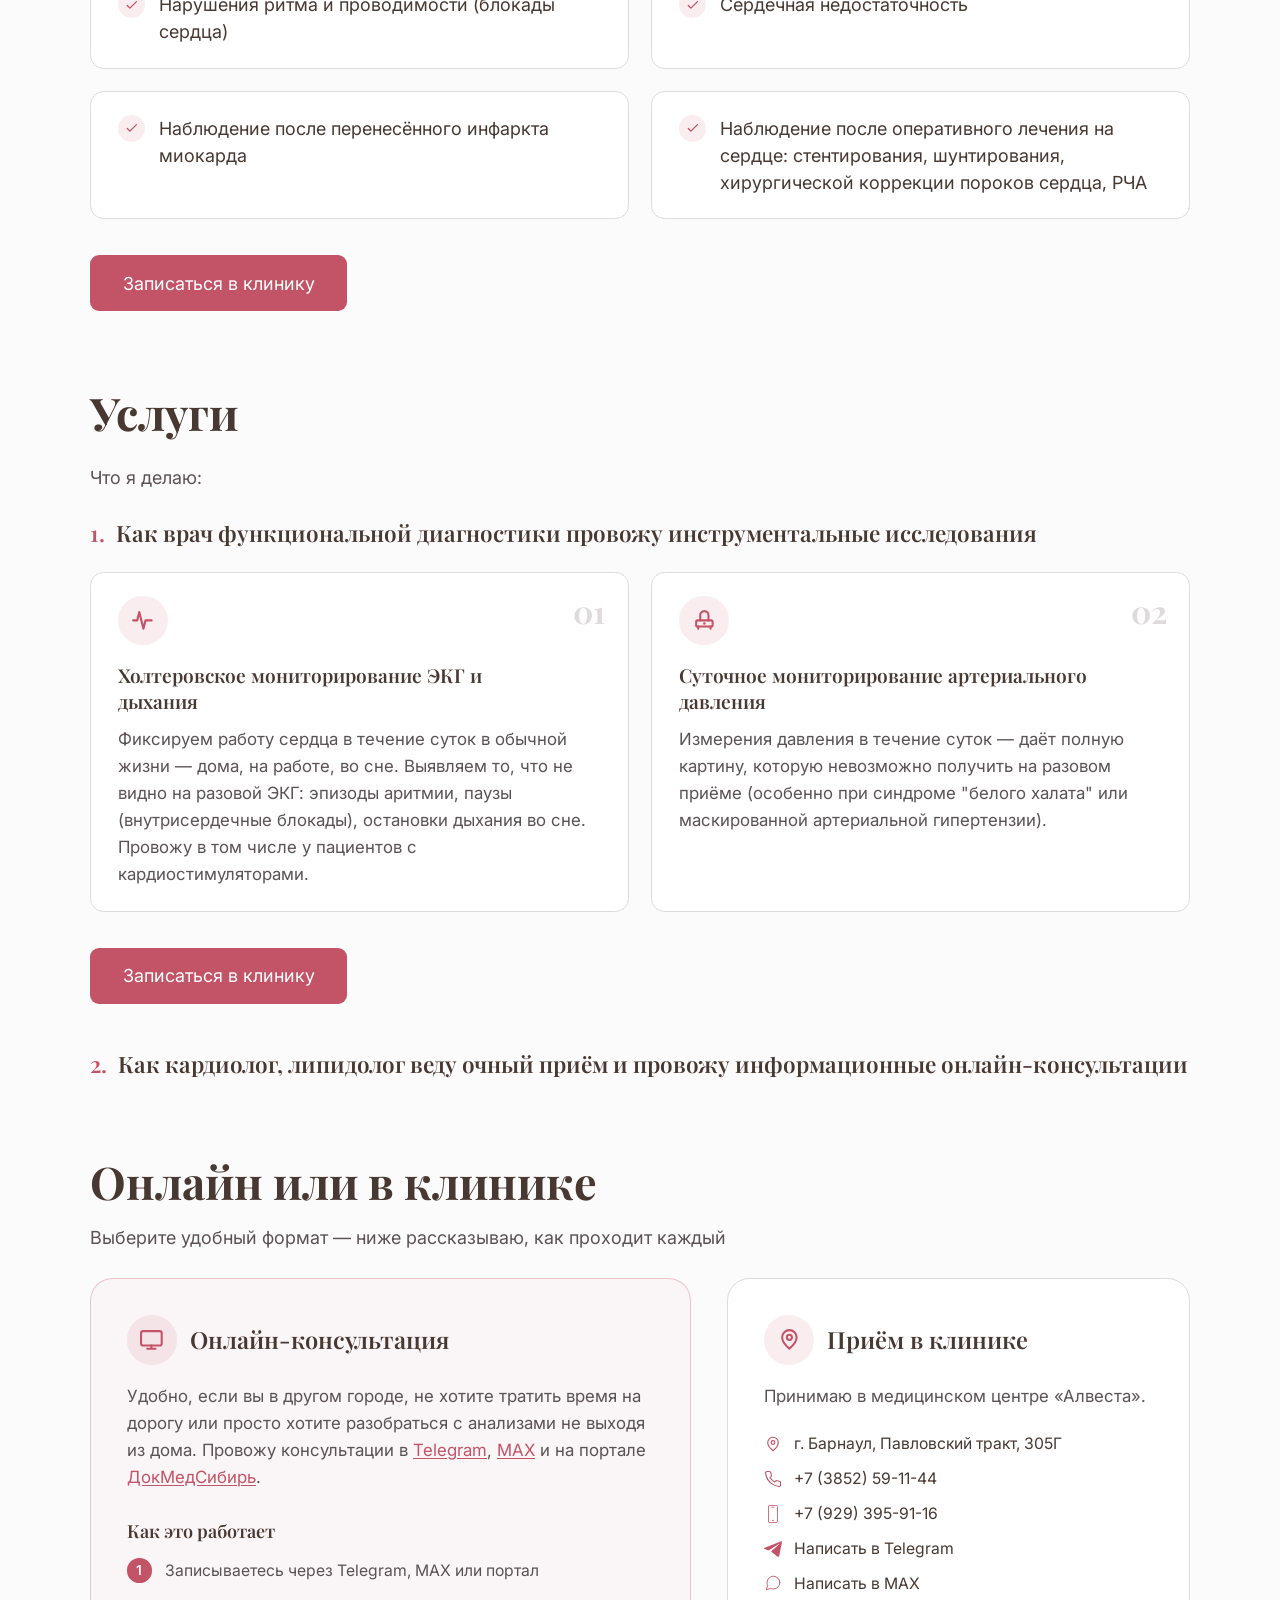
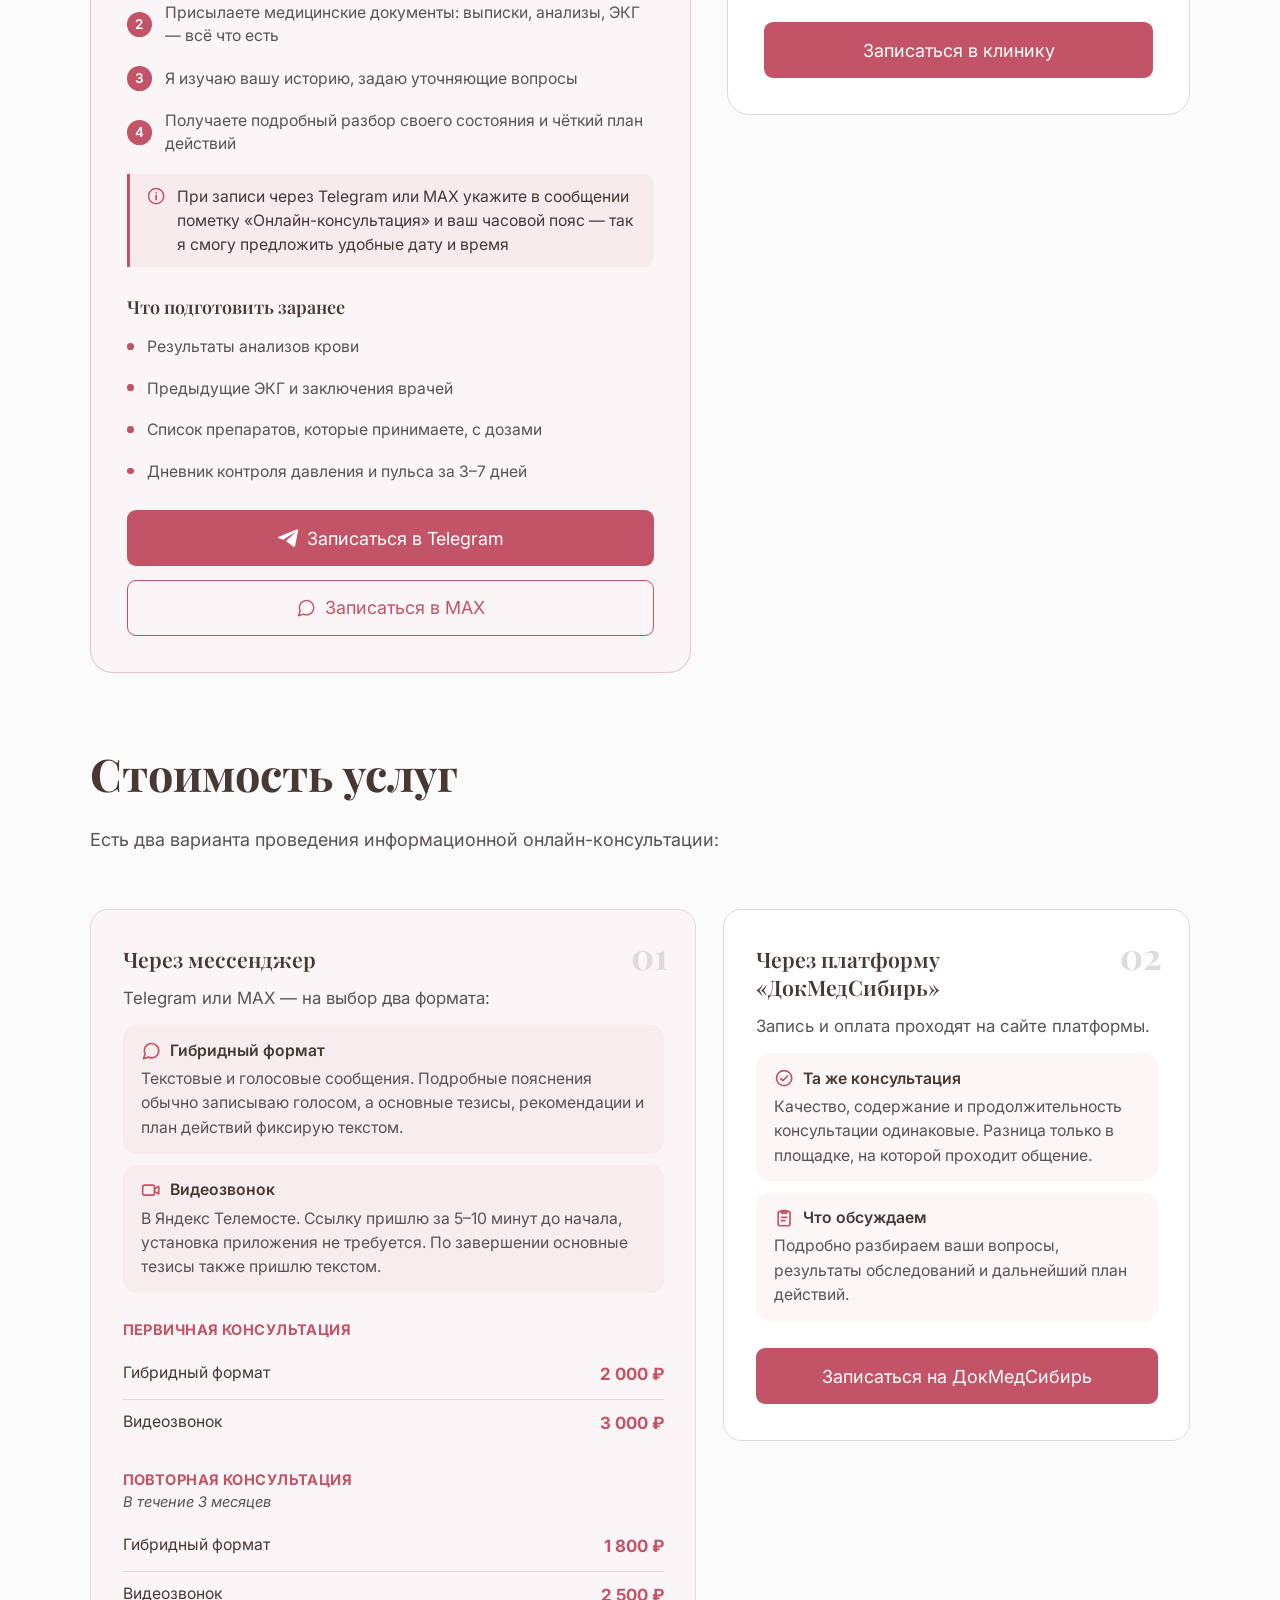
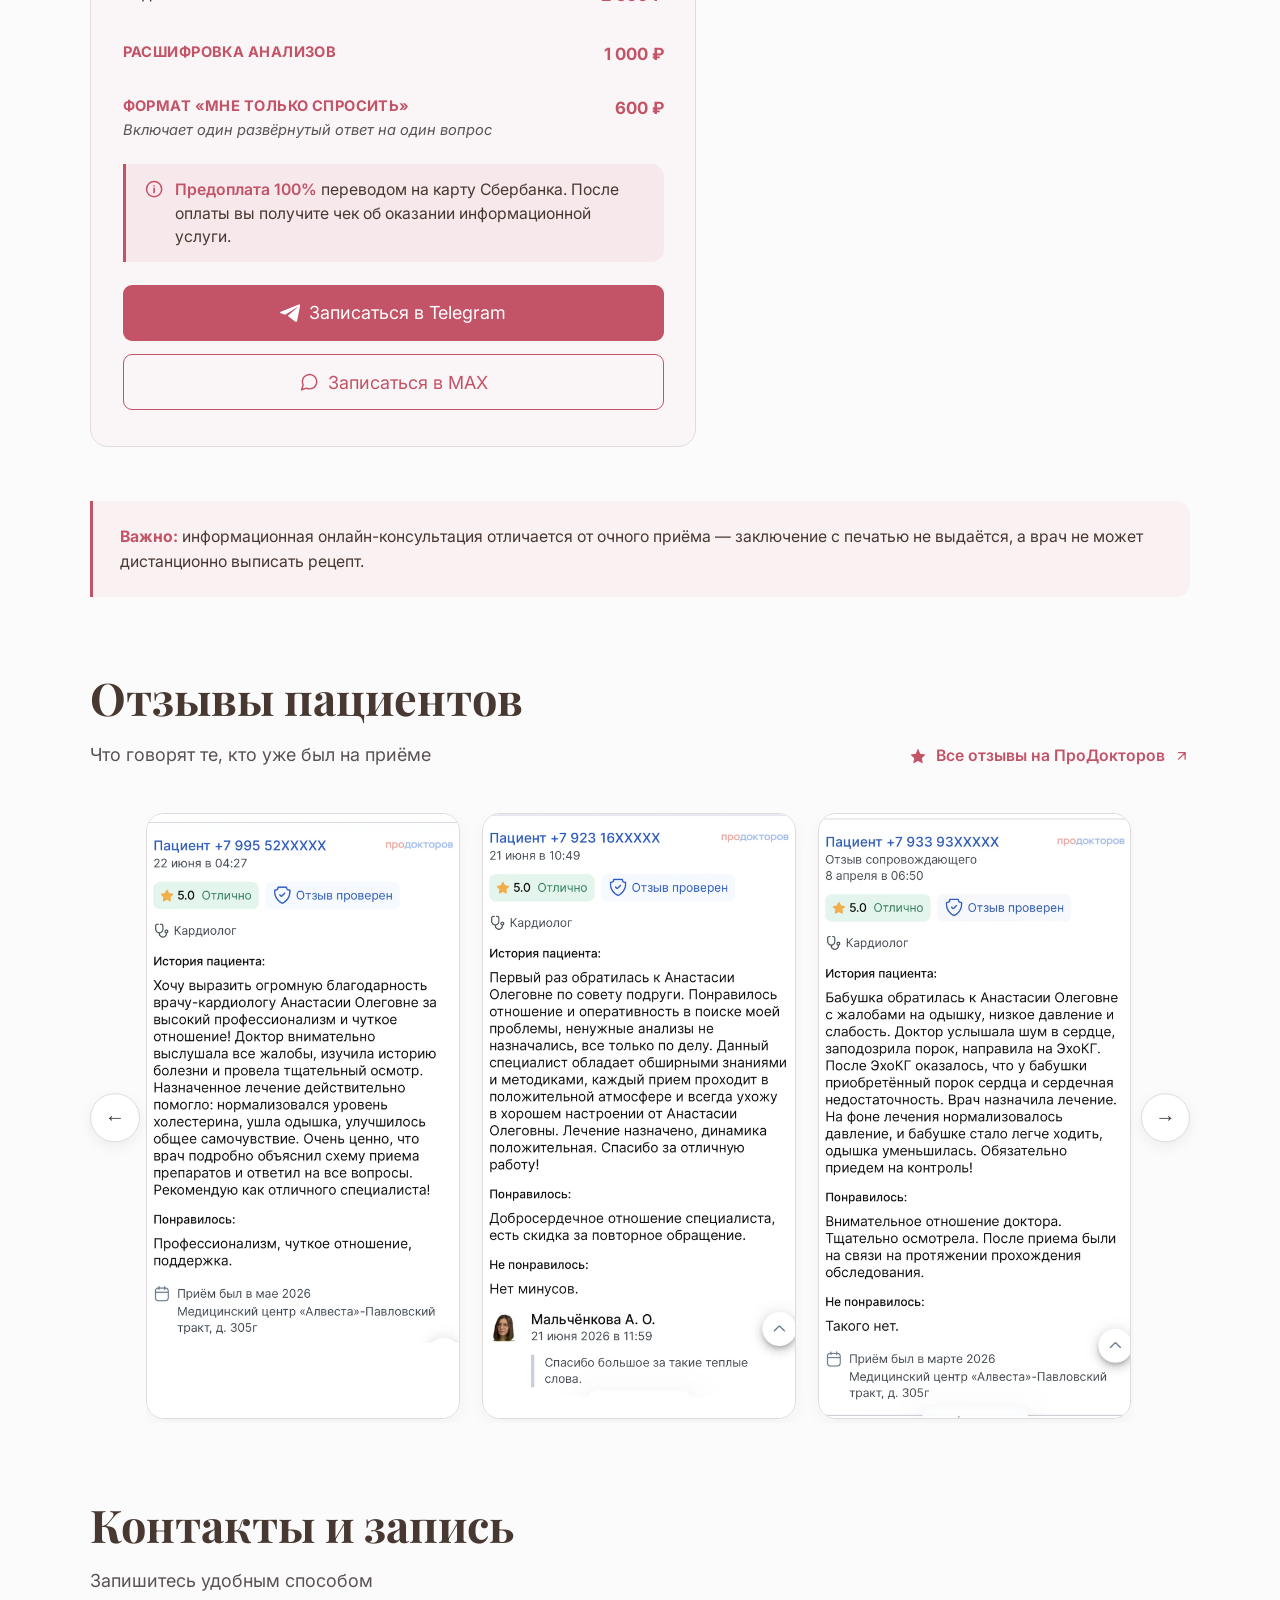
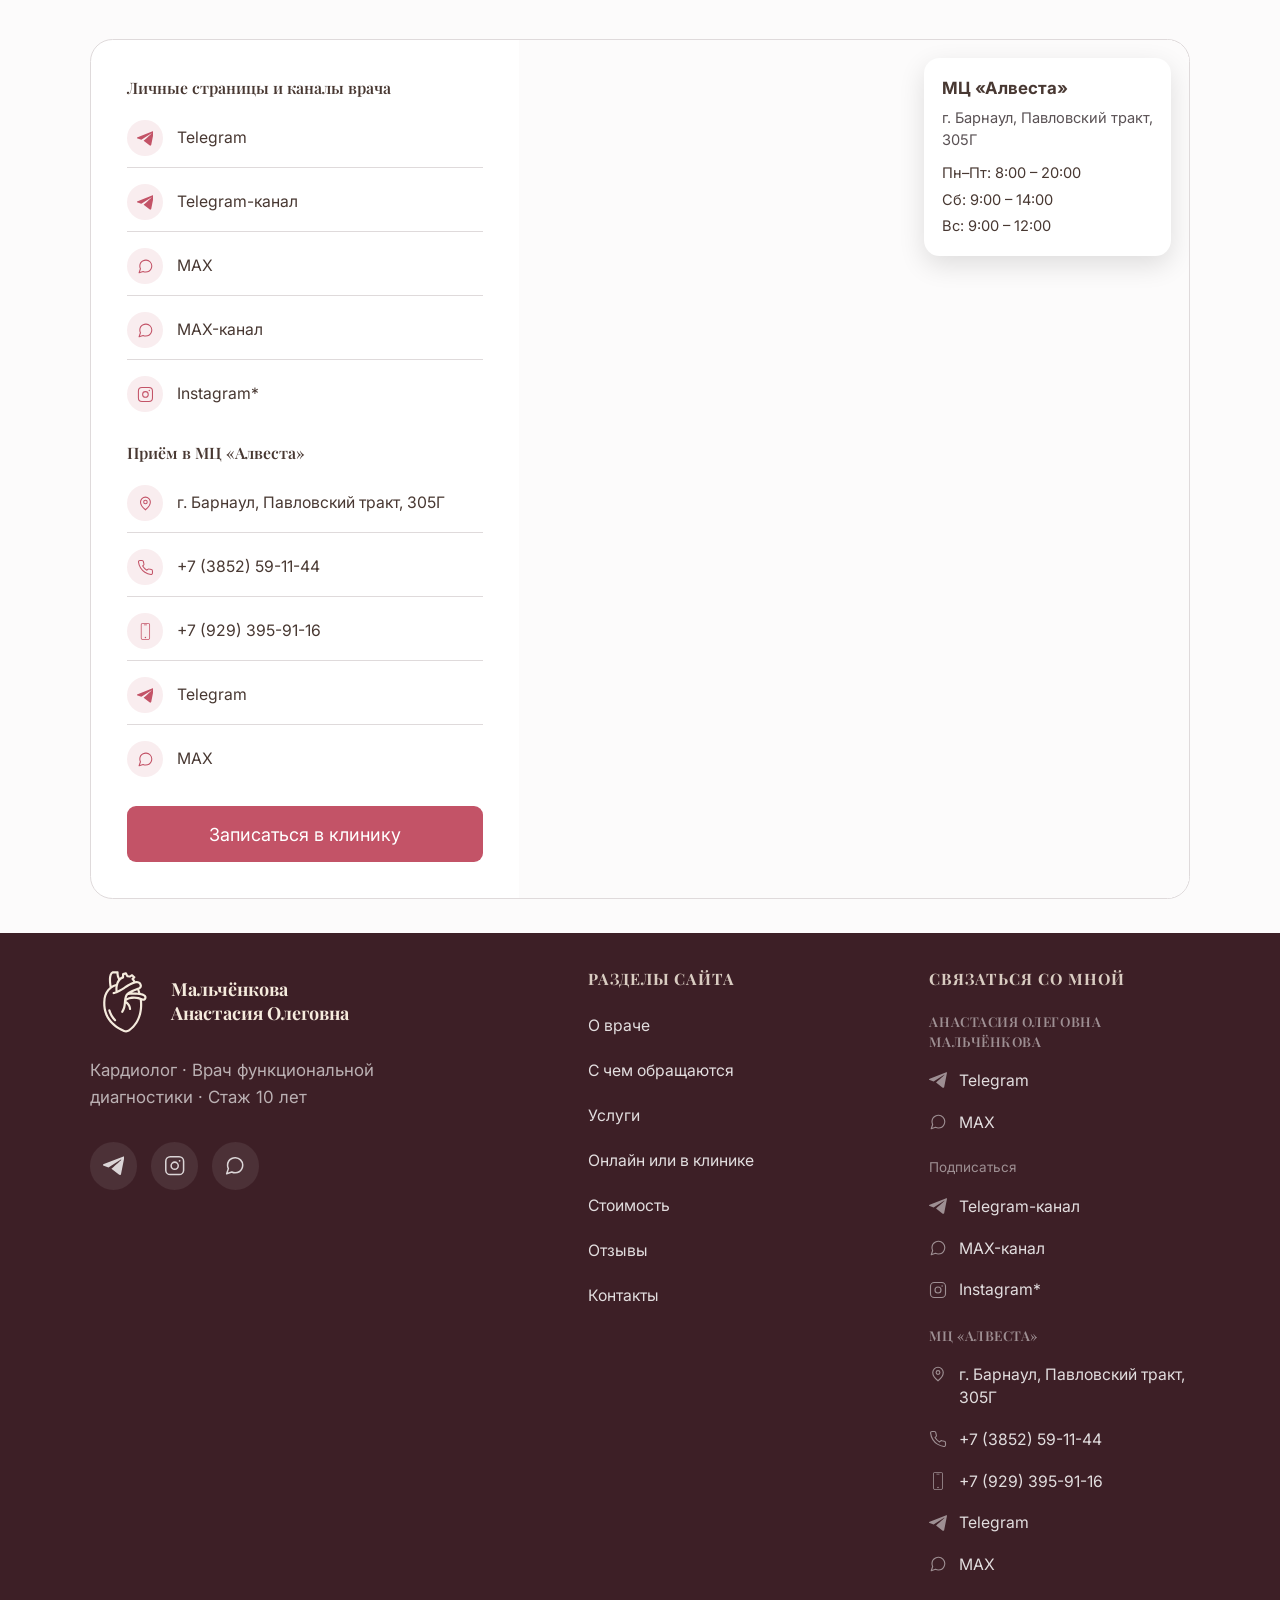
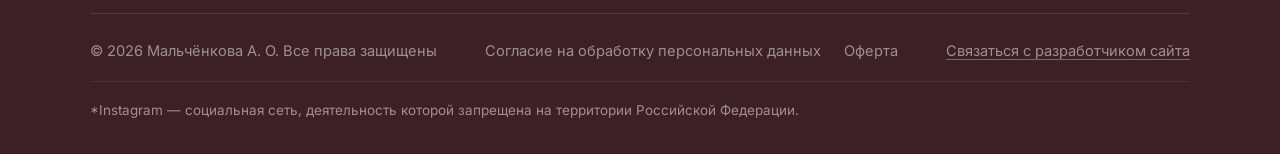
==== commit a8a25fec: "Подвал" ====
--- a/index.html
+++ b/index.html
@@ -1623,7 +1623,7 @@
           </div>
 
           <a href="https://vk.ru/webb_dev" target="_blank" class="footer__dev-link"
-            >Связаться с разработчиком сайта <span class="footer__dev-arrow" aria-hidden="true">→</span></a
+            >Связаться с разработчиком сайта</a
           >
         </div>
 
--- a/css/main.css
+++ b/css/main.css
@@ -2555,17 +2555,14 @@
 .footer__dev-link {
   font-size: 0.8125rem;
   color: rgba(255, 255, 255, 0.5);
-  transition: color 0.2s;
+  text-decoration: underline;
+  text-underline-offset: 3px;
+  text-decoration-color: rgba(255, 255, 255, 0.3);
+  transition: color 0.2s, text-decoration-color 0.2s;
 }
 .footer__dev-link:hover {
   color: #fff;
-}
-.footer__dev-arrow {
-  display: inline-block;
-  transition: transform 0.2s;
-}
-.footer__dev-link:hover .footer__dev-arrow {
-  transform: translateX(3px);
+  text-decoration-color: #fff;
 }
 .footer__disclaimer {
   font-size: 0.75rem;
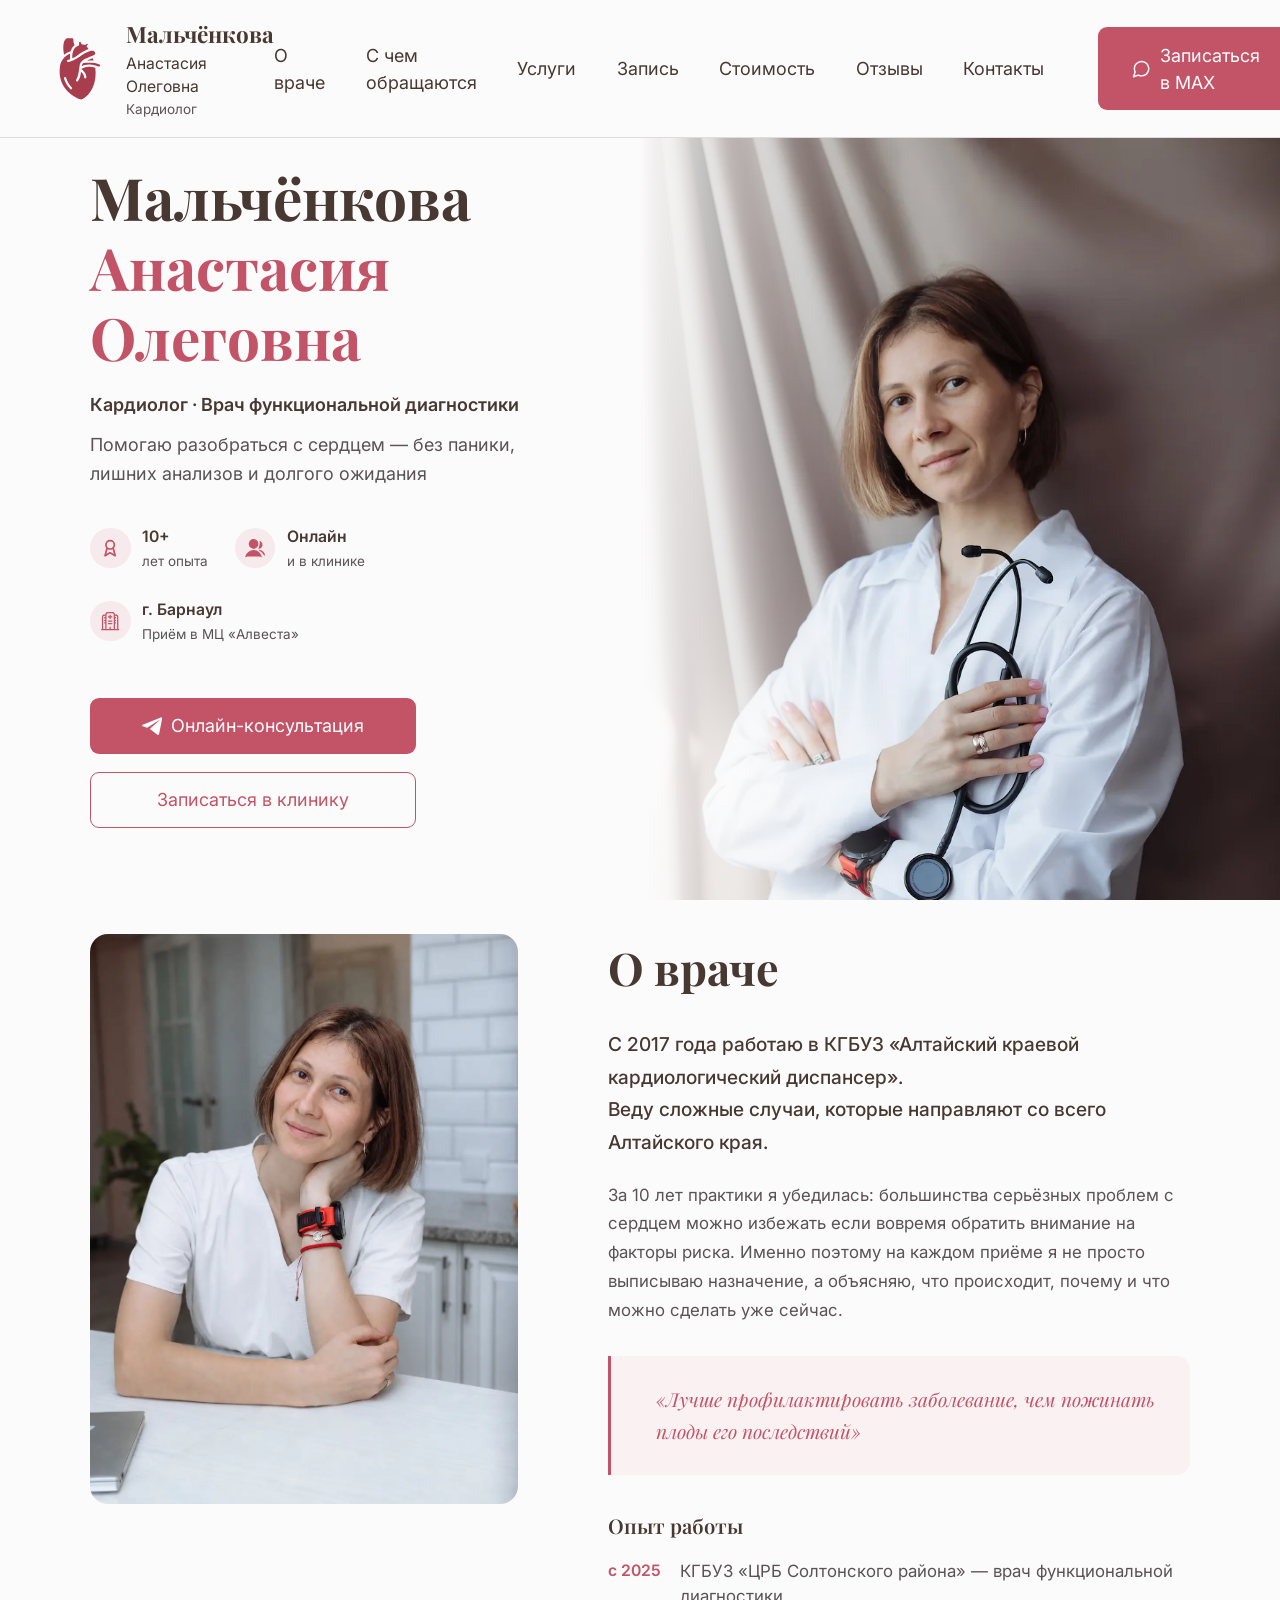
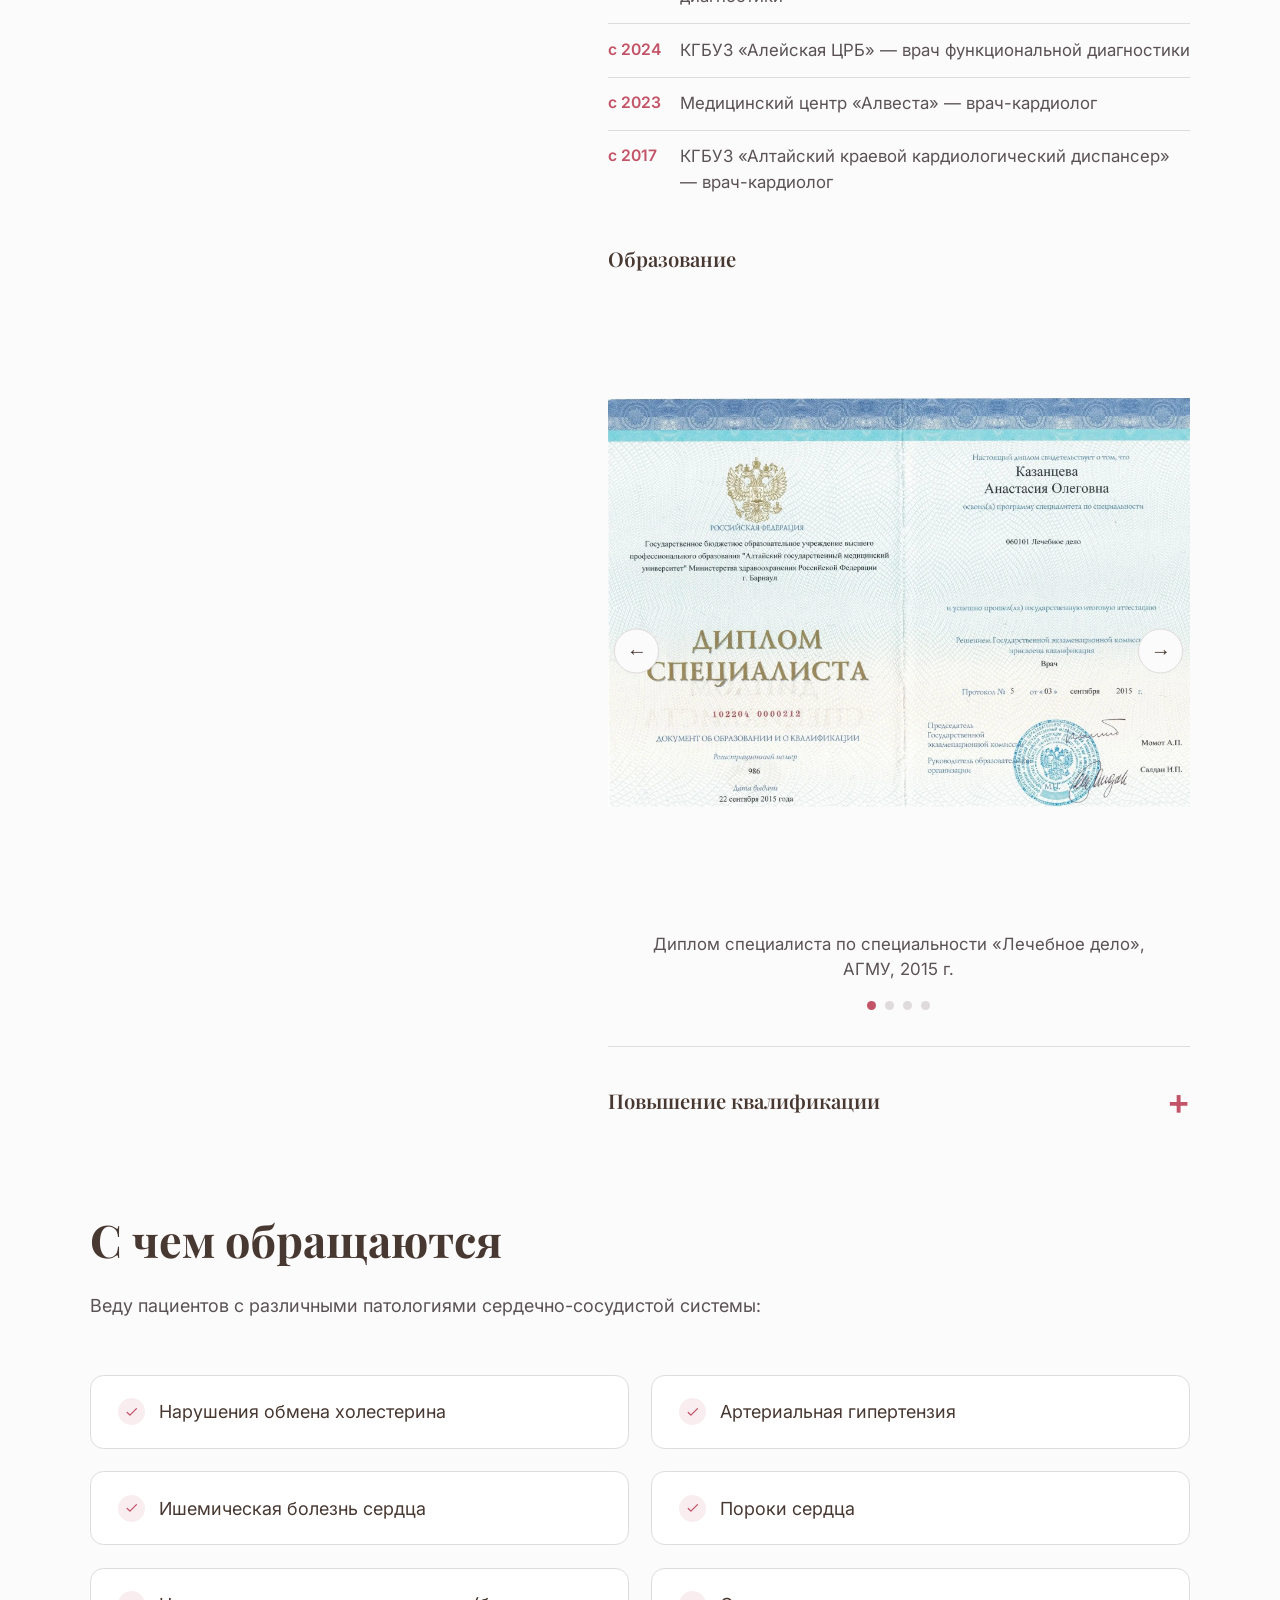
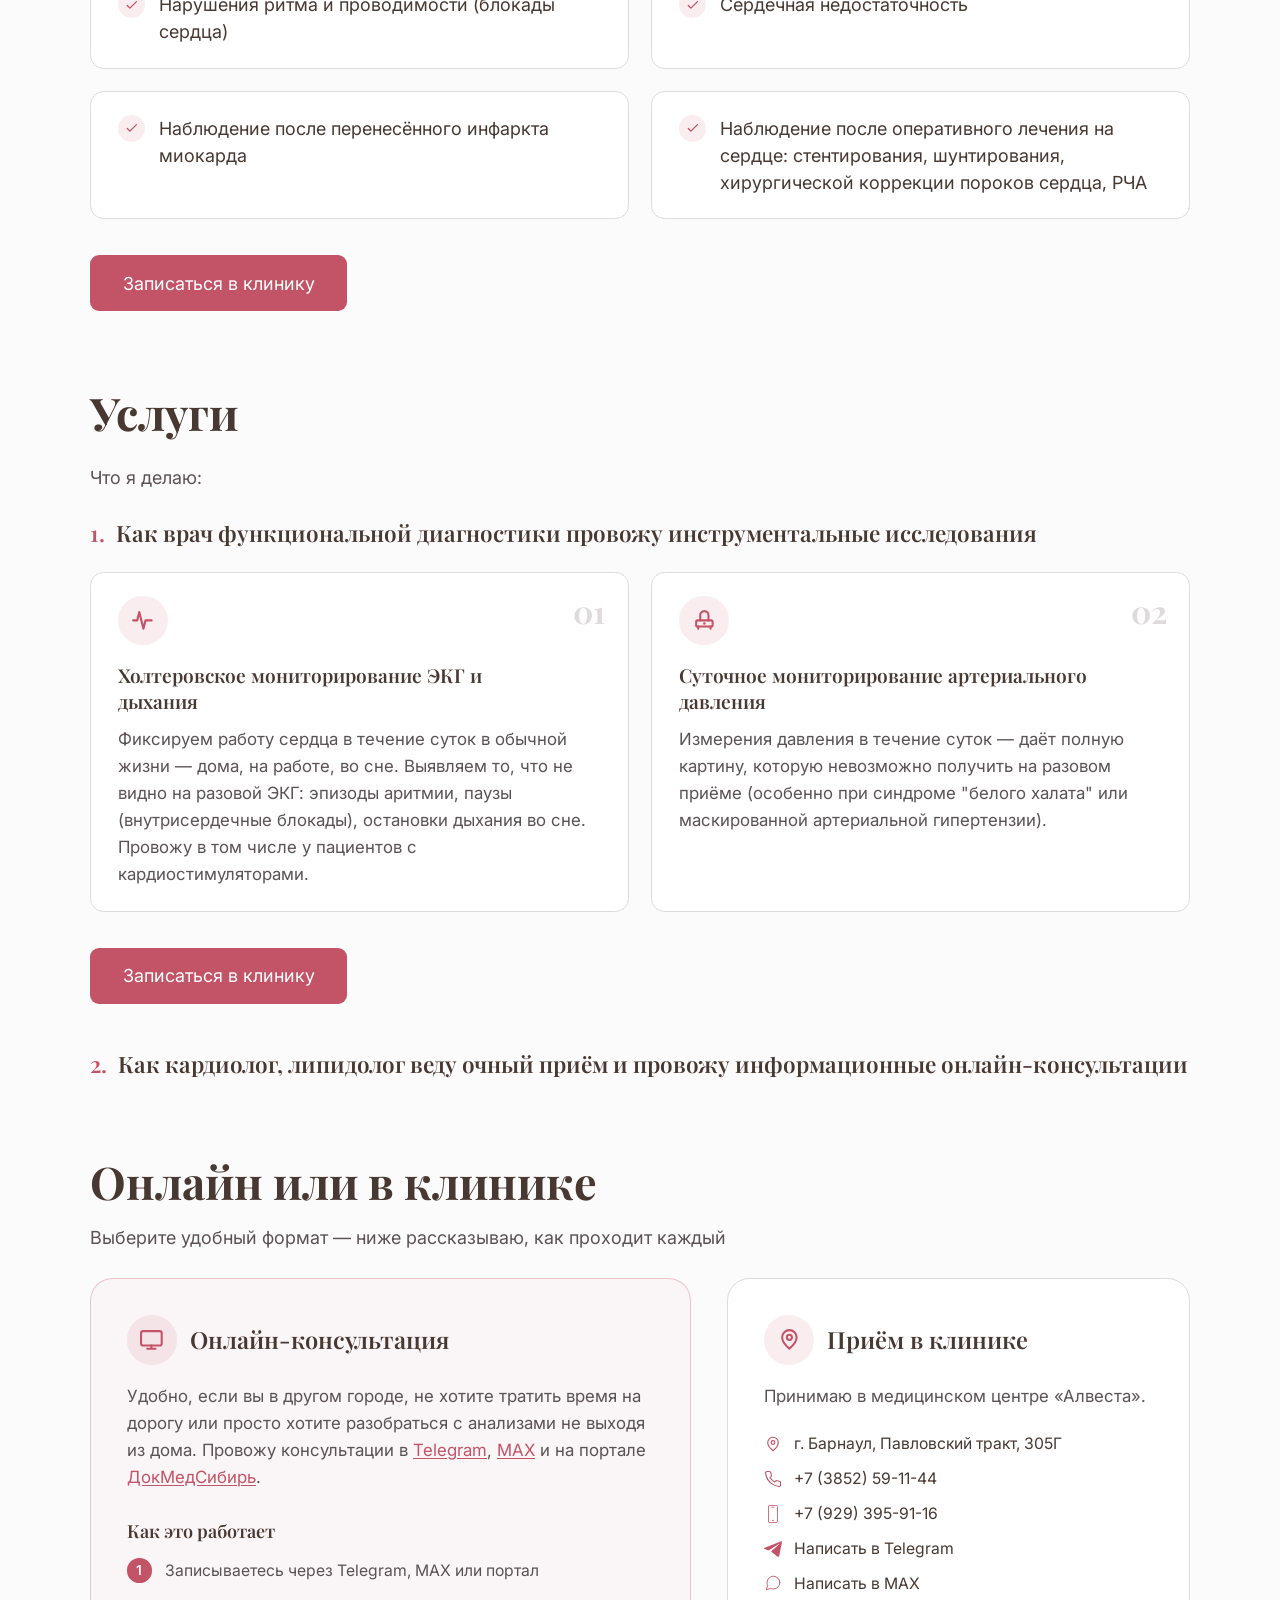
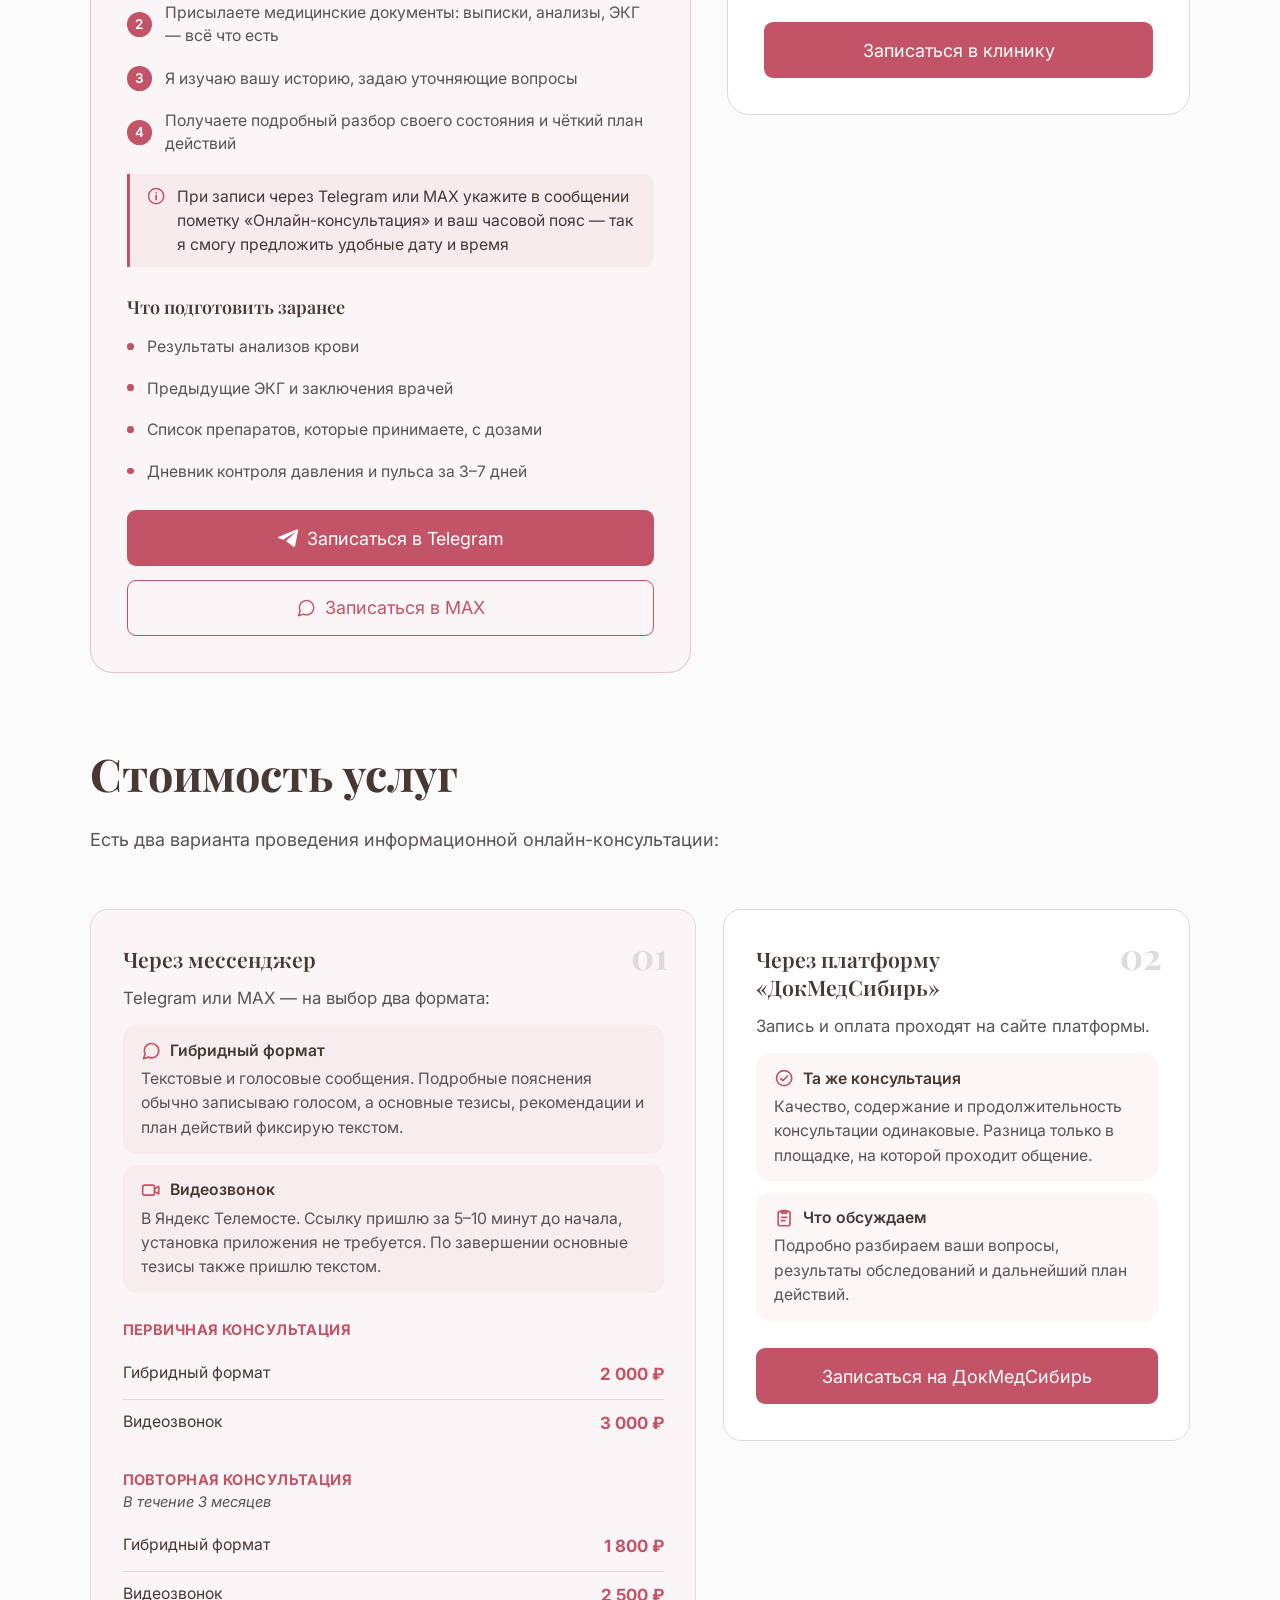
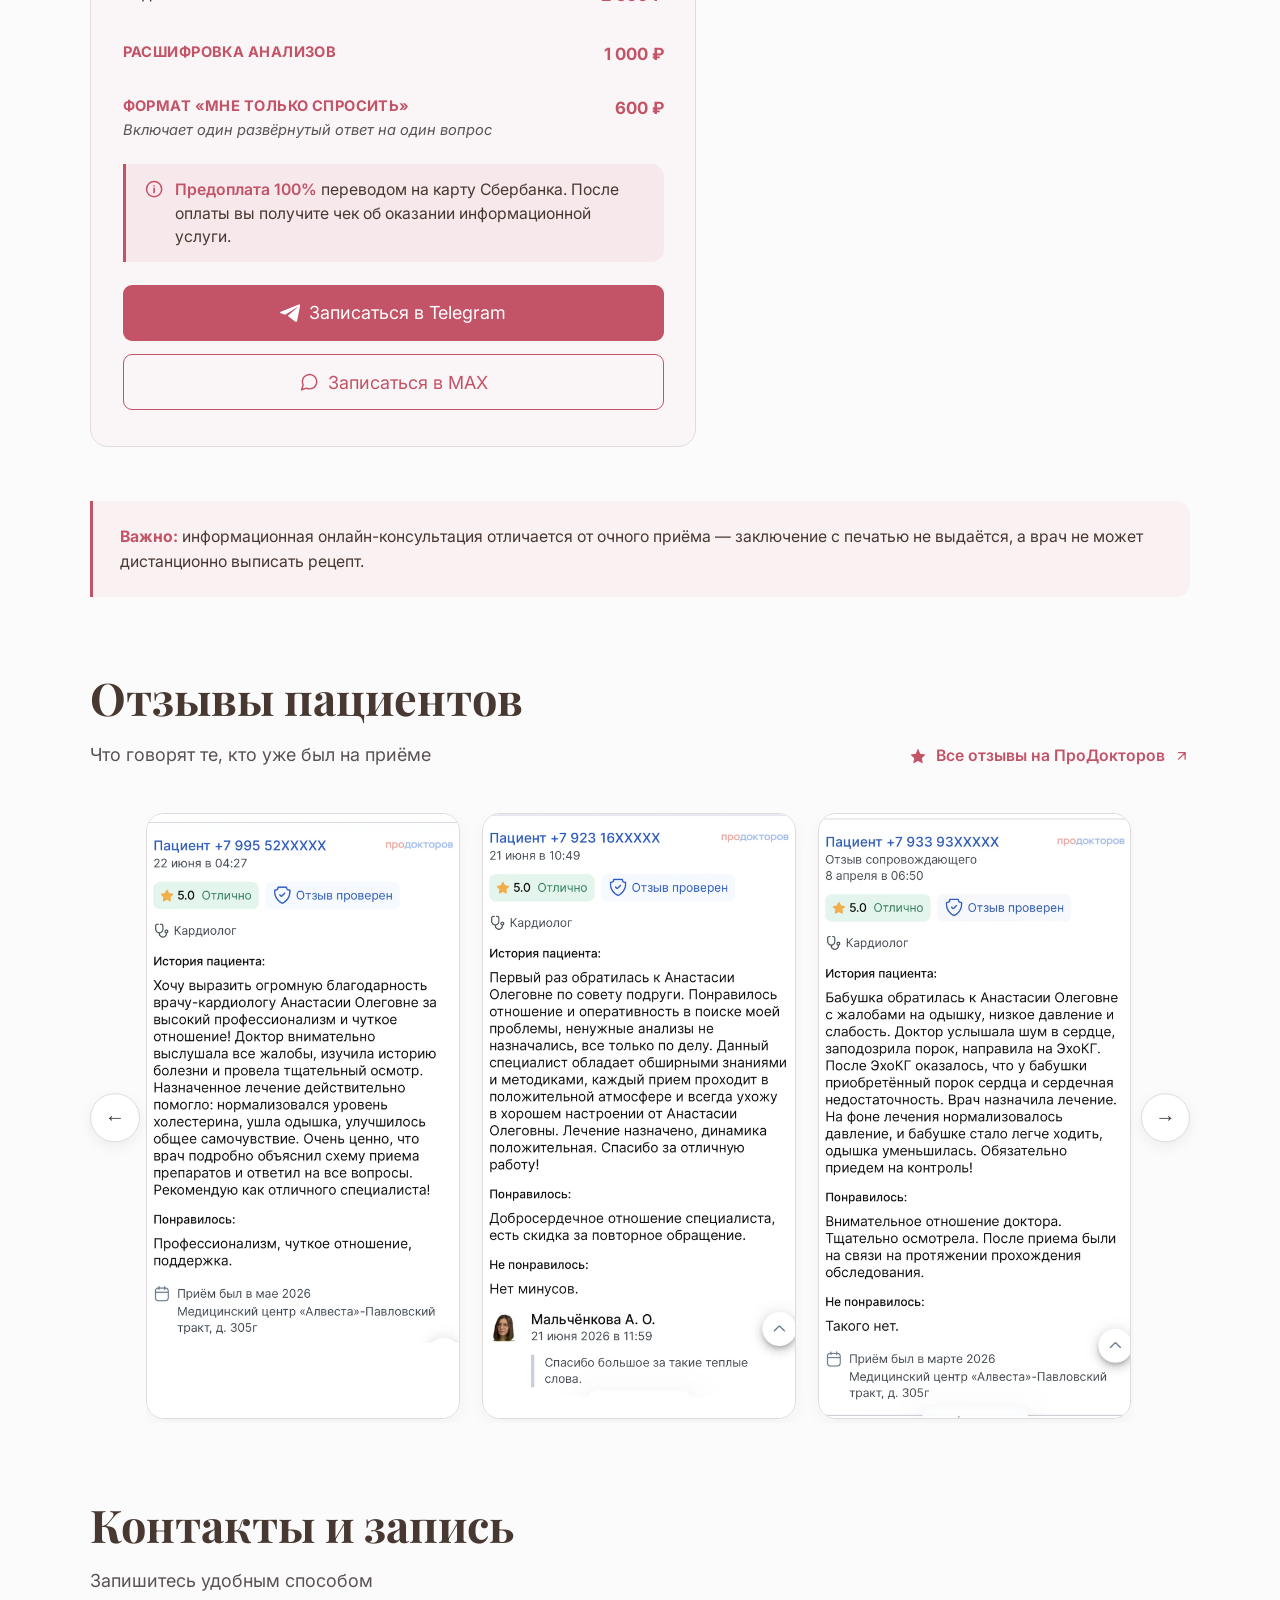
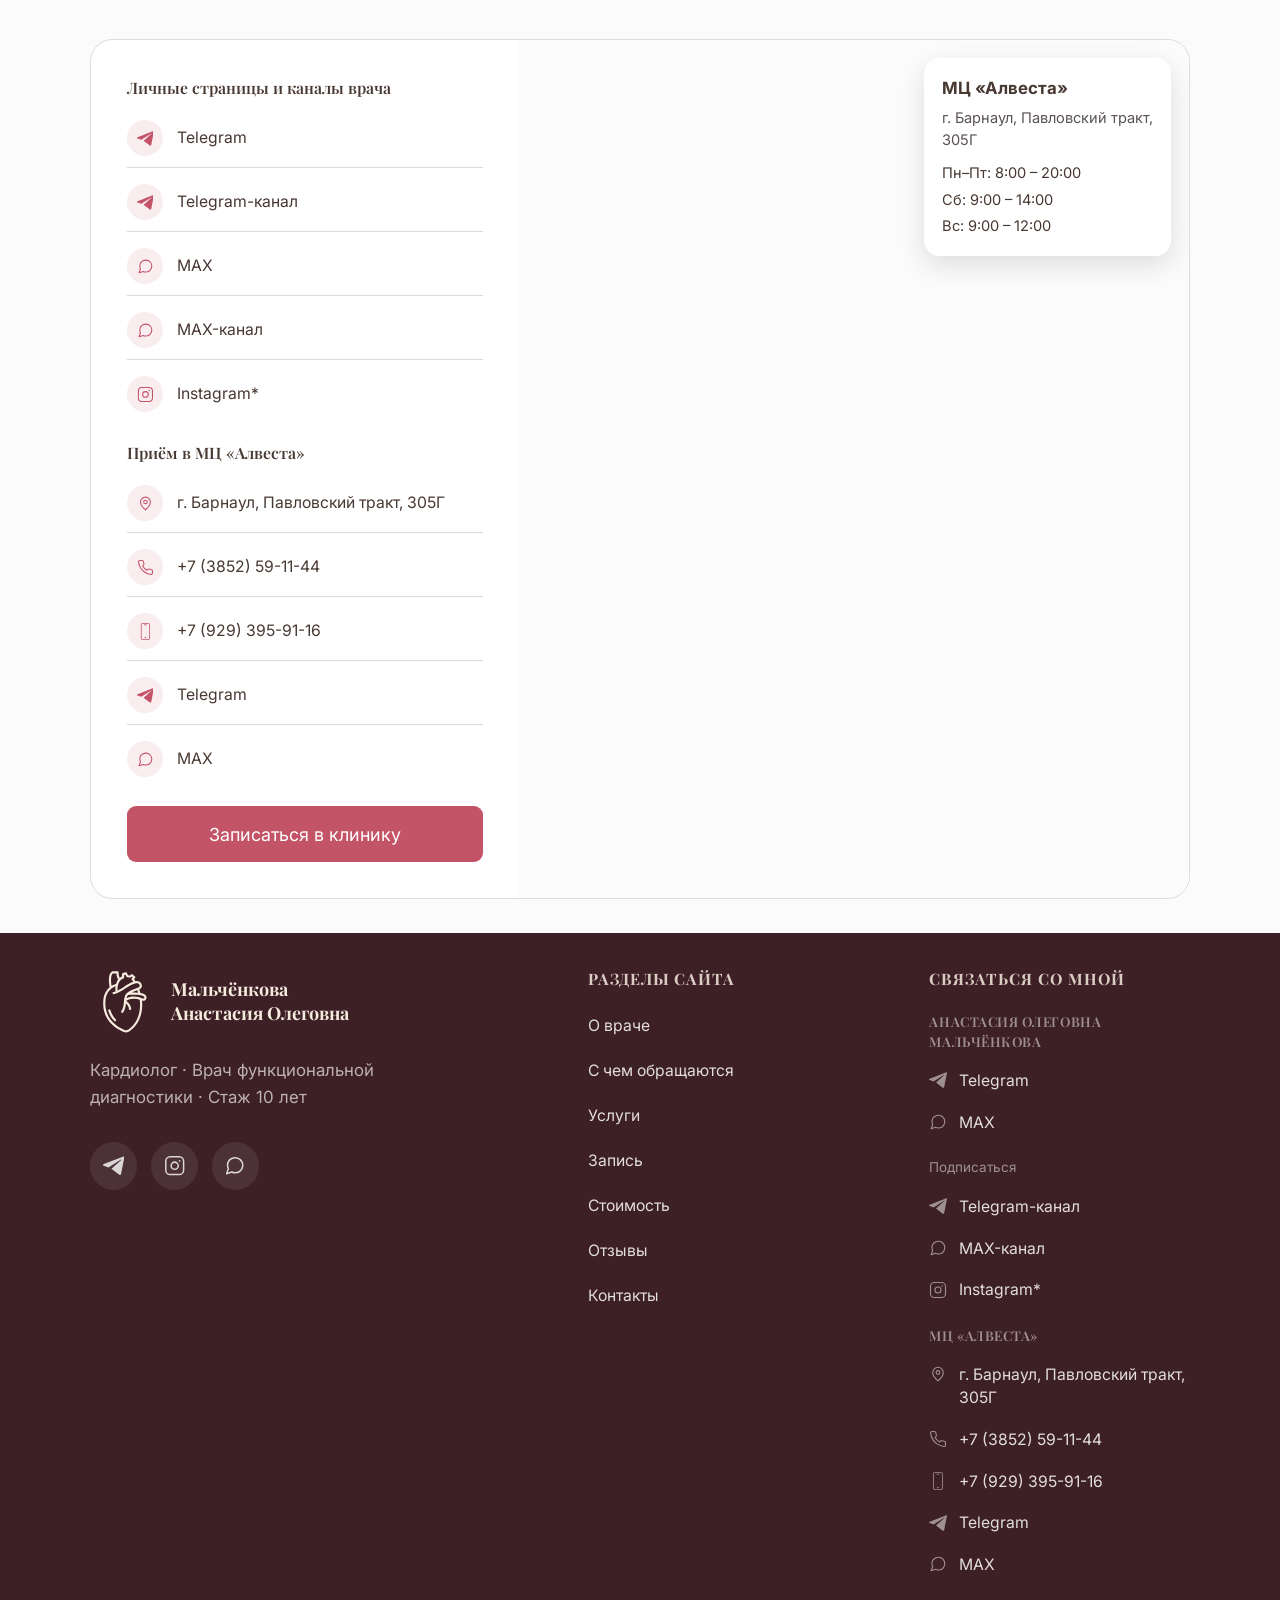
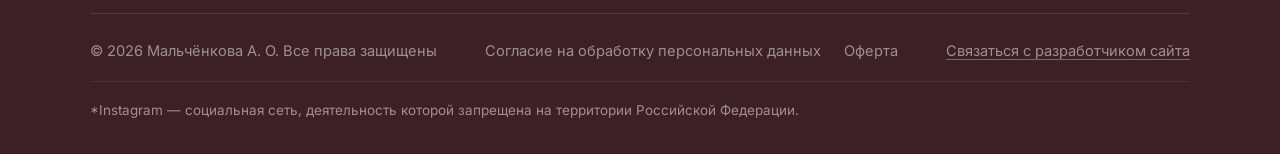
==== commit 9219f1b2: "Пункт меню изменен" ====
--- a/index.html
+++ b/index.html
@@ -135,7 +135,7 @@
         <li><a href="#about" class="mobile-menu__link">О враче</a></li>
         <li><a href="#symptoms" class="mobile-menu__link">С чем обращаются</a></li>
         <li><a href="#services" class="mobile-menu__link">Услуги</a></li>
-        <li><a href="#appointment" class="mobile-menu__link">Онлайн или в клинике</a></li>
+        <li><a href="#appointment" class="mobile-menu__link">Запись</a></li>
         <li><a href="#pricing" class="mobile-menu__link">Стоимость</a></li>
         <li><a href="#reviews" class="mobile-menu__link">Отзывы</a></li>
         <li><a href="#contacts" class="mobile-menu__link">Контакты</a></li>
@@ -1440,7 +1440,7 @@
               <li><a href="#about" class="footer__link">О враче</a></li>
               <li><a href="#symptoms" class="footer__link">С чем обращаются</a></li>
               <li><a href="#services" class="footer__link">Услуги</a></li>
-              <li><a href="#appointment" class="footer__link">Онлайн или в клинике</a></li>
+              <li><a href="#appointment" class="footer__link">Запись</a></li>
               <li><a href="#pricing" class="footer__link">Стоимость</a></li>
               <li><a href="#reviews" class="footer__link">Отзывы</a></li>
               <li><a href="#contacts" class="footer__link">Контакты</a></li>
